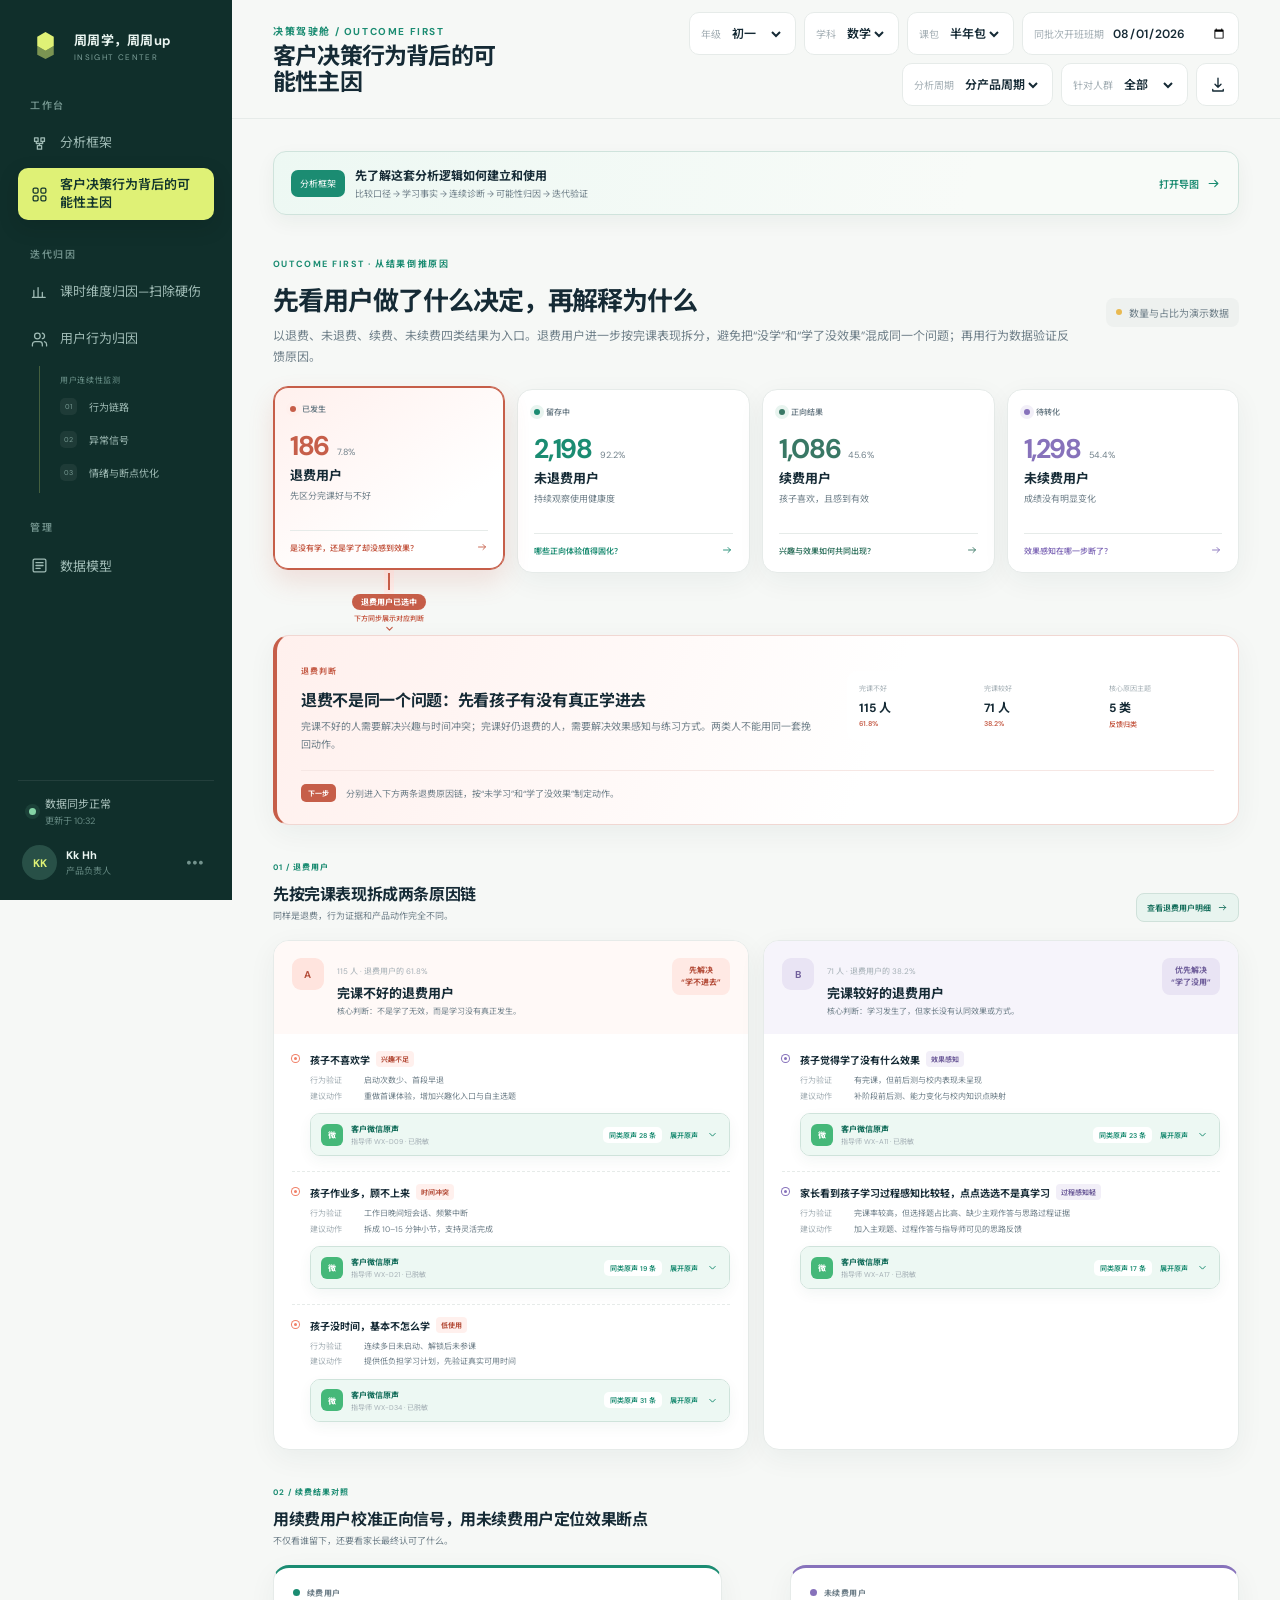
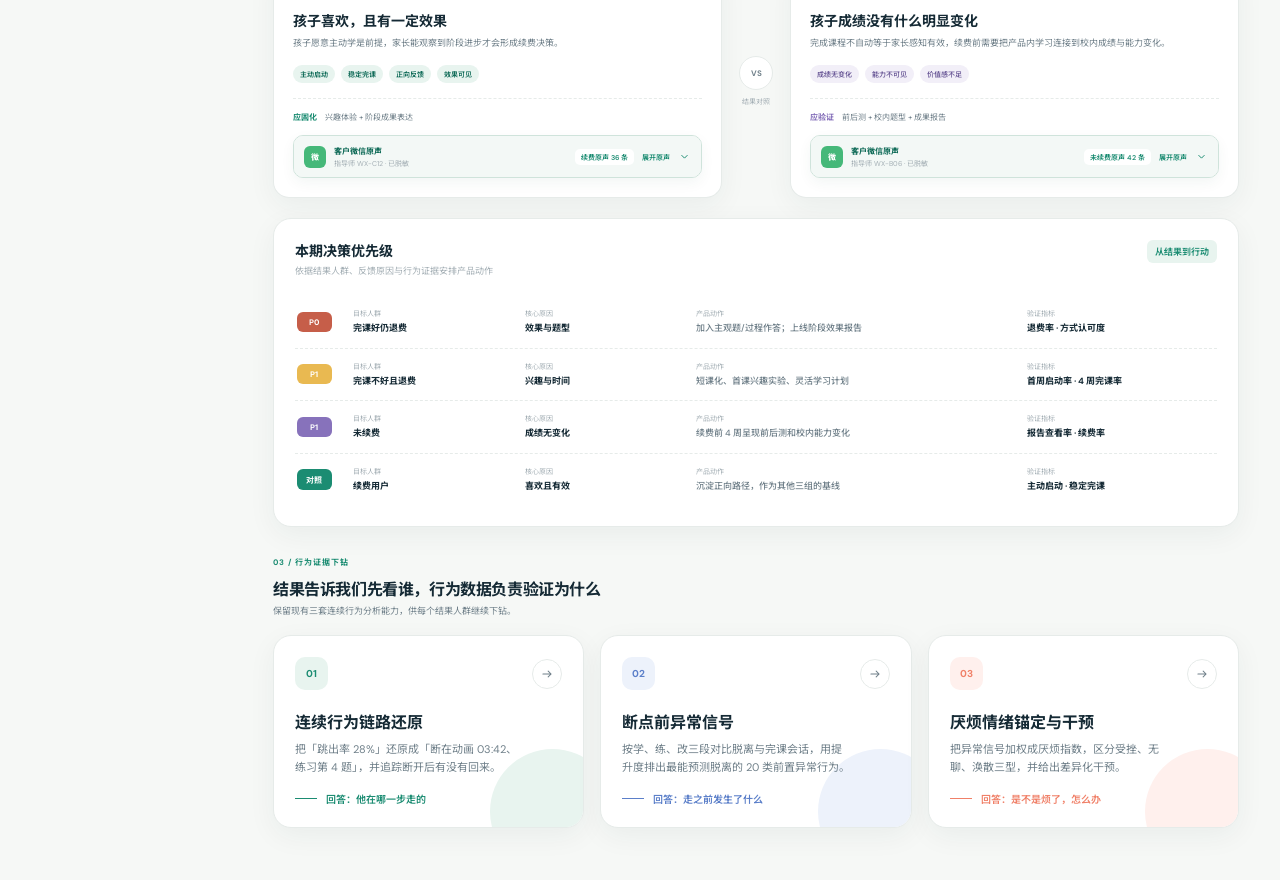
==== index.html @ a778cd6b "feat: 置顶用户行为归因四步框架" ====
<!doctype html>
<html lang="zh-CN">
  <head>
    <meta charset="UTF-8" />
    <meta name="viewport" content="width=device-width, initial-scale=1.0" />
    <meta name="description" content="周周学，周周up用户行为归因中心——从客户决策结果倒推学习行为和产品原因。" />
    <title>周周学，周周up · 客户决策行为背后的可能性主因</title>
    <link rel="preconnect" href="https://fonts.googleapis.com" />
    <link rel="preconnect" href="https://fonts.gstatic.com" crossorigin />
    <!-- 字体异步加载：默认 media="print" 不阻塞首屏，onload 后再切回 all。
         取不到 Google Fonts 的网络环境（如国内）会立刻回落到系统字体，
         而不是先白屏等它超时——这个文件要发给别人离线打开，不能阻塞渲染。 -->
    <link href="https://fonts.googleapis.com/css2?family=DM+Sans:wght@400;500;600;700&family=Noto+Sans+SC:wght@400;500;600;700&display=swap" rel="stylesheet" media="print" onload="this.media='all'" />
    <noscript><link href="https://fonts.googleapis.com/css2?family=DM+Sans:wght@400;500;600;700&family=Noto+Sans+SC:wght@400;500;600;700&display=swap" rel="stylesheet" /></noscript>
    <style>
:root {
  --ink: #152a35;
  --muted: #70808a;
  --faint: #a4afb5;
  --line: #e6ebe9;
  --panel: #ffffff;
  --canvas: #f6f8f6;
  --mint: #1b8c72;
  --mint-deep: #116c59;
  --mint-pale: #e8f4ef;
  --lime: #dff176;
  --coral: #f08068;
  --coral-pale: #fff0ed;
  --blue: #5b7fc9;
  --blue-pale: #edf2fb;
  --violet: #8772bb;
  --yellow: #e9b951;
  --shadow: 0 8px 28px rgba(27, 55, 47, .055);
  --radius: 18px;
}

* { box-sizing: border-box; }
html { scroll-behavior: smooth; }
body {
  margin: 0;
  background: var(--canvas);
  color: var(--ink);
  font-family: "DM Sans", "Noto Sans SC", sans-serif;
  -webkit-font-smoothing: antialiased;
}
button, select { font: inherit; }
button { color: inherit; }
svg { display: block; fill: none; stroke: currentColor; stroke-width: 1.8; stroke-linecap: round; stroke-linejoin: round; }

.app-shell { min-height: 100vh; display: grid; grid-template-columns: 232px minmax(0, 1fr); }
.sidebar {
  position: fixed; inset: 0 auto 0 0; z-index: 20; width: 232px;
  display: flex; flex-direction: column; padding: 28px 18px 20px;
  background: #102f2b; color: #eaf5f1;
}
.brand { display: flex; align-items: center; gap: 11px; padding: 0 10px 34px; text-decoration: none; color: inherit; }
.brand-mark { width: 35px; height: 35px; display: grid; place-items: center; color: var(--lime); }
.brand-mark svg { width: 33px; stroke: none; fill: currentColor; }
.brand b { display: block; white-space: nowrap; font-size: 13px; letter-spacing: .02em; }
.brand small { display: block; margin-top: 3px; color: #7ea09a; font-size: 8px; letter-spacing: .17em; }
.primary-nav { flex: 1; }
.nav-label { margin: 0 12px 9px; color: #70918b; font-size: 10px; font-weight: 600; letter-spacing: .16em; }
.nav-label-spaced { margin-top: 26px; }
.nav-item {
  width: 100%; min-height: 44px; display: flex; align-items: center; gap: 12px;
  margin: 3px 0; padding: 8px 13px; border: 0; border-radius: 10px;
  color: #9fbbb5; background: transparent; cursor: pointer; text-align: left; font-size: 13px;
  transition: .2s ease;
}
.nav-item:hover { color: #fff; background: rgba(255,255,255,.055); }
.nav-item.active { color: #12352d; background: var(--lime); font-weight: 600; box-shadow: 0 7px 20px rgba(4,20,17,.18); }
.nav-item.parent-active { color: var(--lime); background: rgba(223,241,118,.08); font-weight: 600; }
.nav-item svg { flex: 0 0 auto; width: 17px; height: 17px; }
.nav-item > span { line-height: 1.4; }
.nav-index { display: grid; place-items: center; width: 20px; height: 20px; border: 1px solid currentColor; border-radius: 6px; font-size: 9px; font-weight: 700; }
.nav-subgroup { position: relative; margin: 5px 0 0 21px; padding: 8px 0 4px 12px; border-left: 1px solid rgba(223,241,118,.25); }.nav-subgroup > span { display: block; margin: 0 0 5px 8px; color: #6f968e; font-size: 8px; letter-spacing: .08em; }.nav-item.nav-subitem { min-height: 32px; margin: 1px 0; padding: 0 8px; border-radius: 7px; font-size: 10px; }.nav-subitem i { width: 17px; height: 17px; display: grid; place-items: center; border-radius: 5px; color: #789b94; background: rgba(255,255,255,.06); font-size: 7px; font-style: normal; }.nav-subitem.active i { color: var(--mint-deep); background: rgba(255,255,255,.48); }
.sidebar-foot { padding: 14px 4px 0; border-top: 1px solid rgba(255,255,255,.08); }
.sync-status { display: flex; align-items: center; gap: 9px; margin: 0 7px 18px; font-size: 11px; color: #abc2bd; }
.sync-status i { width: 7px; height: 7px; border-radius: 50%; background: #84d4a6; box-shadow: 0 0 0 4px rgba(132,212,166,.1); }
.sync-status small { display: block; color: #668a83; margin-top: 2px; }
.user-chip { display: grid; grid-template-columns: 35px 1fr auto; align-items: center; gap: 9px; }
.user-chip > span { width: 35px; height: 35px; display: grid; place-items: center; border-radius: 50%; background: #285047; font-size: 11px; font-weight: 700; color: var(--lime); }
.user-chip b, .user-chip small { display: block; }
.user-chip b { font-size: 11px; }.user-chip small { margin-top: 2px; color: #668a83; font-size: 9px; }
.user-chip button { border: 0; background: none; color: #73938d; cursor: pointer; }

.main { grid-column: 2; min-width: 0; }
.topbar {
  height: 103px; display: flex; align-items: center; justify-content: space-between; gap: 20px;
  padding: 0 clamp(24px, 3.2vw, 48px); border-bottom: 1px solid var(--line); background: rgba(246,248,246,.93);
  position: sticky; top: 0; z-index: 10; backdrop-filter: blur(12px);
}
.eyebrow { margin: 0 0 5px; color: var(--mint); font-size: 10px; font-weight: 700; letter-spacing: .16em; text-transform: uppercase; }
h1 { margin: 0; font-size: 23px; letter-spacing: -.035em; line-height: 1.15; }
.top-actions { display: flex; align-items: center; justify-content: flex-end; flex-wrap: wrap; gap: 8px; }
.select-wrap { height: 43px; display: flex; align-items: center; gap: 7px; padding: 0 11px; border: 1px solid var(--line); border-radius: 10px; background: white; }
.select-wrap span { color: var(--faint); font-size: 10px; }
.select-wrap select, .select-wrap input { max-width: 170px; border: 0; outline: 0; color: var(--ink); background: transparent; font-family: inherit; font-size: 12px; font-weight: 600; cursor: pointer; }
.select-wrap.compact-filter select { max-width: 74px; }
.select-wrap.package-filter select { max-width: 82px; }
.select-wrap.cycle-filter select { max-width: 112px; }
.select-wrap.segment-filter select { max-width: 78px; }
.select-wrap input[type="date"] { width: 116px; }
.icon-button, .mobile-menu { width: 43px; height: 43px; display: grid; place-items: center; border: 1px solid var(--line); border-radius: 10px; background: white; cursor: pointer; transition: .2s; }
.icon-button:hover { color: white; border-color: var(--mint); background: var(--mint); }
.icon-button svg, .mobile-menu svg { width: 18px; height: 18px; }
.mobile-menu { display: none; }
.content { padding: 32px clamp(24px, 3.2vw, 48px) 52px; max-width: 1600px; margin: auto; }

.intro-row { display: flex; align-items: end; justify-content: space-between; gap: 30px; margin-bottom: 24px; }
.intro-row h2 { margin: 0 0 8px; font-size: 19px; letter-spacing: -.025em; }
.intro-row p { max-width: 650px; margin: 0; color: var(--muted); font-size: 12px; line-height: 1.7; }
.data-note { flex: none; display: inline-flex; align-items: center; gap: 7px; padding: 7px 10px; border-radius: 8px; background: #eef1ef; color: var(--muted); font-size: 10px; }
.data-note i { width: 6px; height: 6px; border-radius: 50%; background: var(--yellow); }

.scheme-grid { display: grid; grid-template-columns: repeat(3, 1fr); gap: 16px; margin-bottom: 24px; }
.scheme-card {
  position: relative; overflow: hidden; min-height: 184px; display: flex; flex-direction: column;
  padding: 21px; border: 1px solid var(--line); border-radius: var(--radius); background: var(--panel); box-shadow: var(--shadow);
  cursor: pointer; transition: transform .2s ease, box-shadow .2s ease, border-color .2s;
}
.scheme-card::after { content: ""; position: absolute; right: -32px; bottom: -47px; width: 125px; height: 125px; border-radius: 50%; background: var(--scheme-pale); }
.scheme-card:hover { transform: translateY(-3px); border-color: var(--scheme-color); box-shadow: 0 14px 34px rgba(27,55,47,.09); }
.scheme-top { display: flex; align-items: center; justify-content: space-between; }
.scheme-number { width: 33px; height: 33px; display: grid; place-items: center; border-radius: 10px; color: var(--scheme-color); background: var(--scheme-pale); font-size: 10px; font-weight: 700; }
.scheme-arrow { width: 30px; height: 30px; display: grid; place-items: center; border: 1px solid var(--line); border-radius: 50%; color: var(--muted); }
.scheme-arrow svg { width: 14px; }
.scheme-card h3 { margin: 19px 0 7px; font-size: 16px; }
.scheme-card p { position: relative; z-index: 1; max-width: 86%; margin: 0; color: var(--muted); font-size: 11px; line-height: 1.65; }
.scheme-card footer { position: relative; z-index: 1; display: flex; align-items: center; gap: 9px; margin-top: auto; padding-top: 15px; color: var(--scheme-color); font-size: 10px; font-weight: 600; }
.scheme-card footer i { width: 22px; height: 1px; background: currentColor; }

.kpi-grid { display: grid; grid-template-columns: repeat(4, 1fr); gap: 14px; margin-bottom: 18px; }
.kpi-card { padding: 18px 19px; border: 1px solid var(--line); border-radius: 15px; background: white; box-shadow: var(--shadow); }
.kpi-head { display: flex; align-items: center; justify-content: space-between; margin-bottom: 13px; }
.kpi-head span { color: var(--muted); font-size: 11px; }
.kpi-head i { width: 28px; height: 28px; display: grid; place-items: center; border-radius: 8px; background: var(--mint-pale); color: var(--mint); font-style: normal; font-size: 12px; }
.kpi-value { display: flex; align-items: baseline; gap: 9px; }
.kpi-value strong { font-size: 25px; letter-spacing: -.04em; }
.trend { font-size: 9px; font-weight: 600; color: var(--mint); }
.trend.down { color: var(--coral); }
.kpi-card small { display: block; margin-top: 5px; color: var(--faint); font-size: 9px; }

.dashboard-grid { display: grid; grid-template-columns: minmax(0, 1.55fr) minmax(300px, .75fr); gap: 18px; }
.panel { overflow: hidden; padding: 21px; border: 1px solid var(--line); border-radius: var(--radius); background: white; box-shadow: var(--shadow); }
.panel-wide { grid-column: 1 / -1; }
.panel-header { display: flex; align-items: start; justify-content: space-between; gap: 15px; margin-bottom: 19px; }
.panel-header h3 { margin: 0 0 4px; font-size: 14px; }
.panel-header p { margin: 0; color: var(--faint); font-size: 9px; }
.panel-tag { flex: none; padding: 5px 8px; border-radius: 6px; background: var(--mint-pale); color: var(--mint); font-size: 9px; font-weight: 600; }
.panel-actions { display: flex; gap: 5px; }
.mini-tab { padding: 5px 8px; border: 0; border-radius: 6px; background: transparent; color: var(--muted); font-size: 9px; cursor: pointer; }
.mini-tab.active { color: var(--mint-deep); background: var(--mint-pale); font-weight: 600; }

.funnel { display: flex; align-items: stretch; min-height: 151px; }
.funnel-step { flex: 1; position: relative; padding: 20px 15px 13px; text-align: center; }
.funnel-step:not(:last-child)::after { content: ""; position: absolute; top: 33px; right: -5px; z-index: 2; width: 10px; height: 10px; border-top: 1px solid #cbd6d2; border-right: 1px solid #cbd6d2; transform: rotate(45deg); }
.funnel-icon { width: 38px; height: 38px; margin: 0 auto 11px; display: grid; place-items: center; border-radius: 12px; background: var(--stage-pale); color: var(--stage-color); }
.funnel-icon svg { width: 18px; height: 18px; }
.funnel-step b { display: block; font-size: 18px; }.funnel-step span { display: block; margin-top: 3px; color: var(--muted); font-size: 10px; }
.funnel-step small { display: inline-block; margin-top: 9px; padding: 3px 7px; border-radius: 20px; background: #f3f5f4; color: var(--faint); font-size: 8px; }

.insight-box { margin-top: 12px; display: flex; align-items: center; gap: 10px; padding: 11px 13px; border-radius: 10px; background: #f8faf8; color: var(--muted); font-size: 10px; line-height: 1.5; }
.insight-box .bulb { flex: none; width: 25px; height: 25px; display: grid; place-items: center; border-radius: 7px; background: #fff3ce; color: #b48825; }
.insight-box svg { width: 13px; }
.insight-box b { color: var(--ink); }

.rank-list { display: grid; gap: 14px; }
.rank-row { display: grid; grid-template-columns: minmax(80px, 1fr) 1.5fr 38px; align-items: center; gap: 11px; font-size: 10px; }
.rank-label { overflow: hidden; text-overflow: ellipsis; white-space: nowrap; }
.bar-track { height: 6px; border-radius: 6px; background: #edf1ef; overflow: hidden; }
.bar-fill { height: 100%; border-radius: inherit; background: var(--bar-color, var(--mint)); transform-origin: left; animation: grow .8s ease both; }
.rank-value { text-align: right; color: var(--muted); font-size: 9px; }
@keyframes grow { from { transform: scaleX(0); } }

.section-head { display: flex; align-items: end; justify-content: space-between; margin: 0 0 22px; }
.section-head h2 { margin: 0 0 5px; font-size: 19px; }.section-head p { margin: 0; color: var(--muted); font-size: 11px; }
.back-button { display: inline-flex; align-items: center; gap: 6px; margin-bottom: 12px; padding: 0; border: 0; background: none; color: var(--mint); font-size: 10px; cursor: pointer; }
.back-button svg { width: 12px; }
.goal-pill { padding: 8px 11px; border-radius: 8px; background: var(--mint-pale); color: var(--mint-deep); font-size: 10px; font-weight: 600; }

.flow-track { display: grid; grid-template-columns: repeat(5, 1fr); gap: 0; margin: 11px 0 23px; padding: 4px 0; }
.flow-node { position: relative; text-align: center; }
.flow-node:not(:last-child)::after { content: ""; position: absolute; top: 20px; left: 65%; width: 70%; height: 1px; background: #dce4e0; }
.flow-node i { position: relative; z-index: 2; width: 40px; height: 40px; margin: auto; display: grid; place-items: center; border-radius: 50%; color: white; background: var(--node-color); box-shadow: 0 0 0 6px var(--node-pale); font-style: normal; font-size: 11px; font-weight: 700; }
.flow-node b { display: block; margin-top: 12px; font-size: 10px; }.flow-node small { color: var(--faint); font-size: 8px; }

.line-chart { height: 190px; display: grid; grid-template-columns: 27px 1fr; grid-template-rows: 1fr 21px; }
.y-axis { display: flex; flex-direction: column; justify-content: space-between; color: var(--faint); font-size: 8px; padding-bottom: 3px; }
.plot { position: relative; border-bottom: 1px solid var(--line); background: repeating-linear-gradient(to bottom, transparent 0, transparent calc(25% - 1px), #edf1ef 25%); }
.plot svg { width: 100%; height: 100%; overflow: visible; }
.plot .area { stroke: none; fill: url(#areaGradient); }
.plot .chart-line { fill: none; stroke: var(--mint); stroke-width: 2.3; vector-effect: non-scaling-stroke; }
.plot .dot { fill: white; stroke: var(--mint); stroke-width: 2; }
.x-axis { grid-column: 2; display: flex; justify-content: space-between; padding-top: 7px; color: var(--faint); font-size: 8px; }

.stage-grid { display: grid; grid-template-columns: repeat(3, 1fr); gap: 13px; }
.stage-card { padding: 16px; border: 1px solid var(--line); border-radius: 13px; background: #fbfcfb; }
.stage-title { display: flex; align-items: center; gap: 8px; margin-bottom: 13px; }
.stage-title i { width: 27px; height: 27px; display: grid; place-items: center; border-radius: 8px; background: var(--stage-pale); color: var(--stage-color); font-style: normal; font-size: 10px; font-weight: 700; }
.stage-title b { font-size: 11px; }.stage-title small { display: block; color: var(--faint); font-size: 8px; margin-top: 1px; }
.stage-metric { display: flex; justify-content: space-between; padding: 8px 0; border-top: 1px dashed var(--line); font-size: 9px; color: var(--muted); }
.stage-metric strong { color: var(--ink); font-size: 10px; }

.heatmap-wrap { overflow-x: auto; }
.heatmap { min-width: 580px; display: grid; grid-template-columns: 66px repeat(7, 1fr); gap: 5px; }
.heatmap > span { display: grid; place-items: center; min-height: 26px; border-radius: 5px; color: var(--muted); font-size: 8px; }
.heat-cell { background: rgba(27,140,114,var(--intensity)); color: var(--intensity-text, white) !important; cursor: default; transition: transform .15s; }
.heat-cell:hover { transform: scale(1.08); }
.heat-legend { display: flex; align-items: center; justify-content: flex-end; gap: 5px; margin-top: 10px; color: var(--faint); font-size: 8px; }
.heat-legend i { width: 12px; height: 7px; border-radius: 2px; background: rgba(27,140,114,var(--i)); }

.issue-list { display: grid; gap: 10px; }
.issue { display: grid; grid-template-columns: 34px 1fr auto; align-items: center; gap: 11px; padding: 11px; border-radius: 11px; background: #f9faf9; }
.issue-icon { width: 34px; height: 34px; display: grid; place-items: center; border-radius: 9px; background: var(--issue-pale); color: var(--issue-color); }
.issue-icon svg { width: 16px; }.issue b { display: block; font-size: 10px; }.issue small { color: var(--faint); font-size: 8px; }
.severity { padding: 4px 7px; border-radius: 5px; font-size: 8px; font-weight: 600; }.severity.high { color: #b6503d; background: var(--coral-pale); }.severity.mid { color: #997317; background: #fff5d6; }

.donut-wrap { display: flex; align-items: center; justify-content: center; gap: 26px; padding: 11px 0; }
.donut { position: relative; width: 126px; height: 126px; border-radius: 50%; background: conic-gradient(var(--mint) 0 54%, var(--lime) 54% 78%, var(--blue) 78% 91%, #e7ebe9 91%); }
.donut::after { content: ""; position: absolute; inset: 17px; border-radius: 50%; background: white; }
.donut-center { position: absolute; inset: 0; z-index: 2; display: grid; place-content: center; text-align: center; }.donut-center strong { font-size: 22px; }.donut-center span { color: var(--faint); font-size: 8px; }
.legend-list { display: grid; gap: 11px; }.legend-row { display: grid; grid-template-columns: 8px 1fr auto; align-items: center; gap: 8px; font-size: 9px; }.legend-row i { width: 8px; height: 8px; border-radius: 3px; }.legend-row span { color: var(--muted); }.legend-row b { font-size: 9px; }

.alert-list { display: grid; gap: 8px; }
.alert-row { display: grid; grid-template-columns: 36px 1fr auto; gap: 10px; align-items: center; padding: 10px 12px; border: 1px solid var(--line); border-radius: 11px; }
.student-avatar { width: 34px; height: 34px; display: grid; place-items: center; border-radius: 10px; background: var(--avatar-bg); color: var(--avatar-color); font-size: 10px; font-weight: 700; }
.alert-row b { display: block; font-size: 10px; }.alert-row small { display: block; margin-top: 2px; color: var(--faint); font-size: 8px; }
.risk-score { text-align: right; }.risk-score strong { display: block; color: var(--coral); font-size: 11px; }.risk-score span { color: var(--faint); font-size: 8px; }

.event-table { width: 100%; border-collapse: collapse; font-size: 10px; }
.event-table th { padding: 10px 12px; color: var(--faint); background: #f7f9f8; text-align: left; font-size: 8px; letter-spacing: .06em; }
.event-table td { padding: 12px; border-bottom: 1px solid var(--line); vertical-align: middle; color: var(--muted); }
.event-table td:first-child { color: var(--ink); font-family: ui-monospace, SFMono-Regular, Menlo, monospace; font-weight: 600; }
.event-table tr:last-child td { border-bottom: 0; }
.status-dot { display: inline-flex; align-items: center; gap: 5px; color: var(--mint); }.status-dot::before { content: ""; width: 5px; height: 5px; border-radius: 50%; background: currentColor; }
.table-wrap { overflow-x: auto; }

.model-flow { display: flex; align-items: center; justify-content: center; gap: 8px; overflow-x: auto; margin-bottom: 17px; padding: 13px 16px; border: 1px solid #dce9e4; border-radius: 12px; background: linear-gradient(90deg,#f0f7f4,#f7faf8); white-space: nowrap; }
.model-flow span { padding: 7px 10px; border-radius: 7px; color: var(--mint-deep); background: white; box-shadow: 0 2px 8px rgba(27,55,47,.06); font-size: 9px; font-weight: 600; }
.model-flow i { color: #8ba39d; font-size: 8px; font-style: normal; }
.model-grid { display: grid; grid-template-columns: repeat(6, 1fr); gap: 13px; }
.model-card { display: flex; flex-direction: column; min-height: 236px; padding: 17px; border: 1px solid var(--line); border-radius: 15px; background: white; box-shadow: var(--shadow); }
.model-card header { display: flex; align-items: flex-start; gap: 10px; }
.model-card header > span { flex: none; width: 29px; height: 29px; display: grid; place-items: center; border-radius: 8px; color: var(--mint); background: var(--mint-pale); font-size: 9px; font-weight: 700; }
.model-card h3 { margin: 0 0 3px; font-size: 12px; }
.model-card code { color: var(--mint); font-size: 8px; }
.model-card > p { margin: 13px 0 10px; color: var(--muted); font-size: 9px; }
.field-list { display: grid; grid-template-columns: repeat(2, minmax(0,1fr)); gap: 6px; }
.field-list span { overflow: hidden; padding: 6px 7px; border-radius: 6px; color: #65766f; background: #f5f8f6; font-family: ui-monospace, SFMono-Regular, Menlo, monospace; font-size: 7.5px; text-overflow: ellipsis; white-space: nowrap; }
.model-card footer { display: flex; align-items: center; gap: 6px; margin-top: auto; padding-top: 11px; color: var(--faint); font-size: 8px; }
.model-card footer i { width: 15px; height: 2px; border-radius: 2px; background: var(--mint); }

/* 课时归因与用户连续追踪 */
.analysis-toolbar { display: flex; align-items: center; gap: 16px; margin-bottom: 16px; padding: 13px 15px; border: 1px solid #dfe8e4; border-radius: 13px; background: linear-gradient(100deg,#edf6f2,#fbfcfb); }
.analysis-toolbar > div { margin-right: auto; }.analysis-toolbar span { display: block; color: var(--faint); font-size: 8px; }.analysis-toolbar b { display: block; margin-top: 3px; font-size: 11px; }
.analysis-toolbar label { display: flex; align-items: center; gap: 8px; color: var(--muted); font-size: 9px; }.analysis-toolbar select { padding: 7px 9px; border: 1px solid var(--line); border-radius: 7px; background: white; color: var(--ink); font-size: 9px; outline: 0; }
.analysis-toolbar .data-note { display: inline-flex; }.analysis-toolbar .cohort-range { padding-left: 14px; border-left: 1px solid #dce5e1; color: var(--muted); }
.month-plan { display: flex; align-items: center; justify-content: center; gap: 9px; margin: -3px 0 16px; padding: 10px 12px; border: 1px solid var(--line); border-radius: 11px; background: white; }
.month-plan span { min-width: 90px; padding: 6px 9px; border-radius: 7px; color: var(--muted); background: #f5f8f6; font-size: 8px; text-align: center; }.month-plan span b { display: block; margin-bottom: 2px; color: var(--ink); font-size: 8px; }.month-plan span.extra { color: var(--mint-deep); background: var(--mint-pale); }.month-plan i { width: 13px; height: 1px; background: #cbd7d2; }
.attribution-table { min-width: 980px; }.attribution-table tbody tr { cursor: pointer; transition: background .15s; }.attribution-table tbody tr:hover { background: #f2f8f5; }.attribution-table tbody tr:focus { outline: 2px solid var(--mint); outline-offset: -2px; }
.attribution-table td:first-child { font-family: inherit; white-space: nowrap; }.attribution-table td:not(:first-child) { white-space: nowrap; }
.metric-bad { color: var(--coral) !important; font-weight: 700; }
.cause-pill { display: inline-flex; padding: 4px 7px; border-radius: 6px; font-size: 8px; font-weight: 600; white-space: nowrap; }.cause-pill.good { color: var(--mint-deep); background: var(--mint-pale); }.cause-pill.watch { color: #8d6d1e; background: #fff5d6; }.cause-pill.risk { color: #b6503d; background: var(--coral-pale); }
.legend-inline,.status-legend { display: flex; align-items: center; gap: 10px; color: var(--faint); font-size: 8px; }.legend-inline span,.status-legend span { display: inline-flex; align-items: center; gap: 5px; }.legend-inline i,.status-legend i { width: 7px; height: 7px; border-radius: 2px; }.legend-good,.status-legend .done { background: var(--mint); }.legend-watch,.status-legend .learning { background: var(--yellow); }.legend-risk,.status-legend .exit { background: var(--coral); }.status-legend .missed { background: #dce3e0; }

.segment-tabs { display: grid; grid-template-columns: repeat(6,1fr); gap: 9px; margin-bottom: 10px; }.segment-tabs button { display: flex; align-items: center; justify-content: space-between; gap: 6px; padding: 12px 13px; border: 1px solid var(--line); border-radius: 11px; background: white; color: var(--muted); cursor: pointer; transition: .18s; }.segment-tabs button:hover { border-color: #bdd9d0; }.segment-tabs button.active { border-color: var(--mint); color: var(--mint-deep); background: var(--mint-pale); box-shadow: inset 0 0 0 1px var(--mint); }.segment-tabs span { font-size: 9px; }.segment-tabs b { flex: none; font-size: 11px; }.segment-definition { display: flex; gap: 8px; margin-bottom: 16px; padding: 7px 10px; border-radius: 7px; color: var(--muted); background: #f7f9f8; font-size: 8px; }.segment-definition b { flex: none; color: #9a7011; }.lifecycle.risk { color: #9a7011; background: #fff5d6; }
.tracking-wrap { overflow-x: auto; }.tracking-table { width: 100%; min-width: 900px; border-collapse: separate; border-spacing: 0 7px; }.tracking-table th { padding: 0 7px 7px; color: var(--faint); text-align: center; font-size: 8px; }.tracking-table th:first-child,.tracking-table th:nth-child(2) { text-align: left; }.tracking-table td { padding: 7px; background: #f8faf9; text-align: center; }.tracking-table td:first-child { min-width: 92px; border-radius: 9px 0 0 9px; text-align: left; }.tracking-table td:first-child b,.tracking-table td:first-child small { display: block; }.tracking-table td:first-child b { font-size: 9px; }.tracking-table td:first-child small { margin-top: 2px; color: var(--faint); font-size: 7px; }.tracking-table td:nth-child(2) { min-width: 130px; text-align: left; }.tracking-table td:last-child { border-radius: 0 9px 9px 0; }
.month-tracking-table { min-width: 1080px; }.month-tracking-table thead .week-band th { padding: 7px; border-radius: 5px; color: var(--mint-deep); background: var(--mint-pale); font-weight: 700; }.month-tracking-table thead tr:last-child th { padding-top: 7px; }.month-tracking-table td:first-child { min-width: 125px; }
.student-name-button { display: block; width: 100%; padding: 3px 4px; border: 0; border-radius: 6px; background: transparent; color: inherit; cursor: pointer; text-align: left; }.student-name-button:hover { background: var(--mint-pale); }.student-name-button b,.student-name-button small,.student-name-button em { display: block; }.student-name-button em { margin-top: 4px; color: var(--mint); font-size: 6.5px; font-style: normal; opacity: .72; transition: opacity .15s; }.student-name-button:hover em,.student-name-button:focus em { opacity: 1; }
.lifecycle { display: inline-block; margin: 2px 3px 2px 0; padding: 3px 5px; border-radius: 4px; font-size: 7px; }.lifecycle.active,.lifecycle.renew { color: var(--mint-deep); background: var(--mint-pale); }.lifecycle.churn { color: #b6503d; background: var(--coral-pale); }.lifecycle.no-renew { color: #7d6ca3; background: #f2eff8; }
.lesson-state { width: 56px; height: 35px; display: grid; place-content: center; gap: 2px; border: 0; border-radius: 7px; cursor: pointer; transition: transform .15s,box-shadow .15s; }.lesson-state:hover { transform: translateY(-2px); box-shadow: 0 5px 10px rgba(26,54,48,.12); }.lesson-state i { width: 5px; height: 5px; margin: auto; border-radius: 50%; background: currentColor; }.lesson-state span { font-size: 7px; }.lesson-state.done { color: var(--mint-deep); background: var(--mint-pale); }.lesson-state.learning { color: #96721e; background: #fff5d6; }.lesson-state.exit { color: #b6503d; background: var(--coral-pale); }.lesson-state.missed { color: #99a6a1; background: #eef2f0; }
.compare-grid { display: grid; grid-template-columns: repeat(2,1fr); gap: 13px; margin-top: 14px; }.compare-grid article { padding: 16px 18px; border: 1px solid var(--line); border-radius: 13px; background: white; }.compare-grid span { color: var(--mint); font-size: 8px; font-weight: 700; }.compare-grid b { display: block; margin: 7px 0 5px; font-size: 11px; }.compare-grid p { margin: 0; color: var(--muted); font-size: 9px; line-height: 1.6; }
.table-to-insight-link { height: 62px; display: flex; flex-direction: column; align-items: center; color: var(--mint); }.table-to-insight-link > i { width: 2px; height: 18px; background: var(--mint); box-shadow: 0 0 0 4px var(--mint-pale); }.table-to-insight-link > span { margin-top: 5px; padding: 4px 10px; border-radius: 20px; color: white; background: var(--mint); font-size: 8px; font-weight: 700; }.table-to-insight-link svg { width: 14px; height: 14px; margin-top: 1px; stroke-width: 2.2; }
.behavior-intelligence-panel { overflow: hidden; border: 1px solid #c9dfd7; border-radius: 16px; background: linear-gradient(135deg,#f0f8f5,#fff 48%); box-shadow: var(--shadow); }.behavior-intelligence-panel > header { display: flex; align-items: center; justify-content: space-between; gap: 16px; padding: 18px 20px; border-bottom: 1px solid #dce9e4; }.behavior-intelligence-panel > header span { color: var(--mint); font-size: 8px; font-weight: 700; letter-spacing: .12em; }.behavior-intelligence-panel > header h3 { margin: 5px 0 3px; font-size: 15px; }.behavior-intelligence-panel > header p { margin: 0; color: var(--muted); font-size: 8px; }.behavior-intelligence-panel > header em { flex: none; padding: 6px 9px; border-radius: 7px; color: var(--mint-deep); background: var(--mint-pale); font-size: 8px; font-style: normal; }
.behavior-intelligence-grid { display: grid; grid-template-columns: minmax(0,1.05fr) minmax(0,.95fr); gap: 14px; padding: 14px; }.emotion-cluster-block,.dropout-warning-block { min-width: 0; padding: 16px; border: 1px solid var(--line); border-radius: 13px; background: white; }.intelligence-title { display: flex; align-items: center; justify-content: space-between; gap: 12px; margin-bottom: 12px; }.intelligence-title span,.intelligence-title b { display: block; }.intelligence-title span { color: var(--mint); font-size: 8px; font-weight: 700; }.intelligence-title b { margin-top: 4px; font-size: 11px; }.intelligence-title > small { color: var(--faint); font-size: 7px; }
.emotion-cluster-grid { display: grid; grid-template-columns: repeat(2,minmax(0,1fr)); gap: 8px; }.emotion-cluster-card { display: grid; grid-template-columns: 7px minmax(0,1fr) auto; align-items: center; gap: 8px; min-height: 64px; padding: 10px; border: 1px solid color-mix(in srgb,var(--cluster-color) 20%,white); border-radius: 10px; background: linear-gradient(135deg,var(--cluster-pale),white 82%); }.emotion-cluster-card > i { width: 7px; height: 7px; border-radius: 50%; background: var(--cluster-color); box-shadow: 0 0 0 4px var(--cluster-pale); }.emotion-cluster-card span { min-width: 0; }.emotion-cluster-card span b,.emotion-cluster-card span small,.emotion-cluster-card > strong small { display: block; }.emotion-cluster-card span b { color: var(--ink); font-size: 9px; }.emotion-cluster-card span b em { margin-left: 5px; color: var(--cluster-color); font-size: 7px; font-style: normal; }.emotion-cluster-card span small { margin-top: 4px; overflow: hidden; color: var(--faint); font-size: 6.5px; text-overflow: ellipsis; white-space: nowrap; }.emotion-cluster-card > strong { color: var(--cluster-color); font-size: 16px; text-align: right; }.emotion-cluster-card > strong small { margin-top: 2px; font-size: 6px; font-weight: 500; }
.emotion-cluster-block > footer,.dropout-warning-block > footer { display: grid; grid-template-columns: auto 1fr; gap: 7px; margin-top: 12px; padding-top: 10px; border-top: 1px dashed var(--line); font-size: 7px; line-height: 1.55; }.emotion-cluster-block > footer b,.dropout-warning-block > footer b { color: var(--mint); }.emotion-cluster-block > footer span,.dropout-warning-block > footer span { color: var(--muted); }
.warning-summary { display: grid; grid-template-columns: 55px 55px 1fr; gap: 7px; margin-bottom: 8px; }.warning-summary > span { padding: 7px; border-radius: 8px; color: #b6503d; background: var(--coral-pale); font-size: 7px; text-align: center; }.warning-summary > span:nth-child(2) { color: #8d6d1e; background: #fff5d6; }.warning-summary b { display: block; margin-bottom: 2px; font-size: 13px; }.warning-summary p { align-self: center; margin: 0; color: var(--faint); font-size: 7px; line-height: 1.45; }.warning-user-list { display: grid; gap: 6px; }.warning-user { display: grid; grid-template-columns: 28px minmax(0,1fr) 38px auto; align-items: center; gap: 8px; width: 100%; padding: 8px 9px; border: 1px solid var(--line); border-left: 3px solid #d9a834; border-radius: 9px; color: var(--ink); background: #fffdf8; cursor: pointer; text-align: left; transition: .18s; }.warning-user.is-high { border-left-color: var(--coral); background: #fff9f7; }.warning-user:hover { border-color: var(--mint); transform: translateX(2px); }.warning-avatar { width: 28px; height: 28px; display: grid; place-items: center; border-radius: 8px; color: #b6503d; background: var(--coral-pale); font-size: 9px; font-weight: 700; }.warning-user > span:nth-child(2) { min-width: 0; }.warning-user > span b,.warning-user > span em { display: block; }.warning-user > span b { font-size: 8px; }.warning-user > span b small { margin-left: 5px; color: var(--violet); font-size: 6px; }.warning-user > span em { margin-top: 3px; overflow: hidden; color: var(--faint); font-size: 6.5px; font-style: normal; text-overflow: ellipsis; white-space: nowrap; }.warning-user > strong { color: #b6503d; font-size: 13px; text-align: center; }.warning-user > strong small { display: block; font-size: 6px; }.warning-user > i { color: var(--mint); font-size: 6.5px; font-style: normal; white-space: nowrap; }.warning-empty { padding: 24px; border-radius: 9px; color: var(--faint); background: #f7f9f8; font-size: 8px; text-align: center; }

.churn-breakpoint-panel { border-top: 3px solid var(--coral); }.churn-breakpoint-summary { display: grid; grid-template-columns: repeat(4,minmax(0,1fr)); gap: 8px; margin-bottom: 14px; }.churn-breakpoint-summary > span { padding: 11px 12px; border: 1px solid #f2d8d2; border-radius: 10px; background: linear-gradient(135deg,#fff6f3,#fff); }.churn-breakpoint-summary small,.churn-breakpoint-summary b,.churn-breakpoint-summary em { display: block; }.churn-breakpoint-summary small { color: var(--faint); font-size: 7px; }.churn-breakpoint-summary b { margin: 5px 0 3px; color: var(--ink); font-size: 11px; }.churn-breakpoint-summary em { color: #b6503d; font-size: 7px; font-style: normal; font-weight: 600; }.churn-breakpoint-table { min-width: 1250px; }.churn-breakpoint-table th:nth-child(1) { width: 58px; }.churn-breakpoint-table th:nth-child(2) { width: 130px; }.churn-breakpoint-table th:nth-child(3) { width: 150px; }.churn-breakpoint-table th:nth-child(4) { width: 90px; }.breakpoint-rank { width: 28px; height: 28px; display: grid; place-items: center; border-radius: 8px; color: #b6503d; background: var(--coral-pale); font-size: 8px; font-weight: 700; }.breakpoint-rate { display: grid; grid-template-columns: 1fr auto; align-items: center; gap: 5px 8px; min-width: 120px; }.breakpoint-rate > i { position: relative; height: 5px; overflow: hidden; border-radius: 5px; background: #edf1ef; }.breakpoint-rate > i::after { content:""; position: absolute; inset: 0 auto 0 0; width: var(--rate); border-radius: inherit; background: var(--coral); }.breakpoint-rate > b { color: #b6503d; font-size: 9px; }.breakpoint-rate > small { grid-column: 1/-1; color: var(--faint); font-size: 7px; }.breakpoint-signals { display: flex; flex-wrap: wrap; gap: 4px; }.breakpoint-signals span { padding: 3px 5px; border-radius: 5px; color: #9b513f; background: #fff0ed; font-size: 7px; white-space: nowrap; }.breakpoint-path { display: flex; align-items: center; gap: 4px; white-space: nowrap; }.breakpoint-path span { padding: 3px 5px; border-radius: 5px; color: #6e5e98; background: #f2eff8; font-size: 7px; }.breakpoint-path i { color: #9daaa5; font-size: 7px; font-style: normal; }

.user-detail-heading { display: grid; grid-template-columns: auto 40px 1fr auto; align-items: center; gap: 10px; margin-bottom: 13px; }.user-detail-heading > button { display: inline-flex; align-items: center; gap: 5px; padding: 7px 9px; border: 1px solid #cee2da; border-radius: 7px; color: var(--mint-deep); background: var(--mint-pale); cursor: pointer; font-size: 8px; }.user-detail-heading > button svg { width: 10px; }.selected-user-avatar { width: 39px; height: 39px; display: grid; place-items: center; border-radius: 11px; color: var(--mint-deep); background: var(--mint-pale); font-size: 12px; font-weight: 700; }.user-detail-heading > div:nth-child(3) > span { color: var(--faint); font-size: 7px; }.user-detail-heading h3 { margin: 3px 0; font-size: 13px; }.user-detail-heading h3 small { color: var(--faint); font-size: 7px; font-weight: 500; }.user-detail-heading p { margin: 0; color: var(--muted); font-size: 8px; }
.user-detail-summary { display: flex; gap: 7px; }.user-detail-summary span { min-width: 57px; padding: 8px; border-radius: 8px; color: var(--muted); background: #f5f8f6; font-size: 7px; text-align: center; }.user-detail-summary b { display: block; margin-bottom: 2px; color: var(--ink); font-size: 11px; }
.detail-rule { display: flex; align-items: center; gap: 7px; margin: 0 0 12px; padding: 8px 10px; border-radius: 8px; color: var(--muted); background: #f7f9f8; font-size: 8px; }.detail-rule i { width: 6px; height: 6px; border-radius: 50%; background: var(--yellow); }
.user-monitoring-flow { margin-top: 16px; padding: 18px; border: 1px solid #cfe3db; border-radius: 15px; background: linear-gradient(115deg,#edf7f3,#fff 62%); box-shadow: var(--shadow); }.monitor-flow-head { display: flex; align-items: end; justify-content: space-between; gap: 16px; margin-bottom: 14px; }.monitor-flow-head span { color: var(--mint); font-size: 8px; font-weight: 700; letter-spacing: .12em; }.monitor-flow-head h3 { margin: 5px 0 3px; font-size: 14px; }.monitor-flow-head p { margin: 0; color: var(--muted); font-size: 8px; }.monitor-flow-head > button { flex: none; padding: 8px 10px; border: 1px solid var(--mint); border-radius: 8px; color: white; background: var(--mint); cursor: pointer; font-size: 8px; font-weight: 600; }
.monitor-flow-grid { display: grid; grid-template-columns: repeat(4,1fr); gap: 9px; }.monitor-flow-card { position: relative; display: grid; grid-template-columns: 27px 1fr; gap: 9px; min-width: 0; padding: 12px; border: 1px solid var(--line); border-radius: 11px; background: white; cursor: pointer; text-align: left; transition: .18s; }.monitor-flow-card:hover { border-color: var(--mint); transform: translateY(-2px); }.monitor-flow-card > i { width: 27px; height: 27px; display: grid; place-items: center; border-radius: 8px; color: var(--mint-deep); background: var(--mint-pale); font-size: 8px; font-style: normal; font-weight: 700; }.monitor-flow-card span { min-width: 0; }.monitor-flow-card b,.monitor-flow-card strong,.monitor-flow-card small { display: block; }.monitor-flow-card b { font-size: 9px; }.monitor-flow-card strong { margin: 5px 0 3px; overflow: hidden; color: var(--ink); font-size: 9px; text-overflow: ellipsis; white-space: nowrap; }.monitor-flow-card small { color: var(--faint); font-size: 7px; line-height: 1.45; }.monitor-flow-card > em { position: absolute; right: -8px; top: 50%; z-index: 2; width: 15px; height: 15px; display: grid; place-items: center; border-radius: 50%; color: var(--mint); background: #f3f8f6; font-size: 9px; font-style: normal; transform: translateY(-50%); }
.user-monitoring-flow.is-primary-flow { position: relative; margin: 0 0 18px; padding-bottom: 28px; border: 2px solid #b9dcd0; background: linear-gradient(115deg,#e8f5f0,#fff 66%); box-shadow: 0 10px 28px rgba(24,91,72,.09); }.is-primary-flow .monitor-flow-head > div > span { display: inline-flex; align-items: center; padding: 4px 7px; border-radius: 20px; color: var(--mint-deep); background: white; box-shadow: inset 0 0 0 1px #c9e2d9; }.primary-flow-guide { position: absolute; left: 50%; bottom: -14px; display: flex; align-items: center; gap: 7px; padding: 6px 11px; border: 1px solid #bddbd0; border-radius: 20px; color: var(--mint-deep); background: white; box-shadow: 0 5px 14px rgba(24,91,72,.09); transform: translateX(-50%); white-space: nowrap; }.primary-flow-guide span { padding: 2px 5px; border-radius: 5px; color: white; background: var(--mint); font-size: 6.5px; font-weight: 700; }.primary-flow-guide i { width: 1px; height: 10px; background: #cfe3db; }.primary-flow-guide b { font-size: 7px; }
.signal-distribution-panel { margin-top: 14px; border-top: 3px solid var(--mint); }.signal-panel-kicker { display: block; margin-bottom: 4px; color: var(--mint); font-size: 7px; font-weight: 700; letter-spacing: .12em; }.signal-stage-summary { margin: 2px 0 15px; padding: 12px; border: 1px solid var(--line); border-radius: 11px; background: #fafcfb; }.signal-stage-stack { display: flex; height: 12px; overflow: hidden; border-radius: 8px; background: #edf1ef; }.signal-stage-stack i { height: 100%; background: var(--stage-color); }.signal-stage-stack i + i { box-shadow: inset 2px 0 0 white; }.signal-stage-legend { display: grid; grid-template-columns: repeat(4,1fr); gap: 8px; margin-top: 10px; }.signal-stage-legend > span { display: grid; grid-template-columns: 7px 1fr auto; align-items: center; gap: 6px; }.signal-stage-legend > span > i { width: 7px; height: 7px; border-radius: 2px; background: var(--stage-color); }.signal-stage-legend b { font-size: 8px; }.signal-stage-legend em { color: var(--ink); font-size: 9px; font-style: normal; font-weight: 700; }.signal-stage-legend small { grid-column: 2/-1; color: var(--faint); font-size: 6.5px; }
.signal-distribution-grid { display: grid; grid-template-columns: repeat(2,minmax(0,1fr)); gap: 10px; }.signal-stage-card { overflow: hidden; border: 1px solid color-mix(in srgb,var(--stage-color) 20%,white); border-radius: 11px; background: white; }.signal-stage-card > header { display: flex; align-items: center; gap: 8px; padding: 10px 11px; background: var(--stage-pale); }.signal-stage-card > header > i { width: 7px; height: 7px; border-radius: 50%; background: var(--stage-color); box-shadow: 0 0 0 4px color-mix(in srgb,var(--stage-color) 12%,white); }.signal-stage-card > header b,.signal-stage-card > header small { display: block; }.signal-stage-card > header b { font-size: 9px; }.signal-stage-card > header small { margin-top: 2px; color: var(--faint); font-size: 6.5px; }.signal-stage-card > header em { margin-left: auto; padding: 3px 6px; border-radius: 5px; color: var(--stage-color); background: white; font-size: 6.5px; font-style: normal; font-weight: 700; }.signal-stage-card > div { padding: 5px 10px 9px; }.signal-distribution-row { display: grid; grid-template-columns: minmax(108px,1.25fr) minmax(70px,1fr) 35px 30px; align-items: center; gap: 7px; min-height: 29px; border-bottom: 1px dashed #e6ece9; }.signal-distribution-row:last-child { border-bottom: 0; }.signal-distribution-row > span { overflow: hidden; color: var(--ink); font-size: 7px; text-overflow: ellipsis; white-space: nowrap; }.signal-distribution-row > div { height: 5px; overflow: hidden; border-radius: 5px; background: #edf1ef; }.signal-distribution-row > div i { display: block; height: 100%; border-radius: inherit; background: var(--stage-color); }.signal-distribution-row > b { color: var(--stage-color); font-size: 7px; text-align: right; }.signal-distribution-row > em { padding: 3px 4px; border-radius: 4px; color: var(--muted); background: #f1f4f2; font-size: 6.5px; font-style: normal; font-weight: 700; text-align: center; }.signal-distribution-row > em.is-strong { color: #b6503d; background: var(--coral-pale); }.signal-distribution-footer { display: grid; grid-template-columns: auto auto 1fr; align-items: center; gap: 8px; margin-top: 12px; padding: 10px 12px; border-radius: 9px; background: #f5f8f6; }.signal-distribution-footer > span { padding-right: 9px; border-right: 1px solid #dce5e1; color: var(--muted); font-size: 7px; white-space: nowrap; }.signal-distribution-footer > span b { display: block; margin-bottom: 3px; color: var(--mint); font-size: 6.5px; }.signal-distribution-footer p { margin: 0; color: var(--faint); font-size: 6.5px; line-height: 1.5; }

.lesson-detail-table { width: 100%; min-width: 1160px; border-collapse: collapse; font-size: 8px; }.lesson-detail-table th { padding: 9px 6px; color: var(--faint); background: #f5f8f6; text-align: left; white-space: nowrap; }.lesson-detail-table td { height: 55px; padding: 8px 6px; border-bottom: 1px solid var(--line); color: var(--muted); vertical-align: middle; }.lesson-detail-table tr:last-child td { border-bottom: 0; }.lesson-detail-table td:first-child { min-width: 132px; }.lesson-detail-table td:first-child span,.lesson-detail-table td:first-child b { display: block; }.lesson-detail-table td:first-child span { margin-bottom: 3px; color: var(--mint); font-size: 7px; }.lesson-detail-table td:first-child b { color: var(--ink); font-size: 8px; }.lesson-detail-table .study-time { min-width: 108px; font-family: ui-monospace,SFMono-Regular,Menlo,monospace; }.lesson-detail-table .jump-node { color: var(--coral); font-weight: 600; }.lesson-detail-table .blank-cell { background: repeating-linear-gradient(-45deg,#fbfcfb,#fbfcfb 4px,#f7f9f8 4px,#f7f9f8 8px); }.lesson-detail-table .unattended-row td { color: var(--faint); }
.lesson-row-title { display: flex; align-items: center; gap: 7px; }.lesson-row-title > button,.session-toggle-placeholder { flex: none; width: 25px; height: 25px; display: grid; place-items: center; border-radius: 7px; }.lesson-row-title > button { border: 1px solid #bdd8ce; color: var(--mint); background: white; cursor: pointer; font-size: 13px; font-weight: 700; }.lesson-row-title > button:hover { color: white; background: var(--mint); }.session-toggle-placeholder { background: transparent; }.lesson-row-title > div { min-width: 0; }.lesson-row-title em { display: block; margin-top: 3px; color: var(--mint); font-size: 6px; font-style: normal; }.lesson-detail-table tr.is-session-open > td { border-bottom-color: #c5ddd4; background: #f6fbf9; }
.detail-status { display: inline-flex; padding: 4px 6px; border-radius: 5px; font-size: 7px; font-weight: 700; white-space: nowrap; }.detail-status.done { color: var(--mint-deep); background: var(--mint-pale); }.detail-status.unfinished { color: #b6503d; background: var(--coral-pale); }.detail-status.blank { color: #98a5a0; background: #eef2f0; }
.question-detail { position: relative; min-width: 78px; padding: 6px; border: 1px solid #e7ece9; border-radius: 7px; background: white; }.question-detail.has-anomaly { padding-bottom: 22px; }.question-detail b,.question-detail small { display: block; white-space: nowrap; }.question-detail b { color: var(--ink); font-size: 7px; }.question-detail small { margin-top: 3px; font-size: 6.5px; }.question-detail small.correct { color: var(--mint); }.question-detail small.wrong { color: var(--coral); }.question-detail em { position: absolute; left: 5px; bottom: 5px; padding: 2px 4px; border-radius: 4px; font-size: 6px; font-style: normal; font-weight: 700; }.question-detail em.instant { color: #7662a4; background: #f2eff8; }.question-detail em.repeat { color: #9a7319; background: #fff5d6; }.question-detail em.slow { color: #b6503d; background: var(--coral-pale); }
.lesson-detail-table .session-replay-row > td { height: auto; padding: 0 6px 16px; border-bottom: 1px solid #c5ddd4; background: #f6fbf9; }.inline-session-replay { padding: 15px; border: 1px solid #c7ded5; border-radius: 12px; background: white; box-shadow: 0 7px 20px rgba(23,63,53,.06); }.inline-session-replay > header { display: flex; align-items: center; justify-content: space-between; gap: 18px; }.inline-session-replay header span { color: var(--mint); font-size: 7px; font-weight: 700; letter-spacing: .1em; }.inline-session-replay h4 { margin: 4px 0; color: var(--ink); font-size: 12px; }.inline-session-replay header p { margin: 0; color: var(--faint); font-size: 7px; }.session-replay-stats { display: flex; gap: 6px; }.session-replay-stats span { min-width: 75px; padding: 7px 8px; border-radius: 7px; color: var(--muted); background: #f5f8f6; font-size: 6px; text-align: center; }.session-replay-stats b { display: block; margin-bottom: 2px; color: var(--ink); font-size: 8px; }.session-replay-stats span.risk { color: #b6503d; background: var(--coral-pale); }.session-replay-stats span.risk b { color: #b6503d; }
/* 自动列而非固定 10 列：事件数由该次会话的真实行为决定，写死列数会折行。 */
.session-event-track { display: grid; grid-auto-flow: column; grid-auto-columns: minmax(85px,1fr); gap: 5px; overflow-x: auto; margin: 15px 0; padding: 7px 2px 4px; }.session-event { position: relative; min-width: 85px; padding: 9px 7px; border: 1px solid var(--line); border-top: 2px solid #cbd8d3; border-radius: 8px; background: #fbfcfb; }.session-event::after { content: "›"; position: absolute; right: -6px; top: 50%; z-index: 2; color: #a9b9b3; transform: translateY(-50%); }.session-event:last-child::after { display: none; }.session-event time,.session-event b,.session-event small { display: block; }.session-event time { color: var(--faint); font-family: ui-monospace,SFMono-Regular,Menlo,monospace; font-size: 6px; }.session-event > i { width: 5px; height: 5px; display: block; margin: 5px 0; border-radius: 50%; background: #b7c7c1; }.session-event b { color: var(--ink); font-size: 7px; }.session-event small { margin-top: 3px; color: var(--faint); font-size: 6px; line-height: 1.4; }.session-event.is-warn { border-top-color: var(--yellow); background: #fffdf6; }.session-event.is-warn > i { background: var(--yellow); }.session-event.is-danger,.session-event.is-break { border-top-color: var(--coral); background: var(--coral-pale); }.session-event.is-danger > i,.session-event.is-break > i { background: var(--coral); }.session-event.is-done { border-top-color: var(--mint); background: var(--mint-pale); }.session-event.is-done > i { background: var(--mint); }
.inline-session-replay > footer { display: grid; grid-template-columns: 1fr auto 1fr auto 1.2fr; align-items: center; gap: 9px; padding: 10px 12px; border-radius: 9px; background: #f5f8f6; }.inline-session-replay footer div span,.inline-session-replay footer div b { display: block; }.inline-session-replay footer div span { color: var(--faint); font-size: 6px; }.inline-session-replay footer div b { margin-top: 3px; color: var(--ink); font-size: 7px; line-height: 1.45; }.inline-session-replay footer > i { color: var(--mint); font-size: 10px; font-style: normal; }.inline-session-replay footer .optimize { padding-left: 9px; border-left: 2px solid var(--mint); }.inline-session-replay footer .optimize b { color: var(--mint-deep); }

.drawer-layer { position: fixed; inset: 0; z-index: 100; visibility: hidden; pointer-events: none; }.drawer-layer.open { visibility: visible; pointer-events: auto; }.drawer-backdrop { position: absolute; inset: 0; width: 100%; border: 0; background: rgba(10,31,27,.28); opacity: 0; transition: opacity .25s; }.drawer-layer.open .drawer-backdrop { opacity: 1; }.detail-drawer { position: absolute; top: 0; right: 0; width: min(480px,92vw); height: 100%; overflow-y: auto; padding: 34px 30px; background: white; box-shadow: -20px 0 50px rgba(19,46,40,.16); transform: translateX(100%); transition: transform .28s ease; }.drawer-layer.open .detail-drawer { transform: none; }.drawer-close { position: absolute; top: 17px; right: 18px; width: 30px; height: 30px; border: 1px solid var(--line); border-radius: 8px; background: white; color: var(--muted); cursor: pointer; font-size: 18px; }
.drawer-kicker { margin-bottom: 7px; color: var(--mint); font-size: 8px; font-weight: 700; letter-spacing: .12em; }.detail-drawer h2 { margin: 0; font-size: 18px; }.drawer-sub { margin: 6px 0 20px; color: var(--muted); font-size: 9px; }.drawer-metrics { display: grid; grid-template-columns: repeat(4,1fr); gap: 8px; margin: 20px 0; }.drawer-metrics.six { grid-template-columns: repeat(3,1fr); }.drawer-metrics > div { padding: 11px; border-radius: 9px; background: #f5f8f6; }.drawer-metrics span,.drawer-metrics b { display: block; }.drawer-metrics span { color: var(--faint); font-size: 7px; }.drawer-metrics b { margin-top: 5px; font-size: 11px; }.drawer-metrics .danger { color: var(--coral); }.drawer-title { margin: 24px 0 11px; font-size: 11px; }
.question-bars { display: grid; gap: 9px; }.question-bars > div { display: grid; grid-template-columns: 48px 1fr 28px; align-items: center; gap: 8px; }.question-bars span,.question-bars b { font-size: 8px; }.question-bars b { text-align: right; }.question-bars i { height: 7px; overflow: hidden; border-radius: 6px; background: #edf1ef; }.question-bars em { display: block; height: 100%; border-radius: inherit; background: var(--mint); }.question-bars em.slow { background: var(--coral); }.root-cause { padding: 13px; border-radius: 10px; background: #f8faf9; }.root-cause span { color: var(--coral); font-size: 8px; font-weight: 700; }.root-cause p,.action-box p { margin: 6px 0 0; color: var(--muted); font-size: 9px; line-height: 1.65; }.action-box { margin-top: 14px; padding: 14px; border-left: 3px solid var(--mint); border-radius: 0 10px 10px 0; background: var(--mint-pale); }.action-box b { color: var(--mint-deep); font-size: 9px; }.student-drawer-head { display: flex; align-items: center; gap: 11px; }.student-drawer-head > span { width: 42px; height: 42px; display: grid; place-items: center; border-radius: 12px; color: var(--mint); background: var(--mint-pale); font-size: 13px; font-weight: 700; }.student-drawer-head p { margin: 4px 0 0; color: var(--faint); font-size: 8px; }.lesson-focus { display: grid; grid-template-columns: 1fr auto; gap: 4px; align-items: center; margin-top: 18px; padding: 13px; border: 1px solid var(--line); border-radius: 10px; }.lesson-focus small { grid-column: 1/-1; color: var(--faint); font-size: 7px; }.lesson-focus b { font-size: 10px; }.empty-state { padding: 30px; border-radius: 10px; background: #f6f8f7; color: var(--faint); text-align: center; font-size: 9px; }

/* 家长微信原声 × 学习行为归因 */
.voice-section-head { align-items: end; }.voice-section-head > em { color: var(--faint); font-size: 8px; font-style: normal; }.parent-voice-panel { margin-bottom: 24px; }
.voice-section-head.is-inline { margin-top: 17px; }.voice-section-head.is-inline h3 { font-size: 14px; }.parent-voice-panel.is-inline { padding-top: 16px; }
.voice-process { display: flex; align-items: center; justify-content: center; gap: 12px; margin-bottom: 14px; padding: 9px; border-radius: 9px; color: var(--mint-deep); background: var(--mint-pale); font-size: 8px; font-weight: 600; }.voice-process i { color: #8fb8aa; font-style: normal; }
.parent-voice-grid { display: grid; grid-template-columns: repeat(3, 1fr); gap: 12px; }.parent-voice-card { --voice:#8772bb; --voice-pale:#f2eff8; overflow: hidden; border: 1px solid var(--line); border-top: 3px solid var(--voice); border-radius: 12px; background: #fff; }.parent-voice-card.is-refund { --voice:#c65e49; --voice-pale:#fff0ed; }.parent-voice-card.is-not-renewed { --voice:#8772bb; --voice-pale:#f2eff8; }.parent-voice-card.is-renewed { --voice:#1b8c72; --voice-pale:#e8f4ef; }
.parent-voice-grid.voice-count-2 { grid-template-columns: repeat(2,1fr); }.parent-voice-grid.voice-count-1 { grid-template-columns: 1fr; }.voice-count-1 .parent-voice-card { display: grid; grid-template-columns: 1.05fr .9fr 1fr; }.voice-count-1 .parent-voice-card > header { grid-column: 1 / -1; }.voice-count-1 .parent-voice-card blockquote { grid-column: 1; grid-row: 2; min-height: 0; }.voice-count-1 .voice-source { grid-column: 1; grid-row: 3; }.voice-count-1 .voice-topics { grid-column: 2; grid-row: 2; border-left: 1px dashed var(--line); }.voice-count-1 .voice-behavior { grid-column: 2; grid-row: 3; border-left: 1px dashed var(--line); }.voice-count-1 .parent-voice-card > footer { grid-column: 3; grid-row: 2 / 4; border-top: 0; border-left: 1px solid var(--line); }
.parent-voice-card > header { display: flex; align-items: flex-start; justify-content: space-between; gap: 8px; padding: 11px 12px; background: var(--voice-pale); }.parent-voice-card > header span,.parent-voice-card > header b { display: block; }.parent-voice-card > header span { color: var(--voice); font-size: 10px; font-weight: 700; }.parent-voice-card > header b { margin-top: 3px; color: var(--muted); font-size: 7px; }.parent-voice-card > header em { flex: none; padding: 3px 6px; border-radius: 5px; color: var(--voice); background: white; font-size: 7px; font-style: normal; font-weight: 600; }
.parent-voice-card blockquote { position: relative; min-height: 86px; margin: 0; padding: 14px 14px 10px; color: var(--ink); font-size: 10px; font-weight: 500; line-height: 1.75; }.parent-voice-card blockquote::before { content: "“"; margin-right: 3px; color: var(--voice); font-size: 20px; line-height: 0; vertical-align: -5px; }
.voice-source { display: flex; align-items: center; gap: 6px; padding: 0 14px 11px; color: var(--faint); font-size: 7px; }.voice-source i { width: 18px; height: 18px; display: grid; place-items: center; border-radius: 5px; color: white; background: #45b879; font-size: 7px; font-style: normal; font-weight: 700; }
.voice-topics,.voice-behavior { padding: 10px 12px; border-top: 1px dashed var(--line); }.voice-topics small,.voice-behavior small,.parent-voice-card > footer > small { display: block; margin-bottom: 7px; color: var(--faint); font-size: 7px; }.voice-topics span { display: inline-block; margin: 0 4px 4px 0; padding: 3px 6px; border-radius: 5px; color: var(--voice); background: var(--voice-pale); font-size: 7px; font-weight: 600; }
.voice-behavior > div { display: grid; grid-template-columns: repeat(2, 1fr); gap: 5px; }.voice-behavior span { padding: 6px; border-radius: 6px; color: var(--muted); background: #f6f8f7; font-size: 7px; }
.parent-voice-card > footer { padding: 11px 12px 12px; border-top: 1px solid var(--line); background: #fbfcfb; }.parent-voice-card > footer > b { display: block; min-height: 38px; color: var(--ink); font-size: 8px; line-height: 1.6; }.parent-voice-card > footer p { margin: 8px 0 0; padding-top: 8px; border-top: 1px dashed var(--line); color: var(--muted); font-size: 7px; line-height: 1.55; }.parent-voice-card > footer p em { margin-right: 5px; color: var(--voice); font-style: normal; font-weight: 700; }

/* 用户补充画像 */
.user-profile-strip { display: grid; grid-template-columns: repeat(5,1fr); gap: 7px; margin: 0 15px 12px; padding: 10px 12px; border: 1px solid var(--line); border-radius: 9px; background: #f8faf9; }.user-profile-strip span { min-width: 0; padding-right: 7px; border-right: 1px solid var(--line); }.user-profile-strip span:last-child { border-right: 0; }.user-profile-strip small,.user-profile-strip b { display: block; }.user-profile-strip small { color: var(--faint); font-size: 7px; }.user-profile-strip b { overflow: hidden; margin-top: 4px; color: var(--ink); font-size: 8px; text-overflow: ellipsis; white-space: nowrap; }.user-profile-strip.compact { grid-template-columns: repeat(2,1fr); margin: 14px 0 0; }.user-profile-strip.compact span { border-right: 0; }

/* 分析框架导图 */
.framework-entry { width: 100%; display: flex; align-items: center; justify-content: space-between; gap: 20px; margin: 0 0 22px; padding: 14px 17px; border: 1px solid #cfe3dc; border-radius: 13px; color: var(--ink); background: linear-gradient(105deg,#edf8f3,#f8fbf8 72%); text-align: left; cursor: pointer; box-shadow: 0 7px 20px rgba(27,55,47,.05); }
.framework-entry > span { display: grid; grid-template-columns: auto auto; align-items: center; gap: 3px 10px; }.framework-entry i { grid-row: 1 / 3; padding: 7px 9px; border-radius: 7px; color: white; background: var(--mint); font-size: 9px; font-style: normal; }.framework-entry b { font-size: 12px; }.framework-entry small { color: var(--muted); font-size: 9px; }.framework-entry > em { flex: none; display: flex; align-items: center; gap: 7px; color: var(--mint); font-size: 10px; font-style: normal; font-weight: 600; }.framework-entry svg { width: 15px; }
.framework-principles { display: grid; grid-template-columns: repeat(4,1fr); gap: 12px; margin-bottom: 18px; }.framework-principles article { padding: 16px 17px; border: 1px solid var(--line); border-radius: 13px; background: white; box-shadow: var(--shadow); }.framework-principles span { display: block; color: var(--mint); font-size: 8px; font-weight: 700; letter-spacing: .12em; }.framework-principles b { display: block; margin-top: 7px; font-size: 13px; }.framework-principles p { margin: 6px 0 0; color: var(--muted); font-size: 9px; line-height: 1.65; }
.framework-canvas { padding: 24px; background: linear-gradient(150deg,#fff 0%,#f6faf8 100%); }.framework-canvas-head { display: flex; justify-content: space-between; align-items: flex-end; gap: 18px; margin-bottom: 20px; }.framework-canvas-head span { color: var(--mint); font-size: 8px; font-weight: 700; letter-spacing: .16em; }.framework-canvas-head h3 { margin: 5px 0; font-size: 17px; }.framework-canvas-head p { margin: 0; color: var(--muted); font-size: 10px; }.framework-canvas-head > em { padding: 7px 10px; border-radius: 7px; color: var(--mint-deep); background: var(--mint-pale); font-size: 9px; font-style: normal; }
.framework-map { display: grid; grid-template-columns: repeat(5,minmax(205px,1fr)); gap: 14px; overflow-x: auto; padding: 3px 3px 11px; }.framework-layer { --layer:#1b8c72; --layer-pale:#e8f4ef; position: relative; min-height: 286px; padding: 16px; border: 1px solid color-mix(in srgb,var(--layer) 28%,white); border-radius: 13px; background: white; }.framework-layer.is-data { --layer:#5b7fc9; --layer-pale:#edf2fb; }.framework-layer.is-diagnose { --layer:#8772bb; --layer-pale:#f2eff8; }.framework-layer.is-attribute { --layer:#c65e49; --layer-pale:#fff0ed; }.framework-layer.is-action { --layer:#b48825; --layer-pale:#fff7de; }.framework-layer > header { display: flex; align-items: flex-start; gap: 10px; padding-bottom: 13px; border-bottom: 1px solid var(--line); }.framework-layer > header i { flex: none; width: 31px; height: 31px; display: grid; place-items: center; border-radius: 9px; color: var(--layer); background: var(--layer-pale); font-size: 9px; font-style: normal; font-weight: 700; }.framework-layer > header b,.framework-layer > header small { display: block; }.framework-layer > header b { font-size: 12px; }.framework-layer > header small { margin-top: 4px; color: var(--muted); font-size: 8px; line-height: 1.45; }.framework-layer > div { display: grid; gap: 7px; margin-top: 13px; }.framework-layer > div span { position: relative; padding: 8px 9px 8px 19px; border-radius: 7px; color: #3c554f; background: var(--layer-pale); font-size: 9px; line-height: 1.45; }.framework-layer > div span::before { content:""; position: absolute; left: 9px; top: 12px; width: 4px; height: 4px; border-radius: 50%; background: var(--layer); }.framework-arrow { position: absolute; right: -23px; top: 48%; z-index: 2; width: 30px; height: 30px; display: grid; place-items: center; border: 1px solid var(--line); border-radius: 50%; color: var(--mint); background: white; box-shadow: 0 4px 10px rgba(27,55,47,.08); font-size: 14px; font-style: normal; }
.framework-loop { display: grid; grid-template-columns: auto 1fr auto 1fr auto; align-items: center; gap: 10px; margin-top: 8px; padding: 11px 14px; border: 1px dashed #b8d5cc; border-radius: 10px; color: var(--mint-deep); background: rgba(232,244,239,.62); font-size: 9px; }.framework-loop span { padding: 5px 8px; border-radius: 6px; color: white; background: var(--mint); font-weight: 600; }.framework-loop i { height: 1px; background: repeating-linear-gradient(90deg,#8db8ab 0 4px,transparent 4px 8px); }.framework-loop b { font-weight: 500; text-align: center; }
.framework-use-head { margin: 25px 0 13px; }.framework-use-head span { color: var(--mint); font-size: 8px; font-weight: 700; letter-spacing: .12em; }.framework-use-head h3 { margin: 6px 0 0; font-size: 15px; }.framework-use-grid { display: grid; grid-template-columns: repeat(3,1fr); gap: 13px; }.framework-use-grid button { padding: 18px; border: 1px solid var(--line); border-radius: 13px; color: var(--ink); background: white; text-align: left; cursor: pointer; box-shadow: var(--shadow); transition: .2s; }.framework-use-grid button:hover { transform: translateY(-2px); border-color: #9bc7ba; }.framework-use-grid i,.framework-use-grid b,.framework-use-grid p,.framework-use-grid span { display: block; }.framework-use-grid i { color: var(--mint); font-size: 8px; font-style: normal; font-weight: 700; }.framework-use-grid b { margin-top: 7px; font-size: 13px; }.framework-use-grid p { min-height: 45px; margin: 7px 0 12px; color: var(--muted); font-size: 9px; line-height: 1.6; }.framework-use-grid span { padding-top: 10px; border-top: 1px solid var(--line); color: var(--mint); font-size: 9px; font-weight: 600; }.framework-boundary { display: flex; align-items: flex-start; gap: 11px; margin-top: 14px; padding: 13px 15px; border-radius: 10px; color: #725f31; background: #fff8e6; font-size: 9px; line-height: 1.6; }.framework-boundary b { flex: none; }

.toast { position: fixed; right: 28px; bottom: 28px; z-index: 50; display: flex; align-items: center; gap: 10px; padding: 12px 17px; border-radius: 11px; color: white; background: #173b34; box-shadow: 0 12px 30px rgba(17,47,43,.25); transform: translateY(80px); opacity: 0; pointer-events: none; transition: .3s ease; }
.toast.show { transform: none; opacity: 1; }.toast span { width: 20px; height: 20px; display: grid; place-items: center; border-radius: 50%; color: #14352f; background: var(--lime); font-size: 11px; }.toast p { margin: 0; font-size: 11px; }
.scrim { display: none; }
/* fill-mode 用 backwards 而不是 both：both 会让动画结束后仍保留 transform 的
   计算值 matrix(1,0,0,1,0,0)，虽是单位矩阵但不等于 none，会使 .fade-in 成为
   position: fixed 的包含块，导致内部的下钻抽屉贴着 section 定位而跑出视口。
   本动画无 delay，backwards 与 both 视觉上完全一致。 */
.fade-in { animation: fadeIn .35s ease backwards; }
@keyframes fadeIn { from { opacity: 0; transform: translateY(4px); } }

@media (max-width: 1050px) {
  .app-shell { grid-template-columns: 200px minmax(0, 1fr); }.sidebar { width: 200px; }.scheme-grid { grid-template-columns: 1fr; }.scheme-card { min-height: 145px; }.kpi-grid { grid-template-columns: repeat(2, 1fr); }.dashboard-grid { grid-template-columns: 1fr; }.panel-wide { grid-column: auto; }.parent-voice-grid { grid-template-columns: 1fr; }.voice-count-1 .parent-voice-card { display: block; }.voice-count-1 .voice-topics,.voice-count-1 .voice-behavior,.voice-count-1 .parent-voice-card > footer { border-left: 0; }.parent-voice-card blockquote,.parent-voice-card > footer > b { min-height: 0; }.framework-principles,.churn-breakpoint-summary { grid-template-columns: repeat(2,1fr); }.behavior-intelligence-grid { grid-template-columns: 1fr; }
}
@media (max-width: 1400px) and (min-width: 761px) {
  .topbar { height: auto; min-height: 103px; padding-top: 12px; padding-bottom: 12px; }
  .top-actions { max-width: 720px; }
}
@media (max-width: 760px) {
  .app-shell { display: block; }.main { grid-column: auto; }.sidebar { width: 232px; transform: translateX(-100%); transition: transform .25s ease; }.sidebar.open { transform: none; }.scrim { position: fixed; inset: 0; z-index: 15; background: rgba(9,29,25,.35); backdrop-filter: blur(2px); }.scrim.show { display: block; }
  .topbar { height: auto; min-height: 90px; padding: 16px 18px; align-items: flex-start; }.topbar > div:first-child { display: grid; grid-template-columns: 36px 1fr; column-gap: 10px; }.mobile-menu { display: grid; width: 36px; height: 36px; grid-row: 1 / 3; }.eyebrow { grid-column: 2; }.topbar h1 { grid-column: 2; font-size: 18px; }.top-actions { align-self: center; }.select-wrap span, .top-actions .select-wrap { display: none; }.select-wrap { padding: 0 7px; height: 36px; }.select-wrap select { max-width: 100px; font-size: 10px; }.icon-button { width: 36px; height: 36px; }
  .content { padding: 24px 17px 40px; }.intro-row { align-items: flex-start; flex-direction: column; gap: 12px; }.scheme-grid, .kpi-grid, .stage-grid { grid-template-columns: 1fr; }.funnel { overflow-x: auto; }.funnel-step { min-width: 120px; }.flow-track { overflow-x: auto; grid-template-columns: repeat(5, 105px); }.event-table { min-width: 640px; }.donut-wrap { flex-direction: column; }.section-head { gap: 14px; align-items: flex-start; }.goal-pill { display: none; }.model-flow { justify-content: flex-start; }.model-grid { display: block; }.model-card { margin-bottom: 11px; }.field-list { grid-template-columns: 1fr; }.analysis-toolbar { align-items: flex-start; flex-direction: column; }.analysis-toolbar label { width: 100%; }.analysis-toolbar .cohort-range { padding-left: 0; border: 0; }.month-plan { justify-content: flex-start; overflow-x: auto; }.segment-tabs { grid-template-columns: repeat(2,1fr); }.compare-grid { grid-template-columns: 1fr; }.status-legend { display: none; }.drawer-metrics,.drawer-metrics.six { grid-template-columns: repeat(2,1fr); }.user-detail-heading { grid-template-columns: auto 40px 1fr; }.user-detail-summary { grid-column: 1/-1; }.student-name-button em { opacity: 1; }.monitor-flow-head,.behavior-intelligence-panel > header,.intelligence-title { align-items: flex-start; flex-direction: column; }.monitor-flow-grid,.emotion-cluster-grid,.churn-breakpoint-summary,.signal-distribution-grid { grid-template-columns: 1fr; }.monitor-flow-card > em { display: none; }.warning-summary { grid-template-columns: 52px 52px 1fr; }.warning-user { grid-template-columns: 28px minmax(0,1fr) 36px; }.warning-user > i { display: none; }.inline-session-replay > header { align-items: flex-start; flex-direction: column; }.session-replay-stats { flex-wrap: wrap; }.inline-session-replay > footer { grid-template-columns: 1fr; }.inline-session-replay footer > i { transform: rotate(90deg); }.voice-process { justify-content: flex-start; overflow-x: auto; }.voice-process span { flex: none; }.user-profile-strip { grid-template-columns: repeat(2,1fr); }.user-profile-strip span { border-right: 0; }.framework-entry small { display: none; }.framework-principles,.framework-use-grid { grid-template-columns: 1fr; }.framework-canvas { padding: 16px; }.framework-canvas-head { align-items: flex-start; flex-direction: column; }.framework-loop { grid-template-columns: auto 1fr auto; }.framework-loop i:nth-of-type(2),.framework-loop span:last-child { display: none; }.signal-stage-legend { grid-template-columns: repeat(2,1fr); }.signal-distribution-footer { grid-template-columns: 1fr; }.signal-distribution-footer > span { padding: 0; border: 0; }
}
@media (prefers-reduced-motion: reduce) { *, *::before, *::after { animation-duration: .01ms !important; transition-duration: .01ms !important; } }

/* ============================================================
   连续行为监测组件样式
   与 styles.css 共用同一套设计变量，独立成文件便于并行维护。
   build-standalone.mjs 会把本文件与 styles.css 一起内联进 index.html。
   ============================================================ */

.panel-full { grid-column: 1 / -1; }

/* ---------- 结果决策首页 ---------- */
.decision-page { display: grid; gap: 18px; }
.decision-intro { align-items: center; margin-bottom: 0; padding: 2px 0 4px; }
.decision-intro h2 { max-width: 720px; font-size: 26px; letter-spacing: -.04em; }
.decision-intro p:not(.decision-kicker) { max-width: 820px; }
.decision-kicker { margin-bottom: 8px !important; color: var(--mint) !important; font-size: 9px !important; font-weight: 700; letter-spacing: .17em; }

.outcome-analysis-flow { display: grid; gap: 0; }
.outcome-grid { display: grid; grid-template-columns: repeat(4, minmax(0, 1fr)); gap: 12px; }
.outcome-card { min-width: 0; padding: 16px; border: 1px solid var(--line); border-radius: 15px; color: var(--ink); background: white; box-shadow: var(--shadow); cursor: pointer; text-align: left; transition: .2s ease; }
.outcome-card:hover { border-color: var(--outcome-color); transform: translateY(-2px); }
.outcome-card.active { border-color: var(--outcome-color); background: linear-gradient(145deg, var(--outcome-pale), white 72%); box-shadow: inset 0 0 0 1px var(--outcome-color), 0 12px 26px color-mix(in srgb,var(--outcome-color) 16%,transparent); transform: translateY(-3px); }
.outcome-top { display: flex; align-items: center; gap: 6px; color: var(--muted); font-size: 8px; font-weight: 600; }
.outcome-top i { width: 6px; height: 6px; border-radius: 50%; background: var(--outcome-color); box-shadow: 0 0 0 4px var(--outcome-pale); }
.outcome-main { display: flex; align-items: baseline; gap: 8px; margin-top: 14px; }
.outcome-main strong { color: var(--outcome-color); font-size: 27px; letter-spacing: -.05em; }
.outcome-main em { color: var(--muted); font-size: 9px; font-style: normal; }
.outcome-card > b { display: block; margin: 2px 0 6px; font-size: 13px; }
.outcome-card > small { display: block; min-height: 28px; color: var(--muted); font-size: 9px; line-height: 1.55; }
.outcome-question { display: flex; align-items: center; justify-content: space-between; gap: 5px; margin-top: 12px; padding-top: 10px; border-top: 1px solid var(--line); color: var(--outcome-color); font-size: 8px; font-weight: 600; }
.outcome-question svg { flex: none; width: 12px; height: 12px; }
.outcome-connector-grid { display: grid; grid-template-columns: repeat(4,minmax(0,1fr)); gap: 12px; height: 62px; }
.outcome-connector-grid > span { grid-column: var(--active-col); display: flex; flex-direction: column; align-items: center; color: var(--focus-color); }
.outcome-connector-grid i { width: 2px; height: 17px; background: var(--focus-color); box-shadow: 0 0 0 4px var(--focus-pale); }
.outcome-connector-grid b { margin-top: 4px; padding: 4px 9px; border-radius: 20px; color: white; background: var(--focus-color); font-size: 8px; line-height: 1; }
.outcome-connector-grid small { margin-top: 3px; color: var(--focus-color); font-size: 7px; font-weight: 600; }
.outcome-connector-grid svg { width: 13px; height: 13px; margin-top: -1px; stroke-width: 2.2; }

.outcome-focus { display: grid; grid-template-columns: minmax(0, 1.2fr) minmax(360px, .85fr); gap: 17px 28px; padding: 22px 24px; border: 1px solid color-mix(in srgb, var(--focus-color) 25%, #fff); border-left: 4px solid var(--focus-color); border-radius: 16px; background: linear-gradient(110deg, var(--focus-pale), white 62%); box-shadow: var(--shadow); }
.focus-copy > span { color: var(--focus-color); font-size: 8px; font-weight: 700; letter-spacing: .14em; }
.focus-copy h3 { margin: 8px 0 7px; font-size: 16px; letter-spacing: -.02em; }
.focus-copy p { margin: 0; color: var(--muted); font-size: 10px; line-height: 1.75; }
.focus-stats { display: grid; grid-template-columns: repeat(3, 1fr); gap: 8px; align-self: center; }
.focus-stats div { padding: 11px; border: 1px solid rgba(255,255,255,.8); border-radius: 10px; background: rgba(255,255,255,.72); }
.focus-stats small, .focus-stats b, .focus-stats em { display: block; }
.focus-stats small { color: var(--faint); font-size: 7px; }
.focus-stats b { margin-top: 5px; font-size: 12px; }
.focus-stats em { margin-top: 3px; color: var(--focus-color); font-size: 7px; font-style: normal; font-weight: 600; }
.focus-action { grid-column: 1 / -1; display: flex; align-items: center; gap: 10px; padding-top: 13px; border-top: 1px solid color-mix(in srgb, var(--focus-color) 15%, #fff); }
.focus-action span { flex: none; padding: 4px 7px; border-radius: 5px; color: white; background: var(--focus-color); font-size: 7px; font-weight: 700; }
.focus-action p { margin: 0; color: var(--muted); font-size: 9px; }

.decision-section-head { display: flex; align-items: end; justify-content: space-between; gap: 18px; margin-top: 11px; }
.decision-section-head span { color: var(--mint); font-size: 8px; font-weight: 700; letter-spacing: .12em; }
.decision-section-head h3 { margin: 6px 0 4px; font-size: 16px; letter-spacing: -.025em; }
.decision-section-head p { margin: 0; color: var(--muted); font-size: 9px; }
.decision-section-head button { display: inline-flex; align-items: center; gap: 6px; padding: 8px 10px; border: 1px solid #cfe1da; border-radius: 8px; color: var(--mint-deep); background: var(--mint-pale); cursor: pointer; font-size: 8px; font-weight: 600; }
.decision-section-head button svg { width: 11px; }

.refund-split { display: grid; grid-template-columns: repeat(2, minmax(0, 1fr)); gap: 14px; }
.refund-branch { overflow: hidden; border: 1px solid var(--line); border-radius: 16px; background: white; box-shadow: var(--shadow); }
.refund-branch > header { display: grid; grid-template-columns: 34px 1fr auto; gap: 11px; align-items: start; padding: 17px 18px; background: #fff9f7; }
.refund-branch.high-completion > header { background: #f6f4fb; }
.branch-index { width: 32px; height: 32px; display: grid; place-items: center; border-radius: 9px; color: #b6503d; background: #ffe4de; font-size: 10px; font-weight: 700; }
.high-completion .branch-index { color: #71609c; background: #e9e4f4; }
.refund-branch header small { color: var(--faint); font-size: 8px; }
.refund-branch header h3 { margin: 4px 0 3px; font-size: 13px; }
.refund-branch header p { margin: 0; color: var(--muted); font-size: 8px; line-height: 1.55; }
.refund-branch header > strong { padding: 7px 9px; border-radius: 8px; color: #b6503d; background: #ffe9e4; font-size: 8px; line-height: 1.45; text-align: center; }
.high-completion header > strong { color: #71609c; background: #e9e4f4; }
.reason-list { display: grid; padding: 5px 18px 12px; }
.decision-reason { display: grid; grid-template-columns: 10px 1fr; gap: 8px; padding: 12px 0; }
.decision-reason + .decision-reason { border-top: 1px dashed var(--line); }
.reason-dot { width: 7px; height: 7px; margin-top: 4px; border: 2px solid white; border-radius: 50%; background: var(--coral); box-shadow: 0 0 0 1px var(--coral); }
.high-completion .reason-dot { background: var(--violet); box-shadow: 0 0 0 1px var(--violet); }
.decision-reason h4 { display: flex; flex-wrap: wrap; align-items: center; gap: 6px; margin: 0 0 7px; font-size: 10px; }
.decision-reason h4 em { padding: 3px 5px; border-radius: 4px; color: #b6503d; background: var(--coral-pale); font-size: 7px; font-style: normal; }
.high-completion .decision-reason h4 em { color: #71609c; background: #f2eff8; }
.decision-reason p { display: grid; grid-template-columns: 48px 1fr; gap: 6px; margin: 3px 0 0; color: var(--muted); font-size: 8px; line-height: 1.55; }
.decision-reason p span { color: var(--faint); }
.decision-reason.has-voice { padding-bottom: 15px; }
.reason-voice-evidence { overflow: hidden; margin-top: 11px; border: 1px solid #cfe3db; border-radius: 10px; background: #fbfdfc; box-shadow: 0 5px 14px rgba(24,84,68,.05); }
.reason-voice-toggle { width: 100%; display: flex; align-items: center; gap: 8px; padding: 9px 10px; border: 0; color: var(--ink); background: #edf8f3; text-align: left; cursor: pointer; }.reason-voice-toggle > i { flex: none; width: 22px; height: 22px; display: grid; place-items: center; border-radius: 6px; color: white; background: #45b879; font-size: 8px; font-style: normal; font-weight: 700; }.reason-voice-toggle b,.reason-voice-toggle small { display: block; }.reason-voice-toggle b { color: var(--mint-deep); font-size: 8px; }.reason-voice-toggle small { margin-top: 2px; color: var(--faint); font-size: 7px; }.reason-voice-toggle > em { margin-left: auto; padding: 3px 6px; border-radius: 5px; color: var(--mint); background: white; font-size: 7px; font-style: normal; font-weight: 600; }.reason-voice-toggle > span { color: var(--mint); font-size: 7px; font-weight: 600; }.reason-voice-toggle svg { width: 13px; color: var(--mint); transition: transform .2s; }.reason-voice-evidence.open .reason-voice-toggle svg { transform: rotate(180deg); }.reason-voice-content { display: none; }.reason-voice-evidence.open .reason-voice-content { display: block; }
.reason-voice-evidence blockquote { position: relative; margin: 0; padding: 11px 12px 9px 24px; color: var(--ink); font-size: 8px; font-weight: 500; line-height: 1.7; }.reason-voice-evidence blockquote::before { content: "“"; position: absolute; left: 10px; top: 13px; color: #45b879; font-size: 18px; line-height: 1; }
.reason-voice-tags,.reason-voice-behavior { padding: 8px 10px; border-top: 1px dashed var(--line); }.reason-voice-tags small,.reason-voice-behavior small,.reason-voice-content > footer small { display: block; margin-bottom: 6px; color: var(--faint); font-size: 7px; }.reason-voice-tags span,.reason-voice-behavior span { display: inline-block; margin: 0 4px 4px 0; padding: 3px 6px; border-radius: 5px; font-size: 7px; }.reason-voice-tags span { color: #b6503d; background: #fff0ed; }.reason-voice-behavior span { color: var(--mint-deep); background: #edf8f3; }
.reason-voice-content > footer { padding: 9px 10px 10px; border-top: 1px solid var(--line); background: #f8faf9; }.reason-voice-content > footer b { display: block; color: var(--ink); font-size: 8px; font-weight: 500; line-height: 1.6; }.renewal-card .reason-voice-evidence { margin-top: 13px; }.renewal-card .reason-voice-toggle { background: #f3f8f6; }.renewal-card .reason-voice-content > footer { display: block; margin-top: 0; }

.renewal-compare { display: grid; grid-template-columns: minmax(0, 1fr) 52px minmax(0, 1fr); align-items: stretch; gap: 8px; }
.renewal-card { padding: 19px; border: 1px solid var(--line); border-radius: 16px; background: white; box-shadow: var(--shadow); }
.renewed-card { border-top: 3px solid var(--mint); }
.not-renewed-card { border-top: 3px solid var(--violet); }
.renewal-label { display: flex; align-items: center; gap: 7px; color: var(--muted); font-size: 8px; font-weight: 700; letter-spacing: .06em; }
.renewal-label i { width: 7px; height: 7px; border-radius: 50%; background: var(--mint); }
.not-renewed-card .renewal-label i { background: var(--violet); }
.renewal-card h3 { margin: 12px 0 6px; font-size: 14px; }
.renewal-card p { margin: 0; color: var(--muted); font-size: 9px; line-height: 1.7; }
.evidence-chips { display: flex; flex-wrap: wrap; gap: 6px; margin-top: 14px; }
.evidence-chips span { padding: 4px 7px; border-radius: 20px; color: var(--mint-deep); background: var(--mint-pale); font-size: 7px; font-weight: 600; }
.not-renewed-card .evidence-chips span { color: #71609c; background: #f2eff8; }
.renewal-card footer { display: flex; align-items: center; gap: 8px; margin-top: 15px; padding-top: 12px; border-top: 1px dashed var(--line); font-size: 8px; }
.renewal-card footer b { color: var(--mint); }
.not-renewed-card footer b { color: var(--violet); }
.renewal-card footer span { color: var(--muted); }
.versus-mark { display: grid; place-content: center; text-align: center; }
.versus-mark span { width: 34px; height: 34px; display: grid; place-items: center; margin: auto; border: 1px solid var(--line); border-radius: 50%; color: var(--muted); background: white; font-size: 8px; font-weight: 700; }
.versus-mark small { margin-top: 6px; color: var(--faint); font-size: 7px; }

.priority-panel { margin-top: 2px; }
.priority-list { display: grid; }
.priority-row { display: grid; grid-template-columns: 44px .85fr .85fr 1.7fr 1fr; gap: 12px; align-items: center; padding: 12px 2px; }
.priority-row + .priority-row { border-top: 1px dashed var(--line); }
.priority-level { justify-self: start; min-width: 35px; padding: 5px 7px; border-radius: 6px; color: white; background: var(--priority-color); font-size: 8px; font-weight: 700; text-align: center; }
.priority-row small, .priority-row b { display: block; }
.priority-row small { margin-bottom: 4px; color: var(--faint); font-size: 7px; }
.priority-row b { font-size: 9px; line-height: 1.5; }
.priority-action b { color: var(--muted); font-weight: 500; }
.behavior-entry { margin-top: 4px; }
.compact-schemes { margin-bottom: 0; }
.compact-schemes .scheme-card { min-height: 166px; }

/* ---------- 2. 告警态面板标签 ---------- */
.panel-tag.alert-tag { background: var(--coral-pale); color: #c65e49; }

/* ---------- 3. 能力对比表（.event-table 的修饰） ---------- */
.compare-table td:first-child { width: 17%; font-family: inherit; font-weight: 600; }
.compare-table th:nth-child(2), .compare-table td:nth-child(2) { width: 33%; }
.compare-table td:nth-child(2) { color: var(--faint); }
.compare-table th:nth-child(3) { border-left: 2px solid var(--mint-pale); color: var(--mint-deep); background: #f2f9f6; }
.compare-table td:nth-child(3) { border-left: 2px solid var(--mint-pale); background: #f8fcfa; color: var(--ink); }

/* ---------- 4. 断点分布 ---------- */
.break-groups { display: grid; gap: 16px; }
.break-group > header { display: flex; align-items: baseline; justify-content: space-between; gap: 10px; margin-bottom: 8px; }
.break-group > header b { font-size: 11px; }
.break-group > header span { color: var(--bg-color); font-size: 11px; font-weight: 700; letter-spacing: -.02em; }
.break-track { display: flex; height: 10px; border-radius: 6px; background: #eef1ef; overflow: hidden; }
.break-track i { flex: 0 0 auto; height: 100%; cursor: default; background: var(--line); background: color-mix(in srgb, var(--bg-color) 22%, #fff); transition: background .2s ease; }
.break-track i + i { box-shadow: inset 1px 0 0 #fff; }
.break-track i.hot { background: var(--bg-color); }
.break-ticks { display: flex; flex-wrap: wrap; justify-content: space-between; gap: 3px 8px; margin-top: 7px; color: var(--faint); font-size: 8px; }
.break-ticks span { white-space: nowrap; }
.break-ticks span.hot { color: var(--bg-color); font-weight: 700; }
.break-group > small { display: block; margin-top: 7px; color: var(--faint); font-size: 9px; }

/* ---------- 5. 会话时间轴 ---------- */
.timeline { display: grid; gap: 2px; }
.tl-row { display: grid; grid-template-columns: 40px 10px minmax(0, 1fr) auto; align-items: center; column-gap: 10px; padding: 7px 9px; border-left: 2px solid transparent; border-radius: 8px; }
.tl-time { color: var(--faint); font-family: ui-monospace, SFMono-Regular, Menlo, monospace; font-size: 9px; }
.tl-dot { position: relative; align-self: stretch; width: 10px; }
.tl-dot::before { content: ""; position: absolute; left: 50%; top: -8px; bottom: -8px; width: 1px; margin-left: -.5px; background: var(--line); }
.tl-dot::after { content: ""; position: absolute; left: 50%; top: 50%; width: 9px; height: 9px; border-radius: 50%; background: #cbd6d2; transform: translate(-50%, -50%); }
.tl-row:first-child .tl-dot::before { top: 50%; }
.tl-row:last-child .tl-dot::before { bottom: 50%; }
.tl-body b { display: block; font-size: 10px; line-height: 1.4; }
.tl-body small { display: block; margin-top: 2px; color: var(--faint); font-size: 8px; }
.tl-flag { justify-self: end; padding: 3px 7px; border-radius: 5px; font-size: 8px; font-weight: 600; white-space: nowrap; }
.tl-row.is-warn { background: #fffdf5; }
.tl-row.is-warn .tl-dot::after { background: var(--yellow); }
.tl-row.is-danger { background: var(--coral-pale); }
.tl-row.is-danger .tl-dot::after { background: var(--coral); }
.tl-row.is-break { border-left-color: #c65e49; background: var(--coral-pale); }
.tl-row.is-break .tl-dot::after { width: 13px; height: 13px; background: #c65e49; box-shadow: 0 0 0 4px rgba(198, 94, 73, .16); }
.tl-row.is-break .tl-body b { color: #a34a37; font-weight: 700; }
.tl-flag.warn { color: #997317; background: #fff5d6; }
.tl-flag.danger { color: #b6503d; background: #ffe3dc; }
.tl-flag.break { color: white; background: #c65e49; }

/* ---------- 6. 信号提升度 ---------- */
.lift-list { display: grid; }
.lift-row { display: grid; grid-template-columns: 1.1fr 1.6fr 46px 44px; align-items: center; gap: 11px; padding: 10px 0; }
.lift-row + .lift-row { border-top: 1px dashed var(--line); }
.lift-name b { display: block; font-size: 10px; }
.lift-name small { display: block; margin-top: 3px; color: var(--faint); font-size: 8px; line-height: 1.5; }
.lift-name em { display: inline-block; margin-right: 5px; padding: 1px 4px; border-radius: 4px; color: var(--mint); background: var(--mint-pale); font-style: normal; font-size: 7px; font-weight: 700; }
.lift-bars { display: grid; gap: 3px; }
.lift-bar { display: grid; grid-template-columns: minmax(0, 1fr) 30px; align-items: center; column-gap: 7px; }
.lift-bar::before { content: ""; grid-area: 1 / 1; height: 6px; border-radius: 4px; background: #eef1ef; }
.lift-bar i { grid-area: 1 / 1; min-width: 3px; height: 6px; border-radius: 4px; background: var(--emo); transform-origin: left; animation: grow .8s ease both; }
.lift-bar span { grid-area: 1 / 2; color: var(--muted); font-size: 8px; text-align: right; }
.lift-bar.base i { background: #d8dedb; }
.lift-bar.base span { color: var(--faint); }
.lift-badge { display: grid; place-items: center; height: 27px; border: 1px solid var(--line); border-radius: 7px; background: #fbfcfb; background: linear-gradient(to top, color-mix(in srgb, var(--emo) 20%, #fff) var(--fill, 0%), #fbfcfb var(--fill, 0%)); font-size: 10px; font-weight: 700; letter-spacing: -.02em; }
.emo-tag { display: inline-flex; align-items: center; justify-content: center; padding: 4px 6px; border-radius: 20px; color: var(--emo); background: #f3f5f4; background: color-mix(in srgb, var(--emo) 12%, #fff); font-size: 8px; font-weight: 600; white-space: nowrap; }

/* ---------- 7. 回放条 ---------- */
.replay-strip { display: flex; gap: 11px; overflow-x: auto; padding: 2px 2px 8px; }
.rp-step { position: relative; flex: 0 0 auto; min-width: 62px; max-width: 92px; padding: 8px 7px; border: 1px solid var(--line); border-radius: 9px; background: #fbfcfb; text-align: center; }
.rp-step + .rp-step::before { content: "›"; position: absolute; left: -7px; top: 50%; color: #c3cdc8; font-size: 10px; transform: translateY(-50%); }
.rp-step b { display: block; color: var(--faint); font-size: 9px; font-weight: 700; }
.rp-step span { display: block; margin: 4px 0 3px; overflow: hidden; font-size: 9px; text-overflow: ellipsis; white-space: nowrap; }
.rp-step small { display: block; color: var(--faint); font-family: ui-monospace, SFMono-Regular, Menlo, monospace; font-size: 8px; }
.rp-step.is-warn { border-color: #f0e2b7; background: #fffdf5; }
.rp-step.is-warn b { color: #997317; }
.rp-step.is-danger { border-color: #f7cfc4; background: var(--coral-pale); }
.rp-step.is-danger b { color: #b6503d; }
.rp-step.is-break { border-color: #c65e49; background: #c65e49; }
.rp-step.is-break b, .rp-step.is-break span { color: white; }
.rp-step.is-break small { color: rgba(255, 255, 255, .72); }
.rp-note { display: flex; align-items: center; gap: 8px; margin-top: 4px; padding: 9px 12px; border-radius: 9px; background: #f8faf8; color: var(--muted); font-size: 9px; line-height: 1.6; }
.rp-note b { color: var(--ink); }

/* ---------- 8. 信号组合链 ---------- */
.chain-list { display: grid; grid-template-columns: repeat(2, minmax(0, 1fr)); gap: 12px; }
.chain-item { padding: 13px 15px; border: 1px solid var(--line); border-left: 3px solid var(--emo); border-radius: 13px; background: #fbfcfb; }
.chain-flow { display: flex; flex-wrap: wrap; align-items: center; gap: 5px 6px; }
.chain-flow span { padding: 4px 7px; border-radius: 6px; color: var(--ink); background: #eff2f0; font-size: 9px; }
.chain-flow i { color: var(--faint); font-size: 8px; font-style: normal; }
.chain-flow b { color: #c65e49; font-size: 9px; font-weight: 700; }
.chain-meta { display: flex; align-items: center; gap: 20px; margin-top: 12px; }
.chain-meta div strong { display: block; font-size: 13px; letter-spacing: -.03em; }
.chain-meta div small { display: block; margin-top: 2px; color: var(--faint); font-size: 8px; }
.chain-meta .chain-prob { color: var(--coral); }
.chain-meta .emo-tag { margin-left: auto; }
.chain-note { margin: 9px 0 0; color: var(--faint); font-size: 9px; font-style: italic; line-height: 1.6; }

/* ---------- 9. 公式块 ---------- */
.formula-box { padding: 16px; border: 1px solid #dce9e4; border-radius: 12px; background: linear-gradient(180deg, #f1f8f5, #fbfcfb); }
.formula-line { display: grid; grid-template-columns: 52px minmax(0, 1fr); align-items: center; gap: 10px; margin-bottom: 8px; }
.f-label { display: grid; place-items: center; padding: 5px 0; border-radius: 6px; color: var(--mint-deep); background: var(--mint-pale); font-size: 8px; font-weight: 600; }
.formula-line code { overflow-x: auto; padding: 8px 11px; border-radius: 7px; color: var(--ink); background: white; box-shadow: 0 2px 8px rgba(27, 55, 47, .04); font-family: ui-monospace, SFMono-Regular, Menlo, monospace; font-size: 11px; white-space: nowrap; }
.formula-box sub, .formula-box sup { position: relative; font-size: 7px; line-height: 0; vertical-align: baseline; }
.formula-box sup { top: -.45em; }
.formula-box sub { bottom: -.2em; }
.formula-note { margin: 12px 0 0; color: var(--muted); font-size: 9px; line-height: 1.7; }

/* ---------- 10. 指数刻度条 ---------- */
.grade-scale { display: flex; gap: 3px; margin-top: 14px; }
.gs-seg { min-width: 0; }
.gs-seg::before { content: ""; display: block; height: 6px; margin-bottom: 7px; border-radius: 3px; background: var(--c); }
.gs-seg b { display: block; font-size: 9px; }
.gs-seg span { display: block; margin-top: 2px; color: var(--faint); font-size: 8px; }

/* ---------- 11. 情绪对比（复用 .stage-card 观感） ---------- */
.emo-grid { display: grid; grid-template-columns: repeat(3, 1fr); gap: 13px; }
.emo-card { padding: 16px; border: 1px solid var(--line); border-radius: 13px; background: #fbfcfb; }
.stage-metric.is-caveat { align-items: flex-start; gap: 9px; margin-top: 6px; padding: 8px 9px; border-top: 0; border-left: 2px solid var(--yellow); border-radius: 0 7px 7px 0; background: #fffdf5; color: var(--faint); font-size: 8px; font-style: italic; line-height: 1.55; }
.stage-metric.is-caveat span { flex: none; }
.stage-metric.is-caveat strong { color: var(--faint); font-size: 8px; font-weight: 600; font-style: italic; text-align: right; }

/* ---------- 12. 三重验证卡 ---------- */
.valid-grid { display: grid; grid-template-columns: repeat(3, 1fr); gap: 13px; }
.valid-card { position: relative; overflow: hidden; padding: 17px; border: 1px solid var(--line); border-radius: 14px; background: #fbfcfb; }
.valid-card::after { content: ""; position: absolute; right: -30px; top: -34px; width: 98px; height: 98px; border-radius: 50%; background: #f1f4f2; background: color-mix(in srgb, var(--vc) 10%, #fff); }
.valid-card > * { position: relative; z-index: 1; }
.valid-card span { display: block; color: var(--faint); font-size: 9px; }
.valid-card strong { display: block; margin: 8px 0 9px; color: var(--vc); font-size: 24px; letter-spacing: -.04em; }
.valid-card p { margin: 0; color: var(--muted); font-size: 9px; line-height: 1.7; }

/* ---------- 13. 落地节奏 ---------- */
.phase-grid { display: grid; grid-template-columns: repeat(3, 1fr); gap: 13px; }
.phase-card { padding: 16px; border: 1px solid var(--line); border-radius: 13px; background: #fbfcfb; }
.phase-card span { display: inline-block; padding: 4px 7px; border-radius: 6px; color: var(--mint-deep); background: var(--mint-pale); font-size: 8px; font-weight: 600; }
.phase-card b { display: block; margin: 11px 0 6px; font-size: 12px; }
.phase-card p { margin: 0; color: var(--muted); font-size: 9px; line-height: 1.75; }

/* ---------- 14. 连续性堆叠条 ---------- */
.split-block + .split-block { margin-top: 18px; }
.split-title { margin: 14px 0 9px; font-size: 10px; font-weight: 700; }
.stack-bar { display: flex; height: 12px; margin: 0 0 12px; border-radius: 7px; background: #eef1ef; overflow: hidden; }
.stack-bar i { flex: 0 0 auto; height: 100%; cursor: default; }
.stack-bar i + i { box-shadow: inset 1px 0 0 #fff; }

/* ---------- 15. 数据模型页 ---------- */
.model-grid { grid-template-columns: repeat(3, 1fr); }
.model-card.is-new { padding-left: 15px; border-left: 3px solid var(--mint); }
.model-card.is-new header > span { color: white; background: var(--mint); }
.model-flow span.is-new { color: white; background: var(--mint); box-shadow: 0 2px 8px rgba(27, 140, 114, .22); }
.status-dot.is-new { color: #997317; }
.status-dot.is-new::before { background: var(--yellow); }

/* ================= 断点 ================= */
@media (max-width: 1050px) {
  .lift-row { grid-template-columns: minmax(0, 1.1fr) minmax(0, 1.35fr) 44px 42px; gap: 9px; }
  .chain-meta { gap: 14px; }
  .valid-card strong { font-size: 21px; }
  .formula-line { grid-template-columns: 48px minmax(0, 1fr); }
}
@media (max-width: 760px) {
  .panel-full { grid-column: auto; }
  .tl-row { grid-template-columns: 34px 10px minmax(0, 1fr); column-gap: 8px; }
  .tl-row .tl-dot { grid-row: 1 / span 2; }
  .tl-row .tl-flag { grid-column: 3; justify-self: start; margin-top: 4px; }
  .lift-row { grid-template-columns: minmax(0, 1fr) 44px 46px; column-gap: 8px; row-gap: 9px; padding: 12px 0; }
  .lift-row .lift-name { grid-area: 1 / 1; }
  .lift-row .emo-tag { grid-area: 1 / 2; }
  .lift-row .lift-badge { grid-area: 1 / 3; }
  .lift-row .lift-bars { grid-area: 2 / 1 / 3 / 4; }
  .chain-list, .emo-grid, .valid-grid, .phase-grid { grid-template-columns: 1fr; }
  .chain-meta { gap: 16px; }
  .formula-line { grid-template-columns: minmax(0, 1fr); row-gap: 6px; }
  .f-label { justify-self: start; padding: 4px 10px; }
  .valid-card strong { font-size: 22px; }
  .grade-scale { gap: 2px; }
  .compare-table th:nth-child(2), .compare-table td:nth-child(2) { width: auto; }
}

/* 断点密度条：动画播放位置 × 该时段断点次数 */
.density-chart { margin: 4px 0 2px; }
.dc-plot { height: 132px; display: flex; align-items: flex-end; gap: 3px; padding-bottom: 2px; border-bottom: 1px solid var(--line); }
.dc-plot i { flex: 1; min-width: 0; height: var(--h); border-radius: 3px 3px 0 0; background: #cfe0d9; animation: grow-y .7s ease both; transition: background .2s; }
.dc-plot i:hover { background: var(--mint); }
.dc-plot i.hot { background: var(--coral); }
.dc-plot i.hot:hover { background: #dd6a52; }
.dc-axis { display: flex; justify-content: space-between; padding-top: 7px; color: var(--faint); font-size: 8px; }
@keyframes grow-y { from { height: 0; } }

@media (max-width: 1050px) {
  .outcome-grid { grid-template-columns: repeat(2, minmax(0, 1fr)); }
  .outcome-connector-grid { grid-template-columns: 1fr; }
  .outcome-connector-grid > span { grid-column: 1; }
  .outcome-focus { grid-template-columns: 1fr; }
  .focus-action { grid-column: auto; }
  .refund-split { grid-template-columns: 1fr; }
  .priority-row { grid-template-columns: 42px .8fr .8fr 1.4fr; }
  .priority-row > div:last-child { grid-column: 2 / -1; }
}

@media (max-width: 760px) {
  .decision-page { width: 100%; min-width: 0; gap: 15px; overflow: hidden; }
  .decision-page > * { width: 100%; min-width: 0; max-width: 100%; }
  .decision-intro h2 { font-size: 21px; }
  .outcome-grid { grid-template-columns: 1fr 1fr; gap: 9px; }
  .outcome-card { width: 100%; min-width: 0; overflow: hidden; padding: 13px; }
  .outcome-main strong { font-size: 22px; }
  .outcome-question { display: none; }
  .outcome-card > small { min-height: 42px; }
  .outcome-focus { padding: 18px; }
  .focus-stats { grid-template-columns: 1fr; }
  .decision-section-head { align-items: flex-start; flex-direction: column; }
  .refund-branch > header { grid-template-columns: 32px 1fr; }
  .refund-branch header > strong { grid-column: 2; justify-self: start; }
  .renewal-compare { grid-template-columns: 1fr; }
  .versus-mark { min-height: 38px; }
  .versus-mark span { width: 30px; height: 30px; }
  .versus-mark small { display: none; }
  .priority-row { grid-template-columns: 40px 1fr; align-items: start; }
  .priority-row > div, .priority-row > div:last-child { grid-column: 2; }
}

/* 表格内的强调元素 */
.event-table tr.row-alert td { background: #fff8f6; }
.event-table tr.row-alert td:first-child { box-shadow: inset 2px 0 0 var(--coral); }
.delta { display: inline-block; padding: 3px 6px; border-radius: 5px; font-size: 8px; font-weight: 600; }
.delta.good { color: #14705c; background: var(--mint-pale); }
.delta.flat { color: var(--faint); background: #f0f2f1; }
.score-pill { display: inline-grid; place-items: center; min-width: 26px; padding: 3px 6px; border-radius: 6px; color: white; background: var(--sc); font-size: 9px; font-weight: 700; }
.band-dot { display: inline-block; width: 7px; height: 7px; margin-right: 6px; border-radius: 50%; background: var(--sc); vertical-align: middle; }

/* ---------- 课时 → 题目三级指标下钻 ---------- */
.metric-definition { display: flex; align-items: center; gap: 9px; margin: -3px 0 15px; padding: 10px 12px; border: 1px solid #dfeae6; border-radius: 10px; color: var(--muted); background: #f7faf8; font-size: 8px; }
.metric-definition span { display: inline-flex; align-items: center; gap: 5px; }
.metric-definition b { color: var(--mint-deep); }
.metric-definition i { color: #9cafaa; font-style: normal; }
.metric-definition em { margin-left: auto; color: var(--faint); font-style: normal; }
.lesson-analysis-map { display: grid; grid-template-columns: 1fr auto 1fr auto 1fr; align-items: stretch; gap: 10px; margin: 0 0 18px; }.lesson-analysis-map > section { display: flex; align-items: center; gap: 11px; padding: 14px 15px; border: 1px solid var(--line); border-radius: 12px; background: white; box-shadow: var(--shadow); }.lesson-analysis-map > section:nth-of-type(1) { border-top: 3px solid #1b8c72; }.lesson-analysis-map > section:nth-of-type(2) { border-top: 3px solid #5b7fc9; }.lesson-analysis-map > section:nth-of-type(3) { border-top: 3px solid #8772bb; }.lesson-analysis-map > section > i { flex: none; width: 28px; height: 28px; display: grid; place-items: center; border-radius: 8px; color: var(--mint); background: var(--mint-pale); font-size: 8px; font-style: normal; font-weight: 700; }.lesson-analysis-map span,.lesson-analysis-map b,.lesson-analysis-map small { display: block; }.lesson-analysis-map span { color: var(--mint); font-size: 8px; font-weight: 700; }.lesson-analysis-map b { margin-top: 4px; color: var(--ink); font-size: 9px; }.lesson-analysis-map small { margin-top: 3px; color: var(--faint); font-size: 7px; }.lesson-analysis-map > em { align-self: center; color: #94aaa4; font-size: 13px; font-style: normal; }
.lesson-definition { flex-wrap: wrap; }.lesson-definition em { min-width: 220px; text-align: right; }
.attribution-wrap { margin: 0 -1px; }
.attribution-table { min-width: 1120px; }
.attribution-table > tbody > .lesson-summary-row { cursor: pointer; }
.attribution-table > tbody > .lesson-summary-row.is-expanded td { border-bottom-color: #d6e7e1; background: #f1f8f5; }
.attribution-table > tbody > .lesson-summary-row.is-expanded td:first-child { box-shadow: inset 3px 0 0 var(--mint); }
.lesson-summary-row td:first-child b { font-family: inherit; font-size: 10px; }
.lesson-expand-icon { display: inline-grid; place-items: center; width: 20px; height: 20px; margin-right: 8px; border: 1px solid #cfdcd7; border-radius: 6px; color: var(--mint); background: white; font-family: inherit; font-size: 11px; font-weight: 700; vertical-align: middle; }
.question-breakdown-row, .question-breakdown-row:hover { cursor: default !important; background: white !important; }
.question-breakdown-row > td { padding: 0 !important; border-bottom: 1px solid #cfdfd9 !important; white-space: normal !important; }
.question-breakdown { padding: 16px 20px 20px 48px; background: linear-gradient(180deg, #f6faf8, #fff 56%); }
.question-breakdown-head { display: flex; align-items: end; justify-content: space-between; gap: 16px; margin-bottom: 12px; }
.question-breakdown-head span, .question-breakdown-head b, .question-breakdown-head small { display: block; }
.question-breakdown-head span { color: var(--mint); font-size: 7px; font-weight: 700; letter-spacing: .12em; }
.question-breakdown-head b { margin-top: 4px; font-size: 11px; }
.question-breakdown-head small { margin-top: 3px; color: var(--faint); font-size: 8px; }
.question-breakdown-head button { flex: none; padding: 7px 9px; border: 1px solid #cfe2db; border-radius: 7px; color: var(--mint-deep); background: var(--mint-pale); cursor: pointer; font-size: 8px; font-weight: 600; }
.question-metric-table { min-width: 1040px; border: 1px solid var(--line); border-radius: 10px; border-collapse: separate; border-spacing: 0; overflow: hidden; background: white; }
.question-metric-table th { padding: 8px 10px; background: #f1f6f3; }
.question-metric-table th span { display: inline-grid; place-items: center; width: 14px; height: 14px; margin-left: 3px; border-radius: 50%; color: var(--muted); background: #e3eae7; cursor: help; font-size: 7px; }
.question-metric-table td { padding: 10px !important; border-bottom: 1px solid var(--line) !important; color: var(--muted) !important; font-family: inherit !important; font-size: 9px; white-space: nowrap !important; }
.question-metric-table tr:last-child td { border-bottom: 0 !important; }
.question-metric-table tbody tr { cursor: default !important; }
.question-metric-table tbody tr:hover td { background: #fafcfb; }
.question-metric-table .question-risk-row td { background: #fff9f7; }
.question-metric-table td:first-child b { color: var(--ink); font-size: 9px; }
.question-type { padding: 3px 6px; border-radius: 5px; color: var(--muted); background: #eef2f0; font-size: 7px; }
.difficulty { display: inline-block; margin-left: 4px; padding: 3px 5px; border-radius: 5px; color: #7d6a33; background: #fff5d8; font-size: 7px; }.difficulty.hard { color: #b24f3d; background: #fff0ed; }
.answer-anomaly { display: flex; gap: 4px; }.answer-anomaly span { padding: 3px 5px; border-radius: 5px; color: var(--faint); background: #f1f4f2; font-size: 7px; }.answer-anomaly span.on { color: #8b6d1e; background: #fff5d8; }.answer-anomaly span.slow { color: #b24f3d; background: #fff0ed; }
.question-value { font-weight: 700; color: var(--ink); }
.question-value.is-risk, .metric-inline b.is-risk { color: var(--coral); }
.metric-inline { display: grid; grid-template-columns: 52px 36px; align-items: center; gap: 7px; }
.metric-inline i { position: relative; width: 52px; height: 5px; overflow: hidden; border-radius: 4px; background: #e9efec; }
.metric-inline i::after { content: ""; display: block; width: var(--value); height: 100%; border-radius: inherit; background: var(--mint); }
.metric-inline.jump i::after { background: var(--coral); }
.metric-inline b { color: var(--ink); font-size: 8px; }
.drawer-question-summary { margin: -7px 0 19px; padding: 12px 14px; border-left: 3px solid var(--coral); border-radius: 0 9px 9px 0; background: var(--coral-pale); }
.drawer-question-summary span, .drawer-question-summary b { display: block; }
.drawer-question-summary span { color: #b6503d; font-size: 7px; font-weight: 700; }
.drawer-question-summary b { margin-top: 5px; font-size: 10px; }
.drawer-question-summary p { margin: 4px 0 0; color: var(--muted); font-size: 8px; }
.question-metric-table.compact { min-width: 940px; }

.lesson-stage-analysis { overflow: hidden; margin-top: 13px; border: 1px solid var(--line); border-top: 3px solid var(--stage); border-radius: 11px; background: white; --stage:#5b7fc9; }.lesson-stage-analysis.is-video { --stage:#1b8c72; }.lesson-stage-analysis.is-correction { --stage:#8772bb; }.lesson-stage-analysis > header { display: flex; align-items: center; gap: 9px; padding: 11px 13px; border-bottom: 1px solid var(--line); background: color-mix(in srgb,var(--stage) 6%,white); }.lesson-stage-analysis > header > i { flex: none; width: 27px; height: 27px; display: grid; place-items: center; border-radius: 8px; color: white; background: var(--stage); font-size: 8px; font-style: normal; font-weight: 700; }.lesson-stage-analysis > header span,.lesson-stage-analysis > header b { display: block; }.lesson-stage-analysis > header span { color: var(--stage); font-size: 8px; font-weight: 700; }.lesson-stage-analysis > header b { margin-top: 3px; color: var(--ink); font-size: 9px; }.lesson-stage-analysis > header > em { margin-left: auto; padding: 4px 7px; border-radius: 6px; color: var(--muted); background: white; font-size: 7px; font-style: normal; font-weight: 600; }.lesson-stage-analysis > header > em.risk { color: #b24f3d; background: #fff0ed; }.lesson-stage-analysis > header > em.good { color: #167a62; background: #e8f4ef; }.lesson-stage-analysis > p { margin: 0; padding: 9px 13px; border-top: 1px dashed var(--line); color: var(--muted); background: #fbfcfb; font-size: 7px; line-height: 1.6; }
.video-analysis-metrics { display: grid; grid-template-columns: repeat(5,1fr); gap: 7px; padding: 11px 12px; }.video-analysis-metrics > span { padding: 8px 9px; border-radius: 7px; background: #f4f8f6; }.video-analysis-metrics small,.video-analysis-metrics b { display: block; }.video-analysis-metrics small { color: var(--faint); font-size: 7px; }.video-analysis-metrics b { margin-top: 4px; color: var(--ink); font-size: 10px; }
.learning-evidence-bridge { display: grid; grid-template-columns: 1fr auto 1fr auto 1.15fr; align-items: center; gap: 8px; margin: 0 12px 11px; padding: 10px; border: 1px dashed #b9d6cd; border-radius: 8px; background: #f4faf7; }.learning-evidence-bridge span small,.learning-evidence-bridge span b { display: block; }.learning-evidence-bridge small { color: var(--faint); font-size: 7px; }.learning-evidence-bridge b { margin-top: 3px; color: var(--ink); font-size: 8px; }.learning-evidence-bridge i { color: #8ba9a0; font-style: normal; }.learning-evidence-bridge strong { padding: 7px 8px; border-radius: 6px; color: #b24f3d; background: #fff0ed; font-size: 8px; line-height: 1.45; }
.lesson-stage-analysis > .table-wrap { margin: 10px 12px; }.correction-summary { display: grid; grid-template-columns: 1fr auto 1fr auto 1fr auto 1fr; align-items: center; gap: 8px; padding: 11px 12px 0; }.correction-summary > span { padding: 8px 9px; border-radius: 7px; background: #f6f3fa; }.correction-summary small,.correction-summary b { display: block; }.correction-summary small { color: var(--faint); font-size: 7px; }.correction-summary b { margin-top: 4px; color: #6f5b9e; font-size: 10px; }.correction-summary > i { color: #a99bbc; font-style: normal; }.correction-analysis-table { min-width: 900px; }.correction-analysis-table td,.correction-analysis-table th { white-space: nowrap; }.correction-analysis-table .metric-bad { color: var(--coral); }
.lesson-stage-analysis.compact .video-analysis-metrics { grid-template-columns: repeat(2,1fr); }.lesson-stage-analysis.compact .video-analysis-metrics span:last-child { grid-column: 1 / -1; }.lesson-stage-analysis.compact .learning-evidence-bridge { grid-template-columns: 1fr; }.lesson-stage-analysis.compact .learning-evidence-bridge > i { display: none; }.lesson-stage-analysis.compact .correction-summary { grid-template-columns: repeat(2,1fr); }.lesson-stage-analysis.compact .correction-summary > i { display: none; }

@media (max-width: 760px) {
  .metric-definition { align-items: flex-start; flex-wrap: wrap; }
  .metric-definition em { width: 100%; margin-left: 0; line-height: 1.5; }
  .question-breakdown { padding: 14px; }
  .question-breakdown-head { align-items: flex-start; flex-direction: column; }
  .lesson-analysis-map { grid-template-columns: 1fr; }.lesson-analysis-map > em { display: none; }.video-analysis-metrics { grid-template-columns: repeat(2,1fr); }.video-analysis-metrics span:last-child { grid-column: 1 / -1; }.learning-evidence-bridge { grid-template-columns: 1fr; }.learning-evidence-bridge > i { display: none; }.correction-summary { grid-template-columns: repeat(2,1fr); }.correction-summary > i { display: none; }
}

/* ---------- 原题浮层：点击题目浮出题干、选项与该生作答 ---------- */
.question-pop { position: fixed; z-index: 120; width: min(420px, 92vw); max-height: 76vh; overflow-y: auto; padding: 15px 17px 16px; border: 1px solid var(--line); border-radius: 14px; background: white; box-shadow: 0 18px 44px rgba(19,46,40,.18); opacity: 0; transform: translateY(-5px); transition: opacity .16s ease, transform .16s ease; }
.question-pop.show { opacity: 1; transform: none; }
.question-pop header { display: flex; align-items: flex-start; justify-content: space-between; gap: 10px; margin-bottom: 11px; }
.question-pop header span { display: block; color: var(--faint); font-size: 8px; }
.question-pop header b { display: inline-block; margin-top: 5px; padding: 3px 7px; border-radius: 5px; color: var(--mint-deep); background: var(--mint-pale); font-size: 8px; }
.question-pop header button { flex: none; width: 22px; height: 22px; display: grid; place-items: center; border: 1px solid var(--line); border-radius: 6px; background: white; color: var(--muted); cursor: pointer; font-size: 13px; line-height: 1; }
.qp-stem { margin: 0 0 11px; color: var(--ink); font-size: 11px; line-height: 1.75; }
.qp-options { display: grid; gap: 5px; margin: 0 0 11px; padding: 0; list-style: none; }
.qp-options li { display: grid; grid-template-columns: 18px 1fr auto; align-items: center; gap: 8px; padding: 7px 9px; border: 1px solid var(--line); border-radius: 8px; font-size: 10px; }
.qp-options li b { display: grid; place-items: center; width: 18px; height: 18px; border-radius: 5px; background: #f0f3f1; color: var(--muted); font-size: 8px; }
.qp-options li em { font-size: 7px; font-style: normal; font-weight: 600; }
.qp-options li.is-answer { border-color: #bfe0d3; background: #f4fbf8; }
.qp-options li.is-answer b { color: white; background: var(--mint); }
.qp-options li.is-answer em { color: var(--mint-deep); }
.qp-options li.is-chosen { border-color: #f6cfc4; background: var(--coral-pale); }
.qp-options li.is-chosen b { color: white; background: var(--coral); }
.qp-options li em.wrong { color: #b6503d; }
.qp-answer { display: flex; align-items: center; gap: 9px; margin-bottom: 11px; padding: 9px 11px; border: 1px solid #bfe0d3; border-radius: 8px; background: #f4fbf8; }
.qp-answer span { color: var(--faint); font-size: 8px; }
.qp-answer b { color: var(--mint-deep); font-size: 11px; }
.qp-mine { display: flex; flex-wrap: wrap; align-items: center; gap: 8px; margin-bottom: 10px; padding: 8px 10px; border-radius: 8px; background: #f8faf8; font-size: 9px; }
.qp-mine span { color: var(--faint); font-size: 8px; }
.qp-mine b.ok { color: var(--mint-deep); }
.qp-mine b.no { color: #b6503d; }
.qp-mine i { color: var(--muted); font-style: normal; }
.qp-mine em { padding: 2px 6px; border-radius: 4px; background: #fff5d6; color: #997317; font-size: 7px; font-style: normal; font-weight: 600; }
.qp-stats { display: flex; flex-wrap: wrap; gap: 6px; margin-bottom: 10px; }
.qp-stats span { padding: 5px 8px; border-radius: 6px; background: #f5f8f6; color: var(--muted); font-size: 8px; }
.qp-stats b { color: var(--ink); }
.qp-analysis { margin: 0; padding-top: 10px; border-top: 1px dashed var(--line); color: var(--muted); font-size: 9px; line-height: 1.75; }
.qp-analysis span { display: inline-block; margin-right: 6px; padding: 2px 6px; border-radius: 4px; background: var(--mint-pale); color: var(--mint-deep); font-size: 7px; font-weight: 600; }

/* 可点击的题目入口 */
.session-event.is-question { border: 1px solid transparent; cursor: pointer; font: inherit; text-align: left; }
.session-event.is-question:hover { border-color: var(--mint); background: #f4fbf8; }
.question-detail { width: 100%; border: 1px solid transparent; background: none; cursor: pointer; font: inherit; text-align: left; }
.question-detail:hover { border-color: var(--mint); background: #f4fbf8; }
.question-open { padding: 3px 6px; border: 1px solid var(--line); border-radius: 5px; background: white; color: var(--ink); cursor: pointer; font: inherit; font-weight: 600; }
.question-open:hover { border-color: var(--mint); color: var(--mint-deep); background: var(--mint-pale); }

/* ---------- 动画播放行为轨道：拖拽区间与暂停点标在视频时间轴上 ---------- */
.anim-track { margin: 13px 0 4px; padding: 12px 14px 11px; border: 1px solid var(--line); border-radius: 11px; background: #fbfcfb; }
.at-head { display: flex; flex-wrap: wrap; align-items: baseline; gap: 9px; margin-bottom: 11px; }
.at-head span { color: var(--faint); font-size: 8px; letter-spacing: .06em; }
.at-head b { color: var(--ink); font-size: 9px; font-weight: 600; }
.at-bar { position: relative; height: 12px; margin-bottom: 22px; border-radius: 6px; background: #e9edeb; }
.at-watched { position: absolute; left: 0; top: 0; height: 100%; border-radius: 6px; background: linear-gradient(90deg, #bfe0d3, #9ccfbc); }
.at-seg { position: absolute; top: 0; height: 100%; min-width: 3px; border-radius: 3px; }
.at-seg.is-skip { background: repeating-linear-gradient(45deg, #f4a48f 0 4px, #f6b8a6 4px 8px); }
.at-seg.is-replay { background: repeating-linear-gradient(45deg, #9fb6e0 0 4px, #b6c8e9 4px 8px); }
.at-seg em { position: absolute; left: 50%; top: 15px; white-space: nowrap; font-size: 7px; font-style: normal; transform: translateX(-50%); }
.at-seg.is-skip em { color: #b6503d; }
.at-seg.is-replay em { color: #4d68a3; }
.at-pin { position: absolute; top: -3px; }
.at-pin i { display: block; width: 3px; height: 18px; margin-left: -1.5px; border-radius: 2px; background: var(--yellow); box-shadow: 0 0 0 2px rgba(233,185,81,.22); }
.at-pin em { position: absolute; left: 50%; top: 20px; color: #997317; white-space: nowrap; font-size: 7px; font-style: normal; transform: translateX(-50%); }
.at-axis { display: flex; justify-content: space-between; margin-top: -14px; color: var(--faint); font-family: ui-monospace, SFMono-Regular, Menlo, monospace; font-size: 7px; }
.at-detail { display: grid; gap: 5px; margin: 11px 0 0; padding: 10px 0 0; border-top: 1px dashed var(--line); list-style: none; }
.at-detail li { display: grid; grid-template-columns: 104px 1fr auto auto; align-items: center; gap: 9px; font-size: 8px; }
.at-detail li b { padding: 3px 6px; border-radius: 4px; font-size: 7px; text-align: center; }
.at-detail li span { color: var(--muted); font-family: ui-monospace, SFMono-Regular, Menlo, monospace; }
.at-detail li i { color: var(--ink); font-style: normal; font-weight: 600; }
.at-detail li small { color: var(--faint); font-family: ui-monospace, SFMono-Regular, Menlo, monospace; }
.at-detail li.is-pause b { color: #997317; background: #fff5d6; }
.at-detail li.is-skip b { color: #b6503d; background: var(--coral-pale); }
.at-detail li.is-replay b { color: #4d68a3; background: var(--blue-pale); }
.at-detail li.is-clean { grid-template-columns: 104px 1fr; }
.at-detail li.is-clean b { color: var(--mint-deep); background: var(--mint-pale); }
@media (max-width: 760px) {
  .at-detail li { grid-template-columns: 1fr; gap: 2px; }
  .at-seg em, .at-pin em { display: none; }
}

/* ---------- 学—练—改行为判定补充 ---------- */
.stage-judgement-panel, .signal-coverage-panel { margin: 18px 0; }
.stage-judgement-grid { display: grid; grid-template-columns: 1fr 1.08fr 1fr; gap: 12px; }
.stage-judgement-grid > section { min-width: 0; overflow: hidden; border: 1px solid var(--line); border-top: 3px solid var(--stage); border-radius: 12px; background: #fbfcfb; }
.stage-judgement-grid > section > header { display: flex; align-items: center; gap: 9px; padding: 12px; border-bottom: 1px solid var(--line); background: color-mix(in srgb, var(--stage) 7%, white); }
.stage-judgement-grid > section > header > i { width: 28px; height: 28px; display: grid; place-items: center; flex: none; border-radius: 8px; color: white; background: var(--stage); font-size: 10px; font-style: normal; font-weight: 700; }
.stage-judgement-grid header b, .stage-judgement-grid header small { display: block; }
.stage-judgement-grid header b { color: var(--ink); font-size: 10px; }
.stage-judgement-grid header small { margin-top: 3px; color: var(--faint); font-size: 7px; }
.stage-rule-list { padding: 4px 11px; }
.stage-rule-list > div { display: grid; grid-template-columns: 58px minmax(88px,.8fr) 1.2fr; gap: 7px; align-items: center; padding: 8px 0; border-bottom: 1px dashed var(--line); }
.stage-rule-list > div:last-child { border-bottom: 0; }
.stage-rule-list b { color: var(--stage); font-size: 8px; }
.stage-rule-list strong { color: var(--ink); font-size: 8px; }
.stage-rule-list span { color: var(--muted); font-size: 7px; line-height: 1.4; }
.stage-rule-list em { grid-column: 2 / -1; margin-top: -4px; color: var(--faint); font-size: 7px; font-style: normal; }
.correction-judge-table { padding: 8px 11px 4px; }
.correction-judge-table > div { display: grid; grid-template-columns: 1fr .75fr 1fr .6fr .8fr; gap: 5px; align-items: center; padding: 7px 2px; border-bottom: 1px dashed var(--line); color: var(--muted); font-size: 7px; }
.correction-judge-table .cj-head { color: var(--faint); font-size: 6px; }
.correction-judge-table b { color: var(--ink); font-size: 8px; }
.correction-judge-table em { padding: 3px 4px; border-radius: 4px; font-style: normal; font-weight: 600; text-align: center; }
.correction-judge-table em.mastered { color: var(--mint-deep); background: var(--mint-pale); }
.correction-judge-table em.unmastered { color: #b6503d; background: var(--coral-pale); }
.correction-judge-table em.pending { color: #997317; background: #fff5d6; }
.stage-judgement-grid > section > footer { display: flex; gap: 12px; padding: 6px 12px 11px; color: var(--faint); font-size: 7px; }
.stage-judgement-grid > section > footer b { color: var(--ink); }
.stage-judgement-note { margin-top: 11px; padding: 9px 11px; border-left: 3px solid #8772bb; border-radius: 6px; color: var(--muted); background: #f7f4fb; font-size: 8px; line-height: 1.65; }
.stage-judgement-note b { color: #6f5b9e; }
.signal-coverage-grid { display: grid; grid-template-columns: repeat(4,1fr); gap: 10px; }
.signal-coverage-grid > div { padding: 12px; border: 1px solid var(--line); border-top: 3px solid var(--signal); border-radius: 10px; background: #fbfcfb; }
.signal-coverage-grid > div > span { display: block; margin-bottom: 7px; color: var(--signal); font-size: 8px; font-weight: 700; }
.signal-coverage-grid > div > b { display: block; min-height: 42px; color: var(--ink); font-size: 8px; line-height: 1.65; }
.signal-coverage-grid footer { display: flex; align-items: center; justify-content: space-between; gap: 8px; margin-top: 8px; padding-top: 8px; border-top: 1px dashed var(--line); }
.signal-coverage-grid strong { color: var(--signal); font-size: 10px; }
.signal-coverage-grid small { color: var(--faint); font-size: 7px; text-align: right; }
@media (max-width: 1100px) {
  .stage-judgement-grid { grid-template-columns: 1fr; }
  .signal-coverage-grid { grid-template-columns: repeat(2,1fr); }
}
@media (max-width: 760px) {
  .signal-coverage-grid { grid-template-columns: 1fr; }
  .stage-rule-list > div { grid-template-columns: 54px 1fr; }
  .stage-rule-list span { grid-column: 2; }
  .stage-rule-list em { grid-column: 2; }
}

    </style>

  </head>
  <body>
    <div class="app-shell">
      <aside class="sidebar" aria-label="主导航">
        <a class="brand" href="#" aria-label="周周学，周周up首页">
          <span class="brand-mark" aria-hidden="true">
            <svg viewBox="0 0 32 32"><path d="M8 7.5 16 3l8 4.5v9L16 21l-8-4.5v-9Z"/><path d="m8 16.5 8 4.5 8-4.5V25l-8 4-8-4v-8.5Z" opacity=".52"/></svg>
          </span>
          <span><b>周周学，周周up</b><small>INSIGHT CENTER</small></span>
        </a>

        <nav class="primary-nav">
          <p class="nav-label">工作台</p>
          <button class="nav-item" data-view="framework">
            <svg viewBox="0 0 24 24"><path d="M5 4h5v5H5zM14 4h5v5h-5zM9 15h6v5H9zM7.5 9v3h9V9M12 12v3"/></svg>
            <span>分析框架</span>
          </button>
          <button class="nav-item active" data-view="overview">
            <svg viewBox="0 0 24 24"><rect x="3" y="3" width="7" height="7" rx="2"/><rect x="14" y="3" width="7" height="7" rx="2"/><rect x="3" y="14" width="7" height="7" rx="2"/><rect x="14" y="14" width="7" height="7" rx="2"/></svg>
            <span>客户决策行为背后的可能性主因</span>
          </button>
          <p class="nav-label nav-label-spaced">迭代归因</p>
          <button class="nav-item" data-view="lesson">
            <svg viewBox="0 0 24 24"><path d="M4 19V9m6 10V5m6 14v-7m4 7H2"/></svg>
            <span>课时维度归因—扫除硬伤</span>
          </button>
          <button class="nav-item" data-view="users">
            <svg viewBox="0 0 24 24"><path d="M16 21v-2a4 4 0 0 0-4-4H6a4 4 0 0 0-4 4v2M9 11a4 4 0 1 0 0-8 4 4 0 0 0 0 8ZM22 21v-2a4 4 0 0 0-3-3.9M16 3.1a4 4 0 0 1 0 7.8"/></svg>
            <span>用户行为归因</span>
          </button>
          <div class="nav-subgroup">
            <span>用户连续性监测</span>
            <button class="nav-item nav-subitem" data-view="chain">
              <i>01</i>行为链路
            </button>
            <button class="nav-item nav-subitem" data-view="signal">
              <i>02</i>异常信号
            </button>
            <button class="nav-item nav-subitem" data-view="emotion">
              <i>03</i>情绪与断点优化
            </button>
          </div>
          <p class="nav-label nav-label-spaced">管理</p>
          <button class="nav-item" data-view="model">
            <svg viewBox="0 0 24 24"><path d="M5 3h14a2 2 0 0 1 2 2v14a2 2 0 0 1-2 2H5a2 2 0 0 1-2-2V5a2 2 0 0 1 2-2Z"/><path d="M7 8h10M7 12h10M7 16h6"/></svg>
            数据模型
          </button>
        </nav>

        <div class="sidebar-foot">
          <div class="sync-status"><i></i><span>数据同步正常<small>更新于 10:32</small></span></div>
          <div class="user-chip"><span>KK</span><div><b>Kk Hh</b><small>产品负责人</small></div><button aria-label="更多">•••</button></div>
        </div>
      </aside>

      <main class="main">
        <header class="topbar">
          <div>
            <button class="mobile-menu" id="menuButton" aria-label="打开菜单">
              <svg viewBox="0 0 24 24"><path d="M4 7h16M4 12h16M4 17h16"/></svg>
            </button>
            <p class="eyebrow" id="pageEyebrow">数据驾驶舱</p>
            <h1 id="pageTitle">客户决策行为背后的可能性主因</h1>
          </div>
          <div class="top-actions">
            <label class="select-wrap compact-filter"><span>年级</span><select id="gradeSelect"><option value="g6">六年级</option><option value="g7" selected>初一</option><option value="g8">初二</option><option value="g9">初三</option></select></label>
            <label class="select-wrap compact-filter"><span>学科</span><select id="subjectSelect"><option value="chinese">语文</option><option value="math" selected>数学</option><option value="english">英语</option></select></label>
            <label class="select-wrap compact-filter package-filter"><span>课包</span><select id="packageTypeSelect"><option value="half" selected>半年包</option><option value="annual">全年包</option></select></label>
            <label class="select-wrap date-filter"><span>同批次开班班期</span><input id="courseStartDate" type="date" value="2026-08-01" aria-label="同批次开班班期，开班时间" /></label>
            <label class="select-wrap cycle-filter"><span>分析周期</span><select id="analysisCycleSelect"><option value="month">分月</option><option value="product" selected>分产品周期</option></select></label>
            <label class="select-wrap segment-filter"><span>针对人群</span><select id="segmentSelect"><option value="all">全部</option><option value="refunded">退费</option><option value="notRefunded">未退费</option><option value="renewed">续费</option><option value="notRenewed">未续费</option></select></label>
            <button class="icon-button" id="exportButton" title="导出本页数据" aria-label="导出本页数据">
              <svg viewBox="0 0 24 24"><path d="M12 3v12m0 0 4-4m-4 4-4-4M5 18v2h14v-2"/></svg>
            </button>
          </div>
        </header>

        <div class="content" id="content" aria-live="polite"></div>
      </main>
    </div>

    <div class="toast" id="toast" role="status"><span>✓</span><p>报表已导出</p></div>
    <div class="scrim" id="scrim"></div>
    <script>
const state = { view: "overview", period: "m1", analysisCycle: "product", segment: "all", grade: "g7", subject: "math", packageType: "half", courseStartDate: "2026-08-01", userGroup: "all", selectedUser: null, selectedLessonSession: null, outcome: "refund", expandedLesson: 4 };

const icons = {
  open: '<svg viewBox="0 0 24 24"><path d="M5 4h14v16H5zM8 8h8M8 12h6"/></svg>',
  learn: '<svg viewBox="0 0 24 24"><path d="m4 6 8-3 8 3-8 3-8-3Z"/><path d="M7 8v6c0 1 2.2 3 5 3s5-2 5-3V8M20 7v7"/></svg>',
  practice: '<svg viewBox="0 0 24 24"><path d="M5 4h14v16H5zM8 9l2 2 4-4M8 15h8"/></svg>',
  revise: '<svg viewBox="0 0 24 24"><path d="M20 11a8 8 0 1 1-2.3-5.7L20 8"/><path d="M20 3v5h-5M9 12l2 2 4-5"/></svg>',
  bulb: '<svg viewBox="0 0 24 24"><path d="M9 18h6M10 22h4M8.5 15.5a7 7 0 1 1 7 0c-.8.6-1.5 1.4-1.5 2.5h-4c0-1.1-.7-1.9-1.5-2.5Z"/></svg>',
  play: '<svg viewBox="0 0 24 24"><path d="m9 7 8 5-8 5V7Z"/><circle cx="12" cy="12" r="9"/></svg>',
  clock: '<svg viewBox="0 0 24 24"><circle cx="12" cy="12" r="9"/><path d="M12 7v5l3 2"/></svg>',
  alert: '<svg viewBox="0 0 24 24"><path d="M12 3 2.5 20h19L12 3Z"/><path d="M12 9v5M12 17.5v.1"/></svg>',
  arrow: '<svg viewBox="0 0 24 24"><path d="M5 12h14m-5-5 5 5-5 5"/></svg>',
  chain: '<svg viewBox="0 0 24 24"><path d="M10 13a5 5 0 0 0 7 0l3-3a5 5 0 0 0-7-7l-1.5 1.5"/><path d="M14 11a5 5 0 0 0-7 0l-3 3a5 5 0 0 0 7 7l1.5-1.5"/></svg>',
  pulse: '<svg viewBox="0 0 24 24"><path d="M2 12h4l3-8 5 16 3-8h5"/></svg>',
  mood: '<svg viewBox="0 0 24 24"><circle cx="12" cy="12" r="9"/><path d="M8.5 15.5c1-.9 2.2-1.4 3.5-1.4s2.5.5 3.5 1.4M9 9.5v.1M15 9.5v.1"/></svg>',
  idle: '<svg viewBox="0 0 24 24"><circle cx="12" cy="12" r="9"/><path d="M9.5 9.5v5M14.5 9.5v5"/></svg>'
};

const lifecyclePeriods = [
  ["m1", "M1", "进入后第1个月", 1],
  ["m2", "M2", "进入后第2个月", .92],
  ["m3", "M3", "进入后第3个月", .84],
  ["m4", "M4", "进入后第4个月", .76],
  ["m5", "M5", "进入后第5个月", .69],
  ["m6", "M6", "进入后第6个月", .62],
  ["m7", "M7", "进入后第7个月", .57],
  ["m8", "M8", "进入后第8个月", .53],
  ["m9", "M9", "进入后第9个月", .49],
  ["m10", "M10", "进入后第10个月", .46],
  ["m11", "M11", "进入后第11个月", .43],
  ["m12", "M12", "进入后第12个月", .40]
];
const periodFactors = Object.fromEntries(lifecyclePeriods.map(p => [p[0], p[3]]));
const lifecyclePeriod = () => lifecyclePeriods.find(p => p[0] === state.period) || lifecyclePeriods[0];
const isHalfYearPackage = () => state.packageType === "half";
const availableLifecyclePeriods = () => lifecyclePeriods.slice(0, isHalfYearPackage() ? 6 : 12);
const lifecyclePeriodOptions = () => availableLifecyclePeriods().map(p => `<option value="${p[0]}" ${state.period === p[0] ? "selected" : ""}>${p[1]} · ${p[2]}</option>`).join("");
const packageLabels = {
  annual: "全年包",
  half: "半年包"
};
const packageFilterLabel = () => packageLabels[state.packageType] || packageLabels.half;
const gradeLabels = { g6: "六年级", g7: "初一", g8: "初二", g9: "初三" };
const subjectLabels = { chinese: "语文", math: "数学", english: "英语" };
const gradeFilterLabel = () => gradeLabels[state.grade] || gradeLabels.g7;
const subjectFilterLabel = () => subjectLabels[state.subject] || subjectLabels.math;
const courseFilterLabel = () => `${gradeFilterLabel()} · ${subjectFilterLabel()}`;
const courseStartLabel = () => {
  const [year, month, day] = state.courseStartDate.split("-").map(Number);
  return `${year} 年 ${month} 月 ${day} 日`;
};
const calendarMonthLabel = () => {
  const [year, month] = state.courseStartDate.split("-").map(Number);
  const date = new Date(year, month - 1 + Number(state.period.slice(1)) - 1, 1);
  return `${date.getFullYear()} 年 ${date.getMonth() + 1} 月`;
};
const analysisCycleLabel = () => state.analysisCycle === "month" ? "分月" : "分产品周期";
const analysisPeriodLabel = () => state.analysisCycle === "month" ? `${analysisCycleLabel()} · ${calendarMonthLabel()}` : `${analysisCycleLabel()} · ${lifecyclePeriod()[1]}`;
const segmentLabels = { all: "全部", refunded: "退费", notRefunded: "未退费", renewed: "续费", notRenewed: "未续费" };
const segmentFilterLabel = () => segmentLabels[state.segment] || segmentLabels.all;
const segmentFactors = { all: 1, refunded: .078, notRefunded: .922, renewed: .456, notRenewed: .544 };
const formatNumber = (value) => Math.round(value).toLocaleString("zh-CN");
// 因子取不到时回落到 1 而不是 undefined：否则一个越界的 state.period/segment
// 会让整个看板的每个数字都变成 NaN，而不是只错一处。
const scaled = (value) => formatNumber(value * (periodFactors[state.period] ?? 1) * (segmentFactors[state.segment] ?? 1));
const pctShift = () => ({ refunded: -13.8, notRefunded: 1.2, renewed: 7.4, notRenewed: -4.6 }[state.segment] || 0);
// invert = true 用于「越低越好」的指标（断点率、异常命中率等），风险人群应当更高而不是更低。
const pct = (value, invert = false) => {
  const shifted = value + (invert ? -pctShift() : pctShift());
  return `${Math.min(100, Math.max(0, shifted)).toFixed(1)}%`;
};

const schemes = [
  { id: "chain", no: "01", title: "连续行为链路还原", color: "#1b8c72", pale: "#e8f4ef", desc: "把「跳出率 28%」还原成「断在动画 03:42、练习第 4 题」，并追踪断开后有没有回来。", footer: "回答：他在哪一步走的" },
  { id: "signal", no: "02", title: "断点前异常信号", color: "#5b7fc9", pale: "#edf2fb", desc: "按学、练、改三段对比脱离与完课会话，用提升度排出最能预测脱离的 20 类前置异常行为。", footer: "回答：走之前发生了什么" },
  { id: "emotion", no: "03", title: "厌烦情绪锚定与干预", color: "#f08068", pale: "#fff0ed", desc: "把异常信号加权成厌烦指数，区分受挫、无聊、涣散三型，并给出差异化干预。", footer: "回答：是不是烦了，怎么办" }
];

// 结果决策口径：先按家长最终动作分群，再回看学习过程与反馈原因。
// 数量与比例均为演示数据；原因标签来自用户反馈的主题归类。
const outcomeGroups = [
  { id: "refund", label: "退费用户", count: 186, rate: "7.8%", badge: "已发生", color: "#c65e49", pale: "#fff0ed", key: "先区分完课好与不好", question: "是没有学，还是学了却没感到效果？" },
  { id: "notRefund", label: "未退费用户", count: 2198, rate: "92.2%", badge: "留存中", color: "#1b8c72", pale: "#e8f4ef", key: "持续观察使用健康度", question: "哪些正向体验值得固化？" },
  { id: "renewed", label: "续费用户", count: 1086, rate: "45.6%", badge: "正向结果", color: "#397865", pale: "#e8f4ef", key: "孩子喜欢，且感到有效", question: "兴趣与效果如何共同出现？" },
  { id: "notRenewed", label: "未续费用户", count: 1298, rate: "54.4%", badge: "待转化", color: "#8772bb", pale: "#f2eff8", key: "成绩没有明显变化", question: "效果感知在哪一步断了？" }
];

const outcomeDetails = {
  refund: {
    eyebrow: "退费判断",
    title: "退费不是同一个问题：先看孩子有没有真正学进去",
    summary: "完课不好的人需要解决兴趣与时间冲突；完课好仍退费的人，需要解决效果感知与练习方式。两类人不能用同一套挽回动作。",
    stats: [["完课不好", "115 人", "61.8%"], ["完课较好", "71 人", "38.2%"], ["核心原因主题", "5 类", "反馈归类"]],
    action: "分别进入下方两条退费原因链，按“未学习”和“学了没效果”制定动作。"
  },
  notRefund: {
    eyebrow: "留存判断",
    title: "未退费不等于健康，需要继续识别沉默风险",
    summary: "把稳定学习者作为正向对照，同时关注低启动、低完课但尚未提出退费的用户，避免把“暂未行动”误判成满意。",
    stats: [["保持周活", "1,750 人", "79.6%"], ["连续完课", "1,426 人", "64.9%"], ["沉默风险", "208 人", "需跟进"]],
    action: "用续费用户的兴趣与效果信号做对照，提前触达沉默风险用户。"
  },
  renewed: {
    eyebrow: "续费判断",
    title: "续费用户的共同点：孩子愿意学，家长也看见了一定效果",
    summary: "续费不是单靠高完课，而是“孩子喜欢”与“家长感到有效”同时成立。应把兴趣体验和阶段性成果表达固化到产品中。",
    stats: [["稳定完课", "82.4%", "行为证据"], ["主动启动", "3.6 次/周", "兴趣信号"], ["正向反馈", "孩子喜欢", "有效果"]],
    action: "沉淀续费用户的正向路径，并用于校准退费与未续费人群的差异。"
  },
  notRenewed: {
    eyebrow: "未续费判断",
    title: "未续费的核心障碍：家长没有看到成绩的明显变化",
    summary: "即使孩子完成了一部分课程，如果产品只呈现答题过程、没有连接到校内成绩与能力变化，家长仍可能判断“没有效果”。",
    stats: [["核心反馈", "成绩无变化", "效果感知"], ["建议验证", "校内成绩", "前后测"], ["关键时点", "续费前 4 周", "主动呈现"]],
    action: "补齐阶段前后测、能力变化报告与校内题型映射，验证是否提升续费。"
  }
};

// 20 类断点前异常信号，与 anomaly_signal_dict 种子数据一一对应。
// brk = 断点会话中出现率；base = 完课会话基线；lift = brk / base。
const signals = [
  { name: "连续答错 ≥3 题", stage: "练", rule: "同会话内连续 answer 判错 3 次", brk: 61.3, base: 12.4, lift: 4.9, emo: "受挫" },
  { name: "秒答（疑似乱选）", stage: "练", rule: "连续 3 题作答耗时低于该题 P5", brk: 39.6, base: 8.3, lift: 4.8, emo: "无聊" },
  { name: "同题反复提交 ≥3 次", stage: "练", rule: "同一 question_id 提交答案 3 次以上", brk: 43.1, base: 9.8, lift: 4.4, emo: "受挫" },
  { name: "单题停留 >3× 中位", stage: "练", rule: "作答耗时超过该题历史中位耗时 3 倍", brk: 57.8, base: 15.1, lift: 3.8, emo: "受挫" },
  { name: "答案反复修改 ≥3 次", stage: "练", rule: "提交前 answer_change 达到 3 次", brk: 28.5, base: 7.6, lift: 3.8, emo: "受挫" },
  { name: "动画连续快进 ≥3 次", stage: "学", rule: "连续 seek_forward 达到 3 次", brk: 48.7, base: 13.2, lift: 3.7, emo: "无聊" },
  { name: "跳过讲解直奔练", stage: "学", rule: "动画进度 <20% 即切到练习", brk: 22.3, base: 6.1, lift: 3.7, emo: "无聊" },
  { name: "环节来回横跳 ≥4 次", stage: "全", rule: "单会话内学练改往返切换 4 次", brk: 36.4, base: 11.7, lift: 3.1, emo: "涣散" },
  { name: "静默无操作 ≥90 秒", stage: "全", rule: "相邻事件间隔 ≥90 秒且未退出", brk: 54.2, base: 18.6, lift: 2.9, emo: "涣散" },
  { name: "单次时长 >45 分钟", stage: "全", rule: "会话时长超过 45 分钟后的行为衰减", brk: 24.7, base: 10.2, lift: 2.4, emo: "疲劳" },
  { name: "同片段重复回看 ≥2 次", stage: "学", rule: "同一动画区间 replay 达到 2 次", brk: 33.8, base: 14.9, lift: 2.3, emo: "受挫" },
  { name: "频繁切后台 ≥2 次", stage: "全", rule: "单会话 app_background 达到 2 次", brk: 31.2, base: 16.4, lift: 1.9, emo: "涣散" },
  { name: "视频频繁暂停 ≥3 次", stage: "学", rule: "同一动画 pause 达到 3 次", brk: 35.4, base: 15.2, lift: 2.3, emo: "受挫" },
  { name: "视频频繁拖拽 ≥4 次", stage: "学", rule: "seek_forward + replay 合计达到 4 次", brk: 44.8, base: 18.7, lift: 2.4, emo: "受挫" },
  { name: "视频未看完即跳出", stage: "学", rule: "动画进度 <80% 且 exit 发生在学环节", brk: 31.2, base: 8.7, lift: 3.6, emo: "受挫" },
  { name: "临近倒计时提交", stage: "练", rule: "countdown_remaining_seconds ≤5", brk: 33.6, base: 12.0, lift: 2.8, emo: "受挫" },
  { name: "答题中途跳出", stage: "练", rule: "进入题目但未 answer 即 exit", brk: 46.9, base: 11.6, lift: 4.0, emo: "受挫" },
  { name: "错题订正耗时过长", stage: "改", rule: "correction 耗时 >该题订正中位数 3 倍", brk: 42.6, base: 12.5, lift: 3.4, emo: "受挫" },
  { name: "订正后仍答错", stage: "改", rule: "同一错题最终 correction.is_correct = 0", brk: 49.8, base: 10.7, lift: 4.7, emo: "受挫" },
  { name: "订正中途跳出", stage: "改", rule: "进入错题但未完成订正即 exit", brk: 37.9, base: 9.8, lift: 3.9, emo: "受挫" }
];

const emoColor = { 受挫: "#f08068", 无聊: "#5b7fc9", 涣散: "#8772bb", 疲劳: "#e9b951" };

function kpiCard(label, value, trend, note, icon = "↗", down = false) {
  return `<article class="kpi-card"><div class="kpi-head"><span>${label}</span><i>${icon}</i></div><div class="kpi-value"><strong>${value}</strong><span class="trend ${down ? "down" : ""}">${trend}</span></div><small>${note}</small></article>`;
}

function insight(html) {
  return `<div class="insight-box"><span class="bulb">${icons.bulb}</span><span>${html}</span></div>`;
}

function detailHeader(title, desc, goal) {
  return `<button class="back-button" data-open="overview"><svg viewBox="0 0 24 24"><path d="m15 18-6-6 6-6"/></svg>返回总览</button><div class="section-head"><div><h2>${title}</h2><p>${desc}</p></div><span class="goal-pill">${goal}</span></div>`;
}

function rankList(rows, color) {
  const max = Math.max(...rows.map(r => r.v));
  return `<div class="rank-list">${rows.map(r => `<div class="rank-row"><span class="rank-label">${r.n}</span><div class="bar-track"><div class="bar-fill" style="width:${r.v / max * 100}%;--bar-color:${color}"></div></div><span class="rank-value">${r.s || r.v + "%"}</span></div>`).join("")}</div>`;
}

/* ===================== 总览 ===================== */

function frameworkTemplate() {
  const layers = [
    { no: "01", tone: "scope", title: "先确定分析范围和人群", question: "分析哪些范围，重点关注哪些人群？", items: [`年级：${gradeFilterLabel()}`, `学科：${subjectFilterLabel()}`, `课包：${packageFilterLabel()}`, `同批次开班班期：${courseStartLabel()}`, `分析周期：${analysisPeriodLabel()}`, `针对人群：${segmentFilterLabel()}`] },
    { no: "02", tone: "data", title: "还原学习事实", question: "孩子实际上做了什么？", items: ["学生与课包画像", "课时结果与周度汇总", "会话回放与事件序列", "动画 / 题目内容版本", "家长微信原声"] },
    { no: "03", tone: "diagnose", title: "连续诊断与下钻", question: "异常发生在哪里、之前发生了什么？", items: ["用户 → 课时 → 会话 → 事件", "学：暂停 / 拖拽 / 快进 / 跳出", "练：秒答 / 超时 / 反复 / 正确率", "改：错题1/2/3掌握", "异常信号 → 情绪识别"] },
    { no: "04", tone: "attribute", title: "形成可能性归因", question: "哪类原因最值得优先验证？", items: ["课时维度：扫除内容硬伤", "用户维度：连续断点归因", "客户决策：退费 / 续费主因", "行为证据 × 家长原声", "相关性结论，不冒充因果"] },
    { no: "05", tone: "action", title: "迭代并验证", question: "改什么，怎样证明改对了？", items: ["内容 / 题目 / 节奏改版", "提醒 / 续学 / 指导策略", "效果证明与家长沟通", "绑定成功指标与护栏指标", "A/B或版本前后对照"] }
  ];
  return `<section class="fade-in framework-page">${detailHeader("分析框架导图", "用同一套证据链把学习事实、异常信号、用户与课时归因、客户决策结果串成可验证的产品迭代闭环。", "读图：从左向右，再回到验证")}
    <div class="framework-principles"><article><span>原则 01</span><b>先结果，后过程</b><p>从退费、续费或体验异常出发，避免为了看指标而看指标。</p></article><article><span>原则 02</span><b>同批连续追踪</b><p>固定年级、学科、课包与开班时间，再按月或产品周期比较。</p></article><article><span>原则 03</span><b>逐层下钻</b><p>用户 → 课时 → 会话 → 事件 / 题目，直到能对应产品触点。</p></article><article><span>原则 04</span><b>归因必须验证</b><p>行为与原声形成“可能性主因”，最终用实验确认因果。</p></article></div>
    <article class="panel framework-canvas"><header class="framework-canvas-head"><div><span>ANALYSIS LOGIC</span><h3>从“发生了什么”到“应该改什么”</h3><p>每一层都有明确输入、分析动作和输出；没有证据的猜测不会进入迭代清单。</p></div><em>当前筛选：${courseFilterLabel()} · ${packageFilterLabel()} · ${analysisPeriodLabel()} · ${segmentFilterLabel()}</em></header>
      <div class="framework-map">${layers.map((layer, index) => `<section class="framework-layer is-${layer.tone}"><header><i>${layer.no}</i><div><b>${layer.title}</b><small>${layer.question}</small></div></header><div>${layer.items.map(item => `<span>${item}</span>`).join("")}</div>${index < layers.length - 1 ? '<em class="framework-arrow">→</em>' : ""}</section>`).join("")}</div>
      <div class="framework-loop"><span>验证结果回流</span><i></i><b>更新阈值、归因规则与内容版本，进入下一轮监测</b><i></i><span>持续迭代</span></div>
    </article>
    <div class="framework-use-head"><span>三种使用入口</span><h3>不同团队从自己的问题进入，但最终共享同一条证据链</h3></div>
    <div class="framework-use-grid"><button data-open="overview"><i>业务 / 经营</i><b>客户为什么退费或续费？</b><p>从结果人群进入，匹配家长原声与孩子行为，找到可能性主因。</p><span>进入客户决策归因 →</span></button><button data-open="lesson"><i>内容 / 教研</i><b>哪节课、哪个内容存在硬伤？</b><p>从异常课时下钻到动画秒点和具体题目，形成改版优先级。</p><span>进入课时维度归因 →</span></button><button data-open="users"><i>产品 / 服务</i><b>哪个用户在什么位置断了？</b><p>按同批生命周期连续追踪，并回放单次会话识别情绪与断点。</p><span>进入用户行为归因 →</span></button></div>
    <div class="framework-boundary"><b>解释边界</b><span>看板给出的是由行为证据与原声共同支持的“可能性主因”；只有经过对照实验或版本验证后，才能升级为因果结论。</span></div>
  </section>`;
}

function overviewTemplate() {
  const focus = outcomeDetails[state.outcome];
  const focusGroup = outcomeGroups.find(o => o.id === state.outcome);
  const focusIndex = outcomeGroups.findIndex(o => o.id === state.outcome);
  return `<section class="fade-in decision-page">
    <button class="framework-entry" data-open="framework"><span><i>分析框架</i><b>先了解这套分析逻辑如何建立和使用</b><small>比较口径 → 学习事实 → 连续诊断 → 可能性归因 → 迭代验证</small></span><em>打开导图 ${icons.arrow}</em></button>
    <div class="intro-row decision-intro"><div><p class="decision-kicker">OUTCOME FIRST · 从结果倒推原因</p><h2>先看用户做了什么决定，再解释为什么</h2><p>以退费、未退费、续费、未续费四类结果为入口。退费用户进一步按完课表现拆分，避免把“没学”和“学了没效果”混成同一个问题；再用行为数据验证反馈原因。</p></div><span class="data-note"><i></i> 数量与占比为演示数据</span></div>

    <div class="outcome-analysis-flow" style="--focus-color:${focusGroup.color};--focus-pale:${focusGroup.pale}">
      <div class="outcome-grid" role="tablist" aria-label="用户结果分群">
        ${outcomeGroups.map(o => `<button class="outcome-card ${state.outcome === o.id ? "active" : ""}" data-outcome="${o.id}" role="tab" aria-selected="${state.outcome === o.id}" style="--outcome-color:${o.color};--outcome-pale:${o.pale}"><span class="outcome-top"><i></i>${o.badge}</span><span class="outcome-main"><strong>${formatNumber(o.count)}</strong><em>${o.rate}</em></span><b>${o.label}</b><small>${o.key}</small><span class="outcome-question">${o.question}${icons.arrow}</span></button>`).join("")}
      </div>
      <div class="outcome-connector-grid" aria-hidden="true"><span style="--active-col:${focusIndex + 1}"><i></i><b>${focusGroup.label}已选中</b><small>下方同步展示对应判断</small><svg viewBox="0 0 24 24"><path d="m7 10 5 5 5-5"/></svg></span></div>
      <article class="outcome-focus">
        <div class="focus-copy"><span>${focus.eyebrow}</span><h3>${focus.title}</h3><p>${focus.summary}</p></div>
        <div class="focus-stats">${focus.stats.map(s => `<div><small>${s[0]}</small><b>${s[1]}</b><em>${s[2]}</em></div>`).join("")}</div>
        <div class="focus-action"><span>下一步</span><p>${focus.action}</p></div>
      </article>
    </div>

    <div class="decision-section-head"><div><span>01 / 退费用户</span><h3>先按完课表现拆成两条原因链</h3><p>同样是退费，行为证据和产品动作完全不同。</p></div><button data-open="users">查看退费用户明细 ${icons.arrow}</button></div>
    <div class="refund-split">
      <article class="refund-branch low-completion">
        <header><span class="branch-index">A</span><div><small>115 人 · 退费用户的 61.8%</small><h3>完课不好的退费用户</h3><p>核心判断：不是学了无效，而是学习没有真正发生。</p></div><strong>先解决<br>“学不进去”</strong></header>
        <div class="reason-list">
          ${decisionReason("孩子不喜欢学", "兴趣不足", "启动次数少、首段早退", "重做首课体验，增加兴趣化入口与自主选题", attributionVoiceSamples.dislike)}
          ${decisionReason("孩子作业多，顾不上来", "时间冲突", "工作日晚间短会话、频繁中断", "拆成 10–15 分钟小节，支持灵活完成", attributionVoiceSamples.homeworkBusy)}
          ${decisionReason("孩子没时间，基本不怎么学", "低使用", "连续多日未启动、解锁后未参课", "提供低负担学习计划，先验证真实可用时间", attributionVoiceSamples.lowUsage)}
        </div>
      </article>
      <article class="refund-branch high-completion">
        <header><span class="branch-index">B</span><div><small>71 人 · 退费用户的 38.2%</small><h3>完课较好的退费用户</h3><p>核心判断：学习发生了，但家长没有认同效果或方式。</p></div><strong>优先解决<br>“学了没用”</strong></header>
        <div class="reason-list">
          ${decisionReason("孩子觉得学了没有什么效果", "效果感知", "有完课，但前后测与校内表现未呈现", "补阶段前后测、能力变化与校内知识点映射", attributionVoiceSamples.noEffect)}
          ${decisionReason("家长看到孩子学习过程感知比较轻，点点选选不是真学习", "过程感知轻", "完课率较高，但选择题占比高、缺少主观作答与思路过程证据", "加入主观题、过程作答与指导师可见的思路反馈", attributionVoiceSamples.lightLearning)}
        </div>
      </article>
    </div>
    <div class="decision-section-head"><div><span>02 / 续费结果对照</span><h3>用续费用户校准正向信号，用未续费用户定位效果断点</h3><p>不仅看谁留下，还要看家长最终认可了什么。</p></div></div>
    <div class="renewal-compare">
      <article class="renewal-card renewed-card"><div class="renewal-label"><i></i>续费用户</div><h3>孩子喜欢，且有一定效果</h3><p>孩子愿意主动学是前提，家长能观察到阶段进步才会形成续费决策。</p><div class="evidence-chips"><span>主动启动</span><span>稳定完课</span><span>正向反馈</span><span>效果可见</span></div><footer><b>应固化</b><span>兴趣体验 + 阶段成果表达</span></footer>${collapsibleVoiceEvidence(attributionVoiceSamples.renewed)}</article>
      <div class="versus-mark"><span>VS</span><small>结果对照</small></div>
      <article class="renewal-card not-renewed-card"><div class="renewal-label"><i></i>未续费用户</div><h3>孩子成绩没有什么明显变化</h3><p>完成课程不自动等于家长感知有效，续费前需要把产品内学习连接到校内成绩与能力变化。</p><div class="evidence-chips"><span>成绩无变化</span><span>能力不可见</span><span>价值感不足</span></div><footer><b>应验证</b><span>前后测 + 校内题型 + 成果报告</span></footer>${collapsibleVoiceEvidence(attributionVoiceSamples.notRenewed)}</article>
    </div>

    <article class="panel panel-full priority-panel">
      <div class="panel-header"><div><h3>本期决策优先级</h3><p>依据结果人群、反馈原因与行为证据安排产品动作</p></div><span class="panel-tag">从结果到行动</span></div>
      <div class="priority-list">
        ${decisionPriority("P0", "完课好仍退费", "效果与题型", "加入主观题/过程作答；上线阶段效果报告", "退费率 · 方式认可度", "#c65e49")}
        ${decisionPriority("P1", "完课不好且退费", "兴趣与时间", "短课化、首课兴趣实验、灵活学习计划", "首周启动率 · 4 周完课率", "#e9b951")}
        ${decisionPriority("P1", "未续费", "成绩无变化", "续费前 4 周呈现前后测和校内能力变化", "报告查看率 · 续费率", "#8772bb")}
        ${decisionPriority("对照", "续费用户", "喜欢且有效", "沉淀正向路径，作为其他三组的基线", "主动启动 · 稳定完课", "#1b8c72")}
      </div>
    </article>

    <div class="decision-section-head behavior-entry"><div><span>03 / 行为证据下钻</span><h3>结果告诉我们先看谁，行为数据负责验证为什么</h3><p>保留现有三套连续行为分析能力，供每个结果人群继续下钻。</p></div></div>
    <div class="scheme-grid compact-schemes">${schemes.map(s => `<article class="scheme-card" data-open="${s.id}" style="--scheme-color:${s.color};--scheme-pale:${s.pale}"><div class="scheme-top"><span class="scheme-number">${s.no}</span><span class="scheme-arrow">${icons.arrow}</span></div><h3>${s.title}</h3><p>${s.desc}</p><footer><i></i>${s.footer}</footer></article>`).join("")}</div>
  </section>`;
}

function decisionReason(title, tag, evidence, action, voice = null) {
  const voiceEvidence = voice ? collapsibleVoiceEvidence(voice) : "";
  return `<div class="decision-reason ${voice ? "has-voice" : ""}"><span class="reason-dot"></span><div><h4>${title}<em>${tag}</em></h4><p><span>行为验证</span>${evidence}</p><p><span>建议动作</span>${action}</p>${voiceEvidence}</div></div>`;
}

function collapsibleVoiceEvidence(voice) {
  return `<div class="reason-voice-evidence is-${voice.tone || "neutral"}"><button type="button" class="reason-voice-toggle" data-toggle-voice aria-expanded="false"><i>微</i><div><b>客户微信原声</b><small>${voice.advisor} · 已脱敏</small></div><em>${voice.sample}</em><span class="voice-toggle-label">展开原声</span><svg viewBox="0 0 24 24"><path d="m7 10 5 5 5-5"/></svg></button><div class="reason-voice-content"><blockquote>${voice.quote}</blockquote><div class="reason-voice-tags"><small>分类抽取</small>${voice.tags.map(t => `<span>${t}</span>`).join("")}</div><div class="reason-voice-behavior"><small>匹配到孩子真实学习行为</small>${voice.behavior.map(b => `<span>${b}</span>`).join("")}</div><footer><small>匹配结论</small><b>${voice.conclusion}</b></footer></div></div>`;
}

function decisionPriority(level, group, reason, action, metric, color) {
  return `<div class="priority-row" style="--priority-color:${color}"><span class="priority-level">${level}</span><div><small>目标人群</small><b>${group}</b></div><div><small>核心原因</small><b>${reason}</b></div><div class="priority-action"><small>产品动作</small><b>${action}</b></div><div><small>验证指标</small><b>${metric}</b></div></div>`;
}

const attributionVoiceSamples = {
  dislike: { tone: "refund", quote: "孩子现在一看到要上这个课就说不想学，觉得动画有点慢，后面的题也没什么意思，基本都是我们催了才打开。", advisor: "指导师 WX-D09", sample: "同类原声 28 条", tags: ["孩子抵触", "内容没兴趣", "被动启动"], behavior: ["主动启动 0.6 次/周", "首 3 分钟早退 42%", "视频快进 3.8 次/课"], conclusion: "原声与低主动启动、首段早退和高快进行为一致，兴趣不足主要发生在首课节奏与内容入口。" },
  homeworkBusy: { tone: "refund", quote: "学校每天作业写完都九点多了，周中实在顾不上，打开一会儿又要去做别的，只能周末偶尔补。", advisor: "指导师 WX-D21", sample: "同类原声 19 条", tags: ["校内作业挤压", "晚间时间不足", "学习被中断"], behavior: ["20:30 后启动 82%", "会话中断 2.7 次/课", "单次学习 11 分钟"], conclusion: "原声与晚启动、短会话和频繁中断一致，属于真实时间冲突，应优先拆短课时并支持断点续学。" },
  lowUsage: { tone: "refund", quote: "这个课买回来基本没怎么用，提醒了孩子也不愿打开，我们家最近确实排不出固定学习时间。", advisor: "指导师 WX-D34", sample: "同类原声 31 条", tags: ["长期未使用", "提醒无响应", "时间不可用"], behavior: ["连续 7 日未启动", "解锁未参率 68%", "提醒打开率 9%"], conclusion: "原声与连续未启动和解锁未参一致，先验证家庭可用时间，不宜直接归因内容效果。" },
  noEffect: { tone: "refund", quote: "课倒是都跟着学了，但这次考试还是原来的分数，我们看不出来学完到底提升在哪里。", advisor: "指导师 WX-A11", sample: "同类原声 23 条", tags: ["成绩无变化", "效果不可见", "成果证明不足"], behavior: ["完课率 84%", "前后测仅 +1.6pp", "成果报告未查看"], conclusion: "学习过程完整但能力变化弱且未被呈现，效果感知不足与退费反馈相符。" },
  lightLearning: { tone: "refund", quote: "看孩子课程也都学完了，但整个过程感觉比较轻，就是点点选选，我觉得这不算真正在学习。", advisor: "指导师 WX-A17", sample: "同类原声 17 条", tags: ["过程感知轻", "点选方式不可信", "效果证据不足"], behavior: ["完课率 82.4%", "选择题占比 91%", "过程作答 0 次", "订正掌握 56%"], conclusion: "孩子完成了流程，但家长看不到深度思考证据；原声与高点选占比、低过程留痕一致。" },
  renewed: { tone: "renewed", quote: "现在不用催他也会自己打开学，错题还会回去改，最近考试碰到这类题也能做出来了。", advisor: "指导师 WX-C12", sample: "续费原声 36 条", tags: ["主动学习", "错题掌握", "效果可见"], behavior: ["主动启动 3.6 次/周", "完课率 82.4%", "订正掌握 78%", "同类题 +12.6pp"], conclusion: "原声与行为形成正向闭环：愿意学、真正改会、家长能观察到迁移效果。" },
  notRenewed: { tone: "not-renewed", quote: "孩子一直有在学，指导师也提醒得挺勤，但这学期成绩没看出什么明显变化，所以先不续了。", advisor: "指导师 WX-B06", sample: "未续费原声 42 条", tags: ["成绩无变化", "效果感知不足", "指导服务认可"], behavior: ["参课率 81.6%", "完课率 73.5%", "正确率仅 +1.8pp", "阶段报告未查看"], conclusion: "学习发生但效果没有被看见，问题集中在能力变化证明而非使用意愿。" }
};

const breakStages = [
  { name: "练 · 知识训练", total: 45.7, color: "#5b7fc9", buckets: [["第 1–2 题", 8.2], ["第 3–4 题", 21.4], ["第 5–6 题", 12.1], ["第 7 题以后", 4.0]], hot: 1, note: "热区：第 3–4 题，占全部断点的 21.4%" },
  { name: "学 · 动画讲解", total: 31.2, color: "#1b8c72", buckets: [["0–25%", 9.4], ["25–50%", 6.1], ["50–75%", 11.8], ["75–100%", 3.9]], hot: 2, note: "热区：动画 50–75%，多为知识点反例段落" },
  { name: "改 · 错题订正", total: 23.1, color: "#8772bb", buckets: [["进入即走", 13.6], ["订正过程中", 7.2], ["延展题", 2.3], ["其他", 0]], hot: 0, note: "热区：进入订正页 30 秒内离开，占 13.6%" }
];

function breakDistribution() {
  return `<div class="break-groups">${breakStages.map(s => {
    const sum = s.buckets.reduce((a, b) => a + b[1], 0);
    return `<div class="break-group" style="--bg-color:${s.color}">
      <header><b>${s.name}</b><span>${s.total}%</span></header>
      <div class="break-track">${s.buckets.map((b, i) => b[1] ? `<i class="${i === s.hot ? "hot" : ""}" style="width:${b[1] / sum * 100}%" title="${b[0]} · ${b[1]}%"></i>` : "").join("")}</div>
      <div class="break-ticks">${s.buckets.filter(b => b[1]).map((b, i) => `<span class="${i === s.hot ? "hot" : ""}">${b[0]} ${b[1]}%</span>`).join("")}</div>
      <small>${s.note}</small>
    </div>`;
  }).join("")}</div>`;
}

const emotions = [
  { name: "正向型", key: "engaged", share: 61.2, color: "#1b8c72" },
  { name: "受挫型（太难）", key: "frustrated", share: 18.4, color: "#f08068" },
  { name: "无聊型（太简单）", key: "bored", share: 12.7, color: "#5b7fc9" },
  { name: "涣散型（分心）", key: "distracted", share: 7.7, color: "#8772bb" }
];

function emotionDonut() {
  let acc = 0;
  const stops = emotions.map(e => { const from = acc; acc += e.share; return `${e.color} ${from}% ${acc}%`; }).join(",");
  return `<div class="donut-wrap"><div class="donut" style="background:conic-gradient(${stops})"><div class="donut-center"><strong>38.8%</strong><span>存在厌烦倾向</span></div></div><div class="legend-list">${emotions.map(e => `<div class="legend-row"><i style="background:${e.color}"></i><span>${e.name}</span><b>${e.share}%</b></div>`).join("")}</div></div>${insight("<b>可干预的部分：</b>受挫型与无聊型合计 <b>31.1%</b>，均由内容难度错配引起，是最直接的迭代对象；涣散型 7.7% 多与外部环境相关，只做体验减负、不做内容归因。")}`;
}

// “学—练—改”三段行为判定。常规指标负责描述过程，异常阈值负责触发诊断；
// 两者分开呈现，避免把一次正常暂停或一次答错直接误判为负面情绪。
function stageBehaviorJudgement() {
  const learnRows = [
    ["暂停", "1 次 · 03:42", "次数、位置、停留时长", "≥3 次判频繁暂停"],
    ["拖拽", "5 次 · 向前 3 / 向后 2", "起止秒数、方向、跨度", "合计 ≥4 次判频繁拖拽"],
    ["快进", "连续 3 次 · 跳过 03:35", "seek_forward 次数与跳过时长", "连续 ≥3 次判异常快进"],
    ["视频跳出", "否 · 61% 时转入练", "exit + 视频播放进度", "仅 exit 发生在学环节才计视频跳出"]
  ];
  const practiceRows = [
    ["答题时长", "题均 71s", "单题耗时 / 历史中位数", "≤15s 秒答；>3× 中位为过长"],
    ["临近倒计时", "第 4 题 · 剩 4s 提交", "倒计时总时长 / 剩余秒数", "剩余 ≤5s 单独标记"],
    ["正确率", "2/4 · 50%", "首答与最终答分别计算", "连续错 ≥3 题触发受挫信号"],
    ["反复提交率", "1/4 · 25%", "提交 ≥3 次题数 / 已答题数", "同题提交 ≥3 次判反复"],
    ["答题跳出", "第 4 题", "进入题目未提交即 exit", "保留题号与停留时长"]
  ];
  const corrections = [
    ["错题 1", "62s", "✓ 正确", "否", "已掌握", "mastered"],
    ["错题 2", "118s", "× 仍错", "否", "未掌握", "unmastered"],
    ["错题 3", "74s", "— 未提交", "是", "待判断", "pending"]
  ];
  const miniTable = (rows) => `<div class="stage-rule-list">${rows.map(r => `<div><b>${r[0]}</b><strong>${r[1]}</strong><span>${r[2]}</span><em>${r[3]}</em></div>`).join("")}</div>`;
  return `<article class="panel panel-full stage-judgement-panel"><div class="panel-header"><div><h3>学—练—改行为判定补充</h3><p>既看完整过程指标，也保留触发异常的阈值与具体位置</p></div><span class="panel-tag">三段闭环</span></div>
    <div class="stage-judgement-grid">
      <section style="--stage:#1b8c72"><header><i>学</i><div><b>视频播放行为</b><small>暂停 · 拖拽 · 跳出 · 快进</small></div></header>${miniTable(learnRows)}</section>
      <section style="--stage:#5b7fc9"><header><i>练</i><div><b>训练答题行为</b><small>耗时 · 倒计时 · 正确率 · 提交 · 跳出</small></div></header>${miniTable(practiceRows)}</section>
      <section style="--stage:#8772bb"><header><i>改</i><div><b>错题掌握判定</b><small>独立订正会话 · 逐题核验是否真正掌握</small></div></header><div class="correction-judge-table"><div class="cj-head"><span>错题</span><span>时长</span><span>结果</span><span>跳出</span><span>掌握</span></div>${corrections.map(r => `<div><b>${r[0]}</b><span>${r[1]}</span><span>${r[2]}</span><span>${r[3]}</span><em class="${r[5]}">${r[4]}</em></div>`).join("")}</div><footer><span>订正正确率 <b>50%</b></span><span>错题掌握率 <b>33.3%</b></span></footer></section>
    </div>
    <div class="stage-judgement-note"><b>掌握判定：</b>原答错误 + 完成订正 + 最终答对 = 已掌握；订正后仍错 = 未掌握；进入错题后跳出或未提交 = 待判断，不计入正确率但计入订正跳出率。</div>
  </article>`;
}

function stageSignalCoverage() {
  const groups = [
    ["学 · 视频", "暂停 / 拖拽 / 快进 / 回看 / 视频跳出", "6 类", "定位到动画秒数", "#1b8c72"],
    ["练 · 答题", "秒答 / 临近倒计时 / 超时 / 连续答错 / 反复提交 / 答题跳出", "7 类", "另同步计算逐题正确率", "#5b7fc9"],
    ["改 · 错题", "订正耗时 / 订正正确率 / 仍答错 / 订正跳出 / 掌握状态", "3 类", "错题 1、2、3 逐题判断", "#8772bb"],
    ["跨环节", "静默 / 切后台 / 来回横跳 / 超长会话", "4 类", "判断分心与疲劳", "#e9b951"]
  ];
  return `<article class="panel panel-full signal-coverage-panel"><div class="panel-header"><div><h3>异常信号覆盖范围</h3><p>20 类信号已覆盖学、练、改三段；指标异常需连续或达到阈值才触发</p></div><span class="panel-tag">20 类信号</span></div><div class="signal-coverage-grid">${groups.map(g => `<div style="--signal:${g[4]}"><span>${g[0]}</span><b>${g[1]}</b><footer><strong>${g[2]}</strong><small>${g[3]}</small></footer></div>`).join("")}</div></article>`;
}

/* ===================== 连续行为链路还原 ===================== */

function chainTemplate() {
  return `<section class="fade-in">${detailHeader("连续行为链路还原", "以「会话」而非「课时」为观测单位，把每一次打开到离开还原成带时间戳的事件序列，精确定位断点位置。", "核心目标：让每一次脱离可定位")}
    <div class="kpi-grid">${kpiCard(`${lifecyclePeriod()[1]} 会话数`, scaled(5180), "+8.4%", "当前生命周期月内会话", "次")}${kpiCard("断点会话率", pct(28.4, true), "-2.1%", `${scaled(1472)} 次未完成即离开`, "!", true)}${kpiCard("断点后 24h 回归", pct(51.2), "+4.6%", "72 小时内回归 61.8%", "↻")}${kpiCard("回归后从头重来", pct(34.2, true), "+1.8%", "断点续学定位缺失", "↺", true)}</div>
    ${stageBehaviorJudgement()}
    <div class="dashboard-grid">
      <article class="panel panel-wide"><div class="panel-header"><div><h3>单次会话回放 · SES-8842</h3><p>初二 L*（已脱敏）· 8 月 6 日 20:14–20:41 · 27 分钟 · 断点脱离</p></div><span class="panel-tag alert-tag">厌烦指数 78 · 受挫型</span></div>${sessionTimeline()}</article>
      <article class="panel"><div class="panel-header"><div><h3>断点位置分布</h3><p>${lifecyclePeriod()[1]} · ${scaled(1472)} 次断点会话</p></div></div>${breakDistribution()}</article>
      <article class="panel"><div class="panel-header"><div><h3>断开之后去哪了</h3><p>断点会话的后续追踪</p></div><span class="panel-tag">连续性</span></div>${continuityMarkup()}</article>
      <article class="panel panel-wide"><div class="panel-header"><div><h3>断点热区 TOP 5</h3><p>精确到动画时间段与题号，可直接派给内容团队</p></div><div class="panel-actions"><button class="mini-tab active">${lifecyclePeriod()[1]}</button><button class="mini-tab">M1–${lifecyclePeriod()[1]} 累计</button></div></div>${rankList([
        { n: "L05 · 相交线与平行线 — 动画 03:00–04:30", v: 214, s: scaled(214) + " 次" },
        { n: "L05 · 相交线与平行线 — 练习第 4 题", v: 188, s: scaled(188) + " 次" },
        { n: "L07 · 平面直角坐标系 — 练习第 3 题", v: 156, s: scaled(156) + " 次" },
        { n: "L03 · 一元一次方程 — 动画 02:05–02:40", v: 132, s: scaled(132) + " 次" },
        { n: "L06 · 实数 — 订正页进入 30 秒内", v: 118, s: scaled(118) + " 次" }
      ], "#1b8c72")}${insight("<b>同一节课出现两个热区：</b>L05「相交线与平行线」在动画 03:00–04:30（同位角/内错角辨析段）和练习第 4 题各断一次，说明不是题目单独偏难，而是<b>讲解没讲透 → 练习接不住</b>，应优先改动画而非换题。")}</article>
    </div></section>`;
}

// 一次真实会话的事件序列。flag 非空即为命中的异常信号。
const sessionSteps = [
  ["00:00", "打开产品", "session_start · 来源：桌面图标", "", ""],
  ["00:12", "进入课节「L05 · 相交线与平行线」", "unlock · 生命周期月内第 1 节", "", ""],
  ["00:20", "动画开始播放", "play · 时长 09:40", "", ""],
  ["03:42", "暂停", "pause · 停在「同位角与内错角怎么区分」", "", ""],
  ["03:50", "回看 02:50 → 03:42", "replay · 第 1 次", "", ""],
  ["04:35", "再次回看同一片段", "replay · 第 2 次", "同片段重复回看 ×2", "warn"],
  ["05:30", "连续快进 3 次", "seek_forward ×3 · 跳过 04:35 → 08:10", "动画连续快进 ≥3 次", "warn"],
  ["06:10", "切到练习", "stage_switch · 动画完成度 61%", "", ""],
  ["07:05", "第 1 题 · 答对", "answer · 用时 41 秒", "", ""],
  ["08:30", "第 2 题 · 答对", "answer · 用时 52 秒", "", ""],
  ["11:02", "第 3 题 · 答错", "answer · 用时 138 秒（该题中位 43 秒）", "单题停留 3.2× 中位", "warn"],
  ["13:40", "第 3 题 · 再次提交 · 仍错", "answer · 第 3 次尝试", "同题反复提交 ≥3 次", "warn"],
  ["16:20", "第 4 题 · 答错", "answer · 本会话连续第 3 次答错 · 倒计时剩 4 秒", "连续答错 ≥3 题 / 临近倒计时提交", "danger"],
  ["17:50", "第 4 题 · 反复改答案", "answer_change ×4 · 未提交", "答案反复修改 ≥3 次", "warn"],
  ["19:20", "无任何操作", "idle · 持续 142 秒", "静默无操作 ≥90 秒", "danger"],
  ["22:10", "切到后台", "app_background · 5 分 12 秒未回", "频繁切后台", "warn"],
  ["26:42", "退出 · 停在练习第 4 题", "exit · 未完成，此后 3 天未再打开", "断点", "break"]
];

function sessionTimeline() {
  return `<div class="timeline">${sessionSteps.map(s => `<div class="tl-row ${s[4] ? "is-" + s[4] : ""}"><span class="tl-time">${s[0]}</span><span class="tl-dot"></span><div class="tl-body"><b>${s[1]}</b><small>${s[2]}</small></div>${s[3] ? `<span class="tl-flag ${s[4]}">${s[4] === "break" ? "●" : "⚠"} ${s[3]}</span>` : ""}</div>`).join("")}</div>
  ${insight("<b>这条链路说明的事：</b>课时维度只会记录「这节课未完成、正确率 50%」；连续链路能看出他<b>在讲解难点处反复回看 2 次仍没懂 → 索性快进 → 练习第 3 题起接连受挫 → 发呆 142 秒 → 离开</b>。真正该改的是动画 03:42 处的讲法，而不是第 4 题。")}`;
}

function continuityMarkup() {
  const rows = [["24 小时内回归", 51.2, "#1b8c72"], ["24–72 小时回归", 10.6, "#5b7fc9"], ["72 小时后仍未回归", 38.2, "#f08068"]];
  const modes = [["续学原位", 41.3, "#1b8c72"], ["从头重来", 34.2, "#e9b951"], ["改学别的课节", 24.5, "#8772bb"]];
  return `<div class="split-block"><p class="split-title">断点后是否回来</p><div class="stack-bar">${rows.map(r => `<i style="width:${r[1]}%;background:${r[2]}" title="${r[0]} ${r[1]}%"></i>`).join("")}</div><div class="legend-list">${rows.map(r => `<div class="legend-row"><i style="background:${r[2]}"></i><span>${r[0]}</span><b>${r[1]}%</b></div>`).join("")}</div></div>
  <div class="split-block"><p class="split-title">回来之后从哪继续</p><div class="stack-bar">${modes.map(r => `<i style="width:${r[1]}%;background:${r[2]}" title="${r[0]} ${r[1]}%"></i>`).join("")}</div><div class="legend-list">${modes.map(r => `<div class="legend-row"><i style="background:${r[2]}"></i><span>${r[0]}</span><b>${r[1]}%</b></div>`).join("")}</div></div>
  ${insight("<b>二次流失源：</b>回来的人里 34.2% 被迫从头重来，重复观看已看过的动画。补齐「断点续学」定位，预计可挽回约 ${scaled(205)} 次/周的重复消耗。".replace("${scaled(205)}", scaled(205)))}`;
}

/* ===================== 方案二 · 断点前异常信号 ===================== */

function signalTemplate() {
  return `<section class="fade-in">${detailHeader("方案二 · 断点前异常信号", "以完课会话为基线，按学、练、改统计脱离前窗口内各类异常行为的出现率与提升度，找出最能预测脱离的前置动作。", "核心目标：在孩子走之前预测到")}
    <div class="kpi-grid">${kpiCard("信号库规模", "20 项", "+8 项", "覆盖学、练、改完整闭环", "⚡")}${kpiCard("断点前命中率", pct(87.6), "+3.5%", "脱离前 5 分钟命中 ≥1 个信号", "✓")}${kpiCard("最强信号提升度", "4.9×", "—", "连续答错 ≥3 题", "↑")}${kpiCard("平均提前量", "6.4 分钟", "+0.8", "首个信号到真实退出的间隔", "时")}</div>
    ${stageSignalCoverage()}
    <div class="dashboard-grid">
      <article class="panel panel-full"><div class="panel-header"><div><h3>断点前异常信号提升度排行</h3><p>深色 = 脱离会话出现率　浅色 = 完课会话基线　提升度 = 两者之比</p></div><div class="panel-actions"><button class="mini-tab active">按提升度</button><button class="mini-tab">按覆盖率</button></div></div>${liftTable()}</article>
      <article class="panel"><div class="panel-header"><div><h3>脱离前最后 10 步</h3><p>会话 SES-8842 · 逆序回放</p></div><span class="panel-tag alert-tag">6 步命中</span></div>${replayStrip()}</article>
      <article class="panel"><div class="panel-header"><div><h3>断点时段分布</h3><p>颜色越深代表断点会话越集中</p></div><span class="panel-tag">高峰 21–22 点</span></div>${heatmap()}${insight("21 点后断点率比 19–20 点高 <b>9.7 个百分点</b>，且以「静默 / 切后台」为主——更像<b>疲劳</b>而非内容问题，建议做时长提醒而不是改内容。")}</article>
      <article class="panel panel-full"><div class="panel-header"><div><h3>高危信号组合链</h3><p>按顺序出现的信号组合，比单一信号预测力更强</p></div><span class="panel-tag">4 条已验证</span></div>${comboChains()}</article>
    </div></section>`;
}

function liftTable() {
  const maxLift = Math.max(...signals.map(s => s.lift));
  // 在渲染时排序，而不是依赖 signals 的书写顺序——新信号追加到末尾时，
  // 面板标着「按提升度」却不再有序。
  const ranked = [...signals].sort((a, b) => b.lift - a.lift || b.brk - a.brk);
  return `<div class="lift-list">${ranked.map(s => `
    <div class="lift-row" style="--emo:${emoColor[s.emo]}">
      <div class="lift-name"><b>${s.name}</b><small><em>${s.stage}</em>${s.rule}</small></div>
      <div class="lift-bars">
        <div class="lift-bar"><i style="width:${s.brk}%"></i><span>${s.brk}%</span></div>
        <div class="lift-bar base"><i style="width:${s.base}%"></i><span>${s.base}%</span></div>
      </div>
      <span class="lift-badge" style="--fill:${s.lift / maxLift * 100}%">${s.lift}×</span>
      <span class="emo-tag">${s.emo}</span>
    </div>`).join("")}</div>
    ${insight("<b>怎么读这张表：</b>提升度 4.9× 意味着「连续答错 ≥3 题」在脱离会话中出现的概率是完课会话的 4.9 倍，是最值得做实时干预的触发点。<b>注意：</b>提升度只说明相关，不等于因果——上线干预时务必留对照组验证。")}`;
}

function replayStrip() {
  const steps = sessionSteps.slice(-10);
  return `<div class="replay-strip">${steps.map((s, i) => {
    const idx = i - steps.length + 1;
    return `<div class="rp-step ${s[4] ? "is-" + s[4] : ""}"><b>${idx === 0 ? "退出" : idx}</b><span>${s[1].split(" · ")[0]}</span><small>${s[0]}</small></div>`;
  }).join("")}</div>
  <div class="rp-note"><span>倒数第 7 步起连续命中信号，此时距真实退出还有 <b>15 分 40 秒</b>，完全来得及干预。</span></div>`;
}

function heatmap() {
  const rows = ["06–09", "09–12", "12–15", "15–18", "18–21", "21–24"], days = ["周一", "周二", "周三", "周四", "周五", "周六", "周日"];
  const vals = [[.08, .06, .08, .07, .08, .12, .14], [.08, .07, .06, .08, .08, .26, .31], [.12, .11, .12, .1, .13, .35, .38], [.2, .18, .19, .22, .24, .57, .52], [.55, .58, .56, .62, .64, .68, .6], [.78, .82, .8, .86, .88, .74, .7]];
  return `<div class="heatmap-wrap"><div class="heatmap"><span></span>${days.map(d => `<span>${d}</span>`).join("")}${rows.map((r, i) => `<span>${r}</span>${vals[i].map((v, j) => `<span class="heat-cell" style="--intensity:${v};--intensity-text:${v < .3 ? '#70808a' : 'white'}" title="${days[j]} ${r}"></span>`).join("")}`).join("")}</div></div><div class="heat-legend"><span>低</span>${[.1, .25, .45, .65, .85].map(i => `<i style="--i:${i}"></i>`).join("")}<span>高</span></div>`;
}

const chains = [
  { flow: ["单题超时", "同题反复提交", "答案反复修改"], hit: 254, prob: 81.2, emo: "受挫", note: "同一题上耗尽耐心" },
  { flow: ["连续答错 ≥3", "静默 ≥90 秒"], hit: 428, prob: 78.4, emo: "受挫", note: "受挫后放空再离开" },
  { flow: ["动画快进 ≥3", "跳过讲解", "秒答 ≥3"], hit: 316, prob: 74.1, emo: "无聊", note: "内容太浅，走完流程就走" },
  { flow: ["切后台 ×2", "环节来回横跳"], hit: 197, prob: 63.5, emo: "涣散", note: "被外部打断，注意力散了" }
];

function comboChains() {
  return `<div class="chain-list">${chains.map(c => `
    <div class="chain-item" style="--emo:${emoColor[c.emo]}">
      <div class="chain-flow">${c.flow.map(f => `<span>${f}</span>`).join('<i>→</i>')}<i>→</i><b>退出</b></div>
      <div class="chain-meta">
        <div><strong>${scaled(c.hit)}</strong><small>命中会话</small></div>
        <div><strong class="chain-prob">${c.prob}%</strong><small>15 分钟内不再回来</small></div>
        <span class="emo-tag">${c.emo}</span>
      </div>
      <p class="chain-note">${c.note}</p>
    </div>`).join("")}</div>
  ${insight("<b>组合优于单点：</b>单看「静默 ≥90 秒」提升度只有 2.9×，但接在「连续答错」之后，脱离概率升到 78.4%。实时干预建议按组合链触发，可把误报率从 31% 降到 <b>14.2%</b>。")}`;
}

/* ===================== 方案三 · 厌烦情绪锚定与干预 ===================== */

function emotionTemplate() {
  return `<section class="fade-in">${detailHeader("方案三 · 厌烦情绪锚定与干预", "把断点前信号按情绪归属加权成 0–100 的厌烦指数，区分受挫、无聊、涣散三型，并配套差异化干预与效果验证。", "核心目标：把情绪推测变成可验证的动作")}
    <div class="kpi-grid">${kpiCard("平均厌烦指数", "34.6", "-2.4", "0–100，越低越投入", "指")}${kpiCard("受挫型占比", pct(18.4, true), "-1.2%", "内容偏难，可直接迭代", "难", true)}${kpiCard("无聊型占比", pct(12.7, true), "+0.6%", "内容偏浅或节奏拖沓", "浅", true)}${kpiCard("高危学生", scaled(186), "-12 人", `指数 ≥ 60，需在 ${lifecyclePeriod()[1]} 干预`, "!", true)}</div>
    <div class="dashboard-grid">
      <article class="panel panel-wide"><div class="panel-header"><div><h3>厌烦指数怎么算</h3><p>信号权重来自 anomaly_signal_dict，可随验证结果调参</p></div><span class="panel-tag">口径定义</span></div>${formulaBlock()}</article>
      <article class="panel"><div class="panel-header"><div><h3>情绪分型分布</h3><p>${lifecyclePeriod()[1]} · ${scaled(2384)} 名学习学生</p></div></div>${emotionDonut()}</article>
      <article class="panel"><div class="panel-header"><div><h3>${lifecyclePeriod()[1]} 需干预</h3><p>指数最高的学生 · 已脱敏</p></div><span class="panel-tag alert-tag">查看全部</span></div>${alertList()}</article>
      <article class="panel panel-full"><div class="panel-header"><div><h3>三种厌烦的行为特征不一样，干预也必须不一样</h3><p>把「孩子是不是烦了」拆成可区分、可动作的三类</p></div></div>${emotionCompare()}</article>
      <article class="panel panel-full"><div class="panel-header"><div><h3>干预动作矩阵</h3><p>每条干预都绑定触发条件与验证指标</p></div><span class="panel-tag">可直接排期</span></div>${interventionTable()}</article>
      <article class="panel panel-full"><div class="panel-header"><div><h3>这个指数可信吗 · 三重验证</h3><p>不做验证的情绪推测等于占卜</p></div><span class="panel-tag">已验证</span></div>${validationBlock()}</article>
    </div></section>`;
}

function formulaBlock() {
  return `<div class="formula-box">
    <div class="formula-line"><span class="f-label">会话级</span><code>厌烦指数 = 100 × ( 0.45·F<sub>受挫</sub> + 0.35·B<sub>无聊</sub> + 0.20·D<sub>涣散</sub> )</code></div>
    <div class="formula-line"><span class="f-label">分项</span><code>F / B / D = Σ( w<sub>i</sub> × 命中<sub>i</sub> × e<sup>−Δt<sub>i</sub>/300</sup> ) ÷ Σ( w<sub>i</sub> )</code></div>
    <div class="formula-line"><span class="f-label">周级</span><code>周指数 = 会话均值 × ( 1 + 0.15 × 周内断点次数 ) × ( 1 − 0.10 × 24h 回归率 )</code></div>
    <p class="formula-note">Δt = 信号距断点秒数，以 300 秒为半衰期做时间衰减——越贴近脱离的异常越能代表离开时的情绪，5 分钟以前的波动几乎不计入。w<sub>i</sub> 为信号权重（0.5–1.0），按情绪归属分组求和。</p>
  </div>
  <div class="grade-scale">
    ${[["0–39", "投入", "#1b8c72", 40], ["40–59", "观察", "#e9b951", 20], ["60–79", "预警", "#f08068", 20], ["80–100", "高危", "#c65e49", 20]].map(g => `<div class="gs-seg" style="width:${g[3]}%;--c:${g[2]}"><b>${g[1]}</b><span>${g[0]}</span></div>`).join("")}
  </div>`;
}

const emotionDetail = [
  ["受挫型（太难）", "#f08068", "#fff0ed", [["主导信号", "连续答错 / 单题超时 / 反复提交"], ["断点位置", "练习第 3–5 题"], ["首答正确率", "58.3% · 明显偏低"], ["单课耗时", "38.4 分钟 · 偏长"], ["次周流失倍数", "3.4×"], ["误判风险", "可能只是这一题偏难，需看是否跨课复现"]]],
  ["无聊型（太简单）", "#5b7fc9", "#edf2fb", [["主导信号", "快进 / 秒答 / 跳过讲解"], ["断点位置", "动画 0–30% 或直接跳过"], ["首答正确率", "84.6% · 明显偏高"], ["单课耗时", "11.2 分钟 · 偏短"], ["次周流失倍数", "2.1×"], ["误判风险", "可能真的已掌握，需结合正确率排除"]]],
  ["涣散型（分心）", "#8772bb", "#f2eff8", [["主导信号", "静默 / 切后台 / 来回横跳"], ["断点位置", "无规律，任意位置"], ["首答正确率", "71.2% · 接近均值"], ["单课耗时", "31.6 分钟 · 含大量空转"], ["次周流失倍数", "1.6×"], ["误判风险", "多为外部打扰，不应归因到内容"]]]
];

function emotionCompare() {
  return `<div class="emo-grid">${emotionDetail.map(e => `<div class="emo-card" style="--stage-color:${e[1]};--stage-pale:${e[2]}">
    <div class="stage-title"><i>${e[0].slice(0, 1)}</i><div><b>${e[0]}</b><small>行为特征</small></div></div>
    ${e[3].map((m, i) => `<div class="stage-metric ${i === 5 ? "is-caveat" : ""}"><span>${m[0]}</span><strong>${m[1]}</strong></div>`).join("")}
  </div>`).join("")}</div>`;
}

function interventionTable() {
  const rows = [
    ["受挫型", "连续答错 ≥3 且 单题超时", "第 3 次答错自动降梯度 + 分步提示", "拆解该知识点讲解、补 2 道台阶题", "学生端鼓励文案，<b>不推送给家长</b>", "次周该课断点率"],
    ["无聊型", "快进 ≥3 且 秒答 ≥3", "提供「我会了」跳测入口，直给挑战题", "上线动画提速版 / 进阶题包", "解锁挑战徽章", "延展题完成率"],
    ["涣散型", "静默 ≥90 秒 或 切后台 ≥2", "25 分钟分段 + 断点续学定位", "切分短版片段（≤5 分钟）", "温和提醒；家长周报只给建议不给行为明细", "断后 24h 回归率"],
    ["疲劳型", "单次时长 >45 分钟", "强制休息提示，本次学习记为已完成", "—", "不触达", "单次时长 P90"]
  ];
  return `<div class="table-wrap"><table class="event-table"><thead><tr><th>情绪型</th><th>触发条件</th><th>产品干预</th><th>内容干预</th><th>触达策略</th><th>验证指标</th></tr></thead><tbody>${rows.map(r => `<tr><td>${r[0]}</td><td>${r[1]}</td><td>${r[2]}</td><td>${r[3]}</td><td>${r[4]}</td><td>${r[5]}</td></tr>`).join("")}</tbody></table></div>
  ${insight("<b>触达红线：</b>厌烦指数是给产品和内容团队的迭代依据，不是给家长的监控工具。家长端只输出「建议本周陪学一次」这类动作建议，不展示孩子的快进、发呆、答错等行为明细——否则监测本身会变成新的厌烦来源。")}`;
}

function alertList() {
  return `<div class="alert-list">${[["林*", "受挫型 · 连续 3 节卡在练习", "88", "#fff0ed", "#c65e49"], ["赵*宇", "无聊型 · 快进率 76%，正确率 91%", "74", "#edf2fb", "#5b7fc9"], ["陈*", "受挫型 · 订正页进入即走 ×4", "71", "#fff0ed", "#c65e49"], ["王*宁", "涣散型 · 单会话静默累计 8 分钟", "66", "#f2eff8", "#8772bb"]].map(x => `<div class="alert-row"><span class="student-avatar" style="--avatar-bg:${x[3]};--avatar-color:${x[4]}">${x[0].slice(0, 1)}</span><div><b>${x[0]}</b><small>${x[1]}</small></div><div class="risk-score"><strong>${x[2]}</strong><span>厌烦指数</span></div></div>`).join("")}</div>`;
}

function validationBlock() {
  const cards = [
    ["预测性验证", "3.2×", "厌烦指数 ≥60 组的次周「不再启动」概率，是 <40 组的 3.2 倍（n=2,384）", "#1b8c72"],
    ["主观回访验证", "r = 0.63", "抽样 412 名学生自评「最近学得烦不烦」，与指数中度正相关", "#5b7fc9"],
    ["干预实验验证", "−11.4pp", "受挫型学生 A/B 下发降梯度题包，实验组次周断点率下降 11.4 个百分点", "#f08068"]
  ];
  return `<div class="valid-grid">${cards.map(c => `<div class="valid-card" style="--vc:${c[3]}"><span>${c[0]}</span><strong>${c[1]}</strong><p>${c[2]}</p></div>`).join("")}</div>
  ${insight("<b>诚实的边界：</b>r = 0.63 说明指数能解释约四成的主观厌烦波动，剩下的来自作业量、考试周、家庭情绪等产品外因素。因此该指数只用于<b>排序和定位</b>（哪些内容、哪些学生最该先看），不用于给单个孩子下情绪结论。")}`;
}

/* ============ 课时归因 / 用户追踪的连续行为补充面板 ============
   课时表与用户矩阵回答的仍是「课时维度」的问题；下面几个面板把同一节课、
   同一个人的断点还原到「动画第几秒、第几题、第几次会话」，供两个视图直接引用。 */

// 动画时长 10:00，按 30 秒分桶统计断点次数。热区 = 03:00–04:30。
const densityBuckets = [19, 12, 9, 14, 22, 17, 58, 82, 74, 28, 19, 14, 11, 17, 12, 9, 8, 6, 5, 3];
const densityHot = [6, 7, 8];

const questionRows = [
  ["第 1 题", "88.4%", "38 秒", 21, "—", "保持"],
  ["第 2 题", "81.2%", "45 秒", 34, "—", "保持"],
  ["第 3 题", "52.6%", "96 秒", 142, "单题超时 / 同题反复提交", "难度跳变，补 1–2 道台阶题"],
  ["第 4 题", "41.3%", "128 秒", 188, "连续答错 / 答案反复修改", "拆成两问，或前置分步提示"],
  ["第 5 题", "63.8%", "71 秒", 76, "秒答", "受前两题挫败传导，非题目本身问题"],
  ["第 6 题", "69.1%", "58 秒", 41, "—", "保持"]
];

// 断点密度：把某节课「学」环节的跳出还原到动画的某一段。
function breakDensityPanel() {
  const maxDensity = Math.max(...densityBuckets);
  const label = (s) => `${String(Math.floor(s / 60)).padStart(2, "0")}:${String(s % 60).padStart(2, "0")}`;
  return `<article class="panel panel-full" style="margin-top:18px"><div class="panel-header"><div><h3>动画断点密度 · 精确到 30 秒</h3><p>以 L05「相交线与平行线」为例：横轴是动画播放位置，柱高是该时段离开的会话数</p></div><span class="panel-tag alert-tag">热区 03:00–04:30</span></div>
    <div class="density-chart"><div class="dc-plot">${densityBuckets.map((v, i) => `<i class="${densityHot.includes(i) ? "hot" : ""}" style="--h:${v / maxDensity * 100}%" title="${label(i * 30)}–${label(i * 30 + 30)} · ${v} 次断点"></i>`).join("")}</div><div class="dc-axis">${["00:00", "02:30", "05:00", "07:30", "10:00"].map(t => `<span>${t}</span>`).join("")}</div></div>
    ${insight("<b>这一条是课时表给不出的：</b>课时表只能说 L05 跳出率 18.7%；密度条能指到 03:00–04:30 这一段共 <b>214 次</b>断点、占该课学环节断点的 48.7%。这段正是「同位角与内错角辨析」的讲解，且有 <b>33.8%</b> 的学生在此重复回看 ≥2 次仍然离开——不是没在听，是<b>讲了但没讲懂</b>。工单可以直接写成「重录 03:00–04:30」。")}
  </article>`;
}

// 逐题诊断：把「练」环节的跳出还原到具体题号，并挂上断点前的主导信号。
function questionDiagnosisPanel() {
  return `<article class="panel panel-full" style="margin-top:18px"><div class="panel-header"><div><h3>逐题诊断 · L05</h3><p>正确率、耗时、断点次数与断点前主导信号对齐看</p></div><span class="panel-tag">6 道训练题</span></div>
    <div class="table-wrap"><table class="event-table"><thead><tr><th>题号</th><th>首答正确率</th><th>中位耗时</th><th>断点次数</th><th>断点前主导信号</th><th>建议动作</th></tr></thead><tbody>${questionRows.map(r => `<tr class="${r[3] > 100 ? "row-alert" : ""}"><td>${r[0]}</td><td>${r[1]}</td><td>${r[2]}</td><td>${scaled(r[3])}</td><td>${r[4]}</td><td>${r[5]}</td></tr>`).join("")}</tbody></table></div>
    ${insight("<b>梯度断层：</b>第 2 题到第 3 题，首答正确率从 81.2% 掉到 52.6%（<b>−28.6 个百分点</b>），中位耗时翻倍——典型的难度跳变。第 5 题正确率回升却出现秒答，是<b>前两题受挫后的放弃性作答</b>，属于传导而非题目本身的问题；改掉第 3、4 题，它会自动好转。")}
  </article>`;
}

// 改版效果验证：证明「按断点位置改内容」这件事本身有效。
function versionComparePanel() {
  return `<article class="panel panel-full" style="margin-top:18px"><div class="panel-header"><div><h3>上次改版效果验证</h3><p>L05 内容版本 v1.2 → v1.3 · 第 15 周上线</p></div><span class="panel-tag">已验证有效</span></div>
    ${versionCompare()}</article>`;
}

function versionCompare() {
  const rows = [["断点会话率", "34.2%", "28.4%", "-5.8pp", true], ["03:00–04:30 断点占比", "66.2%", "48.7%", "-17.5pp", true], ["第 4 题首答正确率", "41.3%", "52.7%", "+11.4pp", true], ["第 3 题首答正确率", "52.6%", "52.6%", "持平", false]];
  return `<div class="table-wrap"><table class="event-table"><thead><tr><th>指标</th><th>v1.2</th><th>v1.3</th><th>变化</th></tr></thead><tbody>${rows.map(r => `<tr><td>${r[0]}</td><td>${r[1]}</td><td>${r[2]}</td><td><span class="delta ${r[4] ? "good" : "flat"}">${r[3]}</span></td></tr>`).join("")}</tbody></table></div>
  ${insight("v1.3 给反例段加了分步演示，断点率下降 5.8pp，<b>方法有效</b>。第 3 题这次没动，指标纹丝不动——反过来印证了改动与效果的对应关系。下一步按同样方式改第 3 题梯度。")}`;
}

const churnBreakpointPatterns = [
  { rank: "01", point: "连续 2 节未参", users: 127, rate: 68.3, stage: "L05–L07", signals: ["前一节参未完", "解锁 48h 未启动"], path: ["参未完", "未参", "持续未参"], action: "首次未参 24h 内触达，并支持断点续学" },
  { rank: "02", point: "练 · 第 3–4 题", users: 102, rate: 54.8, stage: "L03 / L05", signals: ["单题过长", "连续答错", "反复提交"], path: ["练中跳出", "下节延迟", "转为未参"], action: "补台阶题、拆分长题并降低首问难度" },
  { rank: "03", point: "学 · 动画 03:00–04:30", users: 78, rate: 41.9, stage: "L03 / L05", signals: ["反复回看", "拖拽跳过", "对应题低正确"], path: ["视频中断", "练习受挫", "连续脱离"], action: "重录高密度片段，并用对应题验证看懂" },
  { rank: "04", point: "改 · 订正后仍错", users: 70, rate: 37.6, stage: "L04–L06", signals: ["解析停留短", "二次正确率低", "改错跳出"], path: ["错题未掌握", "厌烦升高", "后续未参"], action: "解析分步化，订正后增加一道同类验证题" }
];

const renewalBands = [
  ["0–39 · 投入", 1459, "12.4%", "71.3%", "4.2%", "#1b8c72"],
  ["40–59 · 观察", 739, "31.6%", "52.8%", "11.7%", "#e9b951"],
  ["60–79 · 预警", 118, "58.2%", "28.4%", "26.5%", "#f08068"],
  ["80–100 · 高危", 68, "76.9%", "14.6%", "43.1%", "#c65e49"]
];

// 已流失用户的共性断点：从单个案例升级为群体聚合，支持确定迭代优先级。
function sessionDegradationPanel() {
  return `<article class="panel panel-full churn-breakpoint-panel" style="margin-top:18px"><div class="panel-header"><div><h3>已流失用户的共性断点分析</h3><p>聚合 186 名已流失用户，从首次异常到连续未参，识别反复出现的学习断点与演化路径</p></div><span class="panel-tag alert-tag">已流失用户 · n=186</span></div>
    <div class="churn-breakpoint-summary"><span><small>最普遍断点</small><b>连续 2 节未参</b><em>覆盖 68.3%</em></span><span><small>首个内容断点</small><b>练 · 第 3–4 题</b><em>L03 / L05 集中</em></span><span><small>从首断到流失</small><b>中位 12 天</b><em>通常经历 3 次异常</em></span><span><small>共同情绪信号</small><b>受挫 + 涣散</b><em>先卡住，再脱离</em></span></div>
    <div class="table-wrap"><table class="event-table churn-breakpoint-table"><thead><tr><th>优先级</th><th>共性断点</th><th>已流失用户覆盖</th><th>首次集中课时</th><th>断点前共性信号</th><th>典型演化路径</th><th>建议优化动作</th></tr></thead><tbody>${churnBreakpointPatterns.map(item => `<tr class="${item.rank === "01" || item.rank === "02" ? "row-alert" : ""}"><td><span class="breakpoint-rank">${item.rank}</span></td><td><b>${item.point}</b></td><td><div class="breakpoint-rate"><i style="--rate:${item.rate}%"></i><b>${item.rate}%</b><small>${item.users} 人</small></div></td><td>${item.stage}</td><td><div class="breakpoint-signals">${item.signals.map(signal => `<span>${signal}</span>`).join("")}</div></td><td><div class="breakpoint-path">${item.path.map(step => `<span>${step}</span>`).join("<i>→</i>")}</div></td><td>${item.action}</td></tr>`).join("")}</tbody></table></div>
    ${insight("<b>共性结论：</b>已流失通常不是一次退出造成，而是先在具体内容处卡住，再出现参未完和连续未参。优先处理覆盖率最高的两条路径——<b>连续 2 节未参</b>和<b>练习第 3–4 题受挫</b>，并以首断后 24 小时回归率、后续两节参课率验证改动。")}
  </article>`;
}

// 厌烦指数 × 续费：把过程情绪接到半年包的商业结果上。
function boredomRenewalPanel() {
  return `<article class="panel panel-full" style="margin-top:18px"><div class="panel-header"><div><h3>厌烦指数 × 半年包续费</h3><p>把过程情绪和最终商业结果对上，是给这套监测排期的依据</p></div><span class="panel-tag">${scaled(2384)} 人</span></div>
    <div class="table-wrap"><table class="event-table"><thead><tr><th>厌烦指数区间</th><th>学生数</th><th>周均断点率</th><th>半年包续费率</th><th>到期前停用率</th></tr></thead><tbody>${renewalBands.map(b => `<tr><td><span class="band-dot" style="--sc:${b[5]}"></span>${b[0]}</td><td>${scaled(b[1])}</td><td>${b[2]}</td><td><b>${b[3]}</b></td><td>${b[4]}</td></tr>`).join("")}</tbody></table></div>
    ${insight(`<b>投入组续费率是高危组的 4.9 倍（71.3% vs 14.6%）。</b>按当前分布，把「预警 + 高危」共 ${scaled(186)} 人拉回观察区间，预计可多留住约 ${scaled(60)} 个半年包。<b>提醒：</b>这是相关性不是因果，续费还受价格、升学季等因素影响，实际增量需以干预实验的对照组为准。`)}
  </article>`;
}

/* ===================== 数据模型 ===================== */

const lessonRows = [
  {name:"L01 · 有理数与数轴",time:"解锁后 0.8 天",duration:"24.6 min",jump:6.8,attend:92.4,finish:86.1,accuracy:84.2,answer:"54s",cause:"表现良好",tone:"good"},
  {name:"L02 · 整式的加减",time:"解锁后 1.1 天",duration:"27.3 min",jump:8.2,attend:89.7,finish:81.6,accuracy:79.8,answer:"61s",cause:"练习偏长",tone:"watch"},
  {name:"L03 · 一元一次方程",time:"解锁后 1.4 天",duration:"31.8 min",jump:12.6,attend:86.2,finish:74.3,accuracy:72.1,answer:"78s",cause:"题目梯度",tone:"risk"},
  {name:"L04 · 几何图形初步",time:"解锁后 1.2 天",duration:"28.9 min",jump:9.4,attend:84.8,finish:77.9,accuracy:76.5,answer:"69s",cause:"动画跳看",tone:"watch"},
  {name:"L05 · 相交线与平行线",time:"解锁后 1.7 天",duration:"34.2 min",jump:18.7,attend:80.3,finish:66.8,accuracy:68.4,answer:"93s",cause:"优先迭代",tone:"risk"},
  {name:"L06 · 实数",time:"解锁后 1.5 天",duration:"29.5 min",jump:11.3,attend:78.9,finish:71.2,accuracy:74.7,answer:"72s",cause:"订正流失",tone:"watch"},
  {name:"L07 · 平面直角坐标系",time:"解锁后 1.9 天",duration:"35.7 min",jump:20.1,attend:75.1,finish:61.5,accuracy:65.9,answer:"101s",cause:"优先迭代",tone:"risk"},
  {name:"L08 · 二元一次方程组",time:"解锁后 1.6 天",duration:"32.1 min",jump:14.5,attend:73.6,finish:68.3,accuracy:70.2,answer:"88s",cause:"题目耗时",tone:"risk"},
  {name:"L09 · 月度综合挑战",time:"解锁后 1.3 天",duration:"36.4 min",jump:16.2,attend:71.8,finish:64.7,accuracy:67.6,answer:"96s",cause:"综合难度",tone:"risk"}
];

const questionTypeCycle = ["选择题", "填空题", "选择题", "解答题", "选择题", "解答题"];
const questionTimeOffsets = [-22, -9, 11, 34, 18, -3];
const questionAccuracyOffsets = [9.2, 4.6, -7.8, -15.4, 1.8, 6.1];
const questionJumpOffsets = [-2.1, -.8, 2.6, 6.9, 3.2, 1.1];

function lessonQuestionMetrics(lessonIndex) {
  const lesson = lessonRows[lessonIndex];
  const baseTime = Number.parseInt(lesson.answer, 10);
  return questionTypeCycle.map((type, questionIndex) => {
    const time = Math.max(18, baseTime + questionTimeOffsets[questionIndex] + (lessonIndex % 3) * 2);
    const accuracy = Math.min(96, Math.max(31, lesson.accuracy + questionAccuracyOffsets[questionIndex] - (lessonIndex % 2) * .7));
    const jump = Math.min(29, Math.max(1.2, lesson.jump * .55 + questionJumpOffsets[questionIndex] + (lessonIndex % 3) * .35));
    const students = Math.round(2384 * lesson.attend / 100 * (1 - questionIndex * .035));
    const rapidRate = Math.max(1.2, Math.min(21, 16.8 - time * .09 + (questionIndex % 2) * 2.1));
    const longStayRate = Math.max(1.4, Math.min(28, (time - 38) * .19 + questionIndex * .8));
    const difficulty = accuracy < 60 ? "偏难" : accuracy < 76 ? "中等" : "偏易";
    let diagnosis = "表现正常", tone = "good";
    if (accuracy < 58 || jump >= 15) { diagnosis = accuracy < 58 ? "难度过高" : "高跳出"; tone = "risk"; }
    else if (time >= 95 || jump >= 10) { diagnosis = time >= 95 ? "耗时偏长" : "跳出偏高"; tone = "watch"; }
    else if (rapidRate >= 12) { diagnosis = "秒答偏高"; tone = "watch"; }
    return { no: `第 ${questionIndex + 1} 题`, type, difficulty, students, time, accuracy: accuracy.toFixed(1), jump: jump.toFixed(1), rapidRate: rapidRate.toFixed(1), longStayRate: longStayRate.toFixed(1), diagnosis, tone };
  });
}

function questionMetricTable(lessonIndex, compact = false) {
  const rows = lessonQuestionMetrics(lessonIndex);
  return `<div class="table-wrap"><table class="event-table question-metric-table ${compact ? "compact" : ""}"><thead><tr><th>题目</th><th>题型 / 难度</th><th>答题人数</th><th>中位答题时长</th><th>首答正确率</th><th>答题跳出率 <span title="进入该题后未提交即离开本课时的人数 / 进入该题人数">?</span></th><th>作答异常</th><th>题目诊断</th></tr></thead><tbody>${rows.map((q, qi) => `<tr class="${q.tone === "risk" ? "question-risk-row" : ""}"><td><button class="question-open" data-question="${lessonIndex}-${qi}" title="点击查看原题">${q.no}</button></td><td><span class="question-type">${q.type}</span><small class="difficulty ${q.difficulty === "偏难" ? "hard" : ""}">${q.difficulty}</small></td><td>${formatNumber(q.students)}</td><td><span class="question-value ${q.time >= 95 ? "is-risk" : ""}">${q.time}s</span></td><td><span class="metric-inline"><i style="--value:${q.accuracy}%"></i><b class="${Number(q.accuracy) < 60 ? "is-risk" : ""}">${q.accuracy}%</b></span></td><td><span class="metric-inline jump"><i style="--value:${Math.min(100, Number(q.jump) * 4)}%"></i><b class="${Number(q.jump) >= 15 ? "is-risk" : ""}">${q.jump}%</b></span></td><td><div class="answer-anomaly"><span class="${Number(q.rapidRate) >= 12 ? "on" : ""}">秒答 ${q.rapidRate}%</span><span class="${Number(q.longStayRate) >= 12 ? "slow" : ""}">长停留 ${q.longStayRate}%</span></div></td><td><span class="cause-pill ${q.tone}">${q.diagnosis}</span></td></tr>`).join("")}</tbody></table></div>`;
}

function lessonVideoMetrics(lessonIndex) {
  const lesson = lessonRows[lessonIndex];
  const related = lessonQuestionMetrics(lessonIndex).slice(2, 4);
  const relatedAccuracy = related.reduce((sum, q) => sum + Number(q.accuracy), 0) / related.length;
  const jump = Math.min(24, lesson.jump * .63 + lessonIndex * .15);
  const drag = Math.min(42, 11.8 + lessonIndex * 2.7 + lesson.jump * .22);
  const fast = Math.min(34, 7.4 + lessonIndex * 1.8 + lesson.jump * .18);
  const replay = Math.min(46, 12.6 + lessonIndex * 3.1 + lesson.jump * .47);
  const unclear = relatedAccuracy < 65 && replay >= 24;
  return { jump: jump.toFixed(1), drag: drag.toFixed(1), fast: fast.toFixed(1), replay: replay.toFixed(1), relatedAccuracy: relatedAccuracy.toFixed(1), unclear };
}

function lessonVideoAnalysis(lessonIndex, compact = false) {
  const lesson = lessonRows[lessonIndex], m = lessonVideoMetrics(lessonIndex);
  return `<section class="lesson-stage-analysis is-video ${compact ? "compact" : ""}"><header><i>01</i><div><span>视频分析</span><b>跳出、拖拽、快进与反复观看，必须和对应题结果一起看</b></div><em class="${m.unclear ? "risk" : "good"}">${m.unclear ? "疑似没讲明白" : "讲解承接正常"}</em></header><div class="video-analysis-metrics"><span><small>视频跳出率</small><b>${m.jump}%</b></span><span><small>拖拽率</small><b>${m.drag}%</b></span><span><small>倍速快进率</small><b>${m.fast}%</b></span><span><small>反复观看率</small><b>${m.replay}%</b></span><span><small>对应题首答正确率</small><b>${m.relatedAccuracy}%</b></span></div><div class="learning-evidence-bridge"><span><small>视频行为热区</small><b>03:00–04:30 · 拖拽/回看集中</b></span><i>→</i><span><small>对应考查题</small><b>第 3–4 题 · 首答 ${m.relatedAccuracy}%</b></span><i>→</i><strong>${m.unclear ? "反复看仍做不对：优先重做讲解" : "观看行为与答题结果匹配正常"}</strong></div><p>判断口径：高回看本身不等于认真；只有“反复观看/频繁拖拽 + 对应题低正确率或长停留”同时出现，才判定讲解可能没有让孩子学明白。当前：${lesson.name}。</p></section>`;
}

function lessonCorrectionMetrics(lessonIndex) {
  const questions = [...lessonQuestionMetrics(lessonIndex)].sort((a, b) => Number(a.accuracy) - Number(b.accuracy)).slice(0, 3);
  return questions.map((q, index) => {
    const wrongStudents = Math.round(q.students * (1 - Number(q.accuracy) / 100));
    const explanationRate = Math.max(46, Math.min(92, 61 + lessonIndex * 2.7 + index * 5.2));
    const correctionEntryRate = Math.max(50, Math.min(94, 82 - lessonIndex * 1.5 - index * 3));
    const correctionHitRate = Math.max(38, Math.min(91, 74 - lessonIndex * 2.8 - index * 4.6));
    const secondAccuracy = Math.max(42, Math.min(94, correctionHitRate + 8.4 - index * 1.3));
    const correctionJump = Math.max(2, Math.min(24, lessonRows[lessonIndex].jump * .48 + index * 2.1));
    const mastered = explanationRate >= 60 && secondAccuracy >= 70;
    const conclusion = mastered ? "解析后已掌握" : explanationRate >= 60 ? "看了解析仍未掌握" : "解析查看不足";
    return { no: q.no, wrongStudents, explanationRate: explanationRate.toFixed(1), correctionEntryRate: correctionEntryRate.toFixed(1), correctionHitRate: correctionHitRate.toFixed(1), secondAccuracy: secondAccuracy.toFixed(1), correctionJump: correctionJump.toFixed(1), mastered, conclusion };
  });
}

function lessonCorrectionAnalysis(lessonIndex, compact = false) {
  const rows = lessonCorrectionMetrics(lessonIndex);
  const average = key => (rows.reduce((sum, row) => sum + Number(row[key]), 0) / rows.length).toFixed(1);
  const explanation = average("explanationRate"), hit = average("correctionHitRate"), second = average("secondAccuracy"), jump = average("correctionJump");
  return `<section class="lesson-stage-analysis is-correction ${compact ? "compact" : ""}"><header><i>03</i><div><span>错题改错分析</span><b>看解析、进入改错、改错命中与二次正确必须连成一条链</b></div><em class="${Number(second) >= 70 ? "good" : "risk"}">${Number(second) >= 70 ? "整体已掌握" : "掌握不足"}</em></header><div class="correction-summary"><span><small>解析查看率</small><b>${explanation}%</b></span><i>→</i><span><small>改错命中率</small><b>${hit}%</b></span><i>→</i><span><small>二次正确率</small><b>${second}%</b></span><i>→</i><span><small>改错跳出率</small><b>${jump}%</b></span></div><div class="table-wrap"><table class="event-table correction-analysis-table"><thead><tr><th>原错题</th><th>原错人数</th><th>练环节解析查看率</th><th>改错进入率</th><th>改错命中率</th><th>二次正确率</th><th>改错跳出率</th><th>掌握判断</th></tr></thead><tbody>${rows.map(r => `<tr><td>${r.no}</td><td>${formatNumber(r.wrongStudents)}</td><td>${r.explanationRate}%</td><td>${r.correctionEntryRate}%</td><td>${r.correctionHitRate}%</td><td><b class="${Number(r.secondAccuracy) < 70 ? "metric-bad" : ""}">${r.secondAccuracy}%</b></td><td>${r.correctionJump}%</td><td><span class="cause-pill ${r.mastered ? "good" : "risk"}">${r.conclusion}</span></td></tr>`).join("")}</tbody></table></div><p>掌握口径：原答错误后查看解析并完成改错，且二次同类题答对，才判为掌握；只看解析未改对，判为“看了解析仍未掌握”。</p></section>`;
}

function lessonAnalysisMap() {
  return `<div class="lesson-analysis-map"><section><i>01</i><div><span>视频分析</span><b>跳出 · 拖拽 · 快进 · 反复观看</b><small>再用对应考查题验证是否讲明白</small></div></section><em>→</em><section><i>02</i><div><span>题目分析</span><b>难度 · 正确率 · 跳出 · 答题时长</b><small>识别秒答、长停留与难度断层</small></div></section><em>→</em><section><i>03</i><div><span>错题改错</span><b>解析查看 · 改错命中 · 二次正确</b><small>最终判断是否真正掌握</small></div></section></div>`;
}

function lessonAttributionRows() {
  return lessonRows.map((r, i) => {
    const expanded = state.expandedLesson === i;
    return `<tr class="lesson-summary-row ${expanded ? "is-expanded" : ""}" data-toggle-lesson-questions="${i}" tabindex="0" aria-expanded="${expanded}"><td><span class="lesson-expand-icon">${expanded ? "−" : "+"}</span><b>${r.name}</b></td><td>${r.time}</td><td>${r.duration}</td><td class="${r.jump > 15 ? "metric-bad" : ""}">${r.jump}%</td><td>${r.attend}%</td><td>${r.finish}%</td><td>${r.accuracy}%</td><td>${r.answer}</td><td><span class="cause-pill ${r.tone}">${r.cause}</span></td></tr>${expanded ? `<tr class="question-breakdown-row"><td colspan="9"><div class="question-breakdown"><div class="question-breakdown-head"><div><span>课时三环节分析</span><b>${r.name} · 视频 → 题目 → 改错掌握</b><small>不只看过程动作，还要用后续答题与二次正确验证是否学明白</small></div><button data-lesson-detail="${i}">打开课时详情 →</button></div>${lessonVideoAnalysis(i)}<section class="lesson-stage-analysis is-question"><header><i>02</i><div><span>题目分析</span><b>逐题查看难度、正确率、跳出率、答题时长与作答异常</b></div><em>6 道训练题</em></header>${questionMetricTable(i)}<p>秒答率 = 用时 ≤15 秒的作答占比；长停留率 = 用时超过该题历史中位数 3 倍的作答占比。</p></section>${lessonCorrectionAnalysis(i)}</div></td></tr>` : ""}`;
  }).join("");
}

const trackingUsers = [
  {id:"STU-1024",name:"林*然",city:"北京",channel:"抖音直播",trials:2,device:"iPad",studyYear:"首学年",churn:false,renew:true,states:["done","done","done","done","done","done","done","done","done"]},
  {id:"STU-1087",name:"赵*宇",city:"上海",channel:"公众号",trials:1,device:"安卓平板",studyYear:"非首学年",churn:false,renew:true,states:["done","done","done","done","done","done","learning","missed","learning"]},
  {id:"STU-1132",name:"陈*欣",city:"杭州",channel:"社群转介绍",trials:3,device:"iPad",studyYear:"首学年",churn:false,renew:false,states:["done","done","done","exit","done","learning","missed","missed","missed"]},
  {id:"STU-1196",name:"王*宁",city:"成都",channel:"信息流广告",trials:1,device:"安卓手机",studyYear:"首学年",churn:true,renew:false,states:["done","done","exit","missed","missed","missed","missed","missed","missed"]},
  {id:"STU-1251",name:"周*文",city:"南京",channel:"线下活动",trials:2,device:"Windows",studyYear:"非首学年",churn:false,renew:false,states:["done","done","done","done","exit","done","learning","missed","missed"]},
  {id:"STU-1308",name:"刘*浩",city:"武汉",channel:"短视频",trials:1,device:"安卓平板",studyYear:"首学年",churn:true,renew:false,states:["done","exit","missed","missed","missed","missed","missed","missed","missed"]},
  {id:"STU-1364",name:"许*彤",city:"深圳",channel:"老客转介绍",trials:2,device:"iPad",studyYear:"非首学年",churn:false,renew:true,states:["done","done","done","done","done","done","done","learning","done"]},
  {id:"STU-1419",name:"郑*一",city:"西安",channel:"小红书",trials:3,device:"Mac",studyYear:"首学年",churn:false,renew:false,states:["done","done","learning","done","done","exit","missed","missed","missed"]}
];

const userGroups = [
  ["all","全部用户","2,384"],
  ["refunded","退费用户","186"],
  ["notRefunded","未退费用户","2,198"],
  ["renewed","续费用户","1,086"],
  ["notRenewed","未续费用户","1,298"]
];
const statusMeta = { done:["完课","done"], learning:["参课中","learning"], exit:["跳出","exit"], missed:["未参课","missed"] };

function userProfileMarkup(user, compact = false) {
  const fields = [["城市", user.city], ["购买渠道", user.channel], ["体验课次数", `${user.trials} 次`], ["上课设备", user.device], ["首/非首学年", user.studyYear]];
  return `<div class="user-profile-strip ${compact ? "compact" : ""}">${fields.map(f => `<span><small>${f[0]}</small><b>${f[1]}</b></span>`).join("")}</div>`;
}

function drawerShell() {
  return `<div class="drawer-layer" id="detailDrawer"><button class="drawer-backdrop" data-close-drawer aria-label="关闭详情"></button><aside class="detail-drawer" aria-label="下钻详情"><button class="drawer-close" data-close-drawer aria-label="关闭">×</button><div id="drawerContent"></div></aside></div>`;
}

function lessonTemplate() {
  return `<section class="fade-in">${detailHeader("课时维度归因—扫除硬伤", "按视频、题目、错题改错三段验证孩子是否看懂、做对并真正掌握，识别最值得优先迭代的内容。", "目标：从过程异常定位到掌握结果")}
    <div class="analysis-toolbar"><div><span>当前班期</span><b>${courseFilterLabel()} · ${packageFilterLabel()} · ${courseStartLabel()}开课 · A 班</b></div><label>对比口径<select><option>同班期全部用户</option><option>未流失用户</option><option>续费用户</option></select></label><span class="data-note"><i></i> 演示数据</span></div>
    <div class="kpi-grid">
      ${kpiCard("本月解锁课时","9 / 9","已全部解锁","四周 8 节 + 月度挑战 1 节","课")}
      ${kpiCard("平均参课率","82.6%","-2.1%","随课时推进略有下降","人",true)}
      ${kpiCard("平均参完率","73.5%","-3.4%","完课人数 / 参课人数","✓",true)}
      ${kpiCard("高优迭代课时","3 节","+1 节","满足至少 2 项异常规则","!",true)}
    </div>
    ${lessonAnalysisMap()}
    <article class="panel attribution-panel"><div class="panel-header"><div><h3>课时表现与归因</h3><p>点击课时展开视频、逐题与错题改错三段分析，判断孩子是否真正掌握</p></div><div class="legend-inline"><span><i class="legend-good"></i>健康</span><span><i class="legend-watch"></i>观察</span><span><i class="legend-risk"></i>迭代</span></div></div>
      <div class="metric-definition lesson-definition"><span><b>课时层</b>先定位异常课时</span><i>→</i><span><b>视频层</b>看讲解行为</span><i>→</i><span><b>题目层</b>验证是否看懂</span><i>→</i><span><b>改错层</b>验证是否掌握</span><em>只有行为与结果同时异常，才进入产品归因</em></div>
      <div class="table-wrap attribution-wrap"><table class="event-table attribution-table"><thead><tr><th>课时</th><th>完成时间</th><th>完成时长</th><th>课时跳出率</th><th>参课率</th><th>参完率</th><th>课时答题正确率</th><th>课时题均时长</th><th>归因结论</th></tr></thead><tbody>${lessonAttributionRows()}</tbody></table></div>
    </article>
    <div class="insight-box"><span class="bulb">${icons.bulb}</span><span><b>归因结论：</b>L05、L07 同时出现动画跳出高、题均耗时长和参完率低；优先拆短讲解、降低首组题目难度，再以同班期未流失用户作为对照组验证。</span></div>
    ${breakDensityPanel()}
    ${versionComparePanel()}
    ${drawerShell()}
  </section>`;
}

function isPotentialRisk(user) {
  return !user.churn && !user.renew
    && user.states.slice(-4).filter(s => s === "missed" || s === "exit" || s === "learning").length >= 2;
}

function userMatchesGroup(user) {
  return state.userGroup === "all"
    || (state.userGroup === "refunded" && user.churn)
    || (state.userGroup === "notRefunded" && !user.churn)
    || (state.userGroup === "renewed" && user.renew)
    || (state.userGroup === "notRenewed" && !user.renew);
}

function userLessonRecord(user, lessonIndex) {
  const status = user.states[lessonIndex];
  if (status === "missed") return { attended: false, status: "未参" };
  const seed = Number(user.id.slice(-2)) + lessonIndex * 7;
  const duration = status === "done" ? 23 + lessonIndex + seed % 5 : status === "exit" ? 27 : 14 + seed % 6;
  const day = String(Math.min(30, 2 + lessonIndex * 3)).padStart(2, "0");
  const hour = 19 + lessonIndex % 2;
  const minute = (seed * 3) % 48;
  const endTotal = hour * 60 + minute + duration;
  const time = `08/${day} ${String(hour).padStart(2,"0")}:${String(minute).padStart(2,"0")}–${String(Math.floor(endTotal/60)).padStart(2,"0")}:${String(endTotal%60).padStart(2,"0")}`;
  const done = status === "done";
  // 断点落在哪个环节，决定了这次会话走到哪一步——之前不管断在哪都渲染全部 6 题，
  // 与「断在练第 3 题」自相矛盾。
  const breakStage = done ? null : ["learn", "practice", "correct"][lessonIndex % 3];
  const questionLimits = [90, 120, 150, 60, 120, 180];   // 每题倒计时上限（秒）
  const baseTimes = [38, 56, 82, 11, 69, 104];
  const breakQuestion = breakStage === "practice" ? 2 + seed % 3 : null;   // 断在第几题（0 基）
  const questions = baseTimes.map((base, q) => {
    const seconds = Math.max(7, base + (seed + q * 5) % 17 - 8);
    const limit = questionLimits[q];
    const correct = (seed + q + lessonIndex) % 4 !== 0;
    const repeated = q === 2 && (seed + lessonIndex) % 3 === 0;
    const attempts = repeated ? 3 : (seed + q) % 5 === 0 ? 2 : 1;
    const buzzer = seconds >= limit - 12 && seconds < limit;              // 压哨提交
    const abandoned = breakQuestion !== null && q === breakQuestion;      // 进入未提交即离开
    const skipped = breakQuestion !== null && q > breakQuestion;          // 断点之后根本没做
    let anomaly = "";
    if (abandoned) anomaly = "未提交";
    else if (seconds <= 15) anomaly = "秒答";
    else if (repeated) anomaly = "反复×3";
    else if (buzzer) anomaly = "压哨";
    else if (seconds >= 100) anomaly = "过长";
    return { seconds, limit, correct: abandoned || skipped ? false : correct, attempts, buzzer, abandoned, skipped, anomaly };
  });
  const answered = questions.filter(q => !q.abandoned && !q.skipped);
  // 正确率从题目实际对错算，不再另起一套公式——否则表头 89% 和下面 2 道错题对不上。
  const accuracy = answered.length ? Math.round(answered.filter(q => q.correct).length / answered.length * 100) : 0;

  // 改错环节：练中做错的题逐题重做，用来判断「之前错的是否掌握了」。
  const reachedCorrection = done || breakStage === "correct";
  const wrongs = questions.map((q, i) => ({ ...q, no: i + 1 })).filter(q => !q.correct && !q.skipped && !q.abandoned);
  const breakCorrection = breakStage === "correct" ? seed % Math.max(1, wrongs.length) : null;
  const corrections = !reachedCorrection ? [] : wrongs.map((w, k) => {
    const abandoned = breakCorrection !== null && k === breakCorrection;
    const skipped = breakCorrection !== null && k > breakCorrection;
    const seconds = Math.max(12, Math.round(w.seconds * (1.1 + ((seed + k * 3) % 7) * .08)));
    const attempts = (seed + k) % 4 === 0 ? 2 : 1;
    return {
      no: w.no, seconds, attempts, abandoned, skipped,
      fixed: abandoned || skipped ? false : (seed + k * 5 + lessonIndex) % 5 !== 0   // 订正后是否答对
    };
  });
  const attemptedFix = corrections.filter(c => !c.abandoned && !c.skipped);
  const masteryRate = attemptedFix.length ? Math.round(attemptedFix.filter(c => c.fixed).length / attemptedFix.length * 100) : null;

  const jumpLabel = breakStage === "learn" ? "学·动画中途"
    : breakStage === "practice" ? `练·第 ${breakQuestion + 1} 题`
      : breakStage === "correct" ? `改·错题 ${breakCorrection + 1}` : "—";
  return {
    attended: true,
    status: done ? "完课" : "参未完",
    statusClass: done ? "done" : "unfinished",
    time,
    duration: `${duration} min`,
    jump: done ? "—" : jumpLabel,
    accuracy: `${accuracy}%`,
    questions, breakStage, breakQuestion, breakCorrection,
    reachedCorrection, corrections, masteryRate, wrongCount: wrongs.length
  };
}

// 原题题库：9 节课 × 6 题，题型与 questionTypeCycle（选/填/选/解/选/解）严格对齐。
// options + answer(下标) 为选择题；仅 answer(字符串) 为填空与解答题。
const questionBank = [
  [ // L01 有理数与数轴
    { stem: "−3 的相反数是（　）", options: ["3", "−3", "1/3", "−1/3"], answer: 0, analysis: "只有符号不同的两个数互为相反数，−3 的相反数是 3。" },
    { stem: "计算：|−7| = ______", answer: "7", analysis: "负数的绝对值等于它的相反数，|−7| = 7。" },
    { stem: "数轴上表示 −2 的点与表示 3 的点之间的距离是（　）", options: ["1", "5", "−5", "6"], answer: 1, analysis: "距离 = |3 −(−2)| = 5，距离恒为非负数。" },
    { stem: "计算：(−2) + 7 − (−3)", answer: "8", analysis: "减去一个数等于加上它的相反数：−2 + 7 + 3 = 8。" },
    { stem: "下列各数中最小的是（　）", options: ["−2", "0", "−1/2", "1"], answer: 0, analysis: "负数都小于 0，且 −2 < −1/2，故最小为 −2。" },
    { stem: "把 −3、0、2、−1/2 在数轴上表示出来，并按从小到大排列", answer: "−3 < −1/2 < 0 < 2", analysis: "数轴上右边的数总比左边的大，按位置从左到右读出即可。" }
  ],
  [ // L02 整式的加减
    { stem: "单项式 −3x²y 的系数与次数分别是（　）", options: ["−3，2", "3，3", "−3，3", "−3，1"], answer: 2, analysis: "系数为 −3；次数为各字母指数之和 2 + 1 = 3。" },
    { stem: "合并同类项：5a − 3a = ______", answer: "2a", analysis: "同类项相加减，只把系数相加减，字母部分不变。" },
    { stem: "化简 2(x − 1) + 3 的结果是（　）", options: ["2x + 1", "2x − 1", "2x + 2", "2x − 5"], answer: 0, analysis: "去括号得 2x − 2 + 3 = 2x + 1。" },
    { stem: "化简：3(2a − b) − 2(a − 2b)", answer: "4a + b", analysis: "6a − 3b − 2a + 4b = 4a + b。注意第二个括号前是负号，去括号要变号。" },
    { stem: "下列各式中，是单项式的是（　）", options: ["x + 1", "3ab", "(a+b)/2", "1/x"], answer: 1, analysis: "单项式是数与字母的积，3ab 符合；含加号或分母含字母的都不是。" },
    { stem: "先化简再求值：2(x² − 3x) − (x² − 5x)，其中 x = 2", answer: "x² − x，值为 2", analysis: "2x² − 6x − x² + 5x = x² − x；代入 x=2 得 4 − 2 = 2。" }
  ],
  [ // L03 一元一次方程
    { stem: "下列方程中，是一元一次方程的是（　）", options: ["x² = 1", "2x + 1 = 0", "xy = 1", "1/x = 2"], answer: 1, analysis: "一元一次方程只含一个未知数且未知数次数为 1。" },
    { stem: "方程 3x − 6 = 0 的解是 x = ______", answer: "2", analysis: "移项得 3x = 6，两边同除以 3 得 x = 2。" },
    { stem: "解方程 2(x − 1) = 4，得 x =（　）", options: ["2", "3", "4", "1"], answer: 1, analysis: "两边同除以 2 得 x − 1 = 2，故 x = 3。" },
    { stem: "解方程：(x − 1)/2 − (x + 2)/3 = 1", answer: "x = 13", analysis: "两边乘 6 去分母：3(x−1) − 2(x+2) = 6，即 x − 7 = 6，x = 13。" },
    { stem: "把 5x = 3x + 8 移项，正确的是（　）", options: ["5x − 3x = 8", "5x + 3x = 8", "5x = 8 − 3x", "5x − 8 = 3x"], answer: 0, analysis: "移项要变号：把 3x 从右边移到左边变为 −3x。" },
    { stem: "某数的 3 倍减去 5 等于 16，求这个数", answer: "7", analysis: "设该数为 x，则 3x − 5 = 16，解得 x = 7。" }
  ],
  [ // L04 几何图形初步
    { stem: "下列几何体中，属于柱体的是（　）", options: ["球", "圆锥", "三棱柱", "四棱锥"], answer: 2, analysis: "柱体上下两底面平行且全等，三棱柱符合。" },
    { stem: "经过两点有且只有 ______ 条直线", answer: "一", answer_note: "两点确定一条直线", analysis: "这是直线的基本事实，也是「两点确定一条直线」的表述。" },
    { stem: "一个角是 35°，它的余角是（　）", options: ["55°", "65°", "145°", "35°"], answer: 0, analysis: "两角互余，和为 90°：90° − 35° = 55°。" },
    { stem: "已知 ∠AOB = 90°，OC 平分 ∠AOB，求 ∠AOC 的度数", answer: "45°", analysis: "角平分线把角分成两个相等的角，∠AOC = 90° ÷ 2 = 45°。" },
    { stem: "线段 AB = 8 cm，M 是 AB 的中点，则 AM =（　）", options: ["2 cm", "4 cm", "8 cm", "16 cm"], answer: 1, analysis: "中点把线段平分，AM = 8 ÷ 2 = 4 cm。" },
    { stem: "线段 AB = 10 cm，点 C 在 AB 上且 AC = 4 cm，D 是 BC 的中点，求 AD", answer: "7 cm", analysis: "BC = 10 − 4 = 6，D 为中点故 CD = 3，AD = AC + CD = 4 + 3 = 7 cm。" }
  ],
  [ // L05 相交线与平行线
    { stem: "直线 a、b 被直线 c 所截，∠1 与 ∠2 位于截线两侧、两直线之间，它们是（　）", options: ["同位角", "内错角", "同旁内角", "对顶角"], answer: 1, analysis: "「两直线之间、截线两侧」正是内错角的位置特征。" },
    { stem: "对顶角 ______", answer: "相等", analysis: "对顶角相等，是由邻补角互补推出的基本性质。" },
    { stem: "若 a∥b，∠1 = 50°，则与 ∠1 同位的 ∠2 =（　）", options: ["40°", "50°", "130°", "90°"], answer: 1, analysis: "两直线平行，同位角相等，故 ∠2 = 50°。" },
    { stem: "已知 ∠1 = ∠2（∠1、∠2 是内错角），判断 a 与 b 的位置关系并说明理由", answer: "a∥b", analysis: "内错角相等，两直线平行。这是平行线的判定定理。" },
    { stem: "两直线平行，同旁内角（　）", options: ["相等", "互余", "互补", "不确定"], answer: 2, analysis: "两直线平行，同旁内角互补，即和为 180°。" },
    { stem: "如图 AB∥CD，点 E 在两平行线之间，∠B = 60°，∠D = 40°，求 ∠BED", answer: "100°", analysis: "过 E 作 EF∥AB，则 ∠BEF = ∠B = 60°，∠DEF = ∠D = 40°，∠BED = 60° + 40° = 100°。" }
  ],
  [ // L06 实数
    { stem: "√9 的值是（　）", options: ["±3", "3", "−3", "9"], answer: 1, analysis: "算术平方根只取非负值，√9 = 3；而 9 的平方根才是 ±3。" },
    { stem: "4 的平方根是 ______", answer: "±2", analysis: "平方等于 4 的数有两个：2 和 −2，注意与算术平方根区分。" },
    { stem: "下列各数中，是无理数的是（　）", options: ["0.5", "22/7", "√2", "−3"], answer: 2, analysis: "无理数是无限不循环小数，√2 符合；22/7 是分数，属于有理数。" },
    { stem: "计算：√16 + ∛27", answer: "7", analysis: "√16 = 4，∛27 = 3，和为 7。" },
    { stem: "比较大小：√5 ____ 2", options: [">", "<", "=", "无法比较"], answer: 0, analysis: "因为 5 > 4，所以 √5 > √4 = 2。" },
    { stem: "计算：|√2 − 1| + (√2)² − ∛(−8)", answer: "√2 + 3", analysis: "√2 > 1 故 |√2−1| = √2−1；(√2)² = 2；∛(−8) = −2，减去得 +2。合计 √2 + 3。" }
  ],
  [ // L07 平面直角坐标系
    { stem: "点 P(−2, 3) 位于第几象限（　）", options: ["第一象限", "第二象限", "第三象限", "第四象限"], answer: 1, analysis: "横坐标为负、纵坐标为正的点在第二象限。" },
    { stem: "点 A(3, 0) 在 ______ 轴上", answer: "x", analysis: "纵坐标为 0 的点都在 x 轴上。" },
    { stem: "点 (2, −5) 关于 x 轴对称的点是（　）", options: ["(−2, 5)", "(2, 5)", "(−2, −5)", "(5, −2)"], answer: 1, analysis: "关于 x 轴对称，横坐标不变、纵坐标取相反数。" },
    { stem: "已知 A(1, 2)、B(4, 2)，求线段 AB 的长", answer: "3", analysis: "纵坐标相同，AB 平行于 x 轴，长度 = |4 − 1| = 3。" },
    { stem: "若点 P(m, 2) 在第二象限，则 m（　）", options: ["> 0", "< 0", "= 0", "≥ 0"], answer: 1, analysis: "第二象限内点的横坐标为负，故 m < 0。" },
    { stem: "已知点 M(a − 1, 2a + 3) 在 y 轴上，求点 M 的坐标", answer: "M(0, 5)", analysis: "在 y 轴上则横坐标为 0：a − 1 = 0，a = 1，代入得纵坐标 5。" }
  ],
  [ // L08 二元一次方程组
    { stem: "下列各组方程中，是二元一次方程组的是（　）", options: ["x + y = 1，x² = 4", "x + y = 3，x − y = 1", "x = 1", "xy = 2，x + y = 3"], answer: 1, analysis: "需含两个未知数且每个未知数次数均为 1，B 符合。" },
    { stem: "解方程组 x + y = 5，x − y = 1，得 x = ______", answer: "3", analysis: "两式相加得 2x = 6，x = 3（此时 y = 2）。" },
    { stem: "由 x = y + 2 代入 2x + y = 7，可得（　）", options: ["3y + 4 = 7", "2y + 2 + y = 7", "2y + 4 + y = 7", "2y − 4 + y = 7"], answer: 2, analysis: "2(y + 2) + y = 2y + 4 + y，注意括号要整体代入。" },
    { stem: "解方程组：2x + 3y = 12，x − y = 1", answer: "x = 3，y = 2", analysis: "由第二式 x = y + 1，代入第一式得 5y + 2 = 12，y = 2，x = 3。" },
    { stem: "方程组 2x + 3y = 8 与 2x − y = 4 两式相减，得（　）", options: ["4y = 4", "4y = 12", "2y = 4", "4y = −4"], answer: 0, analysis: "x 的系数相同，相减消去 x：3y − (−y) = 4y，8 − 4 = 4。" },
    { stem: "甲、乙两数的和为 10，差为 4，求这两个数", answer: "7 和 3", analysis: "设两数为 x、y，x + y = 10，x − y = 4，解得 x = 7，y = 3。" }
  ],
  [ // L09 月度综合挑战
    { stem: "若 |a| = 3，则 a =（　）", options: ["3", "−3", "±3", "0"], answer: 2, analysis: "绝对值为 3 的数有两个，须同时考虑正负。" },
    { stem: "化简：3x − (2x − 1) = ______", answer: "x + 1", analysis: "去括号变号：3x − 2x + 1 = x + 1。" },
    { stem: "方程 2x − 1 = 5 的解是（　）", options: ["2", "3", "4", "−3"], answer: 1, analysis: "移项得 2x = 6，故 x = 3。" },
    { stem: "已知 AB∥CD，∠1 = 110°，∠1 与 ∠2 是同旁内角，求 ∠2", answer: "70°", analysis: "两直线平行，同旁内角互补：180° − 110° = 70°。" },
    { stem: "点 (−1, −4) 在第几象限（　）", options: ["第一象限", "第二象限", "第三象限", "第四象限"], answer: 2, analysis: "横纵坐标均为负的点在第三象限。" },
    { stem: "解方程组：x + 2y = 8，3x − 2y = 0", answer: "x = 2，y = 3", analysis: "两式相加消去 y：4x = 8，x = 2，代回得 y = 3。" }
  ]
];

const optionLabels = ["A", "B", "C", "D"];

// 该生选了哪个选项：答对即正确项；答错时按题号确定性地取一个干扰项，保证多次渲染结果一致。
function chosenOption(q, qIndex, mine) {
  if (!q.options || !mine) return null;
  return mine.correct ? q.answer : (q.answer + 1 + qIndex) % q.options.length;
}

function questionPopHtml(lessonIndex, qIndex, mine) {
  const q = questionBank[lessonIndex][qIndex];
  const type = questionTypeCycle[qIndex];
  const stat = lessonQuestionMetrics(lessonIndex)[qIndex];
  const chosen = chosenOption(q, qIndex, mine);
  const body = q.options
    ? `<ol class="qp-options">${q.options.map((o, i) => {
        const tags = [];
        if (i === q.answer) tags.push("is-answer");
        if (chosen === i && i !== q.answer) tags.push("is-chosen");
        return `<li class="${tags.join(" ")}"><b>${optionLabels[i]}</b><span>${o}</span>${i === q.answer ? '<em>正确答案</em>' : chosen === i ? '<em class="wrong">该生所选</em>' : ""}</li>`;
      }).join("")}</ol>`
    : `<div class="qp-answer"><span>参考答案</span><b>${q.answer}</b></div>`;
  const mineRow = mine
    ? `<div class="qp-mine"><span>该生作答</span><b class="${mine.correct ? "ok" : "no"}">${mine.correct ? "正确" : "错误"}</b><i>用时 ${mine.seconds}s</i>${mine.anomaly ? `<em>${mine.anomaly}</em>` : ""}</div>`
    : "";
  return `<header><div><span>${lessonRows[lessonIndex].name} · 第 ${qIndex + 1} 题</span><b>${type}</b></div><button data-close-pop aria-label="关闭">×</button></header>
    <p class="qp-stem">${q.stem}</p>
    ${body}
    ${mineRow}
    <div class="qp-stats"><span>班期正确率 <b>${stat.accuracy}%</b></span><span>中位耗时 <b>${stat.time}s</b></span><span>跳出率 <b>${stat.jump}%</b></span></div>
    <p class="qp-analysis"><span>解析</span>${q.analysis}</p>`;
}

function closeQuestionPop() {
  document.getElementById("questionPop")?.remove();
}

function openQuestionPop(anchor, lessonIndex, qIndex, mine) {
  closeQuestionPop();
  const pop = document.createElement("div");
  pop.id = "questionPop";
  pop.className = "question-pop";
  pop.innerHTML = questionPopHtml(lessonIndex, qIndex, mine);
  // 挂到 body：留在表格或 .fade-in 内部时，祖先的 transform 会让 fixed 定位失效。
  document.body.appendChild(pop);
  const r = anchor.getBoundingClientRect();
  const w = pop.offsetWidth, h = pop.offsetHeight;
  pop.style.left = `${Math.max(12, Math.min(r.left + r.width / 2 - w / 2, innerWidth - w - 12))}px`;
  pop.style.top = `${r.bottom + 10 + h > innerHeight - 12 ? Math.max(12, r.top - h - 10) : r.bottom + 10}px`;
  requestAnimationFrame(() => pop.classList.add("show"));
  pop.querySelector("[data-close-pop]").addEventListener("click", closeQuestionPop);
}

function questionDetailCell(question, index, lessonIndex) {
  return `<td><button class="question-detail ${question.anomaly ? "has-anomaly" : ""}" data-question="${lessonIndex}-${index}" title="点击查看原题"><b>Q${index + 1} · ${question.seconds}s</b><small class="${question.correct ? "correct" : "wrong"}">${question.correct ? "✓ 正确" : "× 错误"}</small>${question.anomaly ? `<em class="${question.anomaly.includes("秒答") ? "instant" : question.anomaly.includes("反复") ? "repeat" : "slow"}">${question.anomaly}</em>` : ""}</button></td>`;
}

// 单次会话的异常统计与情绪判定。会话回放和月度四步链共用这一个口径，
// 否则同一个学生在两处会给出互相矛盾的信号数与厌烦指数。
function sessionEmotion(record) {
  const isBreak = record.status === "参未完";
  const qs = record.questions.map((q, i) => ({ ...q, no: i + 1 }));
  const instant = qs.filter(q => q.anomaly === "秒答");
  const repeat = qs.filter(q => q.anomaly.includes("反复"));
  const slow = qs.filter(q => q.anomaly === "过长");
  const buzzer = qs.filter(q => q.anomaly === "压哨");            // 临近倒计时才提交
  const dropped = qs.filter(q => q.abandoned);                    // 进入某题未提交即离开
  const unfixed = (record.corrections || []).filter(c => !c.fixed && !c.skipped);  // 订正后仍未掌握
  let streak = 0, maxStreak = 0;
  qs.filter(q => !q.skipped).forEach(q => { streak = q.correct ? 0 : streak + 1; maxStreak = Math.max(maxStreak, streak); });
  const flagCount = instant.length + repeat.length + slow.length + buzzer.length + dropped.length + (isBreak ? 3 : 0);
  const score = Math.min(96, (isBreak ? 46 : 12) + repeat.length * 9 + slow.length * 7 + maxStreak * 6
    + instant.length * 4 + buzzer.length * 5 + dropped.length * 8 + unfixed.length * 6);
  const type = score < 40 ? "正向型"
    : isBreak && repeat.length + slow.length + maxStreak + unfixed.length === 0 ? "涣散型"
      : (repeat.length + slow.length + maxStreak + unfixed.length) >= instant.length ? "受挫型" : "无聊型";
  return { isBreak, qs, instant, repeat, slow, buzzer, dropped, unfixed, maxStreak, flagCount, score, type };
}

// 月度聚合：把该学生所有参课会话的判定汇总，四步链的每个数字都由此而来。
function userMonthlyProfile(user) {
  const records = lessonRows.map((_, i) => userLessonRecord(user, i)).filter(r => r.attended);
  const items = records.map(r => ({ record: r, em: sessionEmotion(r) }));
  const sum = (pick) => items.reduce((s, x) => s + pick(x.em), 0);
  const slow = sum(e => e.slow.length), repeat = sum(e => e.repeat.length), instant = sum(e => e.instant.length);
  const breaks = items.filter(x => x.em.isBreak).length;
  const index = items.length ? Math.round(sum(e => e.score) / items.length) : 0;
  const missed = user.states.filter(s => s === "missed").length;
  const type = index < 40 && missed <= 1 ? "正向型"
    : missed >= 3 ? "涣散型"
      : (repeat + slow) >= instant ? "受挫型" : "无聊型";
  const worst = [...items].sort((a, b) => b.em.score - a.em.score)[0];
  return { records, items, slow, repeat, instant, breaks, index, type, worst };
}

function userMonitoringFlow(user = null) {
  const attended = user ? user.states.filter(s => s !== "missed").length : null;
  const completed = user ? user.states.filter(s => s === "done").length : null;
  const p = user ? userMonthlyProfile(user) : null;
  let signalText = null, moodText = null, fixText = null;
  if (p) {
    const parts = [];
    if (p.slow) parts.push(`单题过长 ×${p.slow}`);
    if (p.repeat) parts.push(`反复提交 ×${p.repeat}`);
    if (p.instant) parts.push(`秒答 ×${p.instant}`);
    signalText = parts.length ? `${parts.join(" · ")}${p.breaks ? ` · 断点 ${p.breaks} 次` : ""}` : "本月无异常信号";
    moodText = `${p.type} · 厌烦指数 ${p.index}`;
    const w = p.worst;
    fixText = !w ? "暂无可定位的优化点"
      : w.em.isBreak ? `优先：${w.record.jump} 前置台阶题`
        : p.type === "无聊型" ? "优先：开放跳测 + 进阶题包"
          : p.repeat || p.slow ? `优先：拆解第 ${[...w.em.qs].sort((a, b) => b.seconds - a.seconds)[0].no} 题` : "保持当前梯度，观察月度课";
  }
  const steps = [
    ["01", "连续学习表现", user ? `${attended}/9 参课 · ${completed}/9 完课` : "月度 9 节状态 + 会话回放", "先还原每次打开到离开的真实过程", "chain"],
    ["02", "异常信号", signalText || "断点前 5 分钟 · 20 类信号", "判断离开前发生了什么", "signal"],
    ["03", "用户情绪识别", moodText || "受挫 / 无聊 / 涣散 / 正向", "把连续行为转成可验证的情绪判断", "emotion"],
    ["04", "断点优化点", fixText || "定位到动画秒段与具体题号", "将情绪原因落到可改的产品位置", "lesson"]
  ];
  return `<section class="user-monitoring-flow is-primary-flow"><div class="monitor-flow-head"><div><span>用户行为归因 · 主要四步</span><h3>连续表现 → 异常信号 → 情绪识别 → 断点优化</h3><p>${user ? `当前聚焦 ${user.name}，按四步从月度连续行为下钻到可执行优化点。` : "本页所有用户矩阵、异常分布、情绪聚类与断点分析，均按以下四步展开。"}</p></div>${user ? "" : '<button data-example-session>打开会话样例 · SES-8842</button>'}</div><div class="monitor-flow-grid">${steps.map((s,i)=>`<button data-open="${s[4]}" class="monitor-flow-card"><i>${s[0]}</i><span><b>${s[1]}</b><strong>${s[2]}</strong><small>${s[3]}</small></span>${i<steps.length-1?'<em>→</em>':""}</button>`).join("")}</div><div class="primary-flow-guide"><span>主分析框架</span><i></i><b>以下内容按 01 → 04 逐步展开</b></div></section>`;
}

function signalDistributionPanel() {
  const stageMeta = [
    { key: "学", label: "学 · 视频", color: "#1b8c72", pale: "#e8f4ef" },
    { key: "练", label: "练 · 答题", color: "#5b7fc9", pale: "#edf2fb" },
    { key: "改", label: "改 · 订正", color: "#f08068", pale: "#fff0ed" },
    { key: "全", label: "跨环节", color: "#8772bb", pale: "#f2eff8" }
  ].map(stage => ({ ...stage, rows: signals.filter(signal => signal.stage === stage.key).sort((a, b) => b.brk - a.brk) }));
  const allHits = stageMeta.reduce((sum, stage) => sum + stage.rows.reduce((value, row) => value + row.brk, 0), 0);
  const topSignal = [...signals].sort((a, b) => b.brk - a.brk)[0];
  const strongestSignal = [...signals].sort((a, b) => b.lift - a.lift)[0];
  return `<article class="panel signal-distribution-panel"><div class="panel-header"><div><span class="signal-panel-kicker">异常信号 · 全量分布</span><h3>20 类异常信号分布图</h3><p>统计断点前 5 分钟的信号命中；按学、练、改与跨环节分组，快速判断异常主要发生在哪里。</p></div><span class="panel-tag">20 类信号 · 同批断点会话</span></div>
    <div class="signal-stage-summary"><div class="signal-stage-stack">${stageMeta.map(stage => { const hit = stage.rows.reduce((value, row) => value + row.brk, 0); return `<i style="width:${hit / allHits * 100}%;--stage-color:${stage.color}" title="${stage.label} · ${(hit / allHits * 100).toFixed(1)}%"></i>`; }).join("")}</div><div class="signal-stage-legend">${stageMeta.map(stage => { const hit = stage.rows.reduce((value, row) => value + row.brk, 0); return `<span><i style="--stage-color:${stage.color}"></i><b>${stage.label}</b><em>${(hit / allHits * 100).toFixed(1)}%</em><small>${stage.rows.length} 类</small></span>`; }).join("")}</div></div>
    <div class="signal-distribution-grid">${stageMeta.map(stage => `<section class="signal-stage-card" style="--stage-color:${stage.color};--stage-pale:${stage.pale}"><header><i></i><div><b>${stage.label}</b><small>${stage.rows.length} 类异常信号</small></div><em>${stage.rows.filter(row => row.lift >= 3.5).length} 类强关联</em></header><div>${stage.rows.map(row => `<div class="signal-distribution-row" title="判定规则：${row.rule}"><span>${row.name}</span><div><i style="width:${row.brk}%"></i></div><b>${row.brk.toFixed(1)}%</b><em class="${row.lift >= 4 ? "is-strong" : ""}">${row.lift.toFixed(1)}×</em></div>`).join("")}</div></section>`).join("")}</div>
    <div class="signal-distribution-footer"><span><b>最高频</b>${topSignal.name} · ${topSignal.brk.toFixed(1)}%</span><span><b>最强关联</b>${strongestSignal.name} · ${strongestSignal.lift.toFixed(1)}×</span><p>命中率 = 断点会话中出现该信号的比例；提升度 = 断点会话命中率 ÷ 完课会话命中率。同一会话可命中多项，阶段占比按全部信号命中次数归一。</p></div>
  </article>`;
}

// 会话回放全部由 record.questions 的真实逐题数据推导，不写死事件。
// 否则完课的会话也会显示「连续答错、静默 142 秒」，与统计框和页脚结论互相矛盾。
// 动画（学环节）内的播放行为：是否拖拽、拖到哪、是否暂停、停在哪。
// 用「模拟播放」生成：视频位置线性推进，暂停额外消耗墙钟，拖拽瞬时改变位置。
// 因此每个标记同时有 atVideo（视频位置）和 atSession（会话时刻），两者不会互相矛盾。
function animationBehavior(user, lessonIndex, isBreak, totalSec, breakStage) {
  const seed = Number(user.id.slice(-2)) + lessonIndex * 7;
  // 先定暂停时长，再倒推动画时长，保证「学环节墙钟 = 12s + 播放 + 暂停」不超过上限。
  // 否则暂停会把学环节顶出预算，外层再夹一次就会出现「切到练习」排在暂停之前的时间倒挂。
  const cap = Math.round(totalSec * .58);
  const raw = [];
  const pauseCount = isBreak ? 1 + seed % 2 : seed % 3 === 0 ? 1 : 0;
  const holds = Array.from({ length: pauseCount }, (_, i) => 16 + (seed + i * 11) % 46);
  const totalHold = holds.reduce((a, b) => a + b, 0);
  const videoSec = Math.max(180, Math.min(Math.round(cap * .84), cap - 12 - totalHold));
  for (let i = 0; i < pauseCount; i++)
    raw.push({ kind: "pause", at: videoSec * (.3 + i * .3 + (seed % 6) * .012), hold: holds[i] });
  const seekCount = isBreak ? 1 + (seed % 3 === 0 ? 1 : 0) : seed % 4 === 0 ? 1 : 0;
  for (let i = 0; i < seekCount; i++) {
    const at = videoSec * (.42 + i * .26 + (seed % 5) * .014);
    const backward = isBreak ? i > 0 : true;   // 断点会话首次拖拽多为快进跳过；完课会话的拖拽多为回看
    const span = videoSec * (backward ? .05 + (seed % 4) * .012 : .12 + (seed % 5) * .022);
    raw.push({ kind: "seek", at, to: Math.max(0, Math.min(videoSec, at + (backward ? -span : span))), backward });
  }
  // 倍速快进：与「拖拽跳过」不同——不跳过内容，只是加速播放，指向的是「嫌慢」而非「嫌难」。
  const speedUp = (seed % 5 === 0 || isBreak) ? { kind: "speed", at: videoSec * (.55 + (seed % 4) * .03), rate: seed % 3 === 0 ? 2 : 1.5 } : null;
  if (speedUp) raw.push(speedUp);
  raw.sort((a, b) => a.at - b.at);

  let wall = 12, pos = 0, play = 0, maxPos = 0, rate = 1;   // 12s = 进入动画的时刻
  const marks = [];
  for (const m of raw) {
    if (m.at < pos) continue;                       // 已被拖过去的位置不再触发
    wall += (m.at - pos) / rate; play += m.at - pos; pos = m.at; maxPos = Math.max(maxPos, pos);
    marks.push({ ...m, atSession: Math.round(wall), atVideo: Math.round(pos), toVideo: m.to != null ? Math.round(m.to) : null });
    if (m.kind === "pause") wall += m.hold;
    else if (m.kind === "speed") rate = m.rate;                 // 之后的播放按倍速走
    else { pos = m.to; maxPos = Math.max(maxPos, pos); }
  }
  // 断在学环节的会话不会看到底；断在别处的说明动画已看完。
  const endPos = breakStage === "learn" ? Math.min(videoSec, pos + videoSec * .12) : videoSec;
  const tail = Math.max(0, endPos - pos);
  wall += tail / rate; play += tail;
  maxPos = Math.max(maxPos, endPos);
  return {
    videoSec, marks, learnEnd: Math.round(wall), playSeconds: Math.round(play),
    progress: Math.min(1, maxPos / videoSec),   // 完成度按到达过的最远位置算，回看不应拉低它
    exitedInVideo: breakStage === "learn",
    pauses: marks.filter(m => m.kind === "pause"),
    seeks: marks.filter(m => m.kind === "seek"),
    speeds: marks.filter(m => m.kind === "speed")
  };
}

function animationTrack(anim) {
  const fmt = (s) => `${String(Math.floor(s / 60)).padStart(2, "0")}:${String(Math.round(s % 60)).padStart(2, "0")}`;
  const pct = (s) => `${(s / anim.videoSec * 100).toFixed(1)}%`;
  const segs = anim.seeks.map(s => {
    const a = Math.min(s.atVideo, s.toVideo), b = Math.max(s.atVideo, s.toVideo);
    return `<span class="at-seg ${s.backward ? "is-replay" : "is-skip"}" style="left:${pct(a)};width:${pct(b - a)}" title="${s.backward ? "回看" : "快进跳过"} ${fmt(s.atVideo)} → ${fmt(s.toVideo)}（会话 ${fmt(s.atSession)}）"><em>${s.backward ? "回看" : "跳过"} ${fmt(b - a)}</em></span>`;
  }).join("");
  const pins = anim.pauses.map(p => `<span class="at-pin" style="left:${pct(p.atVideo)}" title="暂停在 ${fmt(p.atVideo)}，停留 ${p.hold} 秒（会话 ${fmt(p.atSession)}）"><i></i><em>暂停 ${fmt(p.atVideo)}</em></span>`).join("");
  const summary = [
    `时长 ${fmt(anim.videoSec)}`,
    `观看至 ${(anim.progress * 100).toFixed(0)}%`,
    anim.pauses.length ? `暂停 ${anim.pauses.length} 次` : "无暂停",
    anim.seeks.length ? `拖拽 ${anim.seeks.length} 次` : "无拖拽"
  ].join(" · ");
  const detail = anim.marks.length
    ? anim.marks.map(m => m.kind === "pause"
        ? `<li class="is-pause"><b>暂停</b><span>视频 ${fmt(m.atVideo)}</span><i>停留 ${m.hold}s</i><small>会话 ${fmt(m.atSession)}</small></li>`
        : `<li class="${m.backward ? "is-replay" : "is-skip"}"><b>${m.backward ? "向后拖拽 · 回看" : "向前拖拽 · 跳过"}</b><span>视频 ${fmt(m.atVideo)} → ${fmt(m.toVideo)}</span><i>${m.backward ? "重看" : "略过"} ${fmt(Math.abs(m.toVideo - m.atVideo))}</i><small>会话 ${fmt(m.atSession)}</small></li>`).join("")
    : `<li class="is-clean"><b>无拖拽、无暂停</b><span>完整顺序观看</span></li>`;
  return `<div class="anim-track">
    <div class="at-head"><span>动画播放行为</span><b>${summary}</b></div>
    <div class="at-bar"><i class="at-watched" style="width:${(anim.progress * 100).toFixed(1)}%"></i>${segs}${pins}</div>
    <div class="at-axis"><span>00:00</span><span>${fmt(anim.videoSec)}</span></div>
    <ul class="at-detail">${detail}</ul>
  </div>`;
}

function lessonSessionReplay(user, lessonIndex, record) {
  const isBreak = record.status === "参未完";
  const sessionId = isBreak ? "SES-8842" : `SES-${8200 + lessonIndex * 37 + Number(user.id.slice(-2))}`;
  const totalSec = parseInt(record.duration, 10) * 60;
  const mmss = (s) => `${String(Math.floor(s / 60)).padStart(2, "0")}:${String(Math.round(s % 60)).padStart(2, "0")}`;
  const { qs, instant, repeat, slow, buzzer, dropped, unfixed, maxStreak, score, type } = sessionEmotion(record);

  const anim = animationBehavior(user, lessonIndex, isBreak, totalSec, record.breakStage);
  const learnEnd = anim.learnEnd;   // animationBehavior 内部已保证不超预算，此处不能再夹
  const events = [["00:00", "打开课时", "session_start", ""],
    ["00:12", "进入动画", `play · 时长 ${mmss(anim.videoSec)}`, ""]];
  // 学环节事件用模拟播放算出的真实时刻，视频位置与会话时刻一一对应。
  anim.marks.forEach(m => events.push(
    m.kind === "pause" ? [mmss(m.atSession), `暂停 · 视频 ${mmss(m.atVideo)}`, `pause · 停留 ${m.hold} 秒`, "warn"]
    : m.kind === "speed" ? [mmss(m.atSession), `倍速快进 ${m.rate}×`, `playback_rate · 从视频 ${mmss(m.atVideo)} 起`, "warn"]
    : [mmss(m.atSession), `${m.backward ? "拖拽回看" : "拖拽跳过"} · 视频 ${mmss(m.atVideo)}`,
       `${m.backward ? "replay" : "seek_forward"} · ${mmss(m.atVideo)} → ${mmss(m.toVideo)}`, "warn"]));

  // 断在学环节：不进练习，直接结束。之前不管断在哪都渲染全部 6 题，与断点位置矛盾。
  if (record.breakStage === "learn") {
    events.push([mmss(totalSec), "退出课时", `exit · 视频 ${mmss(Math.round(anim.videoSec * anim.progress))}（完成 ${(anim.progress * 100).toFixed(0)}%）`, "break"]);
  } else {
    events.push([mmss(learnEnd), "切到练习", `stage_switch · 动画完成 ${(anim.progress * 100).toFixed(0)}%`, ""]);
    const played = qs.filter(q => !q.skipped);
    const tail = record.reachedCorrection ? Math.round(totalSec * .78) : totalSec;
    const slot = (tail - learnEnd) / (played.length + 1);
    played.forEach((q, i) => {
      const at = learnEnd + slot * (i + 1);
      if (q.abandoned) {
        events.push([mmss(at), `第 ${q.no} 题 · 未提交`, `exit · 停留 ${q.seconds}s 未提交（限时 ${q.limit}s）`, "danger", `${lessonIndex}-${q.no - 1}`]);
        return;
      }
      const tone = q.anomaly === "过长" || q.anomaly.includes("反复") || q.anomaly === "压哨" ? "danger" : q.anomaly === "秒答" ? "warn" : "";
      const extra = q.attempts > 1 ? ` · 提交 ${q.attempts} 次` : q.buzzer ? ` · 限时 ${q.limit}s 压哨` : "";
      events.push([mmss(at), q.anomaly ? `第 ${q.no} 题 · ${q.anomaly}` : `第 ${q.no} 题 · ${q.correct ? "答对" : "答错"}`,
        `用时 ${q.seconds}s · ${q.correct ? "正确" : "错误"}${extra}`, tone, `${lessonIndex}-${q.no - 1}`]);
    });
    if (record.breakStage === "practice") {
      events.push([mmss(totalSec), "退出课时", `exit · ${record.jump}`, "break"]);
    } else {
      // 改错环节：把练中错题逐题重做，判断是否掌握。
      events.push([mmss(tail), "切到订正", `stage_switch · ${record.wrongCount} 道错题待订正`, ""]);
      const cs = record.corrections.filter(c => !c.skipped);
      const cslot = (totalSec - tail) / (cs.length + 1);
      cs.forEach((c, i) => {
        const at = tail + cslot * (i + 1);
        if (c.abandoned) {
          events.push([mmss(at), `错题 ${i + 1}（原第 ${c.no} 题）· 未完成`, `exit · 停留 ${c.seconds}s 未提交`, "danger", `${lessonIndex}-${c.no - 1}`]);
          return;
        }
        events.push([mmss(at), `错题 ${i + 1}（原第 ${c.no} 题）· ${c.fixed ? "已掌握" : "仍错"}`,
          `correction · 用时 ${c.seconds}s${c.attempts > 1 ? ` · 提交 ${c.attempts} 次` : ""}`, c.fixed ? "" : "danger", `${lessonIndex}-${c.no - 1}`]);
      });
      events.push([mmss(totalSec), isBreak ? "退出课时" : "完成学练改",
        isBreak ? `exit · ${record.jump}` : `complete · 订正掌握 ${record.masteryRate === null ? "—" : record.masteryRate + "%"}`, isBreak ? "break" : "done"]);
    }
  }

  // 时间轴上真正被标记的事件数：动画行为 + 异常题 + 静默。统计框必须与之相等。
  // 直接数时间轴上真正标了色的事件，而不是另起一套公式平行推导——
  // 平行推导会在「断在学环节、练习题根本没渲染」时把它们也算进去。
  const timelineFlags = events.filter(e => e[3] === "warn" || e[3] === "danger").length;
  const chain = [];
  if (anim.seeks.some(x => !x.backward)) chain.push(`拖拽跳过 ×${anim.seeks.filter(x => !x.backward).length}`);
  if (anim.seeks.some(x => x.backward)) chain.push(`回看 ×${anim.seeks.filter(x => x.backward).length}`);
  if (anim.speeds.length) chain.push(`倍速快进 ×${anim.speeds.length}`);
  if (anim.pauses.length) chain.push(`暂停 ×${anim.pauses.length}`);
  if (anim.exitedInVideo) chain.push("视频中途跳出");
  if (slow.length) chain.push(`单题过长 ×${slow.length}`);
  if (buzzer.length) chain.push(`压哨提交 ×${buzzer.length}`);
  if (dropped.length) chain.push(`答题未提交跳出 ×${dropped.length}`);
  if (repeat.length) chain.push(`反复提交 ×${repeat.length}`);
  if (maxStreak >= 2) chain.push(`连续答错 ×${maxStreak}`);
  if (instant.length) chain.push(`秒答 ×${instant.length}`);
  if (unfixed.length) chain.push(`订正未掌握 ×${unfixed.length}`);
  if (isBreak && record.breakStage === "correct") chain.push("订正中途跳出");

  const worst = [...qs].sort((a, b) => b.seconds - a.seconds)[0];
  const mood = type === "受挫型" ? `多次尝试仍未通过，判为受挫型（指数 ${score}）`
    : type === "无聊型" ? `作答过快且正确率不低，判为无聊型（指数 ${score}）`
      : type === "涣散型" ? `过程发生中断但未形成难度受挫，判为涣散型（指数 ${score}）`
        : chain.length ? `仅偶发单点异常，整体仍为正向型（指数 ${score}）`
          : `全程无异常信号，判为正向型（指数 ${score}）`;
  const optimize = isBreak ? `${record.jump} 前置台阶题 + 该处讲解重录`
    : type === "无聊型" ? "开放「我会了」跳测，直给挑战题"
      : repeat.length || slow.length ? `第 ${worst.no} 题（${worst.seconds}s）拆解为两问` : "保持当前内容梯度";

  return `<tr class="session-replay-row"><td colspan="12"><div class="inline-session-replay"><header><div><span>单次会话回放</span><h4>${sessionId} · 行为还原</h4><p>${user.name} · ${lessonRows[lessonIndex].name} · ${record.time}</p></div><div class="session-replay-stats"><span><b>${record.duration}</b>会话时长</span><span class="${timelineFlags >= 4 ? "risk" : ""}"><b>${timelineFlags} 个</b>异常信号</span><span class="${record.reachedCorrection && record.masteryRate !== null && record.masteryRate < 60 ? "risk" : ""}"><b>${!record.reachedCorrection ? "未进入" : record.masteryRate === null ? "无有效订正" : `${record.masteryRate}%`}</b>订正掌握</span><span class="${score >= 60 ? "risk" : ""}"><b>${score} · ${type}</b>情绪识别</span></div></header>${animationTrack(anim)}<div class="session-event-track">${events.map(e => e[4]
      ? `<button class="session-event is-question ${e[3] ? "is-" + e[3] : ""}" data-question="${e[4]}" title="点击查看原题"><time>${e[0]}</time><i></i><b>${e[1]}</b><small>${e[2]}</small></button>`
      : `<div class="session-event ${e[3] ? "is-" + e[3] : ""}"><time>${e[0]}</time><i></i><b>${e[1]}</b><small>${e[2]}</small></div>`).join("")}</div><footer><div><span>异常信号</span><b>${chain.length ? chain.join(" → ") : "全程无异常信号"}</b></div><i>→</i><div><span>情绪判断</span><b>${mood}</b></div><i>→</i><div class="optimize"><span>产品优化点</span><b>${optimize}</b></div></footer></div></td></tr>`;
}

function userLessonDetailTable(user) {
  const records = lessonRows.map((_, index) => userLessonRecord(user, index));
  const attended = records.filter(r => r.attended).length;
  const completed = records.filter(r => r.status === "完课").length;
  const anomalies = records.reduce((sum, r) => sum + (r.questions || []).filter(q => q.anomaly).length, 0);
  return `<article class="panel user-detail-panel">
    <div class="user-detail-heading"><button data-back-users><svg viewBox="0 0 24 24"><path d="m15 18-6-6 6-6"/></svg>返回用户矩阵</button><div class="selected-user-avatar">${user.name.slice(0,1)}</div><div><span>当前学生</span><h3>${user.name} <small>${user.id}</small></h3><p>${user.churn ? "已退费" : "未退费"} · ${user.renew ? "已续费" : "未续费"} · ${lifecyclePeriod()[1]} ${lifecyclePeriod()[2]}</p></div><div class="user-detail-summary"><span><b>${attended}/9</b>参课</span><span><b>${completed}/9</b>完课</span><span><b>${anomalies}</b>异常题</span></div></div>
    ${userProfileMarkup(user)}
    <div class="detail-rule"><i></i><span>未参课仅保留状态，其余字段为空；参未完和完课均展示实际学习行为。</span></div>
    <div class="tracking-wrap"><table class="lesson-detail-table"><thead><tr><th>周次 / 课时</th><th>状态</th><th>学习时间</th><th>学习时长</th><th>跳出节点</th><th>正确率</th>${[1,2,3,4,5,6].map(i=>`<th>第 ${i} 题</th>`).join("")}</tr></thead><tbody>${records.map((r,i)=> {
      const week = i < 8 ? `第 ${Math.floor(i/2)+1} 周` : "月度加课";
      if (!r.attended) return `<tr class="unattended-row"><td><div class="lesson-row-title"><span class="session-toggle-placeholder"></span><div><span>${week}</span><b>${lessonRows[i].name}</b></div></div></td><td><span class="detail-status blank">未参</span></td>${Array(10).fill('<td class="blank-cell"></td>').join("")}</tr>`;
      const expanded = state.selectedLessonSession === i;
      return `<tr class="${expanded ? "is-session-open" : ""}"><td><div class="lesson-row-title"><button data-toggle-user-session="${i}" aria-label="${expanded ? "收起" : "展开"}课时会话回放">${expanded ? "−" : "+"}</button><div><span>${week}</span><b>${lessonRows[i].name}</b><em>单次会话回放</em></div></div></td><td><span class="detail-status ${r.statusClass}">${r.status}</span></td><td class="study-time">${r.time}</td><td>${r.duration}</td><td class="${r.jump!=="—" ? "jump-node" : ""}">${r.jump}</td><td><b>${r.accuracy}</b></td>${r.questions.map((q, qi) => questionDetailCell(q, qi, i)).join("")}</tr>${expanded ? lessonSessionReplay(user,i,r) : ""}`;
    }).join("")}</tbody></table></div>
  </article>`;
}

const userEmotionClusterMeta = {
  frustration: { label: "受挫型", feeling: "太难", color: "#c65e49", pale: "#fff0ed", evidence: "过长、反复提交、连续答错" },
  boredom: { label: "无聊型", feeling: "太简单", color: "#5b7fc9", pale: "#edf2fb", evidence: "秒答、快进、跳过讲解" },
  distraction: { label: "涣散型", feeling: "分心", color: "#8772bb", pale: "#f2eff8", evidence: "未参、会话中断、连续脱节" },
  positive: { label: "正向型", feeling: "投入顺畅", color: "#1b8c72", pale: "#e8f4ef", evidence: "主动参课、稳定完课、订正掌握" }
};

// 情绪聚类只使用上表已经呈现的课时状态与逐题行为，不引入问卷标签。
function userBehaviorCluster(user) {
  const profile = userMonthlyProfile(user);
  const missed = user.states.filter(s => s === "missed").length;
  const completed = user.states.filter(s => s === "done").length;
  const recentAdverse = user.states.slice(-4).filter(s => s !== "done").length;
  let type = "frustration";
  if (completed >= 7 && missed <= 1 && profile.index < 50) type = "positive";
  else if (missed >= 3) type = "distraction";
  else if (profile.instant >= 7) type = "boredom";
  return { type, profile, missed, completed, recentAdverse };
}

function dropoutWarning(user) {
  const cluster = userBehaviorCluster(user);
  const breaks = user.states.filter(s => s === "exit" || s === "learning").length;
  const tailMissed = [...user.states].reverse().findIndex(s => s !== "missed");
  const consecutiveMissed = tailMissed < 0 ? user.states.length : tailMissed;
  const score = Math.min(96, 18 + cluster.recentAdverse * 12 + cluster.missed * 4 + breaks * 7 + (user.renew ? -8 : 8));
  const level = score >= 70 ? "高危" : score >= 50 ? "观察" : "稳定";
  const signals = [];
  if (consecutiveMissed >= 2) signals.push(`连续 ${consecutiveMissed} 节未参`);
  if (cluster.recentAdverse >= 2) signals.push(`最近 4 节 ${cluster.recentAdverse} 节异常`);
  if (breaks) signals.push(`累计 ${breaks} 次参未完/跳出`);
  return { user, cluster, score, level, signals: signals.slice(0, 2) };
}

function userEmotionAndWarningPanel(users) {
  const clustered = users.map(user => ({ user, ...userBehaviorCluster(user) }));
  const warnings = users.filter(user => !user.churn).map(dropoutWarning).filter(item => item.score >= 50).sort((a, b) => b.score - a.score).slice(0, 4);
  const counts = Object.fromEntries(Object.keys(userEmotionClusterMeta).map(key => [key, clustered.filter(item => item.type === key).length]));
  const total = Math.max(1, users.length);
  return `<div class="table-to-insight-link"><i></i><span>由上表每位用户的 9 节连续学习行为自动计算</span><svg viewBox="0 0 24 24"><path d="m7 10 5 5 5-5"/></svg></div>
    <section class="behavior-intelligence-panel"><header><div><span>行为结果衍生分析</span><h3>用户使用情绪聚类 × 脱离用户预警</h3><p>把参课、完课、跳出和逐题异常聚合成人群感受，并在用户真正脱离前给出干预名单。</p></div><em>当前表内 ${users.length} 名脱敏样本</em></header>
      <div class="behavior-intelligence-grid">
        <article class="emotion-cluster-block"><div class="intelligence-title"><div><span>A / 用户使用情绪聚类</span><b>孩子使用时是什么感受？</b></div><small>行为聚类，不是心理诊断</small></div><div class="emotion-cluster-grid">${Object.entries(userEmotionClusterMeta).map(([key, meta]) => `<div class="emotion-cluster-card" style="--cluster-color:${meta.color};--cluster-pale:${meta.pale}"><i></i><span><b>${meta.label}<em>${meta.feeling}</em></b><small>${meta.evidence}</small></span><strong>${counts[key]}<small>人 · ${(counts[key] / total * 100).toFixed(0)}%</small></strong></div>`).join("")}</div><footer><b>聚类用途</b><span>受挫型优先降难度，无聊型提供跳测与挑战，涣散型优化续学提醒，正向型沉淀有效路径。</span></footer></article>
        <article class="dropout-warning-block"><div class="intelligence-title"><div><span>B / 脱离用户预警</span><b>谁正在从连续学习中脱离？</b></div><small>高危 ≥70 · 观察 50–69</small></div><div class="warning-summary"><span><b>${warnings.filter(w => w.level === "高危").length}</b>高危</span><span><b>${warnings.filter(w => w.level === "观察").length}</b>观察</span><p>按最近 4 节异常、累计未参及参未完联合评分</p></div><div class="warning-user-list">${warnings.length ? warnings.map(item => `<button data-select-user="${item.user.id}" class="warning-user is-${item.level === "高危" ? "high" : "watch"}"><span class="warning-avatar">${item.user.name.slice(0, 1)}</span><span><b>${item.user.name}<small>${userEmotionClusterMeta[item.cluster.type].label}</small></b><em>${item.signals.join(" · ") || "连续性开始下降"}</em></span><strong>${item.score}<small>${item.level}</small></strong><i>查看行为 →</i></button>`).join("") : '<div class="warning-empty">当前筛选人群暂无达到预警阈值的用户</div>'}</div><footer><b>建议动作</b><span>高危用户 24 小时内触达，先回放首次异常会话，再匹配难度、跳测或断点续学策略。</span></footer></article>
      </div>
    </section>`;
}

function usersTemplate() {
  const visibleUsers = trackingUsers.filter(userMatchesGroup);
  const selectedUser = trackingUsers.find(user => user.id === state.selectedUser);
  const matrix = `<article class="panel tracking-panel"><div class="panel-header"><div><h3>月度用户课时状态矩阵</h3><p>一个月 9 节：四周每周解锁 2 节，另加 1 节月度综合课；点击用户名查看完整课时明细</p></div><div class="status-legend"><span><i class="done"></i>完课</span><span><i class="learning"></i>参未完</span><span><i class="exit"></i>跳出</span><span><i class="missed"></i>未参</span></div></div>
      <div class="tracking-wrap"><table class="tracking-table month-tracking-table"><thead><tr class="week-band"><th rowspan="2">用户</th><th rowspan="2">结果状态</th><th colspan="2">第 1 周</th><th colspan="2">第 2 周</th><th colspan="2">第 3 周</th><th colspan="2">第 4 周</th><th>月度加课</th></tr><tr>${lessonRows.map((_,i)=>`<th>L${String(i+1).padStart(2,"0")}</th>`).join("")}</tr></thead><tbody>${visibleUsers.map(u=>`<tr><td><button class="student-name-button" data-select-user="${u.id}"><b>${u.name}</b><small>${u.id} · ${u.city} · ${u.channel}</small><em>查看课时明细 →</em></button></td><td><span class="lifecycle ${u.churn?'churn':'active'}">${u.churn?'已退费':'未退费'}</span><span class="lifecycle ${u.renew?'renew':'no-renew'}">${u.renew?'已续费':'未续费'}</span>${isPotentialRisk(u)?'<span class="lifecycle risk">潜在风险</span>':''}</td>${u.states.map((s,i)=>`<td><button class="lesson-state ${statusMeta[s][1]}" data-user-detail="${u.id}" data-lesson="${i}" title="${u.name} · ${lessonRows[i].name} · ${statusMeta[s][0]}"><i></i><span>${s==="learning"||s==="exit"?"参未完":s==="missed"?"未参":"完课"}</span></button></td>`).join("")}</tr>`).join("")}</tbody></table></div>
    </article>`;
  return `<section class="fade-in">${detailHeader("用户学习行为的连续性表现", `按用户进入产品后的月份追踪：${lifecyclePeriod()[1]} 为${lifecyclePeriod()[2]}。每个月连续观察四周 8 节常规课和 1 节月度加课。`, "点击用户/课时：展开会话回放")}
    ${userMonitoringFlow(selectedUser)}
    <div class="analysis-toolbar"><div><span>当前生命周期月份</span><b>${lifecyclePeriod()[1]} · ${lifecyclePeriod()[2]} · ${courseFilterLabel()} · ${packageFilterLabel()} · ${courseStartLabel()}开课</b></div><label>周期<select data-lifecycle-period>${lifecyclePeriodOptions()}</select></label><span class="cohort-range">同批进入 2,384 人 · ${lifecyclePeriod()[1]} 共 9 节</span></div>
    <div class="month-plan"><span><b>第 1 周</b>L01–L02</span><i></i><span><b>第 2 周</b>L03–L04</span><i></i><span><b>第 3 周</b>L05–L06</span><i></i><span><b>第 4 周</b>L07–L08</span><i></i><span class="extra"><b>月度加课</b>L09 综合挑战</span></div>
    <div class="segment-tabs">${userGroups.map(g=>`<button class="${state.userGroup===g[0]?'active':''}" data-user-group="${g[0]}"><span>${g[1]}</span><b>${g[2]}</b></button>`).join("")}</div>
    <div class="segment-definition"><b>潜在流失风险口径</b><span>未退费且未续费，并在最近 4 节中至少 2 节出现未参、参未完或跳出。</span></div>
    ${selectedUser ? userLessonDetailTable(selectedUser) : matrix}
    ${selectedUser ? "" : userEmotionAndWarningPanel(visibleUsers)}
    ${selectedUser ? "" : signalDistributionPanel()}
    ${selectedUser ? insight(`<b>${selectedUser.name} 的月度行为：</b>异常标签已按题目阈值标记——≤15 秒为秒答，同题提交 ≥3 次为反复，≥100 秒为过长；可直接定位需要回放的题目。`) : `<div class="compare-grid"><article><span>退费用户典型路径</span><b>连续 2 节未参课 → 退费风险升高</b><p>首次跳出多集中于 L03、L05，且跳出前一节正确率均值低于 65%。</p></article><article><span>续费用户典型路径</span><b>前 6 节完成 ≥ 5 节 → 续费率 71%</b><p>稳定完课用户的错题订正率比未续费用户高 19.4 个百分点。</p></article></div>`}
    ${selectedUser ? "" : sessionDegradationPanel()}
    ${selectedUser ? "" : boredomRenewalPanel()}
    ${drawerShell()}
  </section>`;
}

function openDrawer(content) {
  const layer = document.getElementById("detailDrawer");
  if (!layer) return;
  document.getElementById("drawerContent").innerHTML = content;
  layer.classList.add("open");
  document.body.style.overflow = "hidden";
  layer.querySelectorAll("[data-close-drawer]").forEach(x=>x.addEventListener("click", closeDrawer));
}

function closeDrawer() {
  document.getElementById("detailDrawer")?.classList.remove("open");
  document.body.style.overflow = "";
}

function openLessonDetail(index) {
  const r = lessonRows[index];
  const questions = lessonQuestionMetrics(index);
  const riskiest = [...questions].sort((a, b) => (Number(b.jump) + (100 - Number(b.accuracy)) / 5) - (Number(a.jump) + (100 - Number(a.accuracy)) / 5))[0];
  openDrawer(`<div class="drawer-kicker">课时维度归因—扫除硬伤详情</div><h2>${r.name}</h2><p class="drawer-sub">${courseFilterLabel()} · ${packageFilterLabel()} · ${courseStartLabel()}开课 · A 班 · 已解锁 2,384 人</p>
    <div class="drawer-metrics"><div><span>参课率</span><b>${r.attend}%</b></div><div><span>参完率</span><b>${r.finish}%</b></div><div><span>课时跳出率</span><b class="danger">${r.jump}%</b></div><div><span>课时正确率</span><b>${r.accuracy}%</b></div></div>
    <div class="drawer-question-summary"><span>需优先检查</span><b>${riskiest.no} · ${riskiest.type}</b><p>答题 ${riskiest.time}s · 正确率 ${riskiest.accuracy}% · 跳出率 ${riskiest.jump}%</p></div>
    ${lessonVideoAnalysis(index, true)}
    <section class="lesson-stage-analysis is-question compact"><header><i>02</i><div><span>题目分析</span><b>难度、首答正确率、跳出、耗时、秒答与长停留</b></div></header>${questionMetricTable(index, true)}</section>
    ${lessonCorrectionAnalysis(index, true)}
    <h3 class="drawer-title">产品归因</h3><div class="root-cause"><span class="${r.tone}">${r.cause}</span><p>${index===4||index===6?`${riskiest.no} 同时出现低正确率、高耗时和高跳出，说明讲解承接到练习的难度跃迁过大。`:'逐题指标处于班期正常区间，继续观察后续课时的衰减趋势。'}</p></div>
    <div class="action-box"><b>建议迭代</b><p>优先调整 ${riskiest.no}：增加脚手架步骤或降低首问难度；改版后逐题对比答题时长、正确率与跳出率。</p></div>`);
}

function openTrackingDetail(studentId, lessonIndex) {
  const u = trackingUsers.find(x=>x.id===studentId), s = u.states[lessonIndex], base = 49 + lessonIndex*5 + studentId.charCodeAt(4)%9;
  const duration = s==="done" ? 24 + lessonIndex : s==="learning" ? 13 : s==="exit" ? 8 : 0;
  const accuracy = s==="missed" ? "—" : `${Math.max(48,88-lessonIndex*3-(u.churn?14:0))}%`;
  const questions = [base,base+17,base+42,base+8,base+29];
  openDrawer(`<div class="drawer-kicker">用户 × 课时下钻</div><div class="student-drawer-head"><span>${u.name.slice(0,1)}</span><div><h2>${u.name}</h2><p>${u.id} · ${u.churn?'退费用户':'未退费用户'} · ${u.renew?'已续费':'未续费'}</p></div></div>${userProfileMarkup(u, true)}
    <div class="lesson-focus"><small>当前课时</small><b>${lessonRows[lessonIndex].name}</b><span class="cause-pill ${s==='done'?'good':s==='exit'?'risk':'watch'}">${statusMeta[s][0]}</span></div>
    <div class="drawer-metrics six"><div><span>完成时间</span><b>${s==='done'?'07-18 20:46':'—'}</b></div><div><span>完成时长</span><b>${duration?duration+' min':'—'}</b></div><div><span>跳出</span><b class="${s==='exit'?'danger':''}">${s==='exit'?'是':'否'}</b></div><div><span>参课</span><b>${s==='missed'?'否':'是'}</b></div><div><span>完课</span><b>${s==='done'?'是':'否'}</b></div><div><span>正确率</span><b>${accuracy}</b></div></div>
    <h3 class="drawer-title">每道题答题时长</h3>${s==='missed'?'<div class="empty-state">该用户本节课未参课，暂无答题记录</div>':`<div class="question-bars">${questions.map((v,i)=>`<div><span>第 ${i+1} 题</span><i><em class="${v>90?'slow':''}" style="width:${Math.min(v/1.2,100)}%"></em></i><b>${v}s</b></div>`).join("")}</div>`}
    <div class="action-box"><b>行为归因</b><p>${s==='exit'?'用户在动画 68% 处退出，退出前发生 2 次快进；建议核查该片段信息密度。':s==='missed'?'前序课时未形成连续完课，建议在解锁后 24 小时进行学习提醒。':u.churn?'本节学习路径完整，但该用户最终仍然退费——说明流失并非发生在这一节，需回看其首次出现连续断点的课时。':'学习路径完整，可作为未流失/续费用户的正向对照样本。'}</p></div>`);
}

const eventRows = [
  ["session_start / session_end", "会话开始与结束", "session_id、设备、入口来源", "会话数 / 单次时长", "新增"],
  ["open / unlock", "打开产品、课程解锁", "课程ID、课节ID、解锁周", "活跃 / 解锁率", ""],
  ["play / pause", "动画播放与暂停", "动画ID、版本、播放位置", "观看时长 / 内容卡点", ""],
  ["seek_forward", "动画向前拖动", "起止位置、连续次数", "拖拽跳过率 / 跳过区间", ""],
  ["playback_rate", "切换倍速播放", "倍速值、起始播放位置", "倍速快进率 / 嫌慢信号", "新增"],
  ["replay", "回看已播片段", "区间起止、重复次数", "重复回看信号", "新增"],
  ["stage_switch", "学 / 练 / 改环节切换", "来源环节、目标环节、当前进度", "跳过讲解 / 来回横跳信号", "新增"],
  ["answer", "提交题目答案", "题目ID、题序、尝试次数、正误、耗时、倒计时剩余", "秒答 / 临近倒计时 / 正确率 / 反复提交", ""],
  ["answer_change", "提交前修改答案", "题目ID、修改次数", "答案反复修改信号", "新增"],
  ["correction", "提交错题订正", "原错题事件ID、错题序号、耗时、正误、订正轮次", "错题1/2/3 · 订正正确率 / 跳出率 / 掌握率", ""],
  ["hint_view", "查看提示或答案解析", "题目ID、内容类型、停留时长、发生环节", "解析查看率 / 解析后改错命中率", "新增"],
  ["idle", "静默超时无操作", "静默时长、所在位置", "静默信号 / 空转时长", "新增"],
  ["app_background / app_foreground", "切后台与回前台", "离开时长、所在位置", "切后台信号 / 分心度", "新增"],
  ["exit", "退出当前课节", "所在环节、进度、题序、退出方式", "断点定位 / 断点会话率", ""],
  ["complete", "完成课节闭环", "学练改结果、延展题结果", "单课 / 双课完成率", ""]
];

function modelTemplate() {
  const models = [
    ["01", "用户基础表", "students", "年级学科、课包属性、开课日期、渠道与学习阶段画像", ["student_id · 学生ID", "grade / subject · 年级学科", "package_type / term · 全年/半年及班型", "city · 城市", "acquisition_channel · 购买渠道", "trial_lesson_count · 体验课次数", "device_type / model · 上课设备", "learning_year_type · 首/非首学年", "cohort_started_at · 开课日期"], "基础层", false],
    ["02", "学习会话表", "learning_sessions", "一次打开到离开为一行 · 断点定位主表", ["session_id · 会话ID", "is_break · 是否断点", "break_stage · 断点环节", "break_position_label · 断点位置", "resume_mode · 续接方式", "boredom_score · 厌烦指数"], "连续行为层", true],
    ["03", "学习事件明细表", "learning_events", "原始行为事实 · 按 event_sequence 还原序列", ["event_name · 19 类事件", "stage · 所属环节", "prev_event_gap_seconds · 距上一步", "question_index · 题序", "answer_attempt · 尝试次数", "properties_json · 扩展"], "连续行为层", true],
    ["04", "异常信号字典", "anomaly_signal_dict", "20 类信号的判定规则与权重 · 可配置", ["signal_code · 信号编码", "detect_rule · 判定规则", "threshold_json · 阈值", "emotion_type · 情绪归属", "weight · 权重", "reference_lift · 参考提升度"], "信号层", true],
    ["05", "会话异常明细表", "session_anomaly_signals", "一次会话命中一个信号一行", ["session_id · 会话ID", "signal_code · 信号编码", "seconds_before_break · 距断点秒数", "steps_before_break · 距断点步数", "position_label · 命中位置", "intensity · 强度"], "信号层", true],
    ["06", "学生情绪状态表", "student_emotion_states", "学生 × 自然周 · 厌烦指数与分型", ["boredom_index · 厌烦指数", "emotion_type · 情绪分型", "frustration / boredom / distraction", "top_signal_codes · 主导信号", "alert_level · 预警等级", "suggested_action · 建议动作"], "情绪层", true],
    ["07", "课程学习结果表", "course_learning_results", "每位学生 × 每节课", ["完成时间 / 完成时长", "参课 / 完课 / 跳出", "训练题数 / 首答正确", "错题数 / 订正正确", "lesson_sequence · 课序", "is_completed"], "结果层", false],
    ["08", "用户周度汇总表", "user_weekly_summaries", "每位学生 × 每自然周", ["解锁 / 学习 / 完成数", "session / break 计数", "resume_within_24h_count", "答题数 / 正确率", "health_score · 健康分", "risk_level · 风险等级"], "结果层", false],
    ["09", "内容质量表", "content_quality", "知识点 × 内容版本 × 日", ["动画ID / 版本", "题集ID / 版本", "break_session_rate · 断点率", "top_break_position · 断点热区", "难度 / 退出指标", "掌握指标"], "评估层", false],
    ["10", "用户结果决策表", "user_outcome_decisions", "一次退费/续费结果一行，冻结当时完课表现与反馈原因", ["outcome_type · 决策类型", "outcome_status · 结果状态", "completion_band · 完课分层", "completion_rate · 当时完课率", "primary_reason_code · 原因", "feedback_source · 反馈来源"], "结果决策层", true],
    ["11", "家长微信原声表", "parent_voice_feedback", "指导师收到的脱敏原声、分类主题及行为匹配结论", ["voice_text · 脱敏原声", "advisor_id · 指导师匿名ID", "primary_topic · 主主题", "topic_labels_json · 分类标签", "classification_confidence · 置信度", "behavior_evidence_json · 行为证据", "attribution_conclusion · 归因", "recommended_action · 动作"], "原声归因层", true]
  ];
  return `<section class="fade-in">${detailHeader("底层数据模型", "十一张表把用户结果、家长原声、用户画像、连续行为、情绪状态与内容质量串起来。", "11 张表 · 19 类事件 · 17 个视图")}
    <div class="model-flow"><span>家长原声</span><i>分类抽取</i><span>结果决策</span><i>定位人群</i><span>学生画像</span><i>1 : N</i><span class="is-new">学习会话</span><i>1 : N</i><span class="is-new">行为事件</span><i>规则判定</i><span class="is-new">异常信号</span><i>加权</i><span class="is-new">情绪状态</span><i>验证</i><span>课节结果</span></div>
    <div class="model-grid">${models.map(m => `<article class="model-card ${m[6] ? "is-new" : ""}"><header><span>${m[0]}</span><div><h3>${m[1]}</h3><code>${m[2]}</code></div></header><p>${m[3]}</p><div class="field-list">${m[4].map(f => `<span>${f}</span>`).join("")}</div><footer><i></i>${m[5]}${m[6] ? " · 本次新增" : ""}</footer></article>`).join("")}</div>
    <div class="panel panel-full" style="margin-top:18px"><div class="panel-header"><div><h3>埋点事件口径</h3><p>同一 session_id 内按 event_sequence 排序，即可完整还原一次连续使用行为</p></div><span class="panel-tag">19 类事件 · 8 类新增</span></div><div class="table-wrap"><table class="event-table"><thead><tr><th>事件名</th><th>触发时机</th><th>关键属性</th><th>支持指标</th><th>状态</th></tr></thead><tbody>${eventRows.map(r => `<tr><td>${r[0]}</td><td>${r[1]}</td><td>${r[2]}</td><td>${r[3]}</td><td>${r[4] ? '<span class="status-dot is-new">待埋点</span>' : '<span class="status-dot">已上报</span>'}</td></tr>`).join("")}</tbody></table></div></div>
    <div class="panel panel-full" style="margin-top:18px"><div class="panel-header"><div><h3>落地节奏建议</h3><p>不必等全部埋点齐了再开始</p></div><span class="panel-tag">3 期</span></div>
      <div class="phase-grid">
        <div class="phase-card"><span>第 1 期 · 2 周</span><b>把会话补上</b><p>先埋 session_start / session_end / exit / stage_switch 四个事件，建 learning_sessions 表。这一步做完就能回答「断在哪个环节、断后有没有回来」，价值最大、成本最低。</p></div>
        <div class="phase-card"><span>第 2 期 · 3 周</span><b>把异常信号跑起来</b><p>补 idle / replay / answer_change / app_background，上线信号字典与判定任务，产出提升度排行。此时可开始按断点热区排内容迭代。</p></div>
        <div class="phase-card"><span>第 3 期 · 4 周</span><b>做情绪分型与干预</b><p>上线厌烦指数与三型分类，配套 A/B 干预。务必先跑满 4 周积累基线，再开实验，否则无法判断改动是否有效。</p></div>
      </div>
    </div>
  </section>`;
}

/* ===================== 路由 ===================== */

const views = {
  framework: { title: "分析框架导图", eyebrow: "方法说明 / ANALYSIS LOGIC", render: frameworkTemplate },
  overview: { title: "客户决策行为背后的可能性主因", eyebrow: "决策驾驶舱 / OUTCOME FIRST", render: overviewTemplate },
  chain: { title: "连续行为链路还原", eyebrow: "断点定位 / SESSION PATH", render: chainTemplate },
  signal: { title: "断点前异常信号", eyebrow: "方案 02 / 异常归因", render: signalTemplate },
  emotion: { title: "厌烦情绪锚定与干预", eyebrow: "方案 03 / 情绪与动作", render: emotionTemplate },
  lesson: { title: "课时维度归因—扫除硬伤", eyebrow: "迭代归因 / 课时", render: lessonTemplate },
  users: { title: "用户行为归因", eyebrow: "迭代归因 / 用户", render: usersTemplate },
  model: { title: "底层数据模型", eyebrow: "数据管理", render: modelTemplate }
};

function render() {
  const view = views[state.view];
  document.getElementById("gradeSelect").value = state.grade;
  document.getElementById("subjectSelect").value = state.subject;
  document.getElementById("packageTypeSelect").value = state.packageType;
  document.getElementById("courseStartDate").value = state.courseStartDate;
  document.getElementById("analysisCycleSelect").value = state.analysisCycle;
  document.getElementById("segmentSelect").value = state.segment;
  document.getElementById("pageTitle").textContent = view.title;
  document.getElementById("pageEyebrow").textContent = view.eyebrow;
  // 上一视图移到 body 上的抽屉与原题浮层不会随 #content 重绘被清掉，先移除。
  document.querySelectorAll("body > .drawer-layer").forEach(el => el.remove());
  closeQuestionPop();
  document.body.style.overflow = "";
  document.getElementById("content").innerHTML = view.render();
  // 抽屉必须挂在 body 上：留在 .fade-in 内部时，动画期间的 transform 会让它
  // 成为 position: fixed 的包含块，抽屉会贴着 section 定位而不是视口。
  const drawer = document.getElementById("detailDrawer");
  if (drawer) document.body.appendChild(drawer);
  const monitoringViews = ["chain", "signal", "emotion"];
  document.querySelectorAll(".nav-item").forEach(el => {
    el.classList.toggle("active", el.dataset.view === state.view);
    el.classList.toggle("parent-active", el.dataset.view === "users" && monitoringViews.includes(state.view));
  });
  document.querySelectorAll("[data-open]").forEach(el => el.addEventListener("click", () => navigate(el.dataset.open)));
  document.querySelectorAll("[data-toggle-voice]").forEach(button => button.addEventListener("click", () => {
    const card = button.closest(".reason-voice-evidence");
    const expanded = card.classList.toggle("open");
    button.setAttribute("aria-expanded", String(expanded));
    button.querySelector(".voice-toggle-label").textContent = expanded ? "收回原声" : "展开原声";
  }));
  document.querySelectorAll(".mini-tab").forEach(el => el.addEventListener("click", () => { el.parentElement.querySelectorAll(".mini-tab").forEach(x => x.classList.remove("active")); el.classList.add("active"); }));
  document.querySelectorAll("[data-question]").forEach(el => el.addEventListener("click", event => {
    event.stopPropagation();
    const [lessonIndex, qIndex] = el.dataset.question.split("-").map(Number);
    // 只在该学生自己的明细面板里才带上作答记录。用 DOM 上下文判断而不是 state.selectedUser：
    // 后者切换视图后仍会残留，会把上一个学生的答题结果显示在与他无关的课时归因页上。
    const inUserPanel = !!el.closest(".user-detail-panel");
    const user = inUserPanel ? trackingUsers.find(u => u.id === state.selectedUser) : null;
    const record = user ? userLessonRecord(user, lessonIndex) : null;
    openQuestionPop(el, lessonIndex, qIndex, record && record.attended ? record.questions[qIndex] : null);
  }));
  document.querySelectorAll("[data-toggle-lesson-questions]").forEach(el => {
    const toggle = () => {
      const lessonIndex = Number(el.dataset.toggleLessonQuestions);
      state.expandedLesson = state.expandedLesson === lessonIndex ? null : lessonIndex;
      render();
    };
    el.addEventListener("click", toggle);
    el.addEventListener("keydown", e => { if (e.key === "Enter" || e.key === " ") { e.preventDefault(); toggle(); } });
  });
  document.querySelectorAll("[data-lesson-detail]").forEach(el => {
    const open = () => openLessonDetail(Number(el.dataset.lessonDetail));
    el.addEventListener("click", open);
    el.addEventListener("keydown", e => { if (e.key === "Enter") open(); });
  });
  document.querySelectorAll("[data-user-detail]").forEach(el => el.addEventListener("click", () => {
    const id = el.dataset.userDetail, lesson = Number(el.dataset.lesson);
    const user = trackingUsers.find(u => u.id === id);
    state.selectedUser = id;
    // 未参课的课时没有会话可回放，退回到该生第一节参过的课，避免下钻后一片空白。
    state.selectedLessonSession = user && user.states[lesson] !== "missed"
      ? lesson
      : user ? user.states.findIndex(s => s !== "missed") : lesson;
    render();
  }));
  document.querySelectorAll("[data-toggle-user-session]").forEach(el => el.addEventListener("click", () => { const i = Number(el.dataset.toggleUserSession); state.selectedLessonSession = state.selectedLessonSession === i ? null : i; render(); }));
  document.querySelectorAll("[data-select-user]").forEach(el => el.addEventListener("click", () => {
    state.selectedUser = el.dataset.selectUser;
    const user = trackingUsers.find(u => u.id === state.selectedUser);
    const firstBreak = user.states.findIndex(s => s === "exit" || s === "learning");
    state.selectedLessonSession = firstBreak >= 0 ? firstBreak : 0;
    render();
  }));
  document.querySelectorAll("[data-example-session]").forEach(el => el.addEventListener("click", () => { state.selectedUser = "STU-1132"; state.selectedLessonSession = 3; render(); }));
  document.querySelectorAll("[data-back-users]").forEach(el => el.addEventListener("click", () => { state.selectedUser = null; state.selectedLessonSession = null; render(); }));
  document.querySelectorAll("[data-user-group]").forEach(el => el.addEventListener("click", () => { state.userGroup = el.dataset.userGroup; state.segment = el.dataset.userGroup; state.selectedUser = null; state.selectedLessonSession = null; render(); }));
  document.querySelectorAll("[data-lifecycle-period]").forEach(el => el.addEventListener("change", () => { state.period = el.value; state.selectedUser = null; state.selectedLessonSession = null; render(); }));
  document.querySelectorAll("[data-outcome]").forEach(el => el.addEventListener("click", () => { state.outcome = el.dataset.outcome; render(); }));
  document.querySelectorAll("[data-close-drawer]").forEach(el => el.addEventListener("click", closeDrawer));
}

function navigate(view) {
  state.view = view;
  render();
  window.scrollTo({ top: 0, behavior: "smooth" });
  closeMenu();
}

document.querySelectorAll(".nav-item").forEach(el => el.addEventListener("click", () => navigate(el.dataset.view)));
document.getElementById("gradeSelect").addEventListener("change", e => { state.grade = e.target.value; state.selectedUser = null; state.selectedLessonSession = null; render(); });
document.getElementById("subjectSelect").addEventListener("change", e => { state.subject = e.target.value; state.selectedUser = null; state.selectedLessonSession = null; render(); });
document.getElementById("packageTypeSelect").addEventListener("change", e => {
  state.packageType = e.target.value;
  if (isHalfYearPackage() && Number(state.period.slice(1)) > 6) state.period = "m1";
  state.selectedUser = null;
  state.selectedLessonSession = null;
  render();
});
document.getElementById("courseStartDate").addEventListener("change", e => { state.courseStartDate = e.target.value || "2026-08-01"; state.selectedUser = null; state.selectedLessonSession = null; render(); });
document.getElementById("analysisCycleSelect").addEventListener("change", e => { state.analysisCycle = e.target.value; state.selectedUser = null; state.selectedLessonSession = null; render(); });
document.getElementById("segmentSelect").addEventListener("change", e => { state.segment = e.target.value; state.userGroup = e.target.value; state.selectedUser = null; state.selectedLessonSession = null; render(); });
document.getElementById("exportButton").addEventListener("click", () => {
  const headers = ["方案", "指标", "当前值", "年级", "学科", "课包", "同批次开班班期", "分析周期", "针对人群"];
  const rows = [[views[state.view].title, "页面数据快照", new Date().toLocaleString("zh-CN"), gradeFilterLabel(), subjectFilterLabel(), packageFilterLabel(), state.courseStartDate, analysisPeriodLabel(), segmentFilterLabel()]];
  const csv = "﻿" + [headers, ...rows].map(row => row.join(",")).join("\n");
  const url = URL.createObjectURL(new Blob([csv], { type: "text/csv;charset=utf-8" }));
  const a = document.createElement("a"); a.href = url; a.download = `周周学，周周up_${views[state.view].title}.csv`; a.click(); URL.revokeObjectURL(url);
  const toast = document.getElementById("toast"); toast.classList.add("show"); setTimeout(() => toast.classList.remove("show"), 2200);
});

// 原题浮层：点空白处、按 Esc、页面滚动都收起（浮层按锚点定位，滚动后位置会失真）。
document.addEventListener("click", e => { if (!e.target.closest("#questionPop")) closeQuestionPop(); });
document.addEventListener("keydown", e => { if (e.key === "Escape") closeQuestionPop(); });
window.addEventListener("scroll", closeQuestionPop, { passive: true });

const sidebar = document.querySelector(".sidebar"), scrim = document.getElementById("scrim");
function closeMenu() { sidebar.classList.remove("open"); scrim.classList.remove("show"); }
document.getElementById("menuButton").addEventListener("click", () => { sidebar.classList.add("open"); scrim.classList.add("show"); });
scrim.addEventListener("click", closeMenu);
render();

    </script>
  </body>
</html>
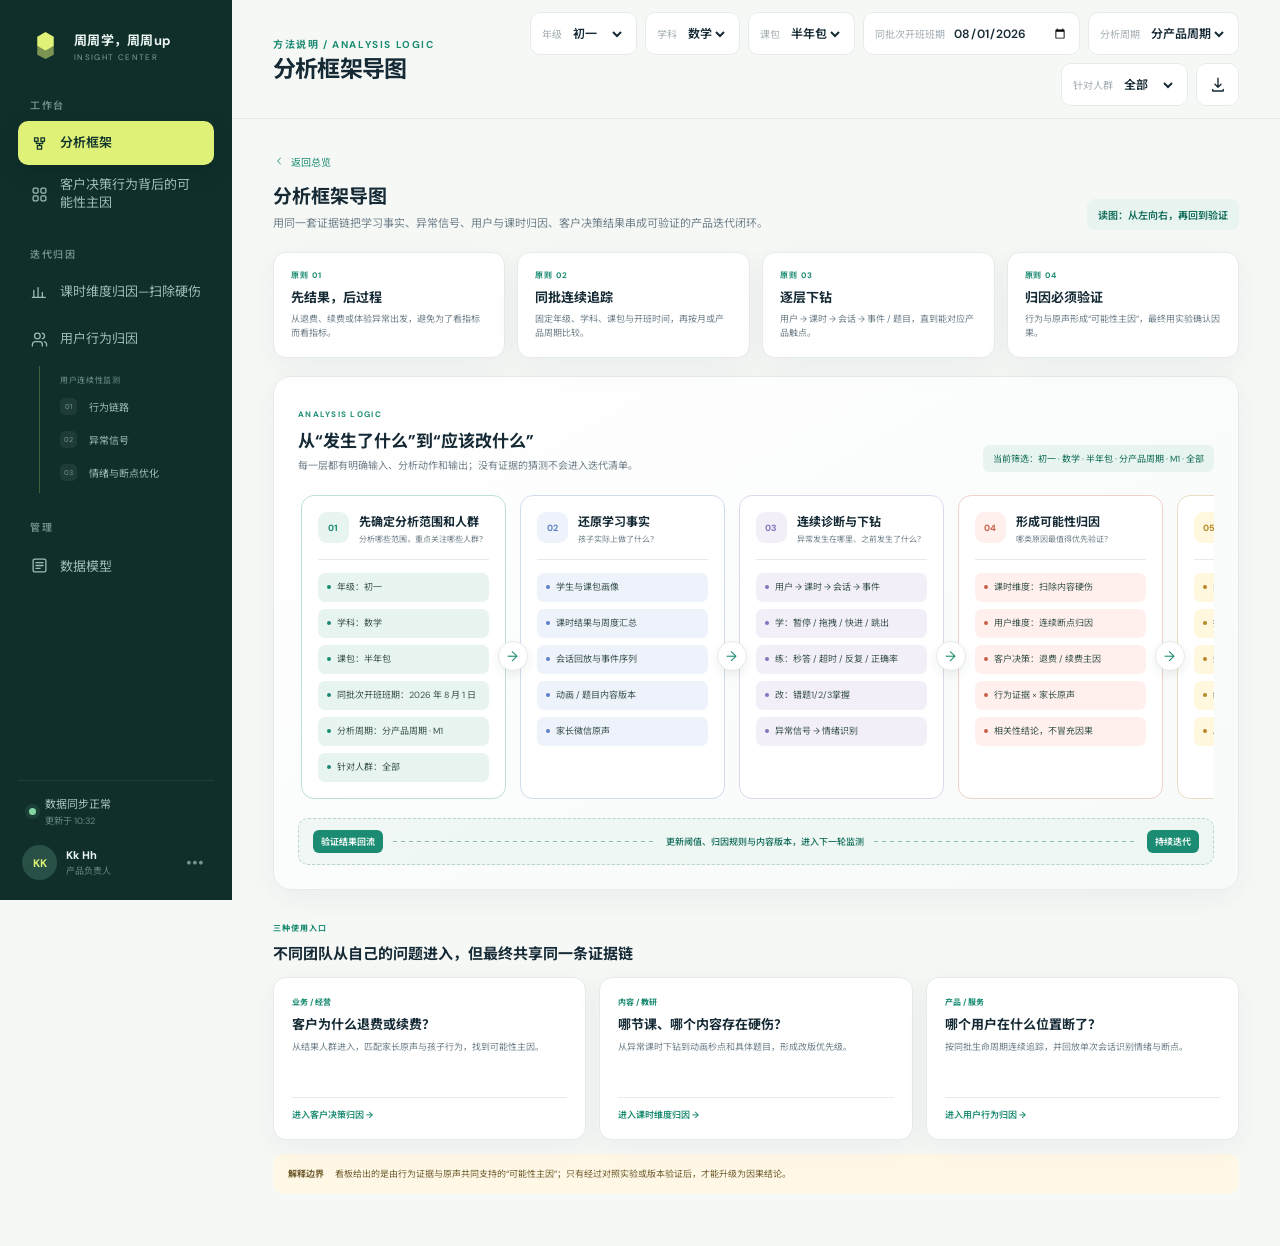
==== commit a0f9c612: "feat: 默认展示分析框架并校准分析口径" ====
--- a/index.html
+++ b/index.html
@@ -45,6 +45,7 @@
 }
 button, select { font: inherit; }
 button { color: inherit; }
+button:focus-visible, select:focus-visible, input:focus-visible, a:focus-visible { outline: 2px solid var(--mint); outline-offset: 2px; }
 svg { display: block; fill: none; stroke: currentColor; stroke-width: 1.8; stroke-linecap: round; stroke-linejoin: round; }
 
 .app-shell { min-height: 100vh; display: grid; grid-template-columns: 232px minmax(0, 1fr); }
@@ -117,7 +118,7 @@
 .scheme-card {
   position: relative; overflow: hidden; min-height: 184px; display: flex; flex-direction: column;
   padding: 21px; border: 1px solid var(--line); border-radius: var(--radius); background: var(--panel); box-shadow: var(--shadow);
-  cursor: pointer; transition: transform .2s ease, box-shadow .2s ease, border-color .2s;
+  cursor: pointer; text-align: left; transition: transform .2s ease, box-shadow .2s ease, border-color .2s;
 }
 .scheme-card::after { content: ""; position: absolute; right: -32px; bottom: -47px; width: 125px; height: 125px; border-radius: 50%; background: var(--scheme-pale); }
 .scheme-card:hover { transform: translateY(-3px); border-color: var(--scheme-color); box-shadow: 0 14px 34px rgba(27,55,47,.09); }
@@ -148,6 +149,7 @@
 .panel-header h3 { margin: 0 0 4px; font-size: 14px; }
 .panel-header p { margin: 0; color: var(--faint); font-size: 9px; }
 .panel-tag { flex: none; padding: 5px 8px; border-radius: 6px; background: var(--mint-pale); color: var(--mint); font-size: 9px; font-weight: 600; }
+.panel-tag-button { border: 0; cursor: pointer; transition: .18s; }.panel-tag-button:hover { color: white; background: var(--coral); transform: translateY(-1px); }.panel-tag-button:focus-visible { outline: 2px solid var(--coral); outline-offset: 2px; }
 .panel-actions { display: flex; gap: 5px; }
 .mini-tab { padding: 5px 8px; border: 0; border-radius: 6px; background: transparent; color: var(--muted); font-size: 9px; cursor: pointer; }
 .mini-tab.active { color: var(--mint-deep); background: var(--mint-pale); font-weight: 600; }
@@ -227,6 +229,7 @@
 .student-avatar { width: 34px; height: 34px; display: grid; place-items: center; border-radius: 10px; background: var(--avatar-bg); color: var(--avatar-color); font-size: 10px; font-weight: 700; }
 .alert-row b { display: block; font-size: 10px; }.alert-row small { display: block; margin-top: 2px; color: var(--faint); font-size: 8px; }
 .risk-score { text-align: right; }.risk-score strong { display: block; color: var(--coral); font-size: 11px; }.risk-score span { color: var(--faint); font-size: 8px; }
+.detail-drawer .alert-list { gap: 7px; }.detail-drawer .alert-row { background: #fbfcfb; }.intervention-drawer-note { display: flex; gap: 8px; margin: 4px 0 18px; padding: 11px 12px; border-left: 3px solid var(--mint); border-radius: 0 9px 9px 0; color: var(--muted); background: var(--mint-pale); font-size: 8px; line-height: 1.55; }.intervention-drawer-note b { flex: none; color: var(--mint-deep); }
 
 .event-table { width: 100%; border-collapse: collapse; font-size: 10px; }
 .event-table th { padding: 10px 12px; color: var(--faint); background: #f7f9f8; text-align: left; font-size: 8px; letter-spacing: .06em; }
@@ -254,7 +257,7 @@
 /* 课时归因与用户连续追踪 */
 .analysis-toolbar { display: flex; align-items: center; gap: 16px; margin-bottom: 16px; padding: 13px 15px; border: 1px solid #dfe8e4; border-radius: 13px; background: linear-gradient(100deg,#edf6f2,#fbfcfb); }
 .analysis-toolbar > div { margin-right: auto; }.analysis-toolbar span { display: block; color: var(--faint); font-size: 8px; }.analysis-toolbar b { display: block; margin-top: 3px; font-size: 11px; }
-.analysis-toolbar label { display: flex; align-items: center; gap: 8px; color: var(--muted); font-size: 9px; }.analysis-toolbar select { padding: 7px 9px; border: 1px solid var(--line); border-radius: 7px; background: white; color: var(--ink); font-size: 9px; outline: 0; }
+.analysis-toolbar label { display: flex; align-items: center; gap: 8px; color: var(--muted); font-size: 9px; }.analysis-toolbar select { padding: 7px 9px; border: 1px solid var(--line); border-radius: 7px; background: white; color: var(--ink); font-size: 9px; outline: 0; }.analysis-toolbar select:disabled { color: var(--faint); background: #f4f6f5; cursor: not-allowed; }
 .analysis-toolbar .data-note { display: inline-flex; }.analysis-toolbar .cohort-range { padding-left: 14px; border-left: 1px solid #dce5e1; color: var(--muted); }
 .month-plan { display: flex; align-items: center; justify-content: center; gap: 9px; margin: -3px 0 16px; padding: 10px 12px; border: 1px solid var(--line); border-radius: 11px; background: white; }
 .month-plan span { min-width: 90px; padding: 6px 9px; border-radius: 7px; color: var(--muted); background: #f5f8f6; font-size: 8px; text-align: center; }.month-plan span b { display: block; margin-bottom: 2px; color: var(--ink); font-size: 8px; }.month-plan span.extra { color: var(--mint-deep); background: var(--mint-pale); }.month-plan i { width: 13px; height: 1px; background: #cbd7d2; }
@@ -275,6 +278,7 @@
 .behavior-intelligence-panel { overflow: hidden; border: 1px solid #c9dfd7; border-radius: 16px; background: linear-gradient(135deg,#f0f8f5,#fff 48%); box-shadow: var(--shadow); }.behavior-intelligence-panel > header { display: flex; align-items: center; justify-content: space-between; gap: 16px; padding: 18px 20px; border-bottom: 1px solid #dce9e4; }.behavior-intelligence-panel > header span { color: var(--mint); font-size: 8px; font-weight: 700; letter-spacing: .12em; }.behavior-intelligence-panel > header h3 { margin: 5px 0 3px; font-size: 15px; }.behavior-intelligence-panel > header p { margin: 0; color: var(--muted); font-size: 8px; }.behavior-intelligence-panel > header em { flex: none; padding: 6px 9px; border-radius: 7px; color: var(--mint-deep); background: var(--mint-pale); font-size: 8px; font-style: normal; }
 .behavior-intelligence-grid { display: grid; grid-template-columns: minmax(0,1.05fr) minmax(0,.95fr); gap: 14px; padding: 14px; }.emotion-cluster-block,.dropout-warning-block { min-width: 0; padding: 16px; border: 1px solid var(--line); border-radius: 13px; background: white; }.intelligence-title { display: flex; align-items: center; justify-content: space-between; gap: 12px; margin-bottom: 12px; }.intelligence-title span,.intelligence-title b { display: block; }.intelligence-title span { color: var(--mint); font-size: 8px; font-weight: 700; }.intelligence-title b { margin-top: 4px; font-size: 11px; }.intelligence-title > small { color: var(--faint); font-size: 7px; }
 .emotion-cluster-grid { display: grid; grid-template-columns: repeat(2,minmax(0,1fr)); gap: 8px; }.emotion-cluster-card { display: grid; grid-template-columns: 7px minmax(0,1fr) auto; align-items: center; gap: 8px; min-height: 64px; padding: 10px; border: 1px solid color-mix(in srgb,var(--cluster-color) 20%,white); border-radius: 10px; background: linear-gradient(135deg,var(--cluster-pale),white 82%); }.emotion-cluster-card > i { width: 7px; height: 7px; border-radius: 50%; background: var(--cluster-color); box-shadow: 0 0 0 4px var(--cluster-pale); }.emotion-cluster-card span { min-width: 0; }.emotion-cluster-card span b,.emotion-cluster-card span small,.emotion-cluster-card > strong small { display: block; }.emotion-cluster-card span b { color: var(--ink); font-size: 9px; }.emotion-cluster-card span b em { margin-left: 5px; color: var(--cluster-color); font-size: 7px; font-style: normal; }.emotion-cluster-card span small { margin-top: 4px; overflow: hidden; color: var(--faint); font-size: 6.5px; text-overflow: ellipsis; white-space: nowrap; }.emotion-cluster-card > strong { color: var(--cluster-color); font-size: 16px; text-align: right; }.emotion-cluster-card > strong small { margin-top: 2px; font-size: 6px; font-weight: 500; }
+.emotion-assignment-summary { display: grid; grid-template-columns: 1.4fr auto 1fr auto 1fr; align-items: center; gap: 7px; margin-bottom: 8px; padding: 9px 10px; border: 1px solid #cee2da; border-radius: 9px; background: var(--mint-pale); }.emotion-assignment-summary span small,.emotion-assignment-summary span b { display: block; }.emotion-assignment-summary span small { color: var(--faint); font-size: 6.5px; }.emotion-assignment-summary span b { margin-top: 3px; font-size: 8px; }.emotion-assignment-summary > i { color: var(--mint); font-size: 9px; font-style: normal; }.emotion-assignment-summary > em { grid-column: 1/-1; padding-top: 6px; border-top: 1px dashed #bdd8ce; color: var(--mint-deep); font-size: 7px; font-style: normal; font-weight: 700; text-align: center; }.emotion-assignment-rule { display: grid; grid-template-columns: auto 1fr; gap: 7px; margin-bottom: 10px; padding: 8px 9px; border-radius: 8px; color: var(--muted); background: #f6f8f7; font-size: 7px; line-height: 1.55; }.emotion-assignment-rule b { color: var(--mint); }.emotion-cluster-card.is-pending { grid-column: 1/-1; }.emotion-cluster-card > p { grid-column: 1/-1; margin: 0; padding: 7px 8px; border-radius: 7px; color: var(--muted); background: rgba(255,255,255,.7); font-size: 6.5px; line-height: 1.5; }.emotion-cluster-card > p b { margin-right: 5px; color: var(--cluster-color); }.emotion-assigned-users { grid-column: 1/-1; display: grid; gap: 5px; padding-top: 7px; border-top: 1px dashed color-mix(in srgb,var(--cluster-color) 22%,white); }.emotion-assigned-users > small { color: var(--cluster-color); font-size: 6.5px; font-weight: 700; }.emotion-assigned-users > button { display: grid; grid-template-columns: auto minmax(0,1fr) auto; align-items: center; gap: 6px; width: 100%; padding: 6px 7px; border: 1px solid color-mix(in srgb,var(--cluster-color) 16%,white); border-radius: 7px; color: var(--ink); background: white; cursor: pointer; text-align: left; transition: .15s; }.emotion-assigned-users > button:hover { border-color: var(--cluster-color); transform: translateX(2px); }.emotion-assigned-users > button b { font-size: 7px; }.emotion-assigned-users > button span { overflow: hidden; color: var(--faint); font-size: 6px; text-overflow: ellipsis; white-space: nowrap; }.emotion-assigned-users > button em { color: var(--cluster-color); font-size: 6px; font-style: normal; font-weight: 700; white-space: nowrap; }.emotion-no-user { padding: 7px; border-radius: 6px; color: var(--faint); background: rgba(255,255,255,.65); font-size: 6.5px; text-align: center; }
 .emotion-cluster-block > footer,.dropout-warning-block > footer { display: grid; grid-template-columns: auto 1fr; gap: 7px; margin-top: 12px; padding-top: 10px; border-top: 1px dashed var(--line); font-size: 7px; line-height: 1.55; }.emotion-cluster-block > footer b,.dropout-warning-block > footer b { color: var(--mint); }.emotion-cluster-block > footer span,.dropout-warning-block > footer span { color: var(--muted); }
 .warning-summary { display: grid; grid-template-columns: 55px 55px 1fr; gap: 7px; margin-bottom: 8px; }.warning-summary > span { padding: 7px; border-radius: 8px; color: #b6503d; background: var(--coral-pale); font-size: 7px; text-align: center; }.warning-summary > span:nth-child(2) { color: #8d6d1e; background: #fff5d6; }.warning-summary b { display: block; margin-bottom: 2px; font-size: 13px; }.warning-summary p { align-self: center; margin: 0; color: var(--faint); font-size: 7px; line-height: 1.45; }.warning-user-list { display: grid; gap: 6px; }.warning-user { display: grid; grid-template-columns: 28px minmax(0,1fr) 38px auto; align-items: center; gap: 8px; width: 100%; padding: 8px 9px; border: 1px solid var(--line); border-left: 3px solid #d9a834; border-radius: 9px; color: var(--ink); background: #fffdf8; cursor: pointer; text-align: left; transition: .18s; }.warning-user.is-high { border-left-color: var(--coral); background: #fff9f7; }.warning-user:hover { border-color: var(--mint); transform: translateX(2px); }.warning-avatar { width: 28px; height: 28px; display: grid; place-items: center; border-radius: 8px; color: #b6503d; background: var(--coral-pale); font-size: 9px; font-weight: 700; }.warning-user > span:nth-child(2) { min-width: 0; }.warning-user > span b,.warning-user > span em { display: block; }.warning-user > span b { font-size: 8px; }.warning-user > span b small { margin-left: 5px; color: var(--violet); font-size: 6px; }.warning-user > span em { margin-top: 3px; overflow: hidden; color: var(--faint); font-size: 6.5px; font-style: normal; text-overflow: ellipsis; white-space: nowrap; }.warning-user > strong { color: #b6503d; font-size: 13px; text-align: center; }.warning-user > strong small { display: block; font-size: 6px; }.warning-user > i { color: var(--mint); font-size: 6.5px; font-style: normal; white-space: nowrap; }.warning-empty { padding: 24px; border-radius: 9px; color: var(--faint); background: #f7f9f8; font-size: 8px; text-align: center; }
 
@@ -284,10 +288,19 @@
 .user-detail-summary { display: flex; gap: 7px; }.user-detail-summary span { min-width: 57px; padding: 8px; border-radius: 8px; color: var(--muted); background: #f5f8f6; font-size: 7px; text-align: center; }.user-detail-summary b { display: block; margin-bottom: 2px; color: var(--ink); font-size: 11px; }
 .detail-rule { display: flex; align-items: center; gap: 7px; margin: 0 0 12px; padding: 8px 10px; border-radius: 8px; color: var(--muted); background: #f7f9f8; font-size: 8px; }.detail-rule i { width: 6px; height: 6px; border-radius: 50%; background: var(--yellow); }
 .user-monitoring-flow { margin-top: 16px; padding: 18px; border: 1px solid #cfe3db; border-radius: 15px; background: linear-gradient(115deg,#edf7f3,#fff 62%); box-shadow: var(--shadow); }.monitor-flow-head { display: flex; align-items: end; justify-content: space-between; gap: 16px; margin-bottom: 14px; }.monitor-flow-head span { color: var(--mint); font-size: 8px; font-weight: 700; letter-spacing: .12em; }.monitor-flow-head h3 { margin: 5px 0 3px; font-size: 14px; }.monitor-flow-head p { margin: 0; color: var(--muted); font-size: 8px; }.monitor-flow-head > button { flex: none; padding: 8px 10px; border: 1px solid var(--mint); border-radius: 8px; color: white; background: var(--mint); cursor: pointer; font-size: 8px; font-weight: 600; }
-.monitor-flow-grid { display: grid; grid-template-columns: repeat(4,1fr); gap: 9px; }.monitor-flow-card { position: relative; display: grid; grid-template-columns: 27px 1fr; gap: 9px; min-width: 0; padding: 12px; border: 1px solid var(--line); border-radius: 11px; background: white; cursor: pointer; text-align: left; transition: .18s; }.monitor-flow-card:hover { border-color: var(--mint); transform: translateY(-2px); }.monitor-flow-card > i { width: 27px; height: 27px; display: grid; place-items: center; border-radius: 8px; color: var(--mint-deep); background: var(--mint-pale); font-size: 8px; font-style: normal; font-weight: 700; }.monitor-flow-card span { min-width: 0; }.monitor-flow-card b,.monitor-flow-card strong,.monitor-flow-card small { display: block; }.monitor-flow-card b { font-size: 9px; }.monitor-flow-card strong { margin: 5px 0 3px; overflow: hidden; color: var(--ink); font-size: 9px; text-overflow: ellipsis; white-space: nowrap; }.monitor-flow-card small { color: var(--faint); font-size: 7px; line-height: 1.45; }.monitor-flow-card > em { position: absolute; right: -8px; top: 50%; z-index: 2; width: 15px; height: 15px; display: grid; place-items: center; border-radius: 50%; color: var(--mint); background: #f3f8f6; font-size: 9px; font-style: normal; transform: translateY(-50%); }
-.user-monitoring-flow.is-primary-flow { position: relative; margin: 0 0 18px; padding-bottom: 28px; border: 2px solid #b9dcd0; background: linear-gradient(115deg,#e8f5f0,#fff 66%); box-shadow: 0 10px 28px rgba(24,91,72,.09); }.is-primary-flow .monitor-flow-head > div > span { display: inline-flex; align-items: center; padding: 4px 7px; border-radius: 20px; color: var(--mint-deep); background: white; box-shadow: inset 0 0 0 1px #c9e2d9; }.primary-flow-guide { position: absolute; left: 50%; bottom: -14px; display: flex; align-items: center; gap: 7px; padding: 6px 11px; border: 1px solid #bddbd0; border-radius: 20px; color: var(--mint-deep); background: white; box-shadow: 0 5px 14px rgba(24,91,72,.09); transform: translateX(-50%); white-space: nowrap; }.primary-flow-guide span { padding: 2px 5px; border-radius: 5px; color: white; background: var(--mint); font-size: 6.5px; font-weight: 700; }.primary-flow-guide i { width: 1px; height: 10px; background: #cfe3db; }.primary-flow-guide b { font-size: 7px; }
+.monitor-flow-actions { flex: none; display: flex; gap: 7px; }.monitor-flow-actions button { padding: 8px 10px; border: 1px solid var(--mint); border-radius: 8px; color: white; background: var(--mint); cursor: pointer; font-size: 8px; font-weight: 600; }.monitor-flow-actions button.is-secondary { color: var(--mint-deep); background: white; }
+.flow-logic-line { display: grid; grid-template-columns: 1fr auto 1fr auto 1fr; align-items: center; gap: 10px; margin-bottom: 13px; padding: 9px 12px; border: 1px dashed #b7d7cc; border-radius: 10px; background: rgba(255,255,255,.64); }.flow-logic-line > span { display: flex; align-items: center; gap: 7px; }.flow-logic-line small { padding: 3px 5px; border-radius: 5px; color: white; background: var(--mint); font-size: 6.5px; }.flow-logic-line b { font-size: 8px; }.flow-logic-line > i { color: #89b5a7; font-size: 10px; font-style: normal; }
+.monitor-flow-grid { display: grid; grid-template-columns: repeat(4,1fr); gap: 9px; }.monitor-flow-card { position: relative; display: grid; grid-template-columns: 27px 1fr; gap: 9px; min-width: 0; padding: 12px; border: 1px solid var(--line); border-radius: 11px; background: white; cursor: pointer; text-align: left; transition: .18s; }.monitor-flow-card:hover,.monitor-flow-card.active { border-color: var(--mint); transform: translateY(-2px); box-shadow: 0 7px 17px rgba(24,91,72,.09); }.monitor-flow-card > i { width: 27px; height: 27px; display: grid; place-items: center; border-radius: 8px; color: var(--mint-deep); background: var(--mint-pale); font-size: 8px; font-style: normal; font-weight: 700; }.monitor-flow-card span { min-width: 0; }.monitor-flow-card b,.monitor-flow-card strong,.monitor-flow-card small,.monitor-flow-card u { display: block; }.monitor-flow-card b { font-size: 9px; }.monitor-flow-card strong { margin: 5px 0 3px; overflow: hidden; color: var(--ink); font-size: 9px; text-overflow: ellipsis; white-space: nowrap; }.monitor-flow-card small { color: var(--faint); font-size: 7px; line-height: 1.45; }.monitor-flow-card u { margin-top: 6px; color: var(--mint); font-size: 6.5px; font-weight: 700; text-decoration: none; }.monitor-flow-card > em { position: absolute; right: -8px; top: 50%; z-index: 2; width: 15px; height: 15px; display: grid; place-items: center; border-radius: 50%; color: var(--mint); background: #f3f8f6; font-size: 9px; font-style: normal; transform: translateY(-50%); }
+.user-monitoring-flow.is-primary-flow { position: relative; margin: 0 0 16px; border: 2px solid #b9dcd0; background: linear-gradient(115deg,#e8f5f0,#fff 66%); box-shadow: 0 10px 28px rgba(24,91,72,.09); }.is-primary-flow .monitor-flow-head > div > span { display: inline-flex; align-items: center; padding: 4px 7px; border-radius: 20px; color: var(--mint-deep); background: white; box-shadow: inset 0 0 0 1px #c9e2d9; }
+.flow-interaction-guide { display: grid; grid-template-columns: auto 1fr; align-items: center; gap: 14px; margin-top: 12px; padding: 10px 12px; border-radius: 10px; color: var(--mint-deep); background: #dff1e9; }.flow-interaction-guide > div:first-child { padding-right: 14px; border-right: 1px solid #b9d8cd; }.flow-interaction-guide > div:first-child span,.flow-interaction-guide > div:first-child b { display: block; }.flow-interaction-guide > div:first-child span { font-size: 7px; font-weight: 700; letter-spacing: .12em; }.flow-interaction-guide > div:first-child b { margin-top: 3px; font-size: 8px; }.flow-interaction-guide > div:last-child { display: grid; grid-template-columns: repeat(4,1fr); gap: 7px; }.flow-interaction-guide > div:last-child span { display: flex; align-items: center; gap: 5px; color: var(--muted); font-size: 7px; }.flow-interaction-guide > div:last-child i { flex: none; width: 16px; height: 16px; display: grid; place-items: center; border-radius: 5px; color: white; background: var(--mint); font-size: 6.5px; font-style: normal; font-weight: 700; }
+.analysis-process-nav { position: sticky; top: 111px; z-index: 8; display: grid; grid-template-columns: auto repeat(4,minmax(0,1fr)); align-items: center; gap: 5px; margin: 15px 0 24px; padding: 7px; border: 1px solid #cfdfda; border-radius: 12px; background: rgba(255,255,255,.94); box-shadow: 0 8px 22px rgba(22,62,51,.08); backdrop-filter: blur(12px); }.process-nav-label { display: grid; grid-template-columns: 7px auto; align-items: center; gap: 2px 7px; padding: 0 10px 0 5px; border-right: 1px solid var(--line); }.process-nav-label > i { grid-row: 1/3; width: 7px; height: 7px; border-radius: 50%; background: var(--mint); box-shadow: 0 0 0 4px var(--mint-pale); }.process-nav-label b { font-size: 8px; }.process-nav-label small { color: var(--faint); font-size: 6.5px; }.analysis-process-nav button { position: relative; display: flex; align-items: center; gap: 7px; padding: 8px 10px; border: 0; border-radius: 8px; color: var(--muted); background: transparent; cursor: pointer; font-size: 8px; text-align: left; transition: .18s; }.analysis-process-nav button > i { width: 21px; height: 21px; display: grid; place-items: center; border-radius: 6px; color: var(--mint); background: var(--mint-pale); font-size: 6.5px; font-style: normal; font-weight: 700; }.analysis-process-nav button > span { font-weight: 600; }.analysis-process-nav button > em { position: absolute; right: 1px; color: #a7bbb4; font-size: 8px; font-style: normal; }.analysis-process-nav button:hover,.analysis-process-nav button.active { color: var(--mint-deep); background: var(--mint-pale); }.analysis-process-nav button.active > i { color: white; background: var(--mint); }
+.analysis-step-section { position: relative; scroll-margin-top: 178px; }.analysis-step-section.is-active-step > .continuity-section-head h2,.analysis-step-section.is-active-step > .optimization-step-head h2 { color: var(--mint-deep); }.analysis-step-section.is-active-step > .signal-distribution-panel,.analysis-step-section.is-active-step > .behavior-intelligence-panel { box-shadow: 0 10px 30px rgba(24,91,72,.1); }
+.continuity-section-head { display: flex; align-items: end; justify-content: space-between; gap: 18px; margin: 34px 0 12px; padding: 0 2px; }.continuity-section-head > div > span { color: var(--mint); font-size: 8px; font-weight: 700; letter-spacing: .12em; }.continuity-section-head h2 { margin: 5px 0 4px; font-size: 17px; }.continuity-section-head p { margin: 0; color: var(--muted); font-size: 9px; }.continuity-section-head > em { flex: none; padding: 6px 9px; border-radius: 8px; color: var(--mint-deep); background: var(--mint-pale); font-size: 8px; font-style: normal; font-weight: 700; }
+.optimization-step-head { display: flex; align-items: end; justify-content: space-between; gap: 18px; margin: 30px 0 12px; padding: 16px 18px; border-left: 3px solid var(--coral); border-radius: 0 12px 12px 0; background: linear-gradient(90deg,#fff0ed,#fff 72%); }.optimization-step-head span { color: var(--coral); font-size: 8px; font-weight: 700; letter-spacing: .12em; }.optimization-step-head h2 { margin: 5px 0 4px; font-size: 17px; }.optimization-step-head p { margin: 0; color: var(--muted); font-size: 9px; }.optimization-step-head em { flex: none; padding: 6px 9px; border-radius: 7px; color: #a54f3e; background: white; font-size: 8px; font-style: normal; font-weight: 700; }
 .signal-distribution-panel { margin-top: 14px; border-top: 3px solid var(--mint); }.signal-panel-kicker { display: block; margin-bottom: 4px; color: var(--mint); font-size: 7px; font-weight: 700; letter-spacing: .12em; }.signal-stage-summary { margin: 2px 0 15px; padding: 12px; border: 1px solid var(--line); border-radius: 11px; background: #fafcfb; }.signal-stage-stack { display: flex; height: 12px; overflow: hidden; border-radius: 8px; background: #edf1ef; }.signal-stage-stack i { height: 100%; background: var(--stage-color); }.signal-stage-stack i + i { box-shadow: inset 2px 0 0 white; }.signal-stage-legend { display: grid; grid-template-columns: repeat(4,1fr); gap: 8px; margin-top: 10px; }.signal-stage-legend > span { display: grid; grid-template-columns: 7px 1fr auto; align-items: center; gap: 6px; }.signal-stage-legend > span > i { width: 7px; height: 7px; border-radius: 2px; background: var(--stage-color); }.signal-stage-legend b { font-size: 8px; }.signal-stage-legend em { color: var(--ink); font-size: 9px; font-style: normal; font-weight: 700; }.signal-stage-legend small { grid-column: 2/-1; color: var(--faint); font-size: 6.5px; }
-.signal-distribution-grid { display: grid; grid-template-columns: repeat(2,minmax(0,1fr)); gap: 10px; }.signal-stage-card { overflow: hidden; border: 1px solid color-mix(in srgb,var(--stage-color) 20%,white); border-radius: 11px; background: white; }.signal-stage-card > header { display: flex; align-items: center; gap: 8px; padding: 10px 11px; background: var(--stage-pale); }.signal-stage-card > header > i { width: 7px; height: 7px; border-radius: 50%; background: var(--stage-color); box-shadow: 0 0 0 4px color-mix(in srgb,var(--stage-color) 12%,white); }.signal-stage-card > header b,.signal-stage-card > header small { display: block; }.signal-stage-card > header b { font-size: 9px; }.signal-stage-card > header small { margin-top: 2px; color: var(--faint); font-size: 6.5px; }.signal-stage-card > header em { margin-left: auto; padding: 3px 6px; border-radius: 5px; color: var(--stage-color); background: white; font-size: 6.5px; font-style: normal; font-weight: 700; }.signal-stage-card > div { padding: 5px 10px 9px; }.signal-distribution-row { display: grid; grid-template-columns: minmax(108px,1.25fr) minmax(70px,1fr) 35px 30px; align-items: center; gap: 7px; min-height: 29px; border-bottom: 1px dashed #e6ece9; }.signal-distribution-row:last-child { border-bottom: 0; }.signal-distribution-row > span { overflow: hidden; color: var(--ink); font-size: 7px; text-overflow: ellipsis; white-space: nowrap; }.signal-distribution-row > div { height: 5px; overflow: hidden; border-radius: 5px; background: #edf1ef; }.signal-distribution-row > div i { display: block; height: 100%; border-radius: inherit; background: var(--stage-color); }.signal-distribution-row > b { color: var(--stage-color); font-size: 7px; text-align: right; }.signal-distribution-row > em { padding: 3px 4px; border-radius: 4px; color: var(--muted); background: #f1f4f2; font-size: 6.5px; font-style: normal; font-weight: 700; text-align: center; }.signal-distribution-row > em.is-strong { color: #b6503d; background: var(--coral-pale); }.signal-distribution-footer { display: grid; grid-template-columns: auto auto 1fr; align-items: center; gap: 8px; margin-top: 12px; padding: 10px 12px; border-radius: 9px; background: #f5f8f6; }.signal-distribution-footer > span { padding-right: 9px; border-right: 1px solid #dce5e1; color: var(--muted); font-size: 7px; white-space: nowrap; }.signal-distribution-footer > span b { display: block; margin-bottom: 3px; color: var(--mint); font-size: 6.5px; }.signal-distribution-footer p { margin: 0; color: var(--faint); font-size: 6.5px; line-height: 1.5; }
+.signal-source-map { display: grid; grid-template-columns: 1fr auto 1.2fr auto 1fr auto .8fr; align-items: center; gap: 9px; margin: 0 0 13px; padding: 12px; border: 1px solid #cfe2db; border-radius: 11px; background: linear-gradient(90deg,#edf7f3,#fafcfb); }.signal-source-map > span { min-width: 0; }.signal-source-map i,.signal-source-map b,.signal-source-map small { display: block; }.signal-source-map i { color: var(--mint); font-size: 6.5px; font-style: normal; font-weight: 700; letter-spacing: .08em; }.signal-source-map b { margin-top: 4px; font-size: 8px; }.signal-source-map small { overflow: hidden; margin-top: 2px; color: var(--faint); font-size: 6.5px; text-overflow: ellipsis; white-space: nowrap; }.signal-source-map > em { color: #8eb5a9; font-size: 9px; font-style: normal; }.signal-source-map .is-action { padding: 7px 9px; border-radius: 7px; background: white; box-shadow: inset 0 0 0 1px #cfe2db; }
+.signal-metric-guide { display: grid; grid-template-columns: 1.45fr 1fr 1fr; gap: 8px; margin: -4px 0 12px; }.signal-metric-guide span { padding: 7px 9px; border-radius: 7px; color: var(--muted); background: #f6f8f7; font-size: 6.5px; line-height: 1.45; }.signal-metric-guide b { margin-right: 5px; color: var(--ink); font-size: 7px; }
+.signal-distribution-grid { display: grid; grid-template-columns: repeat(2,minmax(0,1fr)); gap: 10px; }.signal-stage-card { overflow: hidden; border: 1px solid color-mix(in srgb,var(--stage-color) 20%,white); border-radius: 11px; background: white; }.signal-stage-card > header { display: flex; align-items: center; gap: 8px; padding: 10px 11px; background: var(--stage-pale); }.signal-stage-card > header > i { width: 7px; height: 7px; border-radius: 50%; background: var(--stage-color); box-shadow: 0 0 0 4px color-mix(in srgb,var(--stage-color) 12%,white); }.signal-stage-card > header b,.signal-stage-card > header small { display: block; }.signal-stage-card > header b { font-size: 9px; }.signal-stage-card > header small { margin-top: 2px; color: var(--faint); font-size: 6.5px; }.signal-stage-card > header em { margin-left: auto; padding: 3px 6px; border-radius: 5px; color: var(--stage-color); background: white; font-size: 6.5px; font-style: normal; font-weight: 700; }.signal-stage-card > div { padding: 5px 10px 9px; }.signal-distribution-columns,.signal-distribution-row { display: grid; grid-template-columns: minmax(150px,1.55fr) minmax(70px,1fr) 35px 34px; align-items: center; gap: 7px; }.signal-distribution-columns { min-height: 24px; padding: 0 5px; border-bottom: 1px solid var(--line); color: var(--faint); font-size: 6px; }.signal-distribution-columns span:nth-child(n+2) { text-align: right; }.signal-distribution-row { width: 100%; min-height: 43px; padding: 5px; border: 0; border-bottom: 1px dashed #e6ece9; color: inherit; background: transparent; cursor: pointer; font: inherit; text-align: left; transition: .15s; }.signal-distribution-row:hover { border-radius: 6px; background: var(--stage-pale); }.signal-distribution-row:last-child { border-bottom: 0; }.signal-distribution-row > span { min-width: 0; }.signal-distribution-row > span b,.signal-distribution-row > span small { display: block; overflow: hidden; text-overflow: ellipsis; white-space: nowrap; }.signal-distribution-row > span b { color: var(--ink); font-size: 7px; }.signal-distribution-row > span small { margin-top: 3px; color: var(--faint); font-size: 5.8px; }.signal-distribution-row > div { height: 5px; overflow: hidden; border-radius: 5px; background: #edf1ef; }.signal-distribution-row > div i { display: block; height: 100%; border-radius: inherit; background: var(--stage-color); }.signal-distribution-row > b { color: var(--stage-color); font-size: 7px; text-align: right; }.signal-distribution-row > em { padding: 3px 4px; border-radius: 4px; color: var(--muted); background: #f1f4f2; font-size: 6.5px; font-style: normal; font-weight: 700; text-align: center; }.signal-distribution-row > em.is-strong { color: #b6503d; background: var(--coral-pale); }.signal-distribution-footer { display: grid; grid-template-columns: auto auto 1fr; align-items: center; gap: 8px; margin-top: 12px; padding: 10px 12px; border-radius: 9px; background: #f5f8f6; }.signal-distribution-footer > span { padding-right: 9px; border-right: 1px solid #dce5e1; color: var(--muted); font-size: 7px; white-space: nowrap; }.signal-distribution-footer > span b { display: block; margin-bottom: 3px; color: var(--mint); font-size: 6.5px; }.signal-distribution-footer p { margin: 0; color: var(--faint); font-size: 6.5px; line-height: 1.5; }
 
 .lesson-detail-table { width: 100%; min-width: 1160px; border-collapse: collapse; font-size: 8px; }.lesson-detail-table th { padding: 9px 6px; color: var(--faint); background: #f5f8f6; text-align: left; white-space: nowrap; }.lesson-detail-table td { height: 55px; padding: 8px 6px; border-bottom: 1px solid var(--line); color: var(--muted); vertical-align: middle; }.lesson-detail-table tr:last-child td { border-bottom: 0; }.lesson-detail-table td:first-child { min-width: 132px; }.lesson-detail-table td:first-child span,.lesson-detail-table td:first-child b { display: block; }.lesson-detail-table td:first-child span { margin-bottom: 3px; color: var(--mint); font-size: 7px; }.lesson-detail-table td:first-child b { color: var(--ink); font-size: 8px; }.lesson-detail-table .study-time { min-width: 108px; font-family: ui-monospace,SFMono-Regular,Menlo,monospace; }.lesson-detail-table .jump-node { color: var(--coral); font-weight: 600; }.lesson-detail-table .blank-cell { background: repeating-linear-gradient(-45deg,#fbfcfb,#fbfcfb 4px,#f7f9f8 4px,#f7f9f8 8px); }.lesson-detail-table .unattended-row td { color: var(--faint); }
 .lesson-row-title { display: flex; align-items: center; gap: 7px; }.lesson-row-title > button,.session-toggle-placeholder { flex: none; width: 25px; height: 25px; display: grid; place-items: center; border-radius: 7px; }.lesson-row-title > button { border: 1px solid #bdd8ce; color: var(--mint); background: white; cursor: pointer; font-size: 13px; font-weight: 700; }.lesson-row-title > button:hover { color: white; background: var(--mint); }.session-toggle-placeholder { background: transparent; }.lesson-row-title > div { min-width: 0; }.lesson-row-title em { display: block; margin-top: 3px; color: var(--mint); font-size: 6px; font-style: normal; }.lesson-detail-table tr.is-session-open > td { border-bottom-color: #c5ddd4; background: #f6fbf9; }
@@ -301,6 +314,7 @@
 .drawer-layer { position: fixed; inset: 0; z-index: 100; visibility: hidden; pointer-events: none; }.drawer-layer.open { visibility: visible; pointer-events: auto; }.drawer-backdrop { position: absolute; inset: 0; width: 100%; border: 0; background: rgba(10,31,27,.28); opacity: 0; transition: opacity .25s; }.drawer-layer.open .drawer-backdrop { opacity: 1; }.detail-drawer { position: absolute; top: 0; right: 0; width: min(480px,92vw); height: 100%; overflow-y: auto; padding: 34px 30px; background: white; box-shadow: -20px 0 50px rgba(19,46,40,.16); transform: translateX(100%); transition: transform .28s ease; }.drawer-layer.open .detail-drawer { transform: none; }.drawer-close { position: absolute; top: 17px; right: 18px; width: 30px; height: 30px; border: 1px solid var(--line); border-radius: 8px; background: white; color: var(--muted); cursor: pointer; font-size: 18px; }
 .drawer-kicker { margin-bottom: 7px; color: var(--mint); font-size: 8px; font-weight: 700; letter-spacing: .12em; }.detail-drawer h2 { margin: 0; font-size: 18px; }.drawer-sub { margin: 6px 0 20px; color: var(--muted); font-size: 9px; }.drawer-metrics { display: grid; grid-template-columns: repeat(4,1fr); gap: 8px; margin: 20px 0; }.drawer-metrics.six { grid-template-columns: repeat(3,1fr); }.drawer-metrics > div { padding: 11px; border-radius: 9px; background: #f5f8f6; }.drawer-metrics span,.drawer-metrics b { display: block; }.drawer-metrics span { color: var(--faint); font-size: 7px; }.drawer-metrics b { margin-top: 5px; font-size: 11px; }.drawer-metrics .danger { color: var(--coral); }.drawer-title { margin: 24px 0 11px; font-size: 11px; }
 .question-bars { display: grid; gap: 9px; }.question-bars > div { display: grid; grid-template-columns: 48px 1fr 28px; align-items: center; gap: 8px; }.question-bars span,.question-bars b { font-size: 8px; }.question-bars b { text-align: right; }.question-bars i { height: 7px; overflow: hidden; border-radius: 6px; background: #edf1ef; }.question-bars em { display: block; height: 100%; border-radius: inherit; background: var(--mint); }.question-bars em.slow { background: var(--coral); }.root-cause { padding: 13px; border-radius: 10px; background: #f8faf9; }.root-cause span { color: var(--coral); font-size: 8px; font-weight: 700; }.root-cause p,.action-box p { margin: 6px 0 0; color: var(--muted); font-size: 9px; line-height: 1.65; }.action-box { margin-top: 14px; padding: 14px; border-left: 3px solid var(--mint); border-radius: 0 10px 10px 0; background: var(--mint-pale); }.action-box b { color: var(--mint-deep); font-size: 9px; }.student-drawer-head { display: flex; align-items: center; gap: 11px; }.student-drawer-head > span { width: 42px; height: 42px; display: grid; place-items: center; border-radius: 12px; color: var(--mint); background: var(--mint-pale); font-size: 13px; font-weight: 700; }.student-drawer-head p { margin: 4px 0 0; color: var(--faint); font-size: 8px; }.lesson-focus { display: grid; grid-template-columns: 1fr auto; gap: 4px; align-items: center; margin-top: 18px; padding: 13px; border: 1px solid var(--line); border-radius: 10px; }.lesson-focus small { grid-column: 1/-1; color: var(--faint); font-size: 7px; }.lesson-focus b { font-size: 10px; }.empty-state { padding: 30px; border-radius: 10px; background: #f6f8f7; color: var(--faint); text-align: center; font-size: 9px; }
+.signal-evidence-definition { display: grid; grid-template-columns: repeat(2,1fr); gap: 7px; margin: 16px 0 0; }.signal-evidence-definition > span { padding: 9px 10px; border: 1px solid var(--line); border-radius: 8px; background: #fafcfb; }.signal-evidence-definition small,.signal-evidence-definition b { display: block; }.signal-evidence-definition small { color: var(--faint); font-size: 6.5px; }.signal-evidence-definition b { margin-top: 4px; font-size: 8px; line-height: 1.45; }.signal-evidence-explain { padding: 12px; border-radius: 9px; background: #f5f8f6; }.signal-evidence-explain b { color: var(--mint); font-size: 8px; }.signal-evidence-explain p { margin: 5px 0 0; color: var(--muted); font-size: 8px; line-height: 1.6; }.signal-locator-grid { display: grid; gap: 11px; margin-top: 17px; }.signal-locator-grid > section { padding: 12px; border: 1px solid var(--line); border-radius: 10px; background: #fafcfb; }.signal-locator-grid header { margin-bottom: 8px; }.signal-locator-grid header span,.signal-locator-grid header b,.signal-locator-grid header small { display: block; }.signal-locator-grid header span { color: var(--mint); font-size: 7px; font-weight: 700; letter-spacing: .08em; }.signal-locator-grid header b { margin-top: 4px; font-size: 10px; }.signal-locator-grid header small { margin-top: 3px; color: var(--faint); font-size: 6.5px; }.signal-locator-grid section > button { width: 100%; display: grid; grid-template-columns: 34px 1fr auto; align-items: center; gap: 9px; margin-top: 6px; padding: 9px; border: 1px solid var(--line); border-radius: 8px; color: var(--ink); background: white; cursor: pointer; text-align: left; transition: .16s; }.signal-locator-grid section > button:hover { border-color: var(--mint); transform: translateX(2px); }.signal-locator-grid section > button > i { width: 34px; height: 34px; display: grid; place-items: center; border-radius: 8px; color: var(--mint-deep); background: var(--mint-pale); font-size: 8px; font-style: normal; font-weight: 700; }.signal-locator-grid section > button > span b,.signal-locator-grid section > button > span small { display: block; }.signal-locator-grid section > button > span b { font-size: 8px; }.signal-locator-grid section > button > span b small { display: inline; margin-left: 4px; color: var(--faint); font-size: 6px; font-weight: 500; }.signal-locator-grid section > button > span > small { margin-top: 3px; color: var(--muted); font-size: 6.5px; }.signal-locator-grid section > button > em { color: var(--mint); font-size: 7px; font-style: normal; font-weight: 700; }
 
 /* 家长微信原声 × 学习行为归因 */
 .voice-section-head { align-items: end; }.voice-section-head > em { color: var(--faint); font-size: 8px; font-style: normal; }.parent-voice-panel { margin-bottom: 24px; }
@@ -346,8 +360,14 @@
 }
 @media (max-width: 760px) {
   .app-shell { display: block; }.main { grid-column: auto; }.sidebar { width: 232px; transform: translateX(-100%); transition: transform .25s ease; }.sidebar.open { transform: none; }.scrim { position: fixed; inset: 0; z-index: 15; background: rgba(9,29,25,.35); backdrop-filter: blur(2px); }.scrim.show { display: block; }
-  .topbar { height: auto; min-height: 90px; padding: 16px 18px; align-items: flex-start; }.topbar > div:first-child { display: grid; grid-template-columns: 36px 1fr; column-gap: 10px; }.mobile-menu { display: grid; width: 36px; height: 36px; grid-row: 1 / 3; }.eyebrow { grid-column: 2; }.topbar h1 { grid-column: 2; font-size: 18px; }.top-actions { align-self: center; }.select-wrap span, .top-actions .select-wrap { display: none; }.select-wrap { padding: 0 7px; height: 36px; }.select-wrap select { max-width: 100px; font-size: 10px; }.icon-button { width: 36px; height: 36px; }
-  .content { padding: 24px 17px 40px; }.intro-row { align-items: flex-start; flex-direction: column; gap: 12px; }.scheme-grid, .kpi-grid, .stage-grid { grid-template-columns: 1fr; }.funnel { overflow-x: auto; }.funnel-step { min-width: 120px; }.flow-track { overflow-x: auto; grid-template-columns: repeat(5, 105px); }.event-table { min-width: 640px; }.donut-wrap { flex-direction: column; }.section-head { gap: 14px; align-items: flex-start; }.goal-pill { display: none; }.model-flow { justify-content: flex-start; }.model-grid { display: block; }.model-card { margin-bottom: 11px; }.field-list { grid-template-columns: 1fr; }.analysis-toolbar { align-items: flex-start; flex-direction: column; }.analysis-toolbar label { width: 100%; }.analysis-toolbar .cohort-range { padding-left: 0; border: 0; }.month-plan { justify-content: flex-start; overflow-x: auto; }.segment-tabs { grid-template-columns: repeat(2,1fr); }.compare-grid { grid-template-columns: 1fr; }.status-legend { display: none; }.drawer-metrics,.drawer-metrics.six { grid-template-columns: repeat(2,1fr); }.user-detail-heading { grid-template-columns: auto 40px 1fr; }.user-detail-summary { grid-column: 1/-1; }.student-name-button em { opacity: 1; }.monitor-flow-head,.behavior-intelligence-panel > header,.intelligence-title { align-items: flex-start; flex-direction: column; }.monitor-flow-grid,.emotion-cluster-grid,.churn-breakpoint-summary,.signal-distribution-grid { grid-template-columns: 1fr; }.monitor-flow-card > em { display: none; }.warning-summary { grid-template-columns: 52px 52px 1fr; }.warning-user { grid-template-columns: 28px minmax(0,1fr) 36px; }.warning-user > i { display: none; }.inline-session-replay > header { align-items: flex-start; flex-direction: column; }.session-replay-stats { flex-wrap: wrap; }.inline-session-replay > footer { grid-template-columns: 1fr; }.inline-session-replay footer > i { transform: rotate(90deg); }.voice-process { justify-content: flex-start; overflow-x: auto; }.voice-process span { flex: none; }.user-profile-strip { grid-template-columns: repeat(2,1fr); }.user-profile-strip span { border-right: 0; }.framework-entry small { display: none; }.framework-principles,.framework-use-grid { grid-template-columns: 1fr; }.framework-canvas { padding: 16px; }.framework-canvas-head { align-items: flex-start; flex-direction: column; }.framework-loop { grid-template-columns: auto 1fr auto; }.framework-loop i:nth-of-type(2),.framework-loop span:last-child { display: none; }.signal-stage-legend { grid-template-columns: repeat(2,1fr); }.signal-distribution-footer { grid-template-columns: 1fr; }.signal-distribution-footer > span { padding: 0; border: 0; }
+  .topbar { height: auto; min-height: 90px; padding: 16px 18px; align-items: flex-start; flex-wrap: wrap; }.topbar > div:first-child { display: grid; grid-template-columns: 36px 1fr; column-gap: 10px; }.mobile-menu { display: grid; width: 36px; height: 36px; grid-row: 1 / 3; }.eyebrow { grid-column: 2; }.topbar h1 { grid-column: 2; font-size: 18px; }.top-actions { width: 100%; align-self: center; justify-content: flex-start; flex-wrap: nowrap; overflow-x: auto; padding: 2px 1px 5px; }.select-wrap span { display: none; }.top-actions .select-wrap { display: flex; flex: 0 0 auto; }.select-wrap { padding: 0 7px; height: 36px; }.select-wrap select { max-width: 100px; font-size: 10px; }.icon-button { flex: 0 0 36px; width: 36px; height: 36px; }
+  .content { padding: 24px 17px 40px; }.intro-row { align-items: flex-start; flex-direction: column; gap: 12px; }.scheme-grid, .kpi-grid, .stage-grid { grid-template-columns: 1fr; }.funnel { overflow-x: auto; }.funnel-step { min-width: 120px; }.flow-track { overflow-x: auto; grid-template-columns: repeat(5, 105px); }.event-table { min-width: 640px; }.donut-wrap { flex-direction: column; }.section-head { gap: 14px; align-items: flex-start; }.goal-pill { display: none; }.model-flow { justify-content: flex-start; }.model-grid { display: block; }.model-card { margin-bottom: 11px; }.field-list { grid-template-columns: 1fr; }.analysis-toolbar { align-items: flex-start; flex-direction: column; }.analysis-toolbar label { width: 100%; }.analysis-toolbar .cohort-range { padding-left: 0; border: 0; }.month-plan { justify-content: flex-start; overflow-x: auto; }.segment-tabs { grid-template-columns: repeat(2,1fr); }.compare-grid { grid-template-columns: 1fr; }.status-legend { display: none; }.drawer-metrics,.drawer-metrics.six { grid-template-columns: repeat(2,1fr); }.user-detail-heading { grid-template-columns: auto 40px 1fr; }.user-detail-summary { grid-column: 1/-1; }.student-name-button em { opacity: 1; }.monitor-flow-head,.behavior-intelligence-panel > header,.intelligence-title,.continuity-section-head,.optimization-step-head { align-items: flex-start; flex-direction: column; }.monitor-flow-grid,.emotion-cluster-grid,.churn-breakpoint-summary,.signal-distribution-grid { grid-template-columns: 1fr; }.monitor-flow-card > em { display: none; }.warning-summary { grid-template-columns: 52px 52px 1fr; }.warning-user { grid-template-columns: 28px minmax(0,1fr) 36px; }.warning-user > i { display: none; }.inline-session-replay > header { align-items: flex-start; flex-direction: column; }.session-replay-stats { flex-wrap: wrap; }.inline-session-replay > footer { grid-template-columns: 1fr; }.inline-session-replay footer > i { transform: rotate(90deg); }.voice-process { justify-content: flex-start; overflow-x: auto; }.voice-process span { flex: none; }.user-profile-strip { grid-template-columns: repeat(2,1fr); }.user-profile-strip span { border-right: 0; }.framework-entry small { display: none; }.framework-principles,.framework-use-grid { grid-template-columns: 1fr; }.framework-canvas { padding: 16px; }.framework-canvas-head { align-items: flex-start; flex-direction: column; }.framework-loop { grid-template-columns: auto 1fr auto; }.framework-loop i:nth-of-type(2),.framework-loop span:last-child { display: none; }.signal-stage-legend { grid-template-columns: repeat(2,1fr); }.signal-distribution-footer { grid-template-columns: 1fr; }.signal-distribution-footer > span { padding: 0; border: 0; }.monitor-flow-actions { width: 100%; flex-wrap: wrap; }.flow-logic-line { grid-template-columns: 1fr; }.flow-logic-line > i { transform: rotate(90deg); }.flow-interaction-guide { grid-template-columns: 1fr; }.flow-interaction-guide > div:first-child { padding: 0 0 9px; border-right: 0; border-bottom: 1px solid #b9d8cd; }.flow-interaction-guide > div:last-child { grid-template-columns: repeat(2,1fr); }.analysis-process-nav { position: static; display: flex; overflow-x: auto; }.process-nav-label { display: none; }.analysis-process-nav button { flex: 0 0 124px; }.analysis-step-section { scroll-margin-top: 100px; }
+}
+@media (max-width: 760px) {
+  .signal-source-map { grid-template-columns: 1fr; }
+  .signal-source-map > em { justify-self: center; transform: rotate(90deg); }
+  .signal-metric-guide { grid-template-columns: 1fr; }
+  .signal-distribution-columns,.signal-distribution-row { grid-template-columns: minmax(125px,1.45fr) minmax(55px,1fr) 33px 32px; gap: 5px; }
 }
 @media (prefers-reduced-motion: reduce) { *, *::before, *::after { animation-duration: .01ms !important; transition-duration: .01ms !important; } }
 
@@ -764,6 +784,7 @@
 /* ---------- 原题浮层：点击题目浮出题干、选项与该生作答 ---------- */
 .question-pop { position: fixed; z-index: 120; width: min(420px, 92vw); max-height: 76vh; overflow-y: auto; padding: 15px 17px 16px; border: 1px solid var(--line); border-radius: 14px; background: white; box-shadow: 0 18px 44px rgba(19,46,40,.18); opacity: 0; transform: translateY(-5px); transition: opacity .16s ease, transform .16s ease; }
 .question-pop.show { opacity: 1; transform: none; }
+.question-not-reached, .question-detail small.pending { color: var(--faint); font-size: 7px; white-space: nowrap; }
 .question-pop header { display: flex; align-items: flex-start; justify-content: space-between; gap: 10px; margin-bottom: 11px; }
 .question-pop header span { display: block; color: var(--faint); font-size: 8px; }
 .question-pop header b { display: inline-block; margin-top: 5px; padding: 3px 7px; border-radius: 5px; color: var(--mint-deep); background: var(--mint-pale); font-size: 8px; }
@@ -886,7 +907,7 @@
   </head>
   <body>
     <div class="app-shell">
-      <aside class="sidebar" aria-label="主导航">
+      <aside class="sidebar" id="primarySidebar" aria-label="主导航">
         <a class="brand" href="#" aria-label="周周学，周周up首页">
           <span class="brand-mark" aria-hidden="true">
             <svg viewBox="0 0 32 32"><path d="M8 7.5 16 3l8 4.5v9L16 21l-8-4.5v-9Z"/><path d="m8 16.5 8 4.5 8-4.5V25l-8 4-8-4v-8.5Z" opacity=".52"/></svg>
@@ -941,33 +962,35 @@
       <main class="main">
         <header class="topbar">
           <div>
-            <button class="mobile-menu" id="menuButton" aria-label="打开菜单">
+            <button class="mobile-menu" id="menuButton" aria-label="打开菜单" aria-controls="primarySidebar" aria-expanded="false">
               <svg viewBox="0 0 24 24"><path d="M4 7h16M4 12h16M4 17h16"/></svg>
             </button>
             <p class="eyebrow" id="pageEyebrow">数据驾驶舱</p>
             <h1 id="pageTitle">客户决策行为背后的可能性主因</h1>
           </div>
           <div class="top-actions">
-            <label class="select-wrap compact-filter"><span>年级</span><select id="gradeSelect"><option value="g6">六年级</option><option value="g7" selected>初一</option><option value="g8">初二</option><option value="g9">初三</option></select></label>
-            <label class="select-wrap compact-filter"><span>学科</span><select id="subjectSelect"><option value="chinese">语文</option><option value="math" selected>数学</option><option value="english">英语</option></select></label>
-            <label class="select-wrap compact-filter package-filter"><span>课包</span><select id="packageTypeSelect"><option value="half" selected>半年包</option><option value="annual">全年包</option></select></label>
+            <label class="select-wrap compact-filter"><span>年级</span><select id="gradeSelect" aria-label="年级"><option value="g6">六年级</option><option value="g7" selected>初一</option><option value="g8">初二</option><option value="g9">初三</option></select></label>
+            <label class="select-wrap compact-filter"><span>学科</span><select id="subjectSelect" aria-label="学科"><option value="chinese">语文</option><option value="math" selected>数学</option><option value="english">英语</option></select></label>
+            <label class="select-wrap compact-filter package-filter"><span>课包</span><select id="packageTypeSelect" aria-label="课包"><option value="half" selected>半年包</option><option value="annual">全年包</option></select></label>
             <label class="select-wrap date-filter"><span>同批次开班班期</span><input id="courseStartDate" type="date" value="2026-08-01" aria-label="同批次开班班期，开班时间" /></label>
-            <label class="select-wrap cycle-filter"><span>分析周期</span><select id="analysisCycleSelect"><option value="month">分月</option><option value="product" selected>分产品周期</option></select></label>
-            <label class="select-wrap segment-filter"><span>针对人群</span><select id="segmentSelect"><option value="all">全部</option><option value="refunded">退费</option><option value="notRefunded">未退费</option><option value="renewed">续费</option><option value="notRenewed">未续费</option></select></label>
+            <label class="select-wrap cycle-filter"><span>分析周期</span><select id="analysisCycleSelect" aria-label="分析周期"><option value="month">分月</option><option value="product" selected>分产品周期</option></select></label>
+            <label class="select-wrap segment-filter"><span>针对人群</span><select id="segmentSelect" aria-label="针对人群"><option value="all">全部</option><option value="refunded">退费</option><option value="notRefunded">未退费</option><option value="renewed">续费</option><option value="notRenewed">未续费</option></select></label>
             <button class="icon-button" id="exportButton" title="导出本页数据" aria-label="导出本页数据">
               <svg viewBox="0 0 24 24"><path d="M12 3v12m0 0 4-4m-4 4-4-4M5 18v2h14v-2"/></svg>
             </button>
           </div>
         </header>
 
-        <div class="content" id="content" aria-live="polite"></div>
+        <div class="content" id="content"></div>
       </main>
     </div>
 
     <div class="toast" id="toast" role="status"><span>✓</span><p>报表已导出</p></div>
     <div class="scrim" id="scrim"></div>
     <script>
-const state = { view: "overview", period: "m1", analysisCycle: "product", segment: "all", grade: "g7", subject: "math", packageType: "half", courseStartDate: "2026-08-01", userGroup: "all", selectedUser: null, selectedLessonSession: null, outcome: "refund", expandedLesson: 4 };
+const state = { view: "framework", period: "m1", analysisCycle: "product", segment: "all", grade: "g7", subject: "math", packageType: "half", courseStartDate: "2026-08-01", userGroup: "all", selectedUser: null, selectedLessonSession: null, outcome: "refund", expandedLesson: 4, signalSort: "lift", chainRange: "current" };
+let analysisStepObserver = null;
+let drawerReturnFocus = null;
 
 const icons = {
   open: '<svg viewBox="0 0 24 24"><path d="M5 4h14v16H5zM8 8h8M8 12h6"/></svg>',
@@ -1026,18 +1049,27 @@
 const analysisCycleLabel = () => state.analysisCycle === "month" ? "分月" : "分产品周期";
 const analysisPeriodLabel = () => state.analysisCycle === "month" ? `${analysisCycleLabel()} · ${calendarMonthLabel()}` : `${analysisCycleLabel()} · ${lifecyclePeriod()[1]}`;
 const segmentLabels = { all: "全部", refunded: "退费", notRefunded: "未退费", renewed: "续费", notRenewed: "未续费" };
+const outcomeSegmentMap = { refund: "refunded", notRefund: "notRefunded", renewed: "renewed", notRenewed: "notRenewed" };
+const segmentOutcomeMap = { refunded: "refund", notRefunded: "notRefund", renewed: "renewed", notRenewed: "notRenewed" };
 const segmentFilterLabel = () => segmentLabels[state.segment] || segmentLabels.all;
 const segmentFactors = { all: 1, refunded: .078, notRefunded: .922, renewed: .456, notRenewed: .544 };
 const formatNumber = (value) => Math.round(value).toLocaleString("zh-CN");
 // 因子取不到时回落到 1 而不是 undefined：否则一个越界的 state.period/segment
 // 会让整个看板的每个数字都变成 NaN，而不是只错一处。
 const scaled = (value) => formatNumber(value * (periodFactors[state.period] ?? 1) * (segmentFactors[state.segment] ?? 1));
-const pctShift = () => ({ refunded: -13.8, notRefunded: 1.2, renewed: 7.4, notRenewed: -4.6 }[state.segment] || 0);
-// invert = true 用于「越低越好」的指标（断点率、异常命中率等），风险人群应当更高而不是更低。
-const pct = (value, invert = false) => {
-  const shifted = value + (invert ? -pctShift() : pctShift());
-  return `${Math.min(100, Math.max(0, shifted)).toFixed(1)}%`;
+const cumulativePeriodFactor = () => availableLifecyclePeriods()
+  .slice(0, Math.max(1, availableLifecyclePeriods().findIndex(period => period[0] === state.period) + 1))
+  .reduce((sum, period) => sum + period[3], 0);
+const chainScaled = (value) => formatNumber(value * (state.chainRange === "cumulative" ? cumulativePeriodFactor() : (periodFactors[state.period] ?? 1)) * (segmentFactors[state.segment] ?? 1));
+const lessonDateLabel = (lessonIndex) => {
+  const [year, month, day] = state.courseStartDate.split("-").map(Number);
+  const periodOffset = Math.max(0, Number(state.period.slice(1)) - 1);
+  const date = new Date(year, month - 1 + periodOffset, day + lessonIndex * 3);
+  return `${date.getFullYear()}/${String(date.getMonth() + 1).padStart(2, "0")}/${String(date.getDate()).padStart(2, "0")}`;
 };
+// 演示数据只有人群规模因子，没有分人群的真实率值。
+// 不用一个通用偏移量伪造不同指标的变化，否则 KPI 会与分布图、分母互相矛盾。
+const pct = (value) => `${Math.min(100, Math.max(0, value)).toFixed(1)}%`;
 
 const schemes = [
   { id: "chain", no: "01", title: "连续行为链路还原", color: "#1b8c72", pale: "#e8f4ef", desc: "把「跳出率 28%」还原成「断在动画 03:42、练习第 4 题」，并追踪断开后有没有回来。", footer: "回答：他在哪一步走的" },
@@ -1207,7 +1239,7 @@
     </article>
 
     <div class="decision-section-head behavior-entry"><div><span>03 / 行为证据下钻</span><h3>结果告诉我们先看谁，行为数据负责验证为什么</h3><p>保留现有三套连续行为分析能力，供每个结果人群继续下钻。</p></div></div>
-    <div class="scheme-grid compact-schemes">${schemes.map(s => `<article class="scheme-card" data-open="${s.id}" style="--scheme-color:${s.color};--scheme-pale:${s.pale}"><div class="scheme-top"><span class="scheme-number">${s.no}</span><span class="scheme-arrow">${icons.arrow}</span></div><h3>${s.title}</h3><p>${s.desc}</p><footer><i></i>${s.footer}</footer></article>`).join("")}</div>
+    <div class="scheme-grid compact-schemes">${schemes.map(s => `<button type="button" class="scheme-card" data-open="${s.id}" style="--scheme-color:${s.color};--scheme-pale:${s.pale}"><div class="scheme-top"><span class="scheme-number">${s.no}</span><span class="scheme-arrow">${icons.arrow}</span></div><h3>${s.title}</h3><p>${s.desc}</p><footer><i></i>${s.footer}</footer></button>`).join("")}</div>
   </section>`;
 }
 
@@ -1314,15 +1346,15 @@
     <div class="kpi-grid">${kpiCard(`${lifecyclePeriod()[1]} 会话数`, scaled(5180), "+8.4%", "当前生命周期月内会话", "次")}${kpiCard("断点会话率", pct(28.4, true), "-2.1%", `${scaled(1472)} 次未完成即离开`, "!", true)}${kpiCard("断点后 24h 回归", pct(51.2), "+4.6%", "72 小时内回归 61.8%", "↻")}${kpiCard("回归后从头重来", pct(34.2, true), "+1.8%", "断点续学定位缺失", "↺", true)}</div>
     ${stageBehaviorJudgement()}
     <div class="dashboard-grid">
-      <article class="panel panel-wide"><div class="panel-header"><div><h3>单次会话回放 · SES-8842</h3><p>初二 L*（已脱敏）· 8 月 6 日 20:14–20:41 · 27 分钟 · 断点脱离</p></div><span class="panel-tag alert-tag">厌烦指数 78 · 受挫型</span></div>${sessionTimeline()}</article>
+      <article class="panel panel-wide"><div class="panel-header"><div><h3>单次会话回放 · SES-8842</h3><p>固定脱敏案例 · 初二数学 L* · 2026/08/06 20:14–20:41 · 27 分钟 · 不随顶部筛选变化</p></div><span class="panel-tag alert-tag">厌烦指数 78 · 受挫型</span></div>${sessionTimeline()}</article>
       <article class="panel"><div class="panel-header"><div><h3>断点位置分布</h3><p>${lifecyclePeriod()[1]} · ${scaled(1472)} 次断点会话</p></div></div>${breakDistribution()}</article>
       <article class="panel"><div class="panel-header"><div><h3>断开之后去哪了</h3><p>断点会话的后续追踪</p></div><span class="panel-tag">连续性</span></div>${continuityMarkup()}</article>
-      <article class="panel panel-wide"><div class="panel-header"><div><h3>断点热区 TOP 5</h3><p>精确到动画时间段与题号，可直接派给内容团队</p></div><div class="panel-actions"><button class="mini-tab active">${lifecyclePeriod()[1]}</button><button class="mini-tab">M1–${lifecyclePeriod()[1]} 累计</button></div></div>${rankList([
-        { n: "L05 · 相交线与平行线 — 动画 03:00–04:30", v: 214, s: scaled(214) + " 次" },
-        { n: "L05 · 相交线与平行线 — 练习第 4 题", v: 188, s: scaled(188) + " 次" },
-        { n: "L07 · 平面直角坐标系 — 练习第 3 题", v: 156, s: scaled(156) + " 次" },
-        { n: "L03 · 一元一次方程 — 动画 02:05–02:40", v: 132, s: scaled(132) + " 次" },
-        { n: "L06 · 实数 — 订正页进入 30 秒内", v: 118, s: scaled(118) + " 次" }
+      <article class="panel panel-wide"><div class="panel-header"><div><h3>断点热区 TOP 5</h3><p>精确到动画时间段与题号，可直接派给内容团队</p></div><div class="panel-actions"><button class="mini-tab ${state.chainRange === "current" ? "active" : ""}" data-chain-range="current">${lifecyclePeriod()[1]}</button><button class="mini-tab ${state.chainRange === "cumulative" ? "active" : ""}" data-chain-range="cumulative">M1–${lifecyclePeriod()[1]} 累计</button></div></div>${rankList([
+        { n: "L05 · 相交线与平行线 — 动画 03:00–04:30", v: 214, s: chainScaled(214) + " 次" },
+        { n: "L05 · 相交线与平行线 — 练习第 4 题", v: 188, s: chainScaled(188) + " 次" },
+        { n: "L07 · 平面直角坐标系 — 练习第 3 题", v: 156, s: chainScaled(156) + " 次" },
+        { n: "L03 · 一元一次方程 — 动画 02:05–02:40", v: 132, s: chainScaled(132) + " 次" },
+        { n: "L06 · 实数 — 订正页进入 30 秒内", v: 118, s: chainScaled(118) + " 次" }
       ], "#1b8c72")}${insight("<b>同一节课出现两个热区：</b>L05「相交线与平行线」在动画 03:00–04:30（同位角/内错角辨析段）和练习第 4 题各断一次，说明不是题目单独偏难，而是<b>讲解没讲透 → 练习接不住</b>，应优先改动画而非换题。")}</article>
     </div></section>`;
 }
@@ -1364,12 +1396,12 @@
 /* ===================== 方案二 · 断点前异常信号 ===================== */
 
 function signalTemplate() {
-  return `<section class="fade-in">${detailHeader("方案二 · 断点前异常信号", "以完课会话为基线，按学、练、改统计脱离前窗口内各类异常行为的出现率与提升度，找出最能预测脱离的前置动作。", "核心目标：在孩子走之前预测到")}
-    <div class="kpi-grid">${kpiCard("信号库规模", "20 项", "+8 项", "覆盖学、练、改完整闭环", "⚡")}${kpiCard("断点前命中率", pct(87.6), "+3.5%", "脱离前 5 分钟命中 ≥1 个信号", "✓")}${kpiCard("最强信号提升度", "4.9×", "—", "连续答错 ≥3 题", "↑")}${kpiCard("平均提前量", "6.4 分钟", "+0.8", "首个信号到真实退出的间隔", "时")}</div>
+  return `<section class="fade-in">${detailHeader("断点前异常信号", "以完课会话为基线，按学、练、改统计脱离前窗口内各类异常行为的出现率与提升度，找出最能预测脱离的前置动作。", "核心目标：在孩子走之前预测到")}
+    <div class="kpi-grid">${kpiCard("信号库规模", "20 项", "+8 项", "覆盖学、练、改完整闭环", "⚡")}${kpiCard("断点前命中率", pct(87.6), "+3.5%", "脱离前 5 分钟命中 ≥1 个信号", "✓")}${kpiCard("最强信号提升度", "4.9×", "—", "连续答错 ≥3 题", "↑")}${kpiCard("窗口内平均提前量", "3.2 分钟", "+0.4", "仅统计退出前 5 分钟归因窗口", "时")}</div>
     ${stageSignalCoverage()}
     <div class="dashboard-grid">
-      <article class="panel panel-full"><div class="panel-header"><div><h3>断点前异常信号提升度排行</h3><p>深色 = 脱离会话出现率　浅色 = 完课会话基线　提升度 = 两者之比</p></div><div class="panel-actions"><button class="mini-tab active">按提升度</button><button class="mini-tab">按覆盖率</button></div></div>${liftTable()}</article>
-      <article class="panel"><div class="panel-header"><div><h3>脱离前最后 10 步</h3><p>会话 SES-8842 · 逆序回放</p></div><span class="panel-tag alert-tag">6 步命中</span></div>${replayStrip()}</article>
+      <article class="panel panel-full"><div class="panel-header"><div><h3>断点前异常信号排行</h3><p>深色 = 脱离会话出现率　浅色 = 完课会话基线　提升度 = 两者之比</p></div><div class="panel-actions"><button class="mini-tab ${state.signalSort === "lift" ? "active" : ""}" data-signal-sort="lift">按提升度</button><button class="mini-tab ${state.signalSort === "coverage" ? "active" : ""}" data-signal-sort="coverage">按覆盖率</button></div></div>${liftTable()}</article>
+      <article class="panel"><div class="panel-header"><div><h3>脱离前最后 10 步</h3><p>会话 SES-8842 · 逆序回放</p></div><span class="panel-tag alert-tag">原始序列 6 步命中</span></div>${replayStrip()}</article>
       <article class="panel"><div class="panel-header"><div><h3>断点时段分布</h3><p>颜色越深代表断点会话越集中</p></div><span class="panel-tag">高峰 21–22 点</span></div>${heatmap()}${insight("21 点后断点率比 19–20 点高 <b>9.7 个百分点</b>，且以「静默 / 切后台」为主——更像<b>疲劳</b>而非内容问题，建议做时长提醒而不是改内容。")}</article>
       <article class="panel panel-full"><div class="panel-header"><div><h3>高危信号组合链</h3><p>按顺序出现的信号组合，比单一信号预测力更强</p></div><span class="panel-tag">4 条已验证</span></div>${comboChains()}</article>
     </div></section>`;
@@ -1379,7 +1411,9 @@
   const maxLift = Math.max(...signals.map(s => s.lift));
   // 在渲染时排序，而不是依赖 signals 的书写顺序——新信号追加到末尾时，
   // 面板标着「按提升度」却不再有序。
-  const ranked = [...signals].sort((a, b) => b.lift - a.lift || b.brk - a.brk);
+  const ranked = [...signals].sort((a, b) => state.signalSort === "coverage"
+    ? b.brk - a.brk || b.lift - a.lift
+    : b.lift - a.lift || b.brk - a.brk);
   return `<div class="lift-list">${ranked.map(s => `
     <div class="lift-row" style="--emo:${emoColor[s.emo]}">
       <div class="lift-name"><b>${s.name}</b><small><em>${s.stage}</em>${s.rule}</small></div>
@@ -1399,7 +1433,7 @@
     const idx = i - steps.length + 1;
     return `<div class="rp-step ${s[4] ? "is-" + s[4] : ""}"><b>${idx === 0 ? "退出" : idx}</b><span>${s[1].split(" · ")[0]}</span><small>${s[0]}</small></div>`;
   }).join("")}</div>
-  <div class="rp-note"><span>倒数第 7 步起连续命中信号，此时距真实退出还有 <b>15 分 40 秒</b>，完全来得及干预。</span></div>`;
+  <div class="rp-note"><span>原始序列最早在退出前 <b>15 分 40 秒</b> 出现实时预警信号；为避免把早期波动当成离开原因，提升度与厌烦指数仍只使用最后 5 分钟窗口。</span></div>`;
 }
 
 function heatmap() {
@@ -1432,24 +1466,24 @@
 /* ===================== 方案三 · 厌烦情绪锚定与干预 ===================== */
 
 function emotionTemplate() {
-  return `<section class="fade-in">${detailHeader("方案三 · 厌烦情绪锚定与干预", "把断点前信号按情绪归属加权成 0–100 的厌烦指数，区分受挫、无聊、涣散三型，并配套差异化干预与效果验证。", "核心目标：把情绪推测变成可验证的动作")}
-    <div class="kpi-grid">${kpiCard("平均厌烦指数", "34.6", "-2.4", "0–100，越低越投入", "指")}${kpiCard("受挫型占比", pct(18.4, true), "-1.2%", "内容偏难，可直接迭代", "难", true)}${kpiCard("无聊型占比", pct(12.7, true), "+0.6%", "内容偏浅或节奏拖沓", "浅", true)}${kpiCard("高危学生", scaled(186), "-12 人", `指数 ≥ 60，需在 ${lifecyclePeriod()[1]} 干预`, "!", true)}</div>
+  return `<section class="fade-in">${detailHeader("厌烦情绪锚定与干预", "把断点前信号按情绪归属加权成 0–100 的厌烦指数，区分受挫、无聊、涣散三型，并配套差异化干预与效果验证。", "核心目标：把情绪推测变成可验证的动作")}
+    <div class="kpi-grid">${kpiCard("平均厌烦指数", "34.6", "-2.4", "0–100，越低越投入", "指")}${kpiCard("受挫型占比", pct(18.4, true), "-1.2%", "内容偏难，可直接迭代", "难", true)}${kpiCard("无聊型占比", pct(12.7, true), "+0.6%", "内容偏浅或节奏拖沓", "浅", true)}${kpiCard("需干预学生", scaled(186), "-12 人", `指数 ≥ 60（预警 + 高危），需在 ${lifecyclePeriod()[1]} 干预`, "!", true)}</div>
     <div class="dashboard-grid">
       <article class="panel panel-wide"><div class="panel-header"><div><h3>厌烦指数怎么算</h3><p>信号权重来自 anomaly_signal_dict，可随验证结果调参</p></div><span class="panel-tag">口径定义</span></div>${formulaBlock()}</article>
       <article class="panel"><div class="panel-header"><div><h3>情绪分型分布</h3><p>${lifecyclePeriod()[1]} · ${scaled(2384)} 名学习学生</p></div></div>${emotionDonut()}</article>
-      <article class="panel"><div class="panel-header"><div><h3>${lifecyclePeriod()[1]} 需干预</h3><p>指数最高的学生 · 已脱敏</p></div><span class="panel-tag alert-tag">查看全部</span></div>${alertList()}</article>
+      <article class="panel"><div class="panel-header"><div><h3>${lifecyclePeriod()[1]} 需干预</h3><p>指数最高的学生 · 已脱敏</p></div><button class="panel-tag alert-tag panel-tag-button" data-view-all-alerts>查看全部</button></div>${alertList()}</article>
       <article class="panel panel-full"><div class="panel-header"><div><h3>三种厌烦的行为特征不一样，干预也必须不一样</h3><p>把「孩子是不是烦了」拆成可区分、可动作的三类</p></div></div>${emotionCompare()}</article>
       <article class="panel panel-full"><div class="panel-header"><div><h3>干预动作矩阵</h3><p>每条干预都绑定触发条件与验证指标</p></div><span class="panel-tag">可直接排期</span></div>${interventionTable()}</article>
       <article class="panel panel-full"><div class="panel-header"><div><h3>这个指数可信吗 · 三重验证</h3><p>不做验证的情绪推测等于占卜</p></div><span class="panel-tag">已验证</span></div>${validationBlock()}</article>
-    </div></section>`;
+    </div>${drawerShell()}</section>`;
 }
 
 function formulaBlock() {
   return `<div class="formula-box">
     <div class="formula-line"><span class="f-label">会话级</span><code>厌烦指数 = 100 × ( 0.45·F<sub>受挫</sub> + 0.35·B<sub>无聊</sub> + 0.20·D<sub>涣散</sub> )</code></div>
-    <div class="formula-line"><span class="f-label">分项</span><code>F / B / D = Σ( w<sub>i</sub> × 命中<sub>i</sub> × e<sup>−Δt<sub>i</sub>/300</sup> ) ÷ Σ( w<sub>i</sub> )</code></div>
-    <div class="formula-line"><span class="f-label">周级</span><code>周指数 = 会话均值 × ( 1 + 0.15 × 周内断点次数 ) × ( 1 − 0.10 × 24h 回归率 )</code></div>
-    <p class="formula-note">Δt = 信号距断点秒数，以 300 秒为半衰期做时间衰减——越贴近脱离的异常越能代表离开时的情绪，5 分钟以前的波动几乎不计入。w<sub>i</sub> 为信号权重（0.5–1.0），按情绪归属分组求和。</p>
+    <div class="formula-line"><span class="f-label">分项</span><code>F / B / D = Σ( w<sub>i</sub> × 命中<sub>i</sub> × 2<sup>−Δt<sub>i</sub>/300</sup> ) ÷ Σ( w<sub>i</sub> )</code></div>
+    <div class="formula-line"><span class="f-label">周级</span><code>周指数 = min(100, 会话均值 × ( 1 + 0.15 × 周内断点次数 ) × ( 1 − 0.10 × 24h 回归率 ))</code></div>
+    <p class="formula-note">Δt = 信号距断点秒数，仅统计断点前 300 秒窗口；窗口内以 300 秒为半衰期衰减，越贴近脱离权重越高，5 分钟以外不计入。w<sub>i</sub> 为信号权重（0.5–1.0），按情绪归属分组求和；“单次时长 &gt;45 分钟”作为独立疲劳护栏，不参与 F/B/D 三型分数。</p>
   </div>
   <div class="grade-scale">
     ${[["0–39", "投入", "#1b8c72", 40], ["40–59", "观察", "#e9b951", 20], ["60–79", "预警", "#f08068", 20], ["80–100", "高危", "#c65e49", 20]].map(g => `<div class="gs-seg" style="width:${g[3]}%;--c:${g[2]}"><b>${g[1]}</b><span>${g[0]}</span></div>`).join("")}
@@ -1480,8 +1514,30 @@
   ${insight("<b>触达红线：</b>厌烦指数是给产品和内容团队的迭代依据，不是给家长的监控工具。家长端只输出「建议本周陪学一次」这类动作建议，不展示孩子的快进、发呆、答错等行为明细——否则监测本身会变成新的厌烦来源。")}`;
 }
 
-function alertList() {
-  return `<div class="alert-list">${[["林*", "受挫型 · 连续 3 节卡在练习", "88", "#fff0ed", "#c65e49"], ["赵*宇", "无聊型 · 快进率 76%，正确率 91%", "74", "#edf2fb", "#5b7fc9"], ["陈*", "受挫型 · 订正页进入即走 ×4", "71", "#fff0ed", "#c65e49"], ["王*宁", "涣散型 · 单会话静默累计 8 分钟", "66", "#f2eff8", "#8772bb"]].map(x => `<div class="alert-row"><span class="student-avatar" style="--avatar-bg:${x[3]};--avatar-color:${x[4]}">${x[0].slice(0, 1)}</span><div><b>${x[0]}</b><small>${x[1]}</small></div><div class="risk-score"><strong>${x[2]}</strong><span>厌烦指数</span></div></div>`).join("")}</div>`;
+const interventionStudents = [
+  ["林*", "受挫型 · 连续 3 节卡在练习", "88", "#fff0ed", "#c65e49"],
+  ["赵*宇", "无聊型 · 快进率 76%，正确率 91%", "74", "#edf2fb", "#5b7fc9"],
+  ["陈*", "受挫型 · 订正页进入即走 ×4", "71", "#fff0ed", "#c65e49"],
+  ["王*宁", "涣散型 · 单会话静默累计 8 分钟", "66", "#f2eff8", "#8772bb"],
+  ["周*文", "受挫型 · 第 4 题反复提交 ×5", "65", "#fff0ed", "#c65e49"],
+  ["刘*浩", "涣散型 · 连续 2 节解锁后未启动", "64", "#f2eff8", "#8772bb"],
+  ["许*彤", "无聊型 · 视频倍速后连续秒答", "63", "#edf2fb", "#5b7fc9"],
+  ["郑*一", "疲劳型 · 单次学习时长 52 分钟", "62", "#fff7de", "#b48825"],
+  ["孙*妍", "受挫型 · 解析查看后订正仍错", "61", "#fff0ed", "#c65e49"],
+  ["何*轩", "涣散型 · 切后台 4 次后退出", "61", "#f2eff8", "#8772bb"],
+  ["高*", "无聊型 · 动画拖拽跳过 5 次", "60", "#edf2fb", "#5b7fc9"],
+  ["吴*辰", "受挫型 · 连续答错后答题跳出", "60", "#fff0ed", "#c65e49"]
+];
+
+function alertList(limit = 4) {
+  return `<div class="alert-list">${interventionStudents.slice(0, limit).map(x => `<div class="alert-row"><span class="student-avatar" style="--avatar-bg:${x[3]};--avatar-color:${x[4]}">${x[0].slice(0, 1)}</span><div><b>${x[0]}</b><small>${x[1]}</small></div><div class="risk-score"><strong>${x[2]}</strong><span>厌烦指数</span></div></div>`).join("")}</div>`;
+}
+
+function openAllInterventionStudents() {
+  openDrawer(`<div class="drawer-kicker">用户情绪识别 · 干预名单</div><h2>${lifecyclePeriod()[1]} 需干预学生</h2><p class="drawer-sub">${courseFilterLabel()} · ${packageFilterLabel()} · ${courseStartLabel()}开课 · 按厌烦指数从高到低排列</p>
+    <div class="drawer-metrics"><div><span>需干预学生</span><b>${scaled(186)} 人</b></div><div><span>当前阈值</span><b>≥ 60</b></div><div><span>优先时效</span><b>24 小时</b></div><div><span>演示记录</span><b>${interventionStudents.length} 条</b></div></div>
+    <div class="intervention-drawer-note"><b>处理顺序</b><span>先回放首次异常会话，再按受挫、无聊、涣散或疲劳类型匹配干预，不直接向家长展示情绪标签。</span></div>
+    <h3 class="drawer-title">全部脱敏示例</h3>${alertList(interventionStudents.length)}`);
 }
 
 function validationBlock() {
@@ -1557,7 +1613,7 @@
 
 // 已流失用户的共性断点：从单个案例升级为群体聚合，支持确定迭代优先级。
 function sessionDegradationPanel() {
-  return `<article class="panel panel-full churn-breakpoint-panel" style="margin-top:18px"><div class="panel-header"><div><h3>已流失用户的共性断点分析</h3><p>聚合 186 名已流失用户，从首次异常到连续未参，识别反复出现的学习断点与演化路径</p></div><span class="panel-tag alert-tag">已流失用户 · n=186</span></div>
+  return `<article class="panel panel-full churn-breakpoint-panel" style="margin-top:18px"><div class="panel-header"><div><h3>已退费用户的共性断点分析</h3><p>聚合 186 名已退费用户，从首次异常到连续未参，识别反复出现的学习断点与演化路径</p></div><span class="panel-tag alert-tag">已退费用户 · n=186</span></div>
     <div class="churn-breakpoint-summary"><span><small>最普遍断点</small><b>连续 2 节未参</b><em>覆盖 68.3%</em></span><span><small>首个内容断点</small><b>练 · 第 3–4 题</b><em>L03 / L05 集中</em></span><span><small>从首断到流失</small><b>中位 12 天</b><em>通常经历 3 次异常</em></span><span><small>共同情绪信号</small><b>受挫 + 涣散</b><em>先卡住，再脱离</em></span></div>
     <div class="table-wrap"><table class="event-table churn-breakpoint-table"><thead><tr><th>优先级</th><th>共性断点</th><th>已流失用户覆盖</th><th>首次集中课时</th><th>断点前共性信号</th><th>典型演化路径</th><th>建议优化动作</th></tr></thead><tbody>${churnBreakpointPatterns.map(item => `<tr class="${item.rank === "01" || item.rank === "02" ? "row-alert" : ""}"><td><span class="breakpoint-rank">${item.rank}</span></td><td><b>${item.point}</b></td><td><div class="breakpoint-rate"><i style="--rate:${item.rate}%"></i><b>${item.rate}%</b><small>${item.users} 人</small></div></td><td>${item.stage}</td><td><div class="breakpoint-signals">${item.signals.map(signal => `<span>${signal}</span>`).join("")}</div></td><td><div class="breakpoint-path">${item.path.map(step => `<span>${step}</span>`).join("<i>→</i>")}</div></td><td>${item.action}</td></tr>`).join("")}</tbody></table></div>
     ${insight("<b>共性结论：</b>已流失通常不是一次退出造成，而是先在具体内容处卡住，再出现参未完和连续未参。优先处理覆盖率最高的两条路径——<b>连续 2 节未参</b>和<b>练习第 3–4 题受挫</b>，并以首断后 24 小时回归率、后续两节参课率验证改动。")}
@@ -1566,6 +1622,9 @@
 
 // 厌烦指数 × 续费：把过程情绪接到半年包的商业结果上。
 function boredomRenewalPanel() {
+  if (!isHalfYearPackage()) {
+    return `<article class="panel panel-full metric-unavailable" style="margin-top:18px"><div class="panel-header"><div><h3>厌烦指数 × 续费结果</h3><p>当前为全年包，不套用半年包到期续费口径</p></div><span class="panel-tag">口径不可比</span></div><div class="empty-state">全年包需按 M12 到期观察窗重新计算续费率；当前演示数据仅覆盖半年包，因此暂不展示关联结论。</div></article>`;
+  }
   return `<article class="panel panel-full" style="margin-top:18px"><div class="panel-header"><div><h3>厌烦指数 × 半年包续费</h3><p>把过程情绪和最终商业结果对上，是给这套监测排期的依据</p></div><span class="panel-tag">${scaled(2384)} 人</span></div>
     <div class="table-wrap"><table class="event-table"><thead><tr><th>厌烦指数区间</th><th>学生数</th><th>周均断点率</th><th>半年包续费率</th><th>到期前停用率</th></tr></thead><tbody>${renewalBands.map(b => `<tr><td><span class="band-dot" style="--sc:${b[5]}"></span>${b[0]}</td><td>${scaled(b[1])}</td><td>${b[2]}</td><td><b>${b[3]}</b></td><td>${b[4]}</td></tr>`).join("")}</tbody></table></div>
     ${insight(`<b>投入组续费率是高危组的 4.9 倍（71.3% vs 14.6%）。</b>按当前分布，把「预警 + 高危」共 ${scaled(186)} 人拉回观察区间，预计可多留住约 ${scaled(60)} 个半年包。<b>提醒：</b>这是相关性不是因果，续费还受价格、升学季等因素影响，实际增量需以干预实验的对照组为准。`)}
@@ -1612,7 +1671,7 @@
 
 function questionMetricTable(lessonIndex, compact = false) {
   const rows = lessonQuestionMetrics(lessonIndex);
-  return `<div class="table-wrap"><table class="event-table question-metric-table ${compact ? "compact" : ""}"><thead><tr><th>题目</th><th>题型 / 难度</th><th>答题人数</th><th>中位答题时长</th><th>首答正确率</th><th>答题跳出率 <span title="进入该题后未提交即离开本课时的人数 / 进入该题人数">?</span></th><th>作答异常</th><th>题目诊断</th></tr></thead><tbody>${rows.map((q, qi) => `<tr class="${q.tone === "risk" ? "question-risk-row" : ""}"><td><button class="question-open" data-question="${lessonIndex}-${qi}" title="点击查看原题">${q.no}</button></td><td><span class="question-type">${q.type}</span><small class="difficulty ${q.difficulty === "偏难" ? "hard" : ""}">${q.difficulty}</small></td><td>${formatNumber(q.students)}</td><td><span class="question-value ${q.time >= 95 ? "is-risk" : ""}">${q.time}s</span></td><td><span class="metric-inline"><i style="--value:${q.accuracy}%"></i><b class="${Number(q.accuracy) < 60 ? "is-risk" : ""}">${q.accuracy}%</b></span></td><td><span class="metric-inline jump"><i style="--value:${Math.min(100, Number(q.jump) * 4)}%"></i><b class="${Number(q.jump) >= 15 ? "is-risk" : ""}">${q.jump}%</b></span></td><td><div class="answer-anomaly"><span class="${Number(q.rapidRate) >= 12 ? "on" : ""}">秒答 ${q.rapidRate}%</span><span class="${Number(q.longStayRate) >= 12 ? "slow" : ""}">长停留 ${q.longStayRate}%</span></div></td><td><span class="cause-pill ${q.tone}">${q.diagnosis}</span></td></tr>`).join("")}</tbody></table></div>`;
+  return `<div class="table-wrap"><table class="event-table question-metric-table ${compact ? "compact" : ""}"><thead><tr><th>题目</th><th>题型 / 难度</th><th>答题人数</th><th>中位答题时长</th><th>首答正确率</th><th>答题跳出率 <span title="进入该题后未提交即离开本课时的人数 / 进入该题人数">?</span></th><th>作答异常</th><th>题目诊断</th></tr></thead><tbody>${rows.map((q, qi) => `<tr class="${q.tone === "risk" ? "question-risk-row" : ""}"><td><button class="question-open" data-question="${lessonIndex}-${qi}" title="点击查看原题">${q.no}</button></td><td><span class="question-type">${q.type}</span><small class="difficulty ${q.difficulty === "偏难" ? "hard" : ""}">${q.difficulty}</small></td><td>${scaled(q.students)}</td><td><span class="question-value ${q.time >= 95 ? "is-risk" : ""}">${q.time}s</span></td><td><span class="metric-inline"><i style="--value:${q.accuracy}%"></i><b class="${Number(q.accuracy) < 60 ? "is-risk" : ""}">${q.accuracy}%</b></span></td><td><span class="metric-inline jump"><i style="--value:${Math.min(100, Number(q.jump) * 4)}%"></i><b class="${Number(q.jump) >= 15 ? "is-risk" : ""}">${q.jump}%</b></span></td><td><div class="answer-anomaly"><span class="${Number(q.rapidRate) >= 12 ? "on" : ""}">秒答 ${q.rapidRate}%</span><span class="${Number(q.longStayRate) >= 12 ? "slow" : ""}">长停留 ${q.longStayRate}%</span></div></td><td><span class="cause-pill ${q.tone}">${q.diagnosis}</span></td></tr>`).join("")}</tbody></table></div>`;
 }
 
 function lessonVideoMetrics(lessonIndex) {
@@ -1651,7 +1710,7 @@
   const rows = lessonCorrectionMetrics(lessonIndex);
   const average = key => (rows.reduce((sum, row) => sum + Number(row[key]), 0) / rows.length).toFixed(1);
   const explanation = average("explanationRate"), hit = average("correctionHitRate"), second = average("secondAccuracy"), jump = average("correctionJump");
-  return `<section class="lesson-stage-analysis is-correction ${compact ? "compact" : ""}"><header><i>03</i><div><span>错题改错分析</span><b>看解析、进入改错、改错命中与二次正确必须连成一条链</b></div><em class="${Number(second) >= 70 ? "good" : "risk"}">${Number(second) >= 70 ? "整体已掌握" : "掌握不足"}</em></header><div class="correction-summary"><span><small>解析查看率</small><b>${explanation}%</b></span><i>→</i><span><small>改错命中率</small><b>${hit}%</b></span><i>→</i><span><small>二次正确率</small><b>${second}%</b></span><i>→</i><span><small>改错跳出率</small><b>${jump}%</b></span></div><div class="table-wrap"><table class="event-table correction-analysis-table"><thead><tr><th>原错题</th><th>原错人数</th><th>练环节解析查看率</th><th>改错进入率</th><th>改错命中率</th><th>二次正确率</th><th>改错跳出率</th><th>掌握判断</th></tr></thead><tbody>${rows.map(r => `<tr><td>${r.no}</td><td>${formatNumber(r.wrongStudents)}</td><td>${r.explanationRate}%</td><td>${r.correctionEntryRate}%</td><td>${r.correctionHitRate}%</td><td><b class="${Number(r.secondAccuracy) < 70 ? "metric-bad" : ""}">${r.secondAccuracy}%</b></td><td>${r.correctionJump}%</td><td><span class="cause-pill ${r.mastered ? "good" : "risk"}">${r.conclusion}</span></td></tr>`).join("")}</tbody></table></div><p>掌握口径：原答错误后查看解析并完成改错，且二次同类题答对，才判为掌握；只看解析未改对，判为“看了解析仍未掌握”。</p></section>`;
+  return `<section class="lesson-stage-analysis is-correction ${compact ? "compact" : ""}"><header><i>03</i><div><span>错题改错分析</span><b>看解析、进入改错、改错命中与二次正确必须连成一条链</b></div><em class="${Number(second) >= 70 ? "good" : "risk"}">${Number(second) >= 70 ? "整体已掌握" : "掌握不足"}</em></header><div class="correction-summary"><span><small>解析查看率</small><b>${explanation}%</b></span><i>→</i><span><small>改错命中率</small><b>${hit}%</b></span><i>→</i><span><small>二次正确率</small><b>${second}%</b></span><i>→</i><span><small>改错跳出率</small><b>${jump}%</b></span></div><div class="table-wrap"><table class="event-table correction-analysis-table"><thead><tr><th>原错题</th><th>原错人数</th><th>练环节解析查看率</th><th>改错进入率</th><th>改错命中率</th><th>二次正确率</th><th>改错跳出率</th><th>掌握判断</th></tr></thead><tbody>${rows.map(r => `<tr><td>${r.no}</td><td>${scaled(r.wrongStudents)}</td><td>${r.explanationRate}%</td><td>${r.correctionEntryRate}%</td><td>${r.correctionHitRate}%</td><td><b class="${Number(r.secondAccuracy) < 70 ? "metric-bad" : ""}">${r.secondAccuracy}%</b></td><td>${r.correctionJump}%</td><td><span class="cause-pill ${r.mastered ? "good" : "risk"}">${r.conclusion}</span></td></tr>`).join("")}</tbody></table></div><p>掌握口径：原答错误后查看解析并完成改错，且二次同类题答对，才判为掌握；只看解析未改对，判为“看了解析仍未掌握”。</p></section>`;
 }
 
 function lessonAnalysisMap() {
@@ -1666,14 +1725,14 @@
 }
 
 const trackingUsers = [
-  {id:"STU-1024",name:"林*然",city:"北京",channel:"抖音直播",trials:2,device:"iPad",studyYear:"首学年",churn:false,renew:true,states:["done","done","done","done","done","done","done","done","done"]},
-  {id:"STU-1087",name:"赵*宇",city:"上海",channel:"公众号",trials:1,device:"安卓平板",studyYear:"非首学年",churn:false,renew:true,states:["done","done","done","done","done","done","learning","missed","learning"]},
-  {id:"STU-1132",name:"陈*欣",city:"杭州",channel:"社群转介绍",trials:3,device:"iPad",studyYear:"首学年",churn:false,renew:false,states:["done","done","done","exit","done","learning","missed","missed","missed"]},
-  {id:"STU-1196",name:"王*宁",city:"成都",channel:"信息流广告",trials:1,device:"安卓手机",studyYear:"首学年",churn:true,renew:false,states:["done","done","exit","missed","missed","missed","missed","missed","missed"]},
-  {id:"STU-1251",name:"周*文",city:"南京",channel:"线下活动",trials:2,device:"Windows",studyYear:"非首学年",churn:false,renew:false,states:["done","done","done","done","exit","done","learning","missed","missed"]},
-  {id:"STU-1308",name:"刘*浩",city:"武汉",channel:"短视频",trials:1,device:"安卓平板",studyYear:"首学年",churn:true,renew:false,states:["done","exit","missed","missed","missed","missed","missed","missed","missed"]},
-  {id:"STU-1364",name:"许*彤",city:"深圳",channel:"老客转介绍",trials:2,device:"iPad",studyYear:"非首学年",churn:false,renew:true,states:["done","done","done","done","done","done","done","learning","done"]},
-  {id:"STU-1419",name:"郑*一",city:"西安",channel:"小红书",trials:3,device:"Mac",studyYear:"首学年",churn:false,renew:false,states:["done","done","learning","done","done","exit","missed","missed","missed"]}
+  {id:"STU-1024",name:"林*然",city:"北京",channel:"抖音直播",trials:2,device:"iPad",studyYear:"首学年",refunded:false,renew:true,states:["done","done","done","done","done","done","done","done","done"]},
+  {id:"STU-1087",name:"赵*宇",city:"上海",channel:"公众号",trials:1,device:"安卓平板",studyYear:"非首学年",refunded:false,renew:true,states:["done","done","done","done","done","done","learning","missed","learning"]},
+  {id:"STU-1132",name:"陈*欣",city:"杭州",channel:"社群转介绍",trials:3,device:"iPad",studyYear:"首学年",refunded:false,renew:false,states:["done","done","done","exit","done","learning","missed","missed","missed"]},
+  {id:"STU-1196",name:"王*宁",city:"成都",channel:"信息流广告",trials:1,device:"安卓手机",studyYear:"首学年",refunded:true,renew:false,states:["done","done","exit","missed","missed","missed","missed","missed","missed"]},
+  {id:"STU-1251",name:"周*文",city:"南京",channel:"线下活动",trials:2,device:"Windows",studyYear:"非首学年",refunded:false,renew:false,states:["done","done","done","done","exit","done","learning","missed","missed"]},
+  {id:"STU-1308",name:"刘*浩",city:"武汉",channel:"短视频",trials:1,device:"安卓平板",studyYear:"首学年",refunded:true,renew:false,states:["done","exit","missed","missed","missed","missed","missed","missed","missed"]},
+  {id:"STU-1364",name:"许*彤",city:"深圳",channel:"老客转介绍",trials:2,device:"iPad",studyYear:"非首学年",refunded:false,renew:true,states:["done","done","done","done","done","done","done","learning","done"]},
+  {id:"STU-1419",name:"郑*一",city:"西安",channel:"小红书",trials:3,device:"Mac",studyYear:"首学年",refunded:false,renew:false,states:["done","done","learning","done","done","exit","missed","missed","missed"]}
 ];
 
 const userGroups = [
@@ -1683,7 +1742,7 @@
   ["renewed","续费用户","1,086"],
   ["notRenewed","未续费用户","1,298"]
 ];
-const statusMeta = { done:["完课","done"], learning:["参课中","learning"], exit:["跳出","exit"], missed:["未参课","missed"] };
+const statusMeta = { done:["完课","done"], learning:["参未完","learning"], exit:["跳出","exit"], missed:["未参课","missed"] };
 
 function userProfileMarkup(user, compact = false) {
   const fields = [["城市", user.city], ["购买渠道", user.channel], ["体验课次数", `${user.trials} 次`], ["上课设备", user.device], ["首/非首学年", user.studyYear]];
@@ -1691,12 +1750,12 @@
 }
 
 function drawerShell() {
-  return `<div class="drawer-layer" id="detailDrawer"><button class="drawer-backdrop" data-close-drawer aria-label="关闭详情"></button><aside class="detail-drawer" aria-label="下钻详情"><button class="drawer-close" data-close-drawer aria-label="关闭">×</button><div id="drawerContent"></div></aside></div>`;
+  return `<div class="drawer-layer" id="detailDrawer" aria-hidden="true"><button class="drawer-backdrop" data-close-drawer aria-label="关闭详情" tabindex="-1"></button><aside class="detail-drawer" role="dialog" aria-modal="true" aria-label="下钻详情" tabindex="-1"><button class="drawer-close" data-close-drawer aria-label="关闭">×</button><div id="drawerContent"></div></aside></div>`;
 }
 
 function lessonTemplate() {
   return `<section class="fade-in">${detailHeader("课时维度归因—扫除硬伤", "按视频、题目、错题改错三段验证孩子是否看懂、做对并真正掌握，识别最值得优先迭代的内容。", "目标：从过程异常定位到掌握结果")}
-    <div class="analysis-toolbar"><div><span>当前班期</span><b>${courseFilterLabel()} · ${packageFilterLabel()} · ${courseStartLabel()}开课 · A 班</b></div><label>对比口径<select><option>同班期全部用户</option><option>未流失用户</option><option>续费用户</option></select></label><span class="data-note"><i></i> 演示数据</span></div>
+    <div class="analysis-toolbar"><div><span>当前班期</span><b>${courseFilterLabel()} · ${packageFilterLabel()} · ${courseStartLabel()}开课 · A 班</b></div><label>对比口径<select disabled aria-label="对比口径，当前演示仅支持同班期全部用户"><option>同班期全部用户</option></select></label><span class="data-note"><i></i> 演示数据 · 其他对比口径待接入</span></div>
     <div class="kpi-grid">
       ${kpiCard("本月解锁课时","9 / 9","已全部解锁","四周 8 节 + 月度挑战 1 节","课")}
       ${kpiCard("平均参课率","82.6%","-2.1%","随课时推进略有下降","人",true)}
@@ -1716,14 +1775,14 @@
 }
 
 function isPotentialRisk(user) {
-  return !user.churn && !user.renew
+  return !user.refunded && !user.renew
     && user.states.slice(-4).filter(s => s === "missed" || s === "exit" || s === "learning").length >= 2;
 }
 
 function userMatchesGroup(user) {
   return state.userGroup === "all"
-    || (state.userGroup === "refunded" && user.churn)
-    || (state.userGroup === "notRefunded" && !user.churn)
+    || (state.userGroup === "refunded" && user.refunded)
+    || (state.userGroup === "notRefunded" && !user.refunded)
     || (state.userGroup === "renewed" && user.renew)
     || (state.userGroup === "notRenewed" && !user.renew);
 }
@@ -1733,11 +1792,10 @@
   if (status === "missed") return { attended: false, status: "未参" };
   const seed = Number(user.id.slice(-2)) + lessonIndex * 7;
   const duration = status === "done" ? 23 + lessonIndex + seed % 5 : status === "exit" ? 27 : 14 + seed % 6;
-  const day = String(Math.min(30, 2 + lessonIndex * 3)).padStart(2, "0");
   const hour = 19 + lessonIndex % 2;
   const minute = (seed * 3) % 48;
   const endTotal = hour * 60 + minute + duration;
-  const time = `08/${day} ${String(hour).padStart(2,"0")}:${String(minute).padStart(2,"0")}–${String(Math.floor(endTotal/60)).padStart(2,"0")}:${String(endTotal%60).padStart(2,"0")}`;
+  const time = `${lessonDateLabel(lessonIndex)} ${String(hour).padStart(2,"0")}:${String(minute).padStart(2,"0")}–${String(Math.floor(endTotal/60)).padStart(2,"0")}:${String(endTotal%60).padStart(2,"0")}`;
   const done = status === "done";
   // 断点落在哪个环节，决定了这次会话走到哪一步——之前不管断在哪都渲染全部 6 题，
   // 与「断在练第 3 题」自相矛盾。
@@ -1753,7 +1811,7 @@
     const attempts = repeated ? 3 : (seed + q) % 5 === 0 ? 2 : 1;
     const buzzer = seconds >= limit - 12 && seconds < limit;              // 压哨提交
     const abandoned = breakQuestion !== null && q === breakQuestion;      // 进入未提交即离开
-    const skipped = breakQuestion !== null && q > breakQuestion;          // 断点之后根本没做
+    const skipped = breakStage === "learn" || (breakQuestion !== null && q > breakQuestion); // 未进练习，或断点之后未做
     let anomaly = "";
     if (abandoned) anomaly = "未提交";
     else if (seconds <= 15) anomaly = "秒答";
@@ -1769,7 +1827,7 @@
   // 改错环节：练中做错的题逐题重做，用来判断「之前错的是否掌握了」。
   const reachedCorrection = done || breakStage === "correct";
   const wrongs = questions.map((q, i) => ({ ...q, no: i + 1 })).filter(q => !q.correct && !q.skipped && !q.abandoned);
-  const breakCorrection = breakStage === "correct" ? seed % Math.max(1, wrongs.length) : null;
+  const breakCorrection = breakStage === "correct" && wrongs.length ? seed % wrongs.length : null;
   const corrections = !reachedCorrection ? [] : wrongs.map((w, k) => {
     const abandoned = breakCorrection !== null && k === breakCorrection;
     const skipped = breakCorrection !== null && k > breakCorrection;
@@ -1785,7 +1843,7 @@
 
   const jumpLabel = breakStage === "learn" ? "学·动画中途"
     : breakStage === "practice" ? `练·第 ${breakQuestion + 1} 题`
-      : breakStage === "correct" ? `改·错题 ${breakCorrection + 1}` : "—";
+      : breakStage === "correct" ? (breakCorrection === null ? "改·订正入口" : `改·错题 ${breakCorrection + 1}`) : "—";
   return {
     attended: true,
     status: done ? "完课" : "参未完",
@@ -1917,6 +1975,8 @@
   const pop = document.createElement("div");
   pop.id = "questionPop";
   pop.className = "question-pop";
+  pop.setAttribute("role", "dialog");
+  pop.setAttribute("aria-label", `L${lessonIndex + 1} 第 ${qIndex + 1} 题详情`);
   pop.innerHTML = questionPopHtml(lessonIndex, qIndex, mine);
   // 挂到 body：留在表格或 .fade-in 内部时，祖先的 transform 会让 fixed 定位失效。
   document.body.appendChild(pop);
@@ -1926,10 +1986,12 @@
   pop.style.top = `${r.bottom + 10 + h > innerHeight - 12 ? Math.max(12, r.top - h - 10) : r.bottom + 10}px`;
   requestAnimationFrame(() => pop.classList.add("show"));
   pop.querySelector("[data-close-pop]").addEventListener("click", closeQuestionPop);
+  pop.querySelector("[data-close-pop]").focus();
 }
 
 function questionDetailCell(question, index, lessonIndex) {
-  return `<td><button class="question-detail ${question.anomaly ? "has-anomaly" : ""}" data-question="${lessonIndex}-${index}" title="点击查看原题"><b>Q${index + 1} · ${question.seconds}s</b><small class="${question.correct ? "correct" : "wrong"}">${question.correct ? "✓ 正确" : "× 错误"}</small>${question.anomaly ? `<em class="${question.anomaly.includes("秒答") ? "instant" : question.anomaly.includes("反复") ? "repeat" : "slow"}">${question.anomaly}</em>` : ""}</button></td>`;
+  if (question.skipped) return `<td class="blank-cell"><span class="question-not-reached">未到达</span></td>`;
+  return `<td><button class="question-detail ${question.anomaly ? "has-anomaly" : ""}" data-question="${lessonIndex}-${index}" title="点击查看原题"><b>Q${index + 1} · ${question.seconds}s</b><small class="${question.abandoned ? "pending" : question.correct ? "correct" : "wrong"}">${question.abandoned ? "— 未提交" : question.correct ? "✓ 正确" : "× 错误"}</small>${question.anomaly ? `<em class="${question.anomaly.includes("秒答") ? "instant" : question.anomaly.includes("反复") ? "repeat" : "slow"}">${question.anomaly}</em>` : ""}</button></td>`;
 }
 
 // 单次会话的异常统计与情绪判定。会话回放和月度四步链共用这一个口径，
@@ -1942,9 +2004,9 @@
   const slow = qs.filter(q => q.anomaly === "过长");
   const buzzer = qs.filter(q => q.anomaly === "压哨");            // 临近倒计时才提交
   const dropped = qs.filter(q => q.abandoned);                    // 进入某题未提交即离开
-  const unfixed = (record.corrections || []).filter(c => !c.fixed && !c.skipped);  // 订正后仍未掌握
+  const unfixed = (record.corrections || []).filter(c => !c.fixed && !c.skipped && !c.abandoned);  // 已提交订正但仍答错
   let streak = 0, maxStreak = 0;
-  qs.filter(q => !q.skipped).forEach(q => { streak = q.correct ? 0 : streak + 1; maxStreak = Math.max(maxStreak, streak); });
+  qs.filter(q => !q.skipped && !q.abandoned).forEach(q => { streak = q.correct ? 0 : streak + 1; maxStreak = Math.max(maxStreak, streak); });
   const flagCount = instant.length + repeat.length + slow.length + buzzer.length + dropped.length + (isBreak ? 3 : 0);
   const score = Math.min(96, (isBreak ? 46 : 12) + repeat.length * 9 + slow.length * 7 + maxStreak * 6
     + instant.length * 4 + buzzer.length * 5 + dropped.length * 8 + unfixed.length * 6);
@@ -1989,12 +2051,21 @@
           : p.repeat || p.slow ? `优先：拆解第 ${[...w.em.qs].sort((a, b) => b.seconds - a.seconds)[0].no} 题` : "保持当前梯度，观察月度课";
   }
   const steps = [
-    ["01", "连续学习表现", user ? `${attended}/9 参课 · ${completed}/9 完课` : "月度 9 节状态 + 会话回放", "先还原每次打开到离开的真实过程", "chain"],
+    ["01", "连续学表现", user ? `${attended}/9 参课 · ${completed}/9 完课` : "月度 9 节状态 + 会话回放", "先还原每次打开到离开的真实过程", "chain"],
     ["02", "异常信号", signalText || "断点前 5 分钟 · 20 类信号", "判断离开前发生了什么", "signal"],
     ["03", "用户情绪识别", moodText || "受挫 / 无聊 / 涣散 / 正向", "把连续行为转成可验证的情绪判断", "emotion"],
     ["04", "断点优化点", fixText || "定位到动画秒段与具体题号", "将情绪原因落到可改的产品位置", "lesson"]
   ];
-  return `<section class="user-monitoring-flow is-primary-flow"><div class="monitor-flow-head"><div><span>用户行为归因 · 主要四步</span><h3>连续表现 → 异常信号 → 情绪识别 → 断点优化</h3><p>${user ? `当前聚焦 ${user.name}，按四步从月度连续行为下钻到可执行优化点。` : "本页所有用户矩阵、异常分布、情绪聚类与断点分析，均按以下四步展开。"}</p></div>${user ? "" : '<button data-example-session>打开会话样例 · SES-8842</button>'}</div><div class="monitor-flow-grid">${steps.map((s,i)=>`<button data-open="${s[4]}" class="monitor-flow-card"><i>${s[0]}</i><span><b>${s[1]}</b><strong>${s[2]}</strong><small>${s[3]}</small></span>${i<steps.length-1?'<em>→</em>':""}</button>`).join("")}</div><div class="primary-flow-guide"><span>主分析框架</span><i></i><b>以下内容按 01 → 04 逐步展开</b></div></section>`;
+  return `<section class="user-monitoring-flow is-primary-flow"><div class="monitor-flow-head"><div><span>用户行为归因 · 总框架</span><h3>连续学表现 → 异常信号 → 情绪识别 → 断点优化</h3><p>${user ? `当前聚焦 ${user.name}，按四步从月度连续行为下钻到可执行优化点。` : "从学习事实出发，经由异常与情绪判断，最终落到可验证的产品优化动作。"}</p></div><div class="monitor-flow-actions"><button class="is-secondary" data-open="framework">查看总分析框架</button>${user ? "" : '<button data-example-session>打开会话样例 · SES-8842</button>'}</div></div>
+    <div class="flow-logic-line"><span><small>输入</small><b>用户连续学习事实</b></span><i>→</i><span><small>分析</small><b>异常信号 × 情绪判断</b></span><i>→</i><span><small>输出</small><b>产品断点与优化动作</b></span></div>
+    <div class="monitor-flow-grid">${steps.map((s,i)=>`<button ${user ? `data-open="${s[4]}"` : `data-analysis-jump="analysis-step-${s[0]}"`} class="monitor-flow-card" aria-label="${user ? "打开" : "定位到"}${s[1]}"><i>${s[0]}</i><span><b>${s[1]}</b><strong>${s[2]}</strong><small>${s[3]}</small><u>${user ? "打开专项分析" : "点击定位本步"} ↓</u></span>${i<steps.length-1?'<em>→</em>':""}</button>`).join("")}</div>
+    <div class="flow-interaction-guide"><div><span>交互指引</span><b>${user ? "当前为单用户下钻，可点击四步打开专项分析" : "按 01 → 04 完成一轮归因"}</b></div><div><span><i>1</i>选月份与人群</span><span><i>2</i>点用户 / 课时回放</span><span><i>3</i>对照信号与情绪</span><span><i>4</i>形成优化动作</span></div></div>
+  </section>`;
+}
+
+function analysisProcessNav() {
+  const steps = [["01", "连续学表现"], ["02", "异常信号"], ["03", "情绪识别"], ["04", "断点优化"]];
+  return `<nav class="analysis-process-nav" aria-label="用户行为归因分析过程"><span class="process-nav-label"><i></i><b>分析过程</b><small>点击跳转</small></span>${steps.map((step, index) => `<button class="${index === 0 ? "active" : ""}" data-analysis-jump="analysis-step-${step[0]}"><i>${step[0]}</i><span>${step[1]}</span>${index < steps.length - 1 ? "<em>→</em>" : ""}</button>`).join("")}</nav>`;
 }
 
 function signalDistributionPanel() {
@@ -2007,11 +2078,47 @@
   const allHits = stageMeta.reduce((sum, stage) => sum + stage.rows.reduce((value, row) => value + row.brk, 0), 0);
   const topSignal = [...signals].sort((a, b) => b.brk - a.brk)[0];
   const strongestSignal = [...signals].sort((a, b) => b.lift - a.lift)[0];
-  return `<article class="panel signal-distribution-panel"><div class="panel-header"><div><span class="signal-panel-kicker">异常信号 · 全量分布</span><h3>20 类异常信号分布图</h3><p>统计断点前 5 分钟的信号命中；按学、练、改与跨环节分组，快速判断异常主要发生在哪里。</p></div><span class="panel-tag">20 类信号 · 同批断点会话</span></div>
+  return `<article class="panel signal-distribution-panel"><div class="panel-header"><div><span class="signal-panel-kicker">02 / 异常信号 · 证据定位</span><h3>20 类异常信号：从哪里来，发生在哪节课、哪些人</h3><p>当前筛选范围内，从学习事件明细还原断点会话，在退出前 5 分钟按规则识别异常；点击任一信号可定位课时和用户。</p></div><span class="panel-tag">点击信号行 · 查看课时与用户</span></div>
+    <div class="signal-source-map"><span><i>数据来源</i><b>学习事件明细表</b><small>session_id + event_sequence</small></span><em>→</em><span><i>分析对象</i><b>同批用户的断点会话</b><small>退出或参未完，当前筛选 ${visibleSignalScope()}</small></span><em>→</em><span><i>判定窗口</i><b>断点前 5 分钟</b><small>按 20 类规则逐条命中</small></span><em>→</em><span class="is-action"><i>下钻结果</i><b>课时 + 用户</b><small>点击下方任一信号行</small></span></div>
     <div class="signal-stage-summary"><div class="signal-stage-stack">${stageMeta.map(stage => { const hit = stage.rows.reduce((value, row) => value + row.brk, 0); return `<i style="width:${hit / allHits * 100}%;--stage-color:${stage.color}" title="${stage.label} · ${(hit / allHits * 100).toFixed(1)}%"></i>`; }).join("")}</div><div class="signal-stage-legend">${stageMeta.map(stage => { const hit = stage.rows.reduce((value, row) => value + row.brk, 0); return `<span><i style="--stage-color:${stage.color}"></i><b>${stage.label}</b><em>${(hit / allHits * 100).toFixed(1)}%</em><small>${stage.rows.length} 类</small></span>`; }).join("")}</div></div>
-    <div class="signal-distribution-grid">${stageMeta.map(stage => `<section class="signal-stage-card" style="--stage-color:${stage.color};--stage-pale:${stage.pale}"><header><i></i><div><b>${stage.label}</b><small>${stage.rows.length} 类异常信号</small></div><em>${stage.rows.filter(row => row.lift >= 3.5).length} 类强关联</em></header><div>${stage.rows.map(row => `<div class="signal-distribution-row" title="判定规则：${row.rule}"><span>${row.name}</span><div><i style="width:${row.brk}%"></i></div><b>${row.brk.toFixed(1)}%</b><em class="${row.lift >= 4 ? "is-strong" : ""}">${row.lift.toFixed(1)}×</em></div>`).join("")}</div></section>`).join("")}</div>
+    <div class="signal-metric-guide"><span><b>阶段占比</b>上方比例是该阶段信号命中次数 ÷ 全部信号命中次数，不是用户占比</span><span><b>命中率</b>断点会话中出现该信号的比例</span><span><b>提升度</b>断点会话命中率 ÷ 完课会话命中率</span></div>
+    <div class="signal-distribution-grid">${stageMeta.map(stage => `<section class="signal-stage-card" style="--stage-color:${stage.color};--stage-pale:${stage.pale}"><header><i></i><div><b>${stage.label}</b><small>${stage.rows.length} 类异常信号</small></div><em>${stage.rows.filter(row => row.lift >= 3.5).length} 类强关联</em></header><div><div class="signal-distribution-columns"><span>信号与判定规则</span><span>命中率</span><span>数值</span><span>提升度</span></div>${stage.rows.map(row => `<button class="signal-distribution-row" data-signal-detail="${signals.indexOf(row)}" title="点击定位课时和用户"><span><b>${row.name}</b><small>${row.rule}</small></span><div><i style="width:${row.brk}%"></i></div><b>${row.brk.toFixed(1)}%</b><em class="${row.lift >= 4 ? "is-strong" : ""}">${row.lift.toFixed(1)}×</em></button>`).join("")}</div></section>`).join("")}</div>
     <div class="signal-distribution-footer"><span><b>最高频</b>${topSignal.name} · ${topSignal.brk.toFixed(1)}%</span><span><b>最强关联</b>${strongestSignal.name} · ${strongestSignal.lift.toFixed(1)}×</span><p>命中率 = 断点会话中出现该信号的比例；提升度 = 断点会话命中率 ÷ 完课会话命中率。同一会话可命中多项，阶段占比按全部信号命中次数归一。</p></div>
   </article>`;
+}
+
+function visibleSignalScope() {
+  return `${courseFilterLabel()} · ${packageFilterLabel()} · ${lifecyclePeriod()[1]} · ${userGroups.find(group => group[0] === state.userGroup)?.[1] || "全部用户"}`;
+}
+
+function openSignalEvidence(signalIndex) {
+  const signal = signals[signalIndex];
+  if (!signal) return;
+  const stageLessons = { 学: [4, 3, 6], 练: [6, 4, 2], 改: [5, 4, 7], 全: [6, 7, 4] };
+  const lessonIndexes = stageLessons[signal.stage] || stageLessons.全;
+  const scopedUsers = trackingUsers.filter(userMatchesGroup);
+  const userSamples = [0, 2, 5].map(offset => scopedUsers[(signalIndex + offset) % scopedUsers.length]).filter((user, index, rows) => user && rows.indexOf(user) === index);
+  const sourceTables = signal.stage === "全" ? "学习事件明细表 + 用户周度汇总表" : "学习事件明细表 + 课程学习结果表";
+  const stageLabel = { 学: "学 · 视频", 练: "练 · 答题", 改: "改 · 订正", 全: "跨环节" }[signal.stage];
+  openDrawer(`<div class="drawer-kicker">异常信号证据下钻</div><h2>${signal.name}</h2><p class="drawer-sub">${visibleSignalScope()} · ${stageLabel}</p>
+    <div class="signal-evidence-definition"><span><small>来源表</small><b>${sourceTables}</b></span><span><small>分析对象</small><b>退出 / 参未完会话</b></span><span><small>观察窗口</small><b>断点前 5 分钟</b></span><span><small>判定规则</small><b>${signal.rule}</b></span></div>
+    <div class="drawer-metrics"><div><span>断点会话命中率</span><b>${signal.brk.toFixed(1)}%</b></div><div><span>完课会话基线</span><b>${signal.base.toFixed(1)}%</b></div><div><span>提升度</span><b class="danger">${signal.lift.toFixed(1)}×</b></div><div><span>情绪归属</span><b>${signal.emo}</b></div></div>
+    <div class="signal-evidence-explain"><b>如何理解</b><p>同批断点会话中有 ${signal.brk.toFixed(1)}% 命中该行为，是完课会话的 ${signal.lift.toFixed(1)} 倍。它用于定位优先核查对象，不代表单凭这一项就能判定流失原因。</p></div>
+    <div class="signal-locator-grid"><section><header><span>课时定位</span><b>异常集中在哪些课时？</b><small>点击打开课时三段分析</small></header>${lessonIndexes.map((lessonIndex, order) => `<button data-signal-lesson="${lessonIndex}"><i>L${String(lessonIndex + 1).padStart(2, "0")}</i><span><b>${lessonRows[lessonIndex].name.split(" · ")[1]}</b><small>${Math.round(signal.brk * (2.7 - order * .42))} 次命中 · 跳出率 ${lessonRows[lessonIndex].jump}%</small></span><em>查看课时 →</em></button>`).join("")}</section>
+      <section><header><span>用户定位</span><b>哪些用户命中过？</b><small>点击打开月度连续行为与会话回放</small></header>${userSamples.map((user, order) => { const lessonIndex = lessonIndexes[order]; return `<button data-signal-user="${user.id}" data-signal-session="${lessonIndex}"><i>${user.name.slice(0, 1)}</i><span><b>${user.name}<small>${user.id}</small></b><small>${lessonRows[lessonIndex].name.split(" · ")[0]} · ${signal.name}</small></span><em>查看用户 →</em></button>`; }).join("")}</section></div>
+    <div class="action-box"><b>分析下一步</b><p>先在“课时定位”判断是否为多人集中内容硬伤，再到“用户定位”回放具体事件序列；两侧证据一致后，才进入产品优化清单。</p></div>`);
+  document.querySelectorAll("[data-signal-lesson]").forEach(button => button.addEventListener("click", () => {
+    const lessonIndex = Number(button.dataset.signalLesson);
+    navigate("lesson");
+    openLessonDetail(lessonIndex);
+  }));
+  document.querySelectorAll("[data-signal-user]").forEach(button => button.addEventListener("click", () => {
+    const user = trackingUsers.find(item => item.id === button.dataset.signalUser);
+    state.selectedUser = user.id;
+    const requestedSession = Number(button.dataset.signalSession);
+    state.selectedLessonSession = user.states[requestedSession] !== "missed" ? requestedSession : user.states.findIndex(status => status !== "missed");
+    navigate("users");
+  }));
 }
 
 // 会话回放全部由 record.questions 的真实逐题数据推导，不写死事件。
@@ -2097,7 +2204,9 @@
 
 function lessonSessionReplay(user, lessonIndex, record) {
   const isBreak = record.status === "参未完";
-  const sessionId = isBreak ? "SES-8842" : `SES-${8200 + lessonIndex * 37 + Number(user.id.slice(-2))}`;
+  const sessionId = user.id === "STU-1132" && lessonIndex === 3
+    ? "SES-8842"
+    : `SES-${(isBreak ? 8800 : 8200) + lessonIndex * 37 + Number(user.id.slice(-2))}`;
   const totalSec = parseInt(record.duration, 10) * 60;
   const mmss = (s) => `${String(Math.floor(s / 60)).padStart(2, "0")}:${String(Math.round(s % 60)).padStart(2, "0")}`;
   const { qs, instant, repeat, slow, buzzer, dropped, unfixed, maxStreak, score, type } = sessionEmotion(record);
@@ -2193,7 +2302,7 @@
   const completed = records.filter(r => r.status === "完课").length;
   const anomalies = records.reduce((sum, r) => sum + (r.questions || []).filter(q => q.anomaly).length, 0);
   return `<article class="panel user-detail-panel">
-    <div class="user-detail-heading"><button data-back-users><svg viewBox="0 0 24 24"><path d="m15 18-6-6 6-6"/></svg>返回用户矩阵</button><div class="selected-user-avatar">${user.name.slice(0,1)}</div><div><span>当前学生</span><h3>${user.name} <small>${user.id}</small></h3><p>${user.churn ? "已退费" : "未退费"} · ${user.renew ? "已续费" : "未续费"} · ${lifecyclePeriod()[1]} ${lifecyclePeriod()[2]}</p></div><div class="user-detail-summary"><span><b>${attended}/9</b>参课</span><span><b>${completed}/9</b>完课</span><span><b>${anomalies}</b>异常题</span></div></div>
+    <div class="user-detail-heading"><button data-back-users><svg viewBox="0 0 24 24"><path d="m15 18-6-6 6-6"/></svg>返回用户矩阵</button><div class="selected-user-avatar">${user.name.slice(0,1)}</div><div><span>当前学生</span><h3>${user.name} <small>${user.id}</small></h3><p>${user.refunded ? "已退费" : "未退费"} · ${user.renew ? "已续费" : "未续费"} · ${lifecyclePeriod()[1]} ${lifecyclePeriod()[2]}</p></div><div class="user-detail-summary"><span><b>${attended}/9</b>参课</span><span><b>${completed}/9</b>完课</span><span><b>${anomalies}</b>异常题</span></div></div>
     ${userProfileMarkup(user)}
     <div class="detail-rule"><i></i><span>未参课仅保留状态，其余字段为空；参未完和完课均展示实际学习行为。</span></div>
     <div class="tracking-wrap"><table class="lesson-detail-table"><thead><tr><th>周次 / 课时</th><th>状态</th><th>学习时间</th><th>学习时长</th><th>跳出节点</th><th>正确率</th>${[1,2,3,4,5,6].map(i=>`<th>第 ${i} 题</th>`).join("")}</tr></thead><tbody>${records.map((r,i)=> {
@@ -2206,23 +2315,34 @@
 }
 
 const userEmotionClusterMeta = {
-  frustration: { label: "受挫型", feeling: "太难", color: "#c65e49", pale: "#fff0ed", evidence: "过长、反复提交、连续答错" },
-  boredom: { label: "无聊型", feeling: "太简单", color: "#5b7fc9", pale: "#edf2fb", evidence: "秒答、快进、跳过讲解" },
-  distraction: { label: "涣散型", feeling: "分心", color: "#8772bb", pale: "#f2eff8", evidence: "未参、会话中断、连续脱节" },
-  positive: { label: "正向型", feeling: "投入顺畅", color: "#1b8c72", pale: "#e8f4ef", evidence: "主动参课、稳定完课、订正掌握" }
+  frustration: { label: "受挫型", feeling: "太难", color: "#c65e49", pale: "#fff0ed", evidence: "过长、反复提交、连续答错", criterion: "过长题 + 反复提交 ≥4 次，或断点 ≥2 次" },
+  boredom: { label: "无聊型", feeling: "太简单", color: "#5b7fc9", pale: "#edf2fb", evidence: "秒答、快进、跳过讲解", criterion: "未命中正向/涣散，且月度秒答 ≥7 次" },
+  distraction: { label: "涣散型", feeling: "分心", color: "#8772bb", pale: "#f2eff8", evidence: "未参、会话中断、连续脱节", criterion: "月度未参 ≥3 节，已形成持续性脱离" },
+  positive: { label: "正向型", feeling: "投入顺畅", color: "#1b8c72", pale: "#e8f4ef", evidence: "主动参课、稳定完课、订正掌握", criterion: "完课 ≥7 节、未参 ≤1 节且异常指数 <50" },
+  pending: { label: "待观测用户", feeling: "证据不足", color: "#82918b", pale: "#f1f4f2", evidence: "四类标准均未命中，继续积累有效会话", criterion: "未达到正向、涣散、无聊或受挫任一标准" }
 };
 
 // 情绪聚类只使用上表已经呈现的课时状态与逐题行为，不引入问卷标签。
+// 每位用户只进入一个分组；证据不足或前两类得分过近时不强行贴标签，进入待观测。
 function userBehaviorCluster(user) {
   const profile = userMonthlyProfile(user);
   const missed = user.states.filter(s => s === "missed").length;
   const completed = user.states.filter(s => s === "done").length;
+  const attended = user.states.length - missed;
   const recentAdverse = user.states.slice(-4).filter(s => s !== "done").length;
-  let type = "frustration";
+  let type = "pending";
   if (completed >= 7 && missed <= 1 && profile.index < 50) type = "positive";
   else if (missed >= 3) type = "distraction";
   else if (profile.instant >= 7) type = "boredom";
-  return { type, profile, missed, completed, recentAdverse };
+  else if (profile.slow + profile.repeat >= 4 || profile.breaks >= 2) type = "frustration";
+  const matchedEvidence = {
+    frustration: [`过长题 ${profile.slow} 次`, `反复提交 ${profile.repeat} 次`, `断点 ${profile.breaks} 次`],
+    boredom: [`秒答 ${profile.instant} 次`, `完课 ${completed}/9`, `异常指数 ${profile.index}`],
+    distraction: [`未参 ${missed}/9`, `近 4 节异常 ${recentAdverse} 节`, `断点 ${profile.breaks} 次`],
+    positive: [`参课 ${attended}/9`, `完课 ${completed}/9`, `异常指数 ${profile.index}`],
+    pending: [`参课 ${attended}/9`, `过长/反复 ${profile.slow + profile.repeat} 次`, `秒答 ${profile.instant} 次`]
+  }[type];
+  return { type, profile, missed, completed, attended, recentAdverse, matchedEvidence };
 }
 
 function dropoutWarning(user) {
@@ -2241,13 +2361,17 @@
 
 function userEmotionAndWarningPanel(users) {
   const clustered = users.map(user => ({ user, ...userBehaviorCluster(user) }));
-  const warnings = users.filter(user => !user.churn).map(dropoutWarning).filter(item => item.score >= 50).sort((a, b) => b.score - a.score).slice(0, 4);
+  const warnings = users.filter(user => !user.refunded).map(dropoutWarning).filter(item => item.score >= 50).sort((a, b) => b.score - a.score).slice(0, 4);
   const counts = Object.fromEntries(Object.keys(userEmotionClusterMeta).map(key => [key, clustered.filter(item => item.type === key).length]));
   const total = Math.max(1, users.length);
-  return `<div class="table-to-insight-link"><i></i><span>由上表每位用户的 9 节连续学习行为自动计算</span><svg viewBox="0 0 24 24"><path d="m7 10 5 5 5-5"/></svg></div>
-    <section class="behavior-intelligence-panel"><header><div><span>行为结果衍生分析</span><h3>用户使用情绪聚类 × 脱离用户预警</h3><p>把参课、完课、跳出和逐题异常聚合成人群感受，并在用户真正脱离前给出干预名单。</p></div><em>当前表内 ${users.length} 名脱敏样本</em></header>
+  const classifiedCount = users.length - counts.pending;
+  return `<div class="table-to-insight-link"><i></i><span>由连续学表现与 20 类异常信号共同计算</span><svg viewBox="0 0 24 24"><path d="m7 10 5 5 5-5"/></svg></div>
+    <section class="behavior-intelligence-panel"><header><div><span>03 / 情绪识别 · 行为结果衍生分析</span><h3>用户使用情绪聚类 × 脱离用户预警</h3><p>将上方当前筛选的全部用户逐一匹配到唯一分组；无法可靠分类的用户进入待观测，不强行贴标签。</p></div><em>当前筛选 ${users.length} 人 · 已全部分配</em></header>
       <div class="behavior-intelligence-grid">
-        <article class="emotion-cluster-block"><div class="intelligence-title"><div><span>A / 用户使用情绪聚类</span><b>孩子使用时是什么感受？</b></div><small>行为聚类，不是心理诊断</small></div><div class="emotion-cluster-grid">${Object.entries(userEmotionClusterMeta).map(([key, meta]) => `<div class="emotion-cluster-card" style="--cluster-color:${meta.color};--cluster-pale:${meta.pale}"><i></i><span><b>${meta.label}<em>${meta.feeling}</em></b><small>${meta.evidence}</small></span><strong>${counts[key]}<small>人 · ${(counts[key] / total * 100).toFixed(0)}%</small></strong></div>`).join("")}</div><footer><b>聚类用途</b><span>受挫型优先降难度，无聊型提供跳测与挑战，涣散型优化续学提醒，正向型沉淀有效路径。</span></footer></article>
+        <article class="emotion-cluster-block"><div class="intelligence-title"><div><span>A / 用户使用情绪聚类</span><b>孩子使用时是什么感受？</b></div><small>行为聚类，不是心理诊断</small></div>
+          <div class="emotion-assignment-summary"><span><small>当前选择</small><b>${userGroups.find(group => group[0] === state.userGroup)?.[1] || "全部用户"} · ${users.length} 人</b></span><i>→</i><span><small>四类已匹配</small><b>${classifiedCount} 人</b></span><i>+</i><span><small>待观测兜底</small><b>${counts.pending} 人</b></span><em>= ${users.length} 人全部有归属</em></div>
+          <div class="emotion-assignment-rule"><b>分配规则</b><span>每位用户只进入一个分组：先识别稳定正向与连续脱离两类强证据，再区分无聊与受挫；四类标准均未命中时进入待观测。</span></div>
+          <div class="emotion-cluster-grid">${Object.entries(userEmotionClusterMeta).map(([key, meta]) => { const members = clustered.filter(item => item.type === key); return `<section class="emotion-cluster-card ${key === "pending" ? "is-pending" : ""}" style="--cluster-color:${meta.color};--cluster-pale:${meta.pale}"><i></i><span><b>${meta.label}<em>${meta.feeling}</em></b><small>${meta.evidence}</small></span><strong>${counts[key]}<small>人 · ${(counts[key] / total * 100).toFixed(0)}%</small></strong><p><b>分类标准</b>${meta.criterion}</p><div class="emotion-assigned-users"><small>匹配用户</small>${members.length ? members.map(item => `<button data-select-user="${item.user.id}" title="${item.matchedEvidence.join(" · ")}"><b>${item.user.name}</b><span>${item.matchedEvidence.slice(0, 2).join(" · ")}</span><em>查看行为 →</em></button>`).join("") : "<span class=\"emotion-no-user\">当前筛选暂无匹配用户</span>"}</div></section>`; }).join("")}</div><footer><b>聚类用途</b><span>每位用户仅进入一个分组：受挫型降难度，无聊型提供跳测与挑战，涣散型优化续学提醒，正向型沉淀路径，待观测用户继续积累行为证据。</span></footer></article>
         <article class="dropout-warning-block"><div class="intelligence-title"><div><span>B / 脱离用户预警</span><b>谁正在从连续学习中脱离？</b></div><small>高危 ≥70 · 观察 50–69</small></div><div class="warning-summary"><span><b>${warnings.filter(w => w.level === "高危").length}</b>高危</span><span><b>${warnings.filter(w => w.level === "观察").length}</b>观察</span><p>按最近 4 节异常、累计未参及参未完联合评分</p></div><div class="warning-user-list">${warnings.length ? warnings.map(item => `<button data-select-user="${item.user.id}" class="warning-user is-${item.level === "高危" ? "high" : "watch"}"><span class="warning-avatar">${item.user.name.slice(0, 1)}</span><span><b>${item.user.name}<small>${userEmotionClusterMeta[item.cluster.type].label}</small></b><em>${item.signals.join(" · ") || "连续性开始下降"}</em></span><strong>${item.score}<small>${item.level}</small></strong><i>查看行为 →</i></button>`).join("") : '<div class="warning-empty">当前筛选人群暂无达到预警阈值的用户</div>'}</div><footer><b>建议动作</b><span>高危用户 24 小时内触达，先回放首次异常会话，再匹配难度、跳测或断点续学策略。</span></footer></article>
       </div>
     </section>`;
@@ -2257,20 +2381,26 @@
   const visibleUsers = trackingUsers.filter(userMatchesGroup);
   const selectedUser = trackingUsers.find(user => user.id === state.selectedUser);
   const matrix = `<article class="panel tracking-panel"><div class="panel-header"><div><h3>月度用户课时状态矩阵</h3><p>一个月 9 节：四周每周解锁 2 节，另加 1 节月度综合课；点击用户名查看完整课时明细</p></div><div class="status-legend"><span><i class="done"></i>完课</span><span><i class="learning"></i>参未完</span><span><i class="exit"></i>跳出</span><span><i class="missed"></i>未参</span></div></div>
-      <div class="tracking-wrap"><table class="tracking-table month-tracking-table"><thead><tr class="week-band"><th rowspan="2">用户</th><th rowspan="2">结果状态</th><th colspan="2">第 1 周</th><th colspan="2">第 2 周</th><th colspan="2">第 3 周</th><th colspan="2">第 4 周</th><th>月度加课</th></tr><tr>${lessonRows.map((_,i)=>`<th>L${String(i+1).padStart(2,"0")}</th>`).join("")}</tr></thead><tbody>${visibleUsers.map(u=>`<tr><td><button class="student-name-button" data-select-user="${u.id}"><b>${u.name}</b><small>${u.id} · ${u.city} · ${u.channel}</small><em>查看课时明细 →</em></button></td><td><span class="lifecycle ${u.churn?'churn':'active'}">${u.churn?'已退费':'未退费'}</span><span class="lifecycle ${u.renew?'renew':'no-renew'}">${u.renew?'已续费':'未续费'}</span>${isPotentialRisk(u)?'<span class="lifecycle risk">潜在风险</span>':''}</td>${u.states.map((s,i)=>`<td><button class="lesson-state ${statusMeta[s][1]}" data-user-detail="${u.id}" data-lesson="${i}" title="${u.name} · ${lessonRows[i].name} · ${statusMeta[s][0]}"><i></i><span>${s==="learning"||s==="exit"?"参未完":s==="missed"?"未参":"完课"}</span></button></td>`).join("")}</tr>`).join("")}</tbody></table></div>
+      <div class="tracking-wrap"><table class="tracking-table month-tracking-table"><thead><tr class="week-band"><th rowspan="2">用户</th><th rowspan="2">结果状态</th><th colspan="2">第 1 周</th><th colspan="2">第 2 周</th><th colspan="2">第 3 周</th><th colspan="2">第 4 周</th><th>月度加课</th></tr><tr>${lessonRows.map((_,i)=>`<th>L${String(i+1).padStart(2,"0")}</th>`).join("")}</tr></thead><tbody>${visibleUsers.map(u=>`<tr><td><button class="student-name-button" data-select-user="${u.id}"><b>${u.name}</b><small>${u.id} · ${u.city} · ${u.channel}</small><em>查看课时明细 →</em></button></td><td><span class="lifecycle ${u.refunded?'churn':'active'}">${u.refunded?'已退费':'未退费'}</span><span class="lifecycle ${u.renew?'renew':'no-renew'}">${u.renew?'已续费':'未续费'}</span>${isPotentialRisk(u)?'<span class="lifecycle risk">潜在风险</span>':''}</td>${u.states.map((s,i)=>`<td><button class="lesson-state ${statusMeta[s][1]}" data-user-detail="${u.id}" data-lesson="${i}" title="${u.name} · ${lessonRows[i].name} · ${statusMeta[s][0]}"><i></i><span>${s==="learning"||s==="exit"?"参未完":s==="missed"?"未参":"完课"}</span></button></td>`).join("")}</tr>`).join("")}</tbody></table></div>
     </article>`;
-  return `<section class="fade-in">${detailHeader("用户学习行为的连续性表现", `按用户进入产品后的月份追踪：${lifecyclePeriod()[1]} 为${lifecyclePeriod()[2]}。每个月连续观察四周 8 节常规课和 1 节月度加课。`, "点击用户/课时：展开会话回放")}
+  const groupAnalysis = selectedUser ? "" : `<section id="analysis-step-02" class="analysis-step-section" data-analysis-section="02">${signalDistributionPanel()}</section>
+    <section id="analysis-step-03" class="analysis-step-section" data-analysis-section="03">${userEmotionAndWarningPanel(visibleUsers)}</section>
+    <section id="analysis-step-04" class="analysis-step-section optimization-output-section" data-analysis-section="04"><div class="optimization-step-head"><div><span>04 / 断点优化</span><h2>把共性断点转成产品优化动作</h2><p>用结果人群对照判断优先级，再将动作定位到提醒时机、动画片段、具体题目与订正路径。</p></div><em>输出：可执行、可验证</em></div>
+      <div class="compare-grid"><article><span>退费用户典型路径</span><b>连续 2 节未参课 → 退费风险升高</b><p>首次跳出多集中于 L03、L05，且跳出前一节正确率均值低于 65%。</p></article><article><span>续费用户典型路径</span><b>前 6 节完成 ≥ 5 节 → 续费率 71%</b><p>稳定完课用户的错题订正率比未续费用户高 19.4 个百分点。</p></article></div>
+      ${sessionDegradationPanel()}
+      ${boredomRenewalPanel()}
+    </section>`;
+  return `<section class="fade-in">${detailHeader("用户行为归因：连续学表现 → 异常信号 → 情绪识别 → 断点优化", "先看连续学习事实，再定位异常、识别使用情绪，并将断点落到可执行的产品优化位置。", "点击用户/课时：展开会话回放")}
     ${userMonitoringFlow(selectedUser)}
-    <div class="analysis-toolbar"><div><span>当前生命周期月份</span><b>${lifecyclePeriod()[1]} · ${lifecyclePeriod()[2]} · ${courseFilterLabel()} · ${packageFilterLabel()} · ${courseStartLabel()}开课</b></div><label>周期<select data-lifecycle-period>${lifecyclePeriodOptions()}</select></label><span class="cohort-range">同批进入 2,384 人 · ${lifecyclePeriod()[1]} 共 9 节</span></div>
-    <div class="month-plan"><span><b>第 1 周</b>L01–L02</span><i></i><span><b>第 2 周</b>L03–L04</span><i></i><span><b>第 3 周</b>L05–L06</span><i></i><span><b>第 4 周</b>L07–L08</span><i></i><span class="extra"><b>月度加课</b>L09 综合挑战</span></div>
-    <div class="segment-tabs">${userGroups.map(g=>`<button class="${state.userGroup===g[0]?'active':''}" data-user-group="${g[0]}"><span>${g[1]}</span><b>${g[2]}</b></button>`).join("")}</div>
-    <div class="segment-definition"><b>潜在流失风险口径</b><span>未退费且未续费，并在最近 4 节中至少 2 节出现未参、参未完或跳出。</span></div>
-    ${selectedUser ? userLessonDetailTable(selectedUser) : matrix}
-    ${selectedUser ? "" : userEmotionAndWarningPanel(visibleUsers)}
-    ${selectedUser ? "" : signalDistributionPanel()}
-    ${selectedUser ? insight(`<b>${selectedUser.name} 的月度行为：</b>异常标签已按题目阈值标记——≤15 秒为秒答，同题提交 ≥3 次为反复，≥100 秒为过长；可直接定位需要回放的题目。`) : `<div class="compare-grid"><article><span>退费用户典型路径</span><b>连续 2 节未参课 → 退费风险升高</b><p>首次跳出多集中于 L03、L05，且跳出前一节正确率均值低于 65%。</p></article><article><span>续费用户典型路径</span><b>前 6 节完成 ≥ 5 节 → 续费率 71%</b><p>稳定完课用户的错题订正率比未续费用户高 19.4 个百分点。</p></article></div>`}
-    ${selectedUser ? "" : sessionDegradationPanel()}
-    ${selectedUser ? "" : boredomRenewalPanel()}
+    ${selectedUser ? "" : analysisProcessNav()}
+    <section id="analysis-step-01" class="analysis-step-section" data-analysis-section="01"><div class="continuity-section-head"><div><span>01 / 连续学表现</span><h2>用户学习行为的连续性表现</h2><p>从当前用户生命周期月份开始，每月连续观察四周 8 节常规课和 1 节月度加课。</p></div><em>当前用户生命周期月份开始</em></div>
+      <div class="analysis-toolbar"><div><span>当前用户生命周期月份开始</span><b>${lifecyclePeriod()[1]} · ${lifecyclePeriod()[2]} · ${courseFilterLabel()} · ${packageFilterLabel()} · ${courseStartLabel()}开课</b></div><label>周期<select data-lifecycle-period>${lifecyclePeriodOptions()}</select></label><span class="cohort-range">同批进入 2,384 人 · ${lifecyclePeriod()[1]} 共 9 节</span></div>
+      <div class="month-plan"><span><b>第 1 周</b>L01–L02</span><i></i><span><b>第 2 周</b>L03–L04</span><i></i><span><b>第 3 周</b>L05–L06</span><i></i><span><b>第 4 周</b>L07–L08</span><i></i><span class="extra"><b>月度加课</b>L09 综合挑战</span></div>
+      <div class="segment-tabs">${userGroups.map(g=>`<button class="${state.userGroup===g[0]?'active':''}" data-user-group="${g[0]}"><span>${g[1]}</span><b>${g[2]}</b></button>`).join("")}</div>
+      <div class="segment-definition"><b>潜在流失风险口径</b><span>未退费且未续费，并在最近 4 节中至少 2 节出现未参、参未完或跳出。</span></div>
+      ${selectedUser ? userLessonDetailTable(selectedUser) : matrix}
+    </section>
+    ${selectedUser ? insight(`<b>${selectedUser.name} 的月度行为：</b>异常标签已按题目阈值标记——≤15 秒为秒答，同题提交 ≥3 次为反复，≥100 秒为过长；可直接定位需要回放的题目。`) : groupAnalysis}
     ${drawerShell()}
   </section>`;
 }
@@ -2278,22 +2408,30 @@
 function openDrawer(content) {
   const layer = document.getElementById("detailDrawer");
   if (!layer) return;
+  drawerReturnFocus = document.activeElement instanceof HTMLElement ? document.activeElement : null;
   document.getElementById("drawerContent").innerHTML = content;
   layer.classList.add("open");
+  layer.setAttribute("aria-hidden", "false");
   document.body.style.overflow = "hidden";
   layer.querySelectorAll("[data-close-drawer]").forEach(x=>x.addEventListener("click", closeDrawer));
+  layer.querySelector(".drawer-close")?.focus();
 }
 
 function closeDrawer() {
-  document.getElementById("detailDrawer")?.classList.remove("open");
+  const layer = document.getElementById("detailDrawer");
+  if (!layer?.classList.contains("open")) return;
+  layer.classList.remove("open");
+  layer.setAttribute("aria-hidden", "true");
   document.body.style.overflow = "";
+  if (drawerReturnFocus?.isConnected) drawerReturnFocus.focus();
+  drawerReturnFocus = null;
 }
 
 function openLessonDetail(index) {
   const r = lessonRows[index];
   const questions = lessonQuestionMetrics(index);
   const riskiest = [...questions].sort((a, b) => (Number(b.jump) + (100 - Number(b.accuracy)) / 5) - (Number(a.jump) + (100 - Number(a.accuracy)) / 5))[0];
-  openDrawer(`<div class="drawer-kicker">课时维度归因—扫除硬伤详情</div><h2>${r.name}</h2><p class="drawer-sub">${courseFilterLabel()} · ${packageFilterLabel()} · ${courseStartLabel()}开课 · A 班 · 已解锁 2,384 人</p>
+  openDrawer(`<div class="drawer-kicker">课时维度归因—扫除硬伤详情</div><h2>${r.name}</h2><p class="drawer-sub">${courseFilterLabel()} · ${packageFilterLabel()} · ${courseStartLabel()}开课 · A 班 · 当前人群已解锁 ${scaled(2384)} 人</p>
     <div class="drawer-metrics"><div><span>参课率</span><b>${r.attend}%</b></div><div><span>参完率</span><b>${r.finish}%</b></div><div><span>课时跳出率</span><b class="danger">${r.jump}%</b></div><div><span>课时正确率</span><b>${r.accuracy}%</b></div></div>
     <div class="drawer-question-summary"><span>需优先检查</span><b>${riskiest.no} · ${riskiest.type}</b><p>答题 ${riskiest.time}s · 正确率 ${riskiest.accuracy}% · 跳出率 ${riskiest.jump}%</p></div>
     ${lessonVideoAnalysis(index, true)}
@@ -2306,13 +2444,13 @@
 function openTrackingDetail(studentId, lessonIndex) {
   const u = trackingUsers.find(x=>x.id===studentId), s = u.states[lessonIndex], base = 49 + lessonIndex*5 + studentId.charCodeAt(4)%9;
   const duration = s==="done" ? 24 + lessonIndex : s==="learning" ? 13 : s==="exit" ? 8 : 0;
-  const accuracy = s==="missed" ? "—" : `${Math.max(48,88-lessonIndex*3-(u.churn?14:0))}%`;
+  const accuracy = s==="missed" ? "—" : `${Math.max(48,88-lessonIndex*3-(u.refunded?14:0))}%`;
   const questions = [base,base+17,base+42,base+8,base+29];
-  openDrawer(`<div class="drawer-kicker">用户 × 课时下钻</div><div class="student-drawer-head"><span>${u.name.slice(0,1)}</span><div><h2>${u.name}</h2><p>${u.id} · ${u.churn?'退费用户':'未退费用户'} · ${u.renew?'已续费':'未续费'}</p></div></div>${userProfileMarkup(u, true)}
+  openDrawer(`<div class="drawer-kicker">用户 × 课时下钻</div><div class="student-drawer-head"><span>${u.name.slice(0,1)}</span><div><h2>${u.name}</h2><p>${u.id} · ${u.refunded?'退费用户':'未退费用户'} · ${u.renew?'已续费':'未续费'}</p></div></div>${userProfileMarkup(u, true)}
     <div class="lesson-focus"><small>当前课时</small><b>${lessonRows[lessonIndex].name}</b><span class="cause-pill ${s==='done'?'good':s==='exit'?'risk':'watch'}">${statusMeta[s][0]}</span></div>
     <div class="drawer-metrics six"><div><span>完成时间</span><b>${s==='done'?'07-18 20:46':'—'}</b></div><div><span>完成时长</span><b>${duration?duration+' min':'—'}</b></div><div><span>跳出</span><b class="${s==='exit'?'danger':''}">${s==='exit'?'是':'否'}</b></div><div><span>参课</span><b>${s==='missed'?'否':'是'}</b></div><div><span>完课</span><b>${s==='done'?'是':'否'}</b></div><div><span>正确率</span><b>${accuracy}</b></div></div>
     <h3 class="drawer-title">每道题答题时长</h3>${s==='missed'?'<div class="empty-state">该用户本节课未参课，暂无答题记录</div>':`<div class="question-bars">${questions.map((v,i)=>`<div><span>第 ${i+1} 题</span><i><em class="${v>90?'slow':''}" style="width:${Math.min(v/1.2,100)}%"></em></i><b>${v}s</b></div>`).join("")}</div>`}
-    <div class="action-box"><b>行为归因</b><p>${s==='exit'?'用户在动画 68% 处退出，退出前发生 2 次快进；建议核查该片段信息密度。':s==='missed'?'前序课时未形成连续完课，建议在解锁后 24 小时进行学习提醒。':u.churn?'本节学习路径完整，但该用户最终仍然退费——说明流失并非发生在这一节，需回看其首次出现连续断点的课时。':'学习路径完整，可作为未流失/续费用户的正向对照样本。'}</p></div>`);
+    <div class="action-box"><b>行为归因</b><p>${s==='exit'?'用户在动画 68% 处退出，退出前发生 2 次快进；建议核查该片段信息密度。':s==='missed'?'前序课时未形成连续完课，建议在解锁后 24 小时进行学习提醒。':u.refunded?'本节学习路径完整，但该用户最终仍然退费——说明退费并非发生在这一节，需回看其首次出现连续断点的课时。':'学习路径完整，可作为未退费/续费用户的正向对照样本。'}</p></div>`);
 }
 
 const eventRows = [
@@ -2387,6 +2525,8 @@
   // 上一视图移到 body 上的抽屉与原题浮层不会随 #content 重绘被清掉，先移除。
   document.querySelectorAll("body > .drawer-layer").forEach(el => el.remove());
   closeQuestionPop();
+  analysisStepObserver?.disconnect();
+  analysisStepObserver = null;
   document.body.style.overflow = "";
   document.getElementById("content").innerHTML = view.render();
   // 抽屉必须挂在 body 上：留在 .fade-in 内部时，动画期间的 transform 会让它
@@ -2399,13 +2539,35 @@
     el.classList.toggle("parent-active", el.dataset.view === "users" && monitoringViews.includes(state.view));
   });
   document.querySelectorAll("[data-open]").forEach(el => el.addEventListener("click", () => navigate(el.dataset.open)));
+  document.querySelectorAll("[data-view-all-alerts]").forEach(el => el.addEventListener("click", openAllInterventionStudents));
+  document.querySelectorAll("[data-signal-detail]").forEach(el => el.addEventListener("click", () => openSignalEvidence(Number(el.dataset.signalDetail))));
+  const analysisJumpButtons = [...document.querySelectorAll("[data-analysis-jump]")];
+  const analysisSections = [...document.querySelectorAll("[data-analysis-section]")];
+  const activateAnalysisStep = targetId => {
+    analysisJumpButtons.forEach(button => button.classList.toggle("active", button.dataset.analysisJump === targetId));
+    analysisSections.forEach(section => section.classList.toggle("is-active-step", section.id === targetId));
+  };
+  analysisJumpButtons.forEach(button => button.addEventListener("click", () => {
+    const target = document.getElementById(button.dataset.analysisJump);
+    if (!target) return;
+    activateAnalysisStep(target.id);
+    target.scrollIntoView({ behavior: "smooth", block: "start" });
+  }));
+  if (analysisSections.length && "IntersectionObserver" in window) {
+    analysisStepObserver = new IntersectionObserver(entries => {
+      const current = entries.filter(entry => entry.isIntersecting).sort((a, b) => Math.abs(a.boundingClientRect.top - 178) - Math.abs(b.boundingClientRect.top - 178))[0];
+      if (current) activateAnalysisStep(current.target.id);
+    }, { rootMargin: "-170px 0px -62% 0px", threshold: [0, .05, .2] });
+    analysisSections.forEach(section => analysisStepObserver.observe(section));
+  }
   document.querySelectorAll("[data-toggle-voice]").forEach(button => button.addEventListener("click", () => {
     const card = button.closest(".reason-voice-evidence");
     const expanded = card.classList.toggle("open");
     button.setAttribute("aria-expanded", String(expanded));
     button.querySelector(".voice-toggle-label").textContent = expanded ? "收回原声" : "展开原声";
   }));
-  document.querySelectorAll(".mini-tab").forEach(el => el.addEventListener("click", () => { el.parentElement.querySelectorAll(".mini-tab").forEach(x => x.classList.remove("active")); el.classList.add("active"); }));
+  document.querySelectorAll("[data-signal-sort]").forEach(el => el.addEventListener("click", () => { state.signalSort = el.dataset.signalSort; render(); }));
+  document.querySelectorAll("[data-chain-range]").forEach(el => el.addEventListener("click", () => { state.chainRange = el.dataset.chainRange; render(); }));
   document.querySelectorAll("[data-question]").forEach(el => el.addEventListener("click", event => {
     event.stopPropagation();
     const [lessonIndex, qIndex] = el.dataset.question.split("-").map(Number);
@@ -2450,9 +2612,23 @@
   }));
   document.querySelectorAll("[data-example-session]").forEach(el => el.addEventListener("click", () => { state.selectedUser = "STU-1132"; state.selectedLessonSession = 3; render(); }));
   document.querySelectorAll("[data-back-users]").forEach(el => el.addEventListener("click", () => { state.selectedUser = null; state.selectedLessonSession = null; render(); }));
-  document.querySelectorAll("[data-user-group]").forEach(el => el.addEventListener("click", () => { state.userGroup = el.dataset.userGroup; state.segment = el.dataset.userGroup; state.selectedUser = null; state.selectedLessonSession = null; render(); }));
+  document.querySelectorAll("[data-user-group]").forEach(el => el.addEventListener("click", () => {
+    state.userGroup = el.dataset.userGroup;
+    state.segment = el.dataset.userGroup;
+    if (segmentOutcomeMap[state.segment]) state.outcome = segmentOutcomeMap[state.segment];
+    state.selectedUser = null;
+    state.selectedLessonSession = null;
+    render();
+  }));
   document.querySelectorAll("[data-lifecycle-period]").forEach(el => el.addEventListener("change", () => { state.period = el.value; state.selectedUser = null; state.selectedLessonSession = null; render(); }));
-  document.querySelectorAll("[data-outcome]").forEach(el => el.addEventListener("click", () => { state.outcome = el.dataset.outcome; render(); }));
+  document.querySelectorAll("[data-outcome]").forEach(el => el.addEventListener("click", () => {
+    state.outcome = el.dataset.outcome;
+    state.segment = outcomeSegmentMap[state.outcome];
+    state.userGroup = state.segment;
+    state.selectedUser = null;
+    state.selectedLessonSession = null;
+    render();
+  }));
   document.querySelectorAll("[data-close-drawer]").forEach(el => el.addEventListener("click", closeDrawer));
 }
 
@@ -2463,7 +2639,45 @@
   closeMenu();
 }
 
+function exportTableForCurrentView() {
+  let headers, rows;
+  if (state.view === "overview") {
+    headers = ["结果人群", "用户数", "占比", "关键判断"];
+    rows = outcomeGroups.map(group => [group.label, group.count, group.rate, group.key]);
+  } else if (state.view === "chain") {
+    headers = ["断点环节", "断点占比", "热区", "热区说明"];
+    rows = breakStages.map(stage => [stage.name, `${stage.total}%`, stage.buckets[stage.hot][0], stage.note]);
+  } else if (state.view === "signal") {
+    headers = ["异常信号", "环节", "判定规则", "断点会话命中率", "完课会话基线", "提升度", "情绪归属"];
+    const ordered = [...signals].sort((a, b) => state.signalSort === "coverage" ? b.brk - a.brk : b.lift - a.lift);
+    rows = ordered.map(signal => [signal.name, signal.stage, signal.rule, `${signal.brk}%`, `${signal.base}%`, `${signal.lift}×`, signal.emo]);
+  } else if (state.view === "emotion") {
+    headers = ["情绪分型", "占比", "分级/处理"];
+    rows = emotions.map(emotion => [emotion.name, `${emotion.share}%`, emotion.key === "engaged" ? "投入" : "需结合会话证据干预"]);
+  } else if (state.view === "lesson") {
+    headers = ["课时", "完成时间", "完成时长", "跳出率", "参课率", "参完率", "正确率", "题均时长", "归因结论"];
+    rows = lessonRows.map(lesson => [lesson.name, lesson.time, lesson.duration, `${lesson.jump}%`, `${lesson.attend}%`, `${lesson.finish}%`, `${lesson.accuracy}%`, lesson.answer, lesson.cause]);
+  } else if (state.view === "users") {
+    headers = ["用户ID", "脱敏姓名", "退费状态", "续费状态", "城市", "渠道", ...lessonRows.map((_, index) => `L${String(index + 1).padStart(2, "0")}`)];
+    rows = trackingUsers.filter(userMatchesGroup).map(user => [user.id, user.name, user.refunded ? "已退费" : "未退费", user.renew ? "已续费" : "未续费", user.city, user.channel, ...user.states.map(status => statusMeta[status][0])]);
+  } else if (state.view === "model") {
+    headers = ["事件名", "触发时机", "关键属性", "支持指标", "状态"];
+    rows = eventRows.map(row => [row[0], row[1], row[2], row[3], row[4] ? "待埋点" : "已上报"]);
+  } else {
+    headers = ["页面", "当前筛选摘要"];
+    rows = [[views[state.view].title, `${courseFilterLabel()} · ${packageFilterLabel()} · ${analysisPeriodLabel()} · ${segmentFilterLabel()}`]];
+  }
+  const contextHeaders = ["年级", "学科", "课包", "开班日期", "分析周期", "针对人群"];
+  const context = [gradeFilterLabel(), subjectFilterLabel(), packageFilterLabel(), state.courseStartDate, analysisPeriodLabel(), segmentFilterLabel()];
+  return { headers: [...headers, ...contextHeaders], rows: rows.map(row => [...row, ...context]) };
+}
+
+function csvCell(value) {
+  return `"${String(value ?? "").replaceAll('"', '""')}"`;
+}
+
 document.querySelectorAll(".nav-item").forEach(el => el.addEventListener("click", () => navigate(el.dataset.view)));
+document.querySelector(".brand").addEventListener("click", event => { event.preventDefault(); navigate("overview"); });
 document.getElementById("gradeSelect").addEventListener("change", e => { state.grade = e.target.value; state.selectedUser = null; state.selectedLessonSession = null; render(); });
 document.getElementById("subjectSelect").addEventListener("change", e => { state.subject = e.target.value; state.selectedUser = null; state.selectedLessonSession = null; render(); });
 document.getElementById("packageTypeSelect").addEventListener("change", e => {
@@ -2475,24 +2689,52 @@
 });
 document.getElementById("courseStartDate").addEventListener("change", e => { state.courseStartDate = e.target.value || "2026-08-01"; state.selectedUser = null; state.selectedLessonSession = null; render(); });
 document.getElementById("analysisCycleSelect").addEventListener("change", e => { state.analysisCycle = e.target.value; state.selectedUser = null; state.selectedLessonSession = null; render(); });
-document.getElementById("segmentSelect").addEventListener("change", e => { state.segment = e.target.value; state.userGroup = e.target.value; state.selectedUser = null; state.selectedLessonSession = null; render(); });
+document.getElementById("segmentSelect").addEventListener("change", e => {
+  state.segment = e.target.value;
+  state.userGroup = e.target.value;
+  if (segmentOutcomeMap[state.segment]) state.outcome = segmentOutcomeMap[state.segment];
+  state.selectedUser = null;
+  state.selectedLessonSession = null;
+  render();
+});
 document.getElementById("exportButton").addEventListener("click", () => {
-  const headers = ["方案", "指标", "当前值", "年级", "学科", "课包", "同批次开班班期", "分析周期", "针对人群"];
-  const rows = [[views[state.view].title, "页面数据快照", new Date().toLocaleString("zh-CN"), gradeFilterLabel(), subjectFilterLabel(), packageFilterLabel(), state.courseStartDate, analysisPeriodLabel(), segmentFilterLabel()]];
-  const csv = "﻿" + [headers, ...rows].map(row => row.join(",")).join("\n");
+  const { headers, rows } = exportTableForCurrentView();
+  const csv = "﻿" + [headers, ...rows].map(row => row.map(csvCell).join(",")).join("\r\n");
   const url = URL.createObjectURL(new Blob([csv], { type: "text/csv;charset=utf-8" }));
-  const a = document.createElement("a"); a.href = url; a.download = `周周学，周周up_${views[state.view].title}.csv`; a.click(); URL.revokeObjectURL(url);
+  const a = document.createElement("a");
+  a.href = url;
+  a.download = `周周学，周周up_${views[state.view].title.replaceAll("/", "-")}.csv`;
+  document.body.appendChild(a);
+  a.click();
+  a.remove();
+  setTimeout(() => URL.revokeObjectURL(url), 0);
   const toast = document.getElementById("toast"); toast.classList.add("show"); setTimeout(() => toast.classList.remove("show"), 2200);
 });
 
 // 原题浮层：点空白处、按 Esc、页面滚动都收起（浮层按锚点定位，滚动后位置会失真）。
 document.addEventListener("click", e => { if (!e.target.closest("#questionPop")) closeQuestionPop(); });
-document.addEventListener("keydown", e => { if (e.key === "Escape") closeQuestionPop(); });
+document.addEventListener("keydown", e => {
+  const openDrawerLayer = document.querySelector("#detailDrawer.open");
+  if (e.key === "Tab" && openDrawerLayer) {
+    const focusable = [...openDrawerLayer.querySelectorAll('button:not([disabled]), a[href], select:not([disabled]), [tabindex]:not([tabindex="-1"])')];
+    if (focusable.length) {
+      const first = focusable[0], last = focusable[focusable.length - 1];
+      if (e.shiftKey && document.activeElement === first) { e.preventDefault(); last.focus(); }
+      else if (!e.shiftKey && document.activeElement === last) { e.preventDefault(); first.focus(); }
+    }
+  }
+  if (e.key !== "Escape") return;
+  closeQuestionPop();
+  closeDrawer();
+  closeMenu();
+});
 window.addEventListener("scroll", closeQuestionPop, { passive: true });
 
 const sidebar = document.querySelector(".sidebar"), scrim = document.getElementById("scrim");
-function closeMenu() { sidebar.classList.remove("open"); scrim.classList.remove("show"); }
-document.getElementById("menuButton").addEventListener("click", () => { sidebar.classList.add("open"); scrim.classList.add("show"); });
+const menuButton = document.getElementById("menuButton");
+function closeMenu() { sidebar.classList.remove("open"); scrim.classList.remove("show"); menuButton.setAttribute("aria-expanded", "false"); menuButton.setAttribute("aria-label", "打开菜单"); }
+menuButton.setAttribute("aria-expanded", "false");
+menuButton.addEventListener("click", () => { sidebar.classList.add("open"); scrim.classList.add("show"); menuButton.setAttribute("aria-expanded", "true"); menuButton.setAttribute("aria-label", "关闭菜单"); });
 scrim.addEventListener("click", closeMenu);
 render();
 
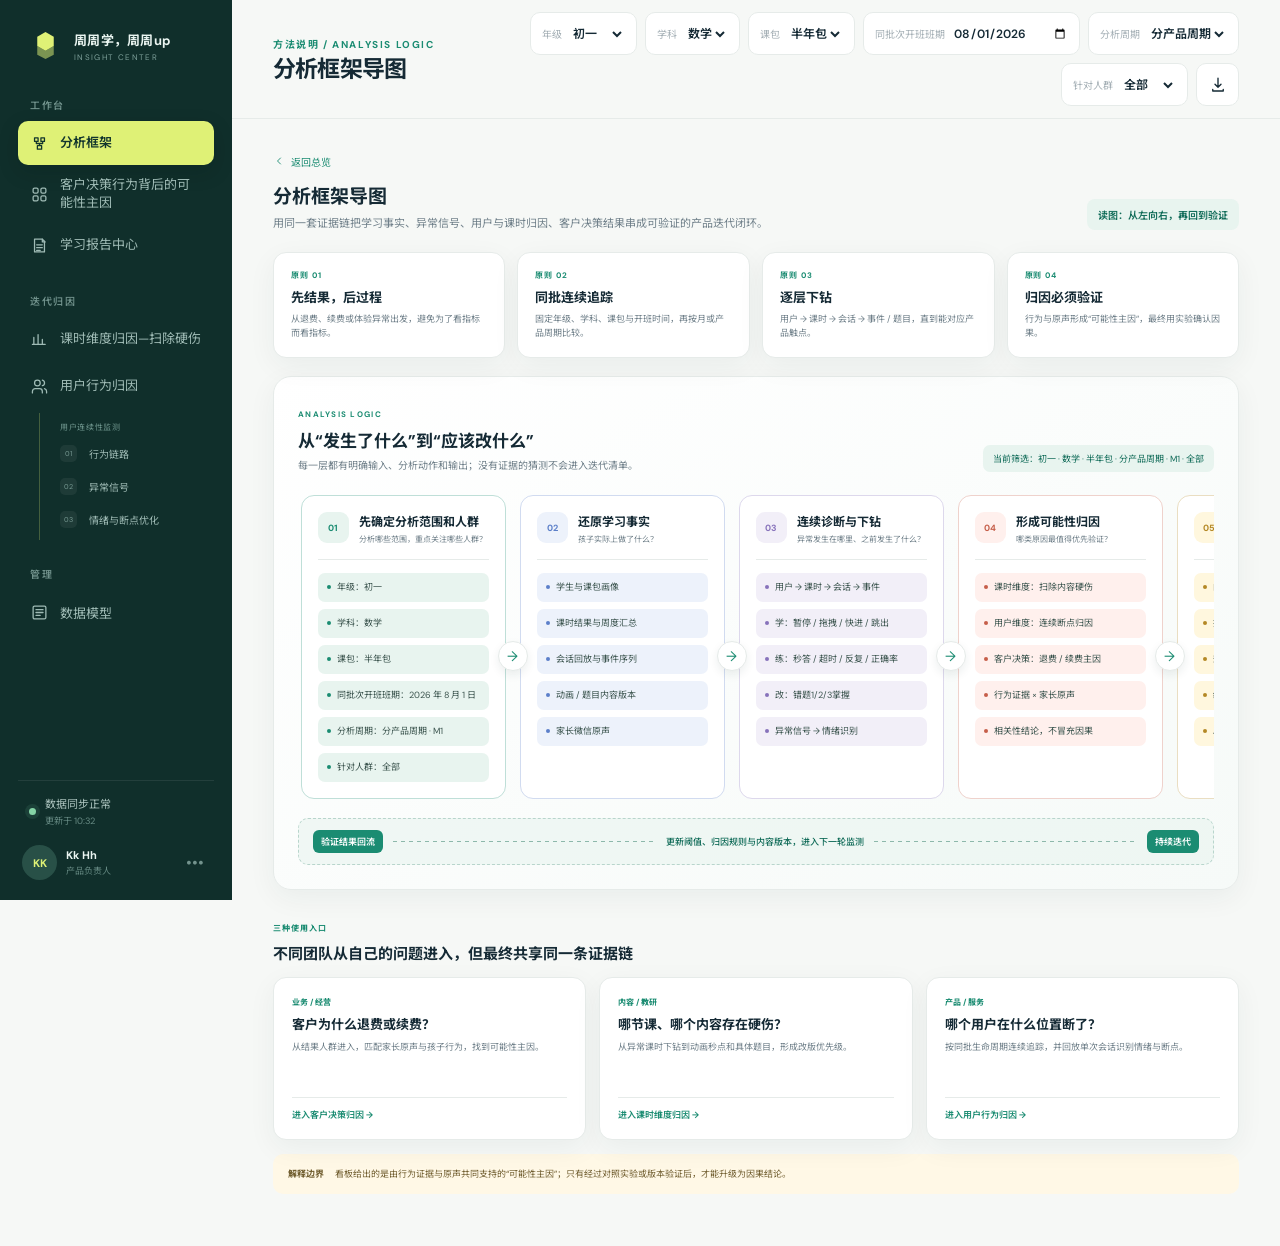
==== commit a93ed4f0: "feat: 新增家长学习报告与服务解读中心" ====
--- a/index.html
+++ b/index.html
@@ -902,6 +902,66 @@
   .stage-rule-list em { grid-column: 2; }
 }
 
+/* ==================== 学习报告中心 ==================== */
+.report-center { max-width: 1280px; margin: 0 auto; }
+.report-center-head { display: flex; align-items: flex-end; justify-content: space-between; gap: 24px; margin-bottom: 20px; }
+.report-center-head > div > span { color: var(--mint); font-size: 9px; font-weight: 700; letter-spacing: .16em; }
+.report-center-head h2 { margin: 7px 0 7px; font-size: 21px; letter-spacing: -.025em; }
+.report-center-head p { max-width: 760px; margin: 0; color: var(--muted); font-size: 10px; line-height: 1.7; }
+.report-toolbar { display: grid; grid-template-columns: 190px minmax(440px,1fr) 210px; gap: 12px; align-items: stretch; margin-bottom: 12px; padding: 12px; border: 1px solid var(--line); border-radius: 15px; background: white; box-shadow: var(--shadow); }
+.report-toolbar > label { display: flex; flex-direction: column; justify-content: center; gap: 5px; padding: 0 11px; border-radius: 9px; background: #f6f8f6; }
+.report-toolbar > label span,.report-period small { color: var(--faint); font-size: 8px; }
+.report-toolbar select { width: 100%; border: 0; outline: 0; background: transparent; color: var(--ink); font-size: 10px; font-weight: 700; }
+.report-type-tabs { display: grid; grid-template-columns: repeat(4,1fr); gap: 5px; }
+.report-type-tabs button { padding: 9px 7px; border: 1px solid transparent; border-radius: 9px; background: #f7f9f8; cursor: pointer; }
+.report-type-tabs button:hover { border-color: #bdd8cf; }
+.report-type-tabs button.active { border-color: var(--mint); color: var(--mint-deep); background: var(--mint-pale); box-shadow: inset 0 0 0 1px rgba(27,140,114,.05); }
+.report-type-tabs b,.report-type-tabs small { display: block; }
+.report-type-tabs b { font-size: 10px; }.report-type-tabs small { margin-top: 3px; color: var(--faint); font-size: 7px; }.report-type-tabs .active small { color: #609889; }
+.report-period { display: grid; grid-template-columns: 27px 1fr 27px; align-items: center; gap: 5px; padding: 6px; border: 1px solid var(--line); border-radius: 9px; }
+.report-period button { width: 27px; height: 27px; border: 0; border-radius: 7px; background: #f2f5f3; cursor: pointer; font-size: 18px; }
+.report-period span { text-align: center; }.report-period small,.report-period b { display: block; }.report-period b { margin-top: 3px; font-size: 8px; }
+.audience-switch { display: flex; align-items: center; gap: 7px; margin-bottom: 20px; padding: 8px 10px; border-radius: 12px; background: #eaf0ed; }
+.audience-switch > span { padding: 0 7px; color: var(--muted); font-size: 8px; font-weight: 600; }
+.audience-switch > button { display: grid; grid-template-columns: 27px 1fr; column-gap: 7px; padding: 7px 11px; border: 1px solid transparent; border-radius: 9px; background: transparent; cursor: pointer; text-align: left; }
+.audience-switch > button i { grid-row: 1/3; width: 27px; height: 27px; display: grid; place-items: center; border-radius: 8px; background: rgba(255,255,255,.75); color: var(--muted); font-size: 8px; font-style: normal; font-weight: 700; }
+.audience-switch > button b { font-size: 9px; }.audience-switch > button small { margin-top: 2px; color: var(--faint); font-size: 7px; }
+.audience-switch > button.active { border-color: #dbe6e2; background: white; box-shadow: 0 4px 13px rgba(22,54,47,.05); }
+.audience-switch > button.active i { color: white; background: var(--mint); }
+.audience-actions { margin-left: auto; }.audience-actions button { padding: 9px 13px; border: 0; border-radius: 8px; color: white; background: #163d35; cursor: pointer; font-size: 8px; font-weight: 600; }
+
+.parent-report-paper,.service-brief { overflow: hidden; border: 1px solid #dfe6e3; border-radius: 20px; background: white; box-shadow: 0 16px 42px rgba(22,54,47,.07); }
+.parent-report-cover { position: relative; overflow: hidden; display: flex; align-items: center; justify-content: space-between; min-height: 145px; padding: 32px 39px; color: white; background: linear-gradient(125deg,#123c34,#1b7967 68%,#6e9a62); }
+.parent-report-cover::after { content:""; position:absolute; right:80px; top:-76px; width:230px; height:230px; border:1px solid rgba(255,255,255,.13); border-radius:50%; box-shadow:0 0 0 42px rgba(255,255,255,.035),0 0 0 86px rgba(255,255,255,.025); }
+.parent-report-cover > div { position: relative; z-index: 1; }.parent-report-cover span { color: var(--lime); font-size: 9px; font-weight: 700; letter-spacing: .12em; }.parent-report-cover h2 { margin: 10px 0 7px; font-size: 25px; letter-spacing: -.025em; }.parent-report-cover p { margin: 0; color: #a9c9c1; font-size: 9px; }
+.parent-report-cover > i { position: relative; z-index: 1; width: 62px; height: 62px; display: grid; place-items:center; border: 1px solid rgba(255,255,255,.25); border-radius: 20px; background: rgba(255,255,255,.12); color: var(--lime); font-size: 22px; font-style: normal; font-weight: 700; backdrop-filter: blur(6px); }
+.parent-opening { padding: 27px 39px 21px; }.parent-opening > span,.report-learning-view > div > span,.report-learning-view aside > span,.parent-action > span,.report-stage-road header span { color: var(--mint); font-size: 8px; font-weight: 700; letter-spacing: .11em; }.parent-opening h3 { margin: 8px 0 7px; font-size: 17px; }.parent-opening p { margin: 0; color: var(--muted); font-size: 9px; }
+.parent-metric-grid { display: grid; grid-template-columns: repeat(4,1fr); margin: 0 39px 25px; border: 1px solid var(--line); border-radius: 14px; background: #fbfcfb; }
+.parent-metric-grid > div { padding: 16px 18px; border-right: 1px solid var(--line); }.parent-metric-grid > div:last-child { border:0; }.parent-metric-grid small,.parent-metric-grid b,.parent-metric-grid span { display: block; }.parent-metric-grid > div > small { color: var(--faint); font-size: 8px; }.parent-metric-grid b { margin: 7px 0 4px; font-size: 21px; }.parent-metric-grid b em { color: var(--muted); font-size: 9px; font-style: normal; }.parent-metric-grid span { color: var(--mint); font-size: 7px; }
+.report-learning-view { display: grid; grid-template-columns: 1.35fr .75fr; gap: 27px; margin: 0 39px 26px; padding: 25px; border-radius: 15px; background: #f3f8f5; }
+.report-learning-view > div { min-width:0; }.report-learning-view h3 { margin: 7px 0; font-size: 14px; }.report-learning-view p { margin: 0; color: var(--muted); font-size: 9px; line-height: 1.7; }
+.report-trend { position: relative; height: 87px; margin-top: 16px; padding: 10px 12px; border: 1px solid #e0ebe6; border-radius: 10px; background: white; }.report-trend > span { position:absolute; z-index:2; top:9px; left:11px; color:var(--faint); font-size:7px; }.report-trend small { position:absolute; right:10px; top:9px; color:var(--mint); font-size:7px; }.report-spark { width:100%; height:58px; margin-top:12px; }.report-spark polygon { fill:url(#reportArea); }.report-spark polyline { stroke:#1b8c72; }
+.report-learning-view aside { padding-left: 23px; border-left: 1px solid #dfe9e5; }.report-learning-view ul { display:grid; gap:12px; margin:13px 0 0; padding:0; list-style:none; }.report-learning-view li { display:grid; grid-template-columns:25px 1fr; gap:9px; align-items:center; }.report-learning-view li > i { width:25px; height:25px; display:grid; place-items:center; border-radius:8px; color:var(--mint-deep); background:white; font-size:9px; font-style:normal; font-weight:700; }.report-learning-view li b,.report-learning-view li small { display:block; }.report-learning-view li b { font-size:9px; }.report-learning-view li small { margin-top:3px; color:var(--faint); font-size:7px; line-height:1.35; }
+.report-stage-road { margin: 0 39px 26px; padding: 20px 23px; border:1px solid #eee3bb; border-radius:14px; background:#fffbef; }.report-stage-road header b { display:block; margin-top:5px; font-size:12px; }.report-stage-road > div { display:grid; grid-template-columns:1fr auto 1fr auto 1fr; align-items:center; gap:12px; margin-top:16px; }.report-stage-road > div > span { display:grid; grid-template-columns:28px 1fr; gap:8px; align-items:center; }.report-stage-road i { grid-row:1/3; width:28px; height:28px; display:grid; place-items:center; border-radius:50%; color:#96731e; background:#fff2c9; font-size:8px; font-style:normal; }.report-stage-road .done i { color:white; background:var(--mint); }.report-stage-road b,.report-stage-road small { display:block; }.report-stage-road b { font-size:9px; }.report-stage-road small { color:var(--faint); font-size:7px; }.report-stage-road em { color:#c6ae68; font-style:normal; }
+.parent-action { margin: 0 39px 28px; padding: 22px 24px; border-radius: 14px; color:white; background:#173e36; }.parent-action > span { color:var(--lime); }.parent-action h3 { margin:8px 0 16px; font-size:14px; }.parent-action > div { display:grid; grid-template-columns:repeat(3,1fr); gap:13px; }.parent-action p { display:grid; grid-template-columns:23px 1fr; gap:8px; margin:0; color:#c0d3ce; font-size:8px; line-height:1.65; }.parent-action p b { width:23px; height:23px; display:grid; place-items:center; border-radius:7px; color:#173e36; background:var(--lime); font-size:8px; }
+.parent-report-paper > footer { display:flex; justify-content:space-between; gap:20px; padding:13px 39px; color:var(--faint); background:#f8faf9; font-size:7px; }
+
+.service-brief { padding: 31px 35px 35px; }.service-brief > header { display:flex; align-items:flex-start; justify-content:space-between; gap:20px; padding-bottom:23px; border-bottom:1px solid var(--line); }.service-brief > header span { color:var(--violet); font-size:8px; font-weight:700; letter-spacing:.12em; }.service-brief > header h2 { margin:7px 0 5px; font-size:21px; }.service-brief > header p { margin:0; color:var(--faint); font-size:8px; }.service-risk { padding:8px 12px; border-radius:8px; color:#8a6a18; background:#fff4d2; font-size:9px; font-style:normal; font-weight:700; }.service-risk.is-high { color:#b6503d; background:var(--coral-pale); }
+.service-conclusion { margin:22px 0 15px; padding:19px 21px; border-left:4px solid var(--violet); border-radius:0 12px 12px 0; background:#f6f3fa; }.service-conclusion span,.evidence-chain header span,.service-grid article > span,.service-boundary > span { color:#6f5b9e; font-size:8px; font-weight:700; letter-spacing:.08em; }.service-conclusion h3 { margin:7px 0 5px; font-size:14px; }.service-conclusion p { margin:0; color:var(--muted); font-size:9px; }.service-conclusion p b { color:#6f5b9e; }
+.evidence-chain { padding:20px; border:1px solid var(--line); border-radius:14px; }.evidence-chain header b { display:block; margin-top:5px; font-size:11px; }.evidence-chain > div { display:grid; grid-template-columns:1fr auto 1fr auto 1fr auto 1fr; align-items:center; gap:8px; margin-top:16px; }.evidence-chain article { min-height:106px; padding:12px; border-radius:10px; background:#f7f9f8; }.evidence-chain article i { width:22px; height:22px; display:grid; place-items:center; border-radius:7px; color:white; background:var(--violet); font-size:7px; font-style:normal; }.evidence-chain article span,.evidence-chain article b,.evidence-chain article small { display:block; }.evidence-chain article span { margin-top:9px; color:var(--faint); font-size:7px; }.evidence-chain article b { margin-top:4px; font-size:9px; line-height:1.45; }.evidence-chain article small { margin-top:4px; color:var(--muted); font-size:7px; line-height:1.4; }.evidence-chain > div > em { color:#b5aaa7; font-style:normal; }
+.service-grid { display:grid; grid-template-columns:1.15fr .85fr; gap:14px; margin-top:14px; }.service-grid > article { padding:20px; border:1px solid var(--line); border-radius:14px; }.service-grid blockquote { margin:12px 0; padding:14px 16px; border:0; border-radius:10px; color:var(--ink); background:#f4f8f6; font-size:9px; line-height:1.8; }.service-grid button { padding:8px 11px; border:0; border-radius:7px; color:white; background:var(--mint); cursor:pointer; font-size:8px; font-weight:600; }.service-grid ul { display:grid; gap:8px; margin:12px 0 0; padding-left:18px; color:var(--muted); font-size:8px; line-height:1.65; }
+.service-boundary { margin-top:14px; padding:18px 20px; border-radius:14px; background:#fffaf1; }.service-boundary > div { display:grid; grid-template-columns:1fr 1fr; gap:10px; margin-top:10px; }.service-boundary p { margin:0; padding:10px 12px; border-radius:8px; color:var(--muted); background:white; font-size:8px; line-height:1.6; }.service-boundary p b { display:block; margin-bottom:3px; }.service-boundary .do b { color:var(--mint); }.service-boundary .dont b { color:var(--coral); }
+
+@media (max-width: 1050px) {
+  .report-toolbar { grid-template-columns:1fr; }.report-toolbar > label { padding:11px; }.report-learning-view { grid-template-columns:1fr; }.report-learning-view aside { padding:18px 0 0; border-left:0; border-top:1px solid #dfe9e5; }.evidence-chain > div { grid-template-columns:1fr; }.evidence-chain > div > em { text-align:center; transform:rotate(90deg); }.service-grid { grid-template-columns:1fr; }
+}
+@media (max-width: 760px) {
+  .report-center-head { align-items:flex-start; flex-direction:column; }.report-type-tabs { grid-template-columns:repeat(2,1fr); }.audience-switch { align-items:stretch; flex-wrap:wrap; }.audience-switch > span { width:100%; }.audience-switch > button { flex:1; min-width:150px; }.audience-actions { width:100%; margin:0; }.audience-actions button { width:100%; }.parent-report-cover { padding:25px 22px; }.parent-report-cover h2 { font-size:19px; }.parent-opening { padding:22px; }.parent-metric-grid { grid-template-columns:repeat(2,1fr); margin:0 22px 20px; }.parent-metric-grid > div:nth-child(2) { border-right:0; }.parent-metric-grid > div:nth-child(-n+2) { border-bottom:1px solid var(--line); }.report-learning-view,.report-stage-road,.parent-action { margin-left:22px; margin-right:22px; }.report-stage-road > div { grid-template-columns:1fr; }.report-stage-road em { text-align:center; transform:rotate(90deg); }.parent-action > div { grid-template-columns:1fr; }.parent-report-paper > footer { align-items:flex-start; flex-direction:column; padding:13px 22px; }.service-brief { padding:23px 18px; }.service-brief > header { flex-direction:column; }.service-boundary > div { grid-template-columns:1fr; }
+}
+@media print {
+  body { background:white; }.sidebar,.topbar,.report-center-head,.report-toolbar,.audience-switch,.toast,.scrim { display:none !important; }.app-shell,.main { display:block; }.content { max-width:none; padding:0; }.report-center { max-width:none; }.parent-report-paper,.service-brief { border:0; border-radius:0; box-shadow:none; }.parent-report-paper { print-color-adjust:exact; -webkit-print-color-adjust:exact; }.service-brief { padding:10mm; } @page { size:A4; margin:9mm; }
+}
+
     </style>
 
   </head>
@@ -924,6 +984,10 @@
           <button class="nav-item active" data-view="overview">
             <svg viewBox="0 0 24 24"><rect x="3" y="3" width="7" height="7" rx="2"/><rect x="14" y="3" width="7" height="7" rx="2"/><rect x="3" y="14" width="7" height="7" rx="2"/><rect x="14" y="14" width="7" height="7" rx="2"/></svg>
             <span>客户决策行为背后的可能性主因</span>
+          </button>
+          <button class="nav-item" data-view="reports">
+            <svg viewBox="0 0 24 24"><path d="M5 3h11l3 3v15H5z"/><path d="M16 3v4h4M8 11h8M8 15h8M8 19h5"/></svg>
+            <span>学习报告中心</span>
           </button>
           <p class="nav-label nav-label-spaced">迭代归因</p>
           <button class="nav-item" data-view="lesson">
@@ -988,7 +1052,7 @@
     <div class="toast" id="toast" role="status"><span>✓</span><p>报表已导出</p></div>
     <div class="scrim" id="scrim"></div>
     <script>
-const state = { view: "framework", period: "m1", analysisCycle: "product", segment: "all", grade: "g7", subject: "math", packageType: "half", courseStartDate: "2026-08-01", userGroup: "all", selectedUser: null, selectedLessonSession: null, outcome: "refund", expandedLesson: 4, signalSort: "lift", chainRange: "current" };
+const state = { view: "framework", period: "m1", analysisCycle: "product", segment: "all", grade: "g7", subject: "math", packageType: "half", courseStartDate: "2026-08-01", userGroup: "all", selectedUser: null, selectedLessonSession: null, outcome: "refund", expandedLesson: 4, signalSort: "lift", chainRange: "current", reportType: "week", reportStudent: "STU-1132", reportAudience: "parent", reportOffset: 0 };
 let analysisStepObserver = null;
 let drawerReturnFocus = null;
 
@@ -2383,7 +2447,8 @@
   const matrix = `<article class="panel tracking-panel"><div class="panel-header"><div><h3>月度用户课时状态矩阵</h3><p>一个月 9 节：四周每周解锁 2 节，另加 1 节月度综合课；点击用户名查看完整课时明细</p></div><div class="status-legend"><span><i class="done"></i>完课</span><span><i class="learning"></i>参未完</span><span><i class="exit"></i>跳出</span><span><i class="missed"></i>未参</span></div></div>
       <div class="tracking-wrap"><table class="tracking-table month-tracking-table"><thead><tr class="week-band"><th rowspan="2">用户</th><th rowspan="2">结果状态</th><th colspan="2">第 1 周</th><th colspan="2">第 2 周</th><th colspan="2">第 3 周</th><th colspan="2">第 4 周</th><th>月度加课</th></tr><tr>${lessonRows.map((_,i)=>`<th>L${String(i+1).padStart(2,"0")}</th>`).join("")}</tr></thead><tbody>${visibleUsers.map(u=>`<tr><td><button class="student-name-button" data-select-user="${u.id}"><b>${u.name}</b><small>${u.id} · ${u.city} · ${u.channel}</small><em>查看课时明细 →</em></button></td><td><span class="lifecycle ${u.refunded?'churn':'active'}">${u.refunded?'已退费':'未退费'}</span><span class="lifecycle ${u.renew?'renew':'no-renew'}">${u.renew?'已续费':'未续费'}</span>${isPotentialRisk(u)?'<span class="lifecycle risk">潜在风险</span>':''}</td>${u.states.map((s,i)=>`<td><button class="lesson-state ${statusMeta[s][1]}" data-user-detail="${u.id}" data-lesson="${i}" title="${u.name} · ${lessonRows[i].name} · ${statusMeta[s][0]}"><i></i><span>${s==="learning"||s==="exit"?"参未完":s==="missed"?"未参":"完课"}</span></button></td>`).join("")}</tr>`).join("")}</tbody></table></div>
     </article>`;
-  const groupAnalysis = selectedUser ? "" : `<section id="analysis-step-02" class="analysis-step-section" data-analysis-section="02">${signalDistributionPanel()}</section>
+  // 单用户下钻只替换第 01 步的矩阵；02–04 仍作为同一筛选人群的对照基线保留。
+  const groupAnalysis = `<section id="analysis-step-02" class="analysis-step-section" data-analysis-section="02">${signalDistributionPanel()}</section>
     <section id="analysis-step-03" class="analysis-step-section" data-analysis-section="03">${userEmotionAndWarningPanel(visibleUsers)}</section>
     <section id="analysis-step-04" class="analysis-step-section optimization-output-section" data-analysis-section="04"><div class="optimization-step-head"><div><span>04 / 断点优化</span><h2>把共性断点转成产品优化动作</h2><p>用结果人群对照判断优先级，再将动作定位到提醒时机、动画片段、具体题目与订正路径。</p></div><em>输出：可执行、可验证</em></div>
       <div class="compare-grid"><article><span>退费用户典型路径</span><b>连续 2 节未参课 → 退费风险升高</b><p>首次跳出多集中于 L03、L05，且跳出前一节正确率均值低于 65%。</p></article><article><span>续费用户典型路径</span><b>前 6 节完成 ≥ 5 节 → 续费率 71%</b><p>稳定完课用户的错题订正率比未续费用户高 19.4 个百分点。</p></article></div>
@@ -2392,7 +2457,7 @@
     </section>`;
   return `<section class="fade-in">${detailHeader("用户行为归因：连续学表现 → 异常信号 → 情绪识别 → 断点优化", "先看连续学习事实，再定位异常、识别使用情绪，并将断点落到可执行的产品优化位置。", "点击用户/课时：展开会话回放")}
     ${userMonitoringFlow(selectedUser)}
-    ${selectedUser ? "" : analysisProcessNav()}
+    ${analysisProcessNav()}
     <section id="analysis-step-01" class="analysis-step-section" data-analysis-section="01"><div class="continuity-section-head"><div><span>01 / 连续学表现</span><h2>用户学习行为的连续性表现</h2><p>从当前用户生命周期月份开始，每月连续观察四周 8 节常规课和 1 节月度加课。</p></div><em>当前用户生命周期月份开始</em></div>
       <div class="analysis-toolbar"><div><span>当前用户生命周期月份开始</span><b>${lifecyclePeriod()[1]} · ${lifecyclePeriod()[2]} · ${courseFilterLabel()} · ${packageFilterLabel()} · ${courseStartLabel()}开课</b></div><label>周期<select data-lifecycle-period>${lifecyclePeriodOptions()}</select></label><span class="cohort-range">同批进入 2,384 人 · ${lifecyclePeriod()[1]} 共 9 节</span></div>
       <div class="month-plan"><span><b>第 1 周</b>L01–L02</span><i></i><span><b>第 2 周</b>L03–L04</span><i></i><span><b>第 3 周</b>L05–L06</span><i></i><span><b>第 4 周</b>L07–L08</span><i></i><span class="extra"><b>月度加课</b>L09 综合挑战</span></div>
@@ -2400,8 +2465,107 @@
       <div class="segment-definition"><b>潜在流失风险口径</b><span>未退费且未续费，并在最近 4 节中至少 2 节出现未参、参未完或跳出。</span></div>
       ${selectedUser ? userLessonDetailTable(selectedUser) : matrix}
     </section>
-    ${selectedUser ? insight(`<b>${selectedUser.name} 的月度行为：</b>异常标签已按题目阈值标记——≤15 秒为秒答，同题提交 ≥3 次为反复，≥100 秒为过长；可直接定位需要回放的题目。`) : groupAnalysis}
+    ${selectedUser ? insight(`<b>${selectedUser.name} 的月度行为：</b>异常标签已按题目阈值标记——≤15 秒为秒答，同题提交 ≥3 次为反复，≥100 秒为过长；可直接定位需要回放的题目。下方继续保留同一筛选人群的异常信号、情绪预警、断点优化与已流失用户共性分析，便于将个体表现放回群体基线中对照。`) : ""}
+    ${groupAnalysis}
     ${drawerShell()}
+  </section>`;
+}
+
+/* ===================== 学习报告中心 ===================== */
+
+const reportTypes = [
+  ["day", "日报", "当日学习反馈"],
+  ["week", "周报", "一周节奏与收获"],
+  ["month", "月报", "四周进步总结"],
+  ["stage", "阶段报告", "阶段能力与规划"]
+];
+
+function reportRange(type) {
+  const offset = state.reportOffset;
+  if (type === "day") {
+    const index = Math.max(0, Math.min(8, 5 + offset));
+    return { indexes: [index], label: `2026 年 8 月 ${12 + index} 日`, short: lessonRows[index].name.split("·")[0].trim() };
+  }
+  if (type === "week") {
+    const week = Math.max(1, Math.min(4, 3 + offset));
+    return { indexes: [(week - 1) * 2, (week - 1) * 2 + 1], label: `2026 年 8 月第 ${week} 周`, short: `W${week}` };
+  }
+  if (type === "month") return { indexes: [0,1,2,3,4,5,6,7,8], label: "2026 年 8 月", short: "M1" };
+  return { indexes: [0,1,2,3,4,5,6,7,8], label: "M1 · 基础建立阶段（2026 年 8 月）", short: "M1 阶段" };
+}
+
+function reportSnapshot(user, type) {
+  const range = reportRange(type);
+  const records = range.indexes.map(index => ({ index, ...userLessonRecord(user, index) }));
+  const learned = records.filter(record => record.attended);
+  const completed = learned.filter(record => record.status === "完课");
+  const minutes = learned.reduce((sum, record) => sum + (parseInt(record.duration, 10) || 0), 0);
+  const accuracy = learned.length ? Math.round(learned.reduce((sum, record) => sum + (parseInt(record.accuracy, 10) || 0), 0) / learned.length) : 0;
+  const masteryRows = learned.filter(record => record.masteryRate !== null && record.masteryRate !== undefined);
+  const mastery = masteryRows.length ? Math.round(masteryRows.reduce((sum, record) => sum + Number(record.masteryRate), 0) / masteryRows.length) : 0;
+  const profile = userMonthlyProfile(user);
+  const rhythm = completed.length === records.length ? "稳定" : completed.length >= Math.max(1, records.length - 1) ? "基本稳定" : "需要陪伴";
+  const focusLesson = learned.length ? learned.reduce((worst, record) => (parseInt(record.accuracy, 10) || 100) < (parseInt(worst.accuracy, 10) || 100) ? record : worst, learned[0]) : null;
+  return { range, records, learned, completed, minutes, accuracy, mastery, profile, rhythm, focusLesson };
+}
+
+function reportTrend(snapshot, type) {
+  if (type === "day") return [58, 62, 68, 66, 74, snapshot.accuracy || 72];
+  if (type === "week") return [62, 68, 66, 73, 76, snapshot.accuracy || 74];
+  if (type === "month") return [64, 69, 72, snapshot.accuracy || 73];
+  return [63, 71, Math.max(74, snapshot.accuracy || 74)];
+}
+
+function sparkline(values) {
+  const min = Math.min(...values) - 4, max = Math.max(...values) + 4;
+  const points = values.map((value, index) => `${index * (100 / (values.length - 1))},${52 - (value - min) / (max - min) * 44}`).join(" ");
+  return `<svg class="report-spark" viewBox="0 0 100 56" preserveAspectRatio="none" aria-label="正确率变化趋势"><defs><linearGradient id="reportArea" x1="0" y1="0" x2="0" y2="1"><stop offset="0" stop-color="#1b8c72" stop-opacity=".22"/><stop offset="1" stop-color="#1b8c72" stop-opacity="0"/></linearGradient></defs><polygon points="0,56 ${points} 100,56" fill="url(#reportArea)" stroke="none"/><polyline points="${points}" fill="none" stroke="#1b8c72" stroke-width="2" vector-effect="non-scaling-stroke"/></svg>`;
+}
+
+function parentReport(user, snapshot, type) {
+  const typeLabel = reportTypes.find(item => item[0] === type)[1];
+  const total = snapshot.records.length;
+  const learned = snapshot.learned.length;
+  const focusName = snapshot.focusLesson ? lessonRows[snapshot.focusLesson.index].name.split("·")[1].trim() : "本期学习内容";
+  const positive = snapshot.completed.length === total
+    ? `本${typeLabel.replace("报", "")}的学习节奏很稳定，解锁内容均已完成。`
+    : learned ? `本${typeLabel.replace("报", "")}已开始 ${learned} 节课，学习节奏正在建立。`
+      : "本期尚未开始学习，可以和孩子一起选一个轻松的时间启动。";
+  const stageCopy = type === "stage" ? `<section class="report-stage-road"><header><span>阶段成长路径</span><b>从“跟着做”到“能迁移”</b></header><div><span class="done"><i>✓</i><b>基础概念</b><small>能识别并完成基础题</small></span><em>→</em><span class="done"><i>✓</i><b>方法运用</b><small>能在类似题中使用方法</small></span><em>→</em><span><i>3</i><b>综合迁移</b><small>下阶段重点</small></span></div></section>` : "";
+  return `<article class="parent-report-paper">
+    <header class="parent-report-cover"><div><span>${typeLabel} · ${snapshot.range.short}</span><h2>${user.name.replace("*", "同学")}的${subjectFilterLabel()}学习报告</h2><p>${snapshot.range.label} · ${gradeFilterLabel()} · ${packageFilterLabel()}</p></div><i>${user.name.slice(0,1)}</i></header>
+    <section class="parent-opening"><span>给家长的一句话</span><h3>${positive}</h3><p>我们更关注孩子是否愿意继续学、是否真正掌握，而不是单纯追求时长。</p></section>
+    <section class="parent-metric-grid"><div><small>学习完成</small><b>${snapshot.completed.length}<em> / ${total} 节</em></b><span>${snapshot.rhythm}</span></div><div><small>投入时间</small><b>${snapshot.minutes}<em> 分钟</em></b><span>有效学习累计</span></div><div><small>练习表现</small><b>${snapshot.accuracy || "—"}<em>${snapshot.accuracy ? "%" : ""}</em></b><span>答题正确率</span></div><div><small>订正掌握</small><b>${snapshot.mastery || "—"}<em>${snapshot.mastery ? "%" : ""}</em></b><span>改错后二次答对</span></div></section>
+    <section class="report-learning-view"><div><span>学习状态</span><h3>${snapshot.rhythm === "稳定" ? "节奏稳定，正在形成好习惯" : "已经起步，需要把节奏稳下来"}</h3><p>${focusName}是本期最值得再巩固的内容。从练习结果看，孩子已经有一定基础，再给一次独立完成同类题的机会，更容易把方法真正掌握。</p><div class="report-trend"><span>近期练习趋势</span>${sparkline(reportTrend(snapshot, type))}<small>整体呈向上趋势</small></div></div><aside><span>本期亮点</span><ul><li><i>✓</i><p><b>愿意继续尝试</b><small>遇到错题后有订正动作</small></p></li><li><i>✓</i><p><b>基础知识较扎实</b><small>常规练习正确率 ${snapshot.accuracy || 0}%</small></p></li><li><i>↑</i><p><b>学习节奏在进步</b><small>从提醒启动向主动完成过渡</small></p></li></ul></aside></section>
+    ${stageCopy}
+    <section class="parent-action"><span>下一步，家长可以这样陪伴</span><h3>一次 15 分钟的轻陪伴，比追问分数更有效</h3><div><p><b>1</b>请孩子用自己的话讲一遍“${focusName}”的解题思路。</p><p><b>2</b>只问“哪一步最需要帮助”，不回放快进、答错等过程细节。</p><p><b>3</b>按计划完成下一节课，继续观察是否能独立迁移。</p></div></section>
+    <footer><span>数据截至 2026-08-15 10:32</span><span>报告用于学习陪伴，不作为对孩子的评价或心理判断</span></footer>
+  </article>`;
+}
+
+function serviceInterpretation(user, snapshot, type) {
+  const focus = snapshot.focusLesson;
+  const focusName = focus ? lessonRows[focus.index].name : "暂无有效学习记录";
+  const warning = dropoutWarning(user);
+  const issue = snapshot.profile.type === "受挫型" ? "难度受挫" : snapshot.profile.type === "无聊型" ? "节奏偏慢" : snapshot.profile.type === "涣散型" ? "学习节奏中断" : "整体正向";
+  const script = `您好，这期我们看到${user.name.replace("*", "同学")}已完成 ${snapshot.completed.length} 节课，一共投入 ${snapshot.minutes} 分钟。好的地方是孩子愿意继续尝试，并且有改错动作。接下来最值得关注的是${focusName.split("·")[1]?.trim() || focusName}，建议这周用 15 分钟让孩子讲一遍思路，我们会继续看下一节的独立完成情况。`;
+  return `<article class="service-brief">
+    <header><div><span>SERVICE BRIEF · 仅服务方可见</span><h2>${user.name}报告解读单</h2><p>${snapshot.range.label} · 解读路径：先结论 → 再证据 → 后建议</p></div><em class="service-risk is-${warning.level === "高危" ? "high" : "watch"}">${warning.level} · ${warning.score}</em></header>
+    <section class="service-conclusion"><span>01 · 先说结论</span><h3>${snapshot.rhythm === "稳定" ? "学习节奏稳定，需继续强化效果感知" : "学习已经发生，但连续性需要优先稳住"}</h3><p>当前可能性主因为<b>${issue}</b>。这是基于行为的服务判断，不是对孩子的心理定性。</p></section>
+    <section class="evidence-chain"><header><span>02 · 证据链</span><b>每个判断都要能回到行为事实</b></header><div><article><i>1</i><span>学习事实</span><b>${snapshot.learned.length}/${snapshot.records.length} 节参课 · ${snapshot.completed.length} 节完课</b><small>${snapshot.minutes} 分钟有效学习</small></article><em>→</em><article><i>2</i><span>结果表现</span><b>正确率 ${snapshot.accuracy || 0}% · 订正 ${snapshot.mastery || 0}%</b><small>薄弱内容：${focusName}</small></article><em>→</em><article><i>3</i><span>过程信号</span><b>${snapshot.profile.type} · 指数 ${snapshot.profile.index}</b><small>过长 ${snapshot.profile.slow} · 反复 ${snapshot.profile.repeat} · 秒答 ${snapshot.profile.instant}</small></article><em>→</em><article><i>4</i><span>服务动作</span><b>${warning.level === "高危" ? "24 小时内触达" : "本周完成一次解读"}</b><small>陪伴后观察下一节独立完成</small></article></div></section>
+    <section class="service-grid"><article><span>03 · 建议话术</span><blockquote id="serviceScript">${script}</blockquote><button data-copy-script>复制解读话术</button></article><article><span>04 · 沟通追问</span><ul><li>孩子最近一般在什么时间学？这个时间是否容易被打断？</li><li>孩子会不会主动提到哪一部分有意思或有点难？</li><li>家长更希望下一阶段看到习惯、能力还是成绩变化？</li></ul></article></section>
+    <section class="service-boundary"><span>沟通边界</span><div><p class="do"><b>✓ 建议说</b>“这段内容值得再巩固一次”、“我们一起找合适节奏”</p><p class="dont"><b>× 不要说</b>“孩子不认真”、“经常乱选”、“我们监测到他发呆”</p></div></section>
+  </article>`;
+}
+
+function reportsTemplate() {
+  const user = trackingUsers.find(item => item.id === state.reportStudent) || trackingUsers[0];
+  const snapshot = reportSnapshot(user, state.reportType);
+  return `<section class="fade-in report-center">
+    <div class="report-center-head"><div><span>BEHAVIOR TO GROWTH</span><h2>从行为数据，到家长看得懂的成长报告</h2><p>家长版只呈现学习进展、收获和陪伴建议；服务方版保留行为证据、解读话术与沟通边界。</p></div><span class="data-note"><i></i> 演示报告 · 数据已脱敏</span></div>
+    <div class="report-toolbar"><label><span>学生</span><select data-report-student>${trackingUsers.map(item => `<option value="${item.id}" ${item.id === user.id ? "selected" : ""}>${item.name} · ${item.id}</option>`).join("")}</select></label><div class="report-type-tabs">${reportTypes.map(item => `<button class="${state.reportType === item[0] ? "active" : ""}" data-report-type="${item[0]}"><b>${item[1]}</b><small>${item[2]}</small></button>`).join("")}</div><div class="report-period"><button data-report-shift="-1" aria-label="上一期">‹</button><span><small>报告周期</small><b>${snapshot.range.label}</b></span><button data-report-shift="1" aria-label="下一期">›</button></div></div>
+    <div class="audience-switch"><span>查看视角</span><button class="${state.reportAudience === "parent" ? "active" : ""}" data-report-audience="parent"><i>家</i><b>家长版报告</b><small>可分享·无监控语言</small></button><button class="${state.reportAudience === "service" ? "active" : ""}" data-report-audience="service"><i>服</i><b>服务方解读</b><small>证据链·话术·行动</small></button><div class="audience-actions"><button data-print-report>打印 / 导出 PDF</button></div></div>
+    <div id="reportDocument">${state.reportAudience === "parent" ? parentReport(user, snapshot, state.reportType) : serviceInterpretation(user, snapshot, state.reportType)}</div>
   </section>`;
 }
 
@@ -2483,9 +2647,11 @@
     ["08", "用户周度汇总表", "user_weekly_summaries", "每位学生 × 每自然周", ["解锁 / 学习 / 完成数", "session / break 计数", "resume_within_24h_count", "答题数 / 正确率", "health_score · 健康分", "risk_level · 风险等级"], "结果层", false],
     ["09", "内容质量表", "content_quality", "知识点 × 内容版本 × 日", ["动画ID / 版本", "题集ID / 版本", "break_session_rate · 断点率", "top_break_position · 断点热区", "难度 / 退出指标", "掌握指标"], "评估层", false],
     ["10", "用户结果决策表", "user_outcome_decisions", "一次退费/续费结果一行，冻结当时完课表现与反馈原因", ["outcome_type · 决策类型", "outcome_status · 结果状态", "completion_band · 完课分层", "completion_rate · 当时完课率", "primary_reason_code · 原因", "feedback_source · 反馈来源"], "结果决策层", true],
-    ["11", "家长微信原声表", "parent_voice_feedback", "指导师收到的脱敏原声、分类主题及行为匹配结论", ["voice_text · 脱敏原声", "advisor_id · 指导师匿名ID", "primary_topic · 主主题", "topic_labels_json · 分类标签", "classification_confidence · 置信度", "behavior_evidence_json · 行为证据", "attribution_conclusion · 归因", "recommended_action · 动作"], "原声归因层", true]
+    ["11", "家长微信原声表", "parent_voice_feedback", "指导师收到的脱敏原声、分类主题及行为匹配结论", ["voice_text · 脱敏原声", "advisor_id · 指导师匿名ID", "primary_topic · 主主题", "topic_labels_json · 分类标签", "classification_confidence · 置信度", "behavior_evidence_json · 行为证据", "attribution_conclusion · 归因", "recommended_action · 动作"], "原声归因层", true],
+    ["12", "学习报告快照表", "learning_report_snapshots", "学生 × 日/周/月/阶段的家长版报告快照", ["report_type · 报告类型", "period_start / end · 周期", "learning_seconds · 学习时长", "accuracy / mastery · 结果", "parent_summary · 家长摘要", "review_status · 审核发布", "data_cutoff_at · 数据截止"], "报告交付层", true],
+    ["13", "服务解读表", "report_service_interpretations", "证据链、解读话术、跟进任务与结果", ["possible_primary_cause · 可能主因", "evidence_json · 行为证据", "risk_level · 风险等级", "suggested_script · 建议话术", "communication_boundary · 沟通边界", "followup_due_at · 跟进时点", "followup_result · 跟进结果"], "报告交付层", true]
   ];
-  return `<section class="fade-in">${detailHeader("底层数据模型", "十一张表把用户结果、家长原声、用户画像、连续行为、情绪状态与内容质量串起来。", "11 张表 · 19 类事件 · 17 个视图")}
+  return `<section class="fade-in">${detailHeader("底层数据模型", "十三张表把用户结果、家长原声、连续行为、学习报告与服务解读串起来。", "13 张表 · 19 类事件 · 18 个视图")}
     <div class="model-flow"><span>家长原声</span><i>分类抽取</i><span>结果决策</span><i>定位人群</i><span>学生画像</span><i>1 : N</i><span class="is-new">学习会话</span><i>1 : N</i><span class="is-new">行为事件</span><i>规则判定</i><span class="is-new">异常信号</span><i>加权</i><span class="is-new">情绪状态</span><i>验证</i><span>课节结果</span></div>
     <div class="model-grid">${models.map(m => `<article class="model-card ${m[6] ? "is-new" : ""}"><header><span>${m[0]}</span><div><h3>${m[1]}</h3><code>${m[2]}</code></div></header><p>${m[3]}</p><div class="field-list">${m[4].map(f => `<span>${f}</span>`).join("")}</div><footer><i></i>${m[5]}${m[6] ? " · 本次新增" : ""}</footer></article>`).join("")}</div>
     <div class="panel panel-full" style="margin-top:18px"><div class="panel-header"><div><h3>埋点事件口径</h3><p>同一 session_id 内按 event_sequence 排序，即可完整还原一次连续使用行为</p></div><span class="panel-tag">19 类事件 · 8 类新增</span></div><div class="table-wrap"><table class="event-table"><thead><tr><th>事件名</th><th>触发时机</th><th>关键属性</th><th>支持指标</th><th>状态</th></tr></thead><tbody>${eventRows.map(r => `<tr><td>${r[0]}</td><td>${r[1]}</td><td>${r[2]}</td><td>${r[3]}</td><td>${r[4] ? '<span class="status-dot is-new">待埋点</span>' : '<span class="status-dot">已上报</span>'}</td></tr>`).join("")}</tbody></table></div></div>
@@ -2509,6 +2675,7 @@
   emotion: { title: "厌烦情绪锚定与干预", eyebrow: "方案 03 / 情绪与动作", render: emotionTemplate },
   lesson: { title: "课时维度归因—扫除硬伤", eyebrow: "迭代归因 / 课时", render: lessonTemplate },
   users: { title: "用户行为归因", eyebrow: "迭代归因 / 用户", render: usersTemplate },
+  reports: { title: "学习报告中心", eyebrow: "家长沟通 / LEARNING REPORT", render: reportsTemplate },
   model: { title: "底层数据模型", eyebrow: "数据管理", render: modelTemplate }
 };
 
@@ -2629,6 +2796,33 @@
     state.selectedLessonSession = null;
     render();
   }));
+  document.querySelectorAll("[data-report-type]").forEach(el => el.addEventListener("click", () => {
+    state.reportType = el.dataset.reportType;
+    state.reportOffset = 0;
+    render();
+  }));
+  document.querySelectorAll("[data-report-audience]").forEach(el => el.addEventListener("click", () => {
+    state.reportAudience = el.dataset.reportAudience;
+    render();
+  }));
+  document.querySelectorAll("[data-report-student]").forEach(el => el.addEventListener("change", () => {
+    state.reportStudent = el.value;
+    render();
+  }));
+  document.querySelectorAll("[data-report-shift]").forEach(el => el.addEventListener("click", () => {
+    const next = state.reportOffset + Number(el.dataset.reportShift);
+    state.reportOffset = state.reportType === "day" ? Math.max(-5, Math.min(3, next)) : state.reportType === "week" ? Math.max(-2, Math.min(1, next)) : 0;
+    render();
+  }));
+  document.querySelectorAll("[data-print-report]").forEach(el => el.addEventListener("click", () => window.print()));
+  document.querySelectorAll("[data-copy-script]").forEach(el => el.addEventListener("click", async () => {
+    const script = document.getElementById("serviceScript")?.textContent.trim() || "";
+    try { await navigator.clipboard.writeText(script); }
+    catch (_) {
+      const area = document.createElement("textarea"); area.value = script; document.body.appendChild(area); area.select(); document.execCommand("copy"); area.remove();
+    }
+    el.textContent = "已复制解读话术 ✓";
+  }));
   document.querySelectorAll("[data-close-drawer]").forEach(el => el.addEventListener("click", closeDrawer));
 }
 
@@ -2660,6 +2854,11 @@
   } else if (state.view === "users") {
     headers = ["用户ID", "脱敏姓名", "退费状态", "续费状态", "城市", "渠道", ...lessonRows.map((_, index) => `L${String(index + 1).padStart(2, "0")}`)];
     rows = trackingUsers.filter(userMatchesGroup).map(user => [user.id, user.name, user.refunded ? "已退费" : "未退费", user.renew ? "已续费" : "未续费", user.city, user.channel, ...user.states.map(status => statusMeta[status][0])]);
+  } else if (state.view === "reports") {
+    const user = trackingUsers.find(item => item.id === state.reportStudent) || trackingUsers[0];
+    const snapshot = reportSnapshot(user, state.reportType);
+    headers = ["学生ID", "学生", "报告类型", "报告周期", "解锁节数", "参课节数", "完课节数", "学习分钟", "练习正确率", "订正掌握率", "学习节奏", "服务风险等级"];
+    rows = [[user.id, user.name, reportTypes.find(item => item[0] === state.reportType)[1], snapshot.range.label, snapshot.records.length, snapshot.learned.length, snapshot.completed.length, snapshot.minutes, `${snapshot.accuracy}%`, `${snapshot.mastery}%`, snapshot.rhythm, dropoutWarning(user).level]];
   } else if (state.view === "model") {
     headers = ["事件名", "触发时机", "关键属性", "支持指标", "状态"];
     rows = eventRows.map(row => [row[0], row[1], row[2], row[3], row[4] ? "待埋点" : "已上报"]);
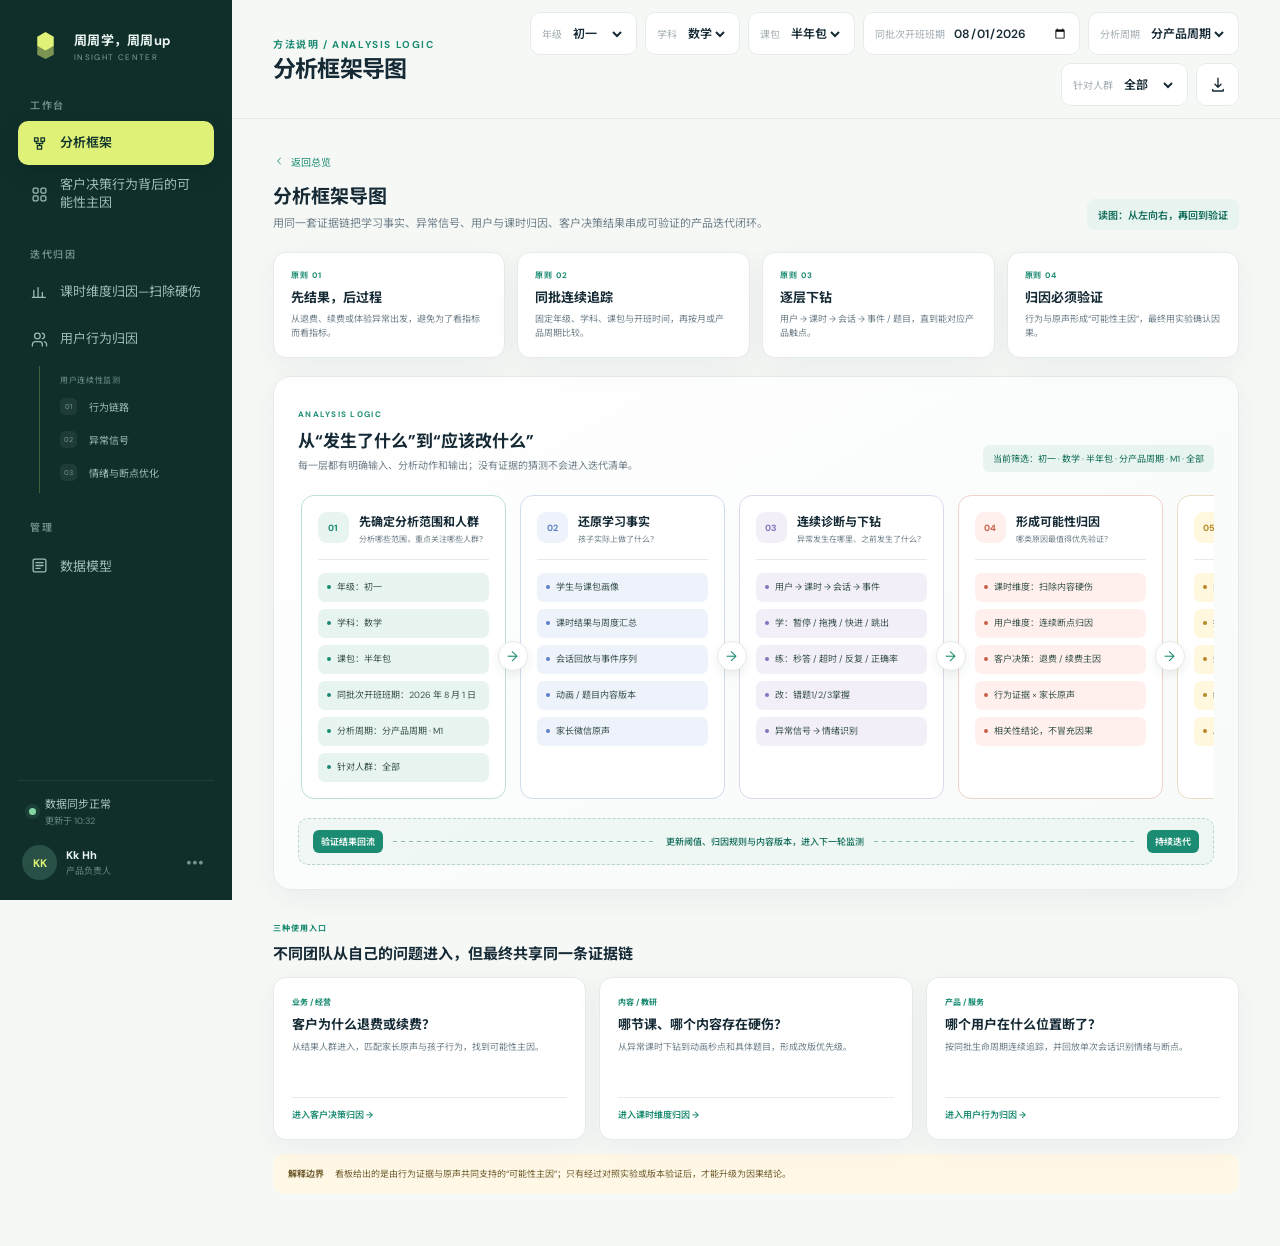
==== commit f522a7dd: "Revert "feat: 新增家长学习报告与服务解读中心" This reverts commit a93ed4f00ebc335083f732c98d65c992ac3c8215." ====
--- a/index.html
+++ b/index.html
@@ -902,66 +902,6 @@
   .stage-rule-list em { grid-column: 2; }
 }
 
-/* ==================== 学习报告中心 ==================== */
-.report-center { max-width: 1280px; margin: 0 auto; }
-.report-center-head { display: flex; align-items: flex-end; justify-content: space-between; gap: 24px; margin-bottom: 20px; }
-.report-center-head > div > span { color: var(--mint); font-size: 9px; font-weight: 700; letter-spacing: .16em; }
-.report-center-head h2 { margin: 7px 0 7px; font-size: 21px; letter-spacing: -.025em; }
-.report-center-head p { max-width: 760px; margin: 0; color: var(--muted); font-size: 10px; line-height: 1.7; }
-.report-toolbar { display: grid; grid-template-columns: 190px minmax(440px,1fr) 210px; gap: 12px; align-items: stretch; margin-bottom: 12px; padding: 12px; border: 1px solid var(--line); border-radius: 15px; background: white; box-shadow: var(--shadow); }
-.report-toolbar > label { display: flex; flex-direction: column; justify-content: center; gap: 5px; padding: 0 11px; border-radius: 9px; background: #f6f8f6; }
-.report-toolbar > label span,.report-period small { color: var(--faint); font-size: 8px; }
-.report-toolbar select { width: 100%; border: 0; outline: 0; background: transparent; color: var(--ink); font-size: 10px; font-weight: 700; }
-.report-type-tabs { display: grid; grid-template-columns: repeat(4,1fr); gap: 5px; }
-.report-type-tabs button { padding: 9px 7px; border: 1px solid transparent; border-radius: 9px; background: #f7f9f8; cursor: pointer; }
-.report-type-tabs button:hover { border-color: #bdd8cf; }
-.report-type-tabs button.active { border-color: var(--mint); color: var(--mint-deep); background: var(--mint-pale); box-shadow: inset 0 0 0 1px rgba(27,140,114,.05); }
-.report-type-tabs b,.report-type-tabs small { display: block; }
-.report-type-tabs b { font-size: 10px; }.report-type-tabs small { margin-top: 3px; color: var(--faint); font-size: 7px; }.report-type-tabs .active small { color: #609889; }
-.report-period { display: grid; grid-template-columns: 27px 1fr 27px; align-items: center; gap: 5px; padding: 6px; border: 1px solid var(--line); border-radius: 9px; }
-.report-period button { width: 27px; height: 27px; border: 0; border-radius: 7px; background: #f2f5f3; cursor: pointer; font-size: 18px; }
-.report-period span { text-align: center; }.report-period small,.report-period b { display: block; }.report-period b { margin-top: 3px; font-size: 8px; }
-.audience-switch { display: flex; align-items: center; gap: 7px; margin-bottom: 20px; padding: 8px 10px; border-radius: 12px; background: #eaf0ed; }
-.audience-switch > span { padding: 0 7px; color: var(--muted); font-size: 8px; font-weight: 600; }
-.audience-switch > button { display: grid; grid-template-columns: 27px 1fr; column-gap: 7px; padding: 7px 11px; border: 1px solid transparent; border-radius: 9px; background: transparent; cursor: pointer; text-align: left; }
-.audience-switch > button i { grid-row: 1/3; width: 27px; height: 27px; display: grid; place-items: center; border-radius: 8px; background: rgba(255,255,255,.75); color: var(--muted); font-size: 8px; font-style: normal; font-weight: 700; }
-.audience-switch > button b { font-size: 9px; }.audience-switch > button small { margin-top: 2px; color: var(--faint); font-size: 7px; }
-.audience-switch > button.active { border-color: #dbe6e2; background: white; box-shadow: 0 4px 13px rgba(22,54,47,.05); }
-.audience-switch > button.active i { color: white; background: var(--mint); }
-.audience-actions { margin-left: auto; }.audience-actions button { padding: 9px 13px; border: 0; border-radius: 8px; color: white; background: #163d35; cursor: pointer; font-size: 8px; font-weight: 600; }
-
-.parent-report-paper,.service-brief { overflow: hidden; border: 1px solid #dfe6e3; border-radius: 20px; background: white; box-shadow: 0 16px 42px rgba(22,54,47,.07); }
-.parent-report-cover { position: relative; overflow: hidden; display: flex; align-items: center; justify-content: space-between; min-height: 145px; padding: 32px 39px; color: white; background: linear-gradient(125deg,#123c34,#1b7967 68%,#6e9a62); }
-.parent-report-cover::after { content:""; position:absolute; right:80px; top:-76px; width:230px; height:230px; border:1px solid rgba(255,255,255,.13); border-radius:50%; box-shadow:0 0 0 42px rgba(255,255,255,.035),0 0 0 86px rgba(255,255,255,.025); }
-.parent-report-cover > div { position: relative; z-index: 1; }.parent-report-cover span { color: var(--lime); font-size: 9px; font-weight: 700; letter-spacing: .12em; }.parent-report-cover h2 { margin: 10px 0 7px; font-size: 25px; letter-spacing: -.025em; }.parent-report-cover p { margin: 0; color: #a9c9c1; font-size: 9px; }
-.parent-report-cover > i { position: relative; z-index: 1; width: 62px; height: 62px; display: grid; place-items:center; border: 1px solid rgba(255,255,255,.25); border-radius: 20px; background: rgba(255,255,255,.12); color: var(--lime); font-size: 22px; font-style: normal; font-weight: 700; backdrop-filter: blur(6px); }
-.parent-opening { padding: 27px 39px 21px; }.parent-opening > span,.report-learning-view > div > span,.report-learning-view aside > span,.parent-action > span,.report-stage-road header span { color: var(--mint); font-size: 8px; font-weight: 700; letter-spacing: .11em; }.parent-opening h3 { margin: 8px 0 7px; font-size: 17px; }.parent-opening p { margin: 0; color: var(--muted); font-size: 9px; }
-.parent-metric-grid { display: grid; grid-template-columns: repeat(4,1fr); margin: 0 39px 25px; border: 1px solid var(--line); border-radius: 14px; background: #fbfcfb; }
-.parent-metric-grid > div { padding: 16px 18px; border-right: 1px solid var(--line); }.parent-metric-grid > div:last-child { border:0; }.parent-metric-grid small,.parent-metric-grid b,.parent-metric-grid span { display: block; }.parent-metric-grid > div > small { color: var(--faint); font-size: 8px; }.parent-metric-grid b { margin: 7px 0 4px; font-size: 21px; }.parent-metric-grid b em { color: var(--muted); font-size: 9px; font-style: normal; }.parent-metric-grid span { color: var(--mint); font-size: 7px; }
-.report-learning-view { display: grid; grid-template-columns: 1.35fr .75fr; gap: 27px; margin: 0 39px 26px; padding: 25px; border-radius: 15px; background: #f3f8f5; }
-.report-learning-view > div { min-width:0; }.report-learning-view h3 { margin: 7px 0; font-size: 14px; }.report-learning-view p { margin: 0; color: var(--muted); font-size: 9px; line-height: 1.7; }
-.report-trend { position: relative; height: 87px; margin-top: 16px; padding: 10px 12px; border: 1px solid #e0ebe6; border-radius: 10px; background: white; }.report-trend > span { position:absolute; z-index:2; top:9px; left:11px; color:var(--faint); font-size:7px; }.report-trend small { position:absolute; right:10px; top:9px; color:var(--mint); font-size:7px; }.report-spark { width:100%; height:58px; margin-top:12px; }.report-spark polygon { fill:url(#reportArea); }.report-spark polyline { stroke:#1b8c72; }
-.report-learning-view aside { padding-left: 23px; border-left: 1px solid #dfe9e5; }.report-learning-view ul { display:grid; gap:12px; margin:13px 0 0; padding:0; list-style:none; }.report-learning-view li { display:grid; grid-template-columns:25px 1fr; gap:9px; align-items:center; }.report-learning-view li > i { width:25px; height:25px; display:grid; place-items:center; border-radius:8px; color:var(--mint-deep); background:white; font-size:9px; font-style:normal; font-weight:700; }.report-learning-view li b,.report-learning-view li small { display:block; }.report-learning-view li b { font-size:9px; }.report-learning-view li small { margin-top:3px; color:var(--faint); font-size:7px; line-height:1.35; }
-.report-stage-road { margin: 0 39px 26px; padding: 20px 23px; border:1px solid #eee3bb; border-radius:14px; background:#fffbef; }.report-stage-road header b { display:block; margin-top:5px; font-size:12px; }.report-stage-road > div { display:grid; grid-template-columns:1fr auto 1fr auto 1fr; align-items:center; gap:12px; margin-top:16px; }.report-stage-road > div > span { display:grid; grid-template-columns:28px 1fr; gap:8px; align-items:center; }.report-stage-road i { grid-row:1/3; width:28px; height:28px; display:grid; place-items:center; border-radius:50%; color:#96731e; background:#fff2c9; font-size:8px; font-style:normal; }.report-stage-road .done i { color:white; background:var(--mint); }.report-stage-road b,.report-stage-road small { display:block; }.report-stage-road b { font-size:9px; }.report-stage-road small { color:var(--faint); font-size:7px; }.report-stage-road em { color:#c6ae68; font-style:normal; }
-.parent-action { margin: 0 39px 28px; padding: 22px 24px; border-radius: 14px; color:white; background:#173e36; }.parent-action > span { color:var(--lime); }.parent-action h3 { margin:8px 0 16px; font-size:14px; }.parent-action > div { display:grid; grid-template-columns:repeat(3,1fr); gap:13px; }.parent-action p { display:grid; grid-template-columns:23px 1fr; gap:8px; margin:0; color:#c0d3ce; font-size:8px; line-height:1.65; }.parent-action p b { width:23px; height:23px; display:grid; place-items:center; border-radius:7px; color:#173e36; background:var(--lime); font-size:8px; }
-.parent-report-paper > footer { display:flex; justify-content:space-between; gap:20px; padding:13px 39px; color:var(--faint); background:#f8faf9; font-size:7px; }
-
-.service-brief { padding: 31px 35px 35px; }.service-brief > header { display:flex; align-items:flex-start; justify-content:space-between; gap:20px; padding-bottom:23px; border-bottom:1px solid var(--line); }.service-brief > header span { color:var(--violet); font-size:8px; font-weight:700; letter-spacing:.12em; }.service-brief > header h2 { margin:7px 0 5px; font-size:21px; }.service-brief > header p { margin:0; color:var(--faint); font-size:8px; }.service-risk { padding:8px 12px; border-radius:8px; color:#8a6a18; background:#fff4d2; font-size:9px; font-style:normal; font-weight:700; }.service-risk.is-high { color:#b6503d; background:var(--coral-pale); }
-.service-conclusion { margin:22px 0 15px; padding:19px 21px; border-left:4px solid var(--violet); border-radius:0 12px 12px 0; background:#f6f3fa; }.service-conclusion span,.evidence-chain header span,.service-grid article > span,.service-boundary > span { color:#6f5b9e; font-size:8px; font-weight:700; letter-spacing:.08em; }.service-conclusion h3 { margin:7px 0 5px; font-size:14px; }.service-conclusion p { margin:0; color:var(--muted); font-size:9px; }.service-conclusion p b { color:#6f5b9e; }
-.evidence-chain { padding:20px; border:1px solid var(--line); border-radius:14px; }.evidence-chain header b { display:block; margin-top:5px; font-size:11px; }.evidence-chain > div { display:grid; grid-template-columns:1fr auto 1fr auto 1fr auto 1fr; align-items:center; gap:8px; margin-top:16px; }.evidence-chain article { min-height:106px; padding:12px; border-radius:10px; background:#f7f9f8; }.evidence-chain article i { width:22px; height:22px; display:grid; place-items:center; border-radius:7px; color:white; background:var(--violet); font-size:7px; font-style:normal; }.evidence-chain article span,.evidence-chain article b,.evidence-chain article small { display:block; }.evidence-chain article span { margin-top:9px; color:var(--faint); font-size:7px; }.evidence-chain article b { margin-top:4px; font-size:9px; line-height:1.45; }.evidence-chain article small { margin-top:4px; color:var(--muted); font-size:7px; line-height:1.4; }.evidence-chain > div > em { color:#b5aaa7; font-style:normal; }
-.service-grid { display:grid; grid-template-columns:1.15fr .85fr; gap:14px; margin-top:14px; }.service-grid > article { padding:20px; border:1px solid var(--line); border-radius:14px; }.service-grid blockquote { margin:12px 0; padding:14px 16px; border:0; border-radius:10px; color:var(--ink); background:#f4f8f6; font-size:9px; line-height:1.8; }.service-grid button { padding:8px 11px; border:0; border-radius:7px; color:white; background:var(--mint); cursor:pointer; font-size:8px; font-weight:600; }.service-grid ul { display:grid; gap:8px; margin:12px 0 0; padding-left:18px; color:var(--muted); font-size:8px; line-height:1.65; }
-.service-boundary { margin-top:14px; padding:18px 20px; border-radius:14px; background:#fffaf1; }.service-boundary > div { display:grid; grid-template-columns:1fr 1fr; gap:10px; margin-top:10px; }.service-boundary p { margin:0; padding:10px 12px; border-radius:8px; color:var(--muted); background:white; font-size:8px; line-height:1.6; }.service-boundary p b { display:block; margin-bottom:3px; }.service-boundary .do b { color:var(--mint); }.service-boundary .dont b { color:var(--coral); }
-
-@media (max-width: 1050px) {
-  .report-toolbar { grid-template-columns:1fr; }.report-toolbar > label { padding:11px; }.report-learning-view { grid-template-columns:1fr; }.report-learning-view aside { padding:18px 0 0; border-left:0; border-top:1px solid #dfe9e5; }.evidence-chain > div { grid-template-columns:1fr; }.evidence-chain > div > em { text-align:center; transform:rotate(90deg); }.service-grid { grid-template-columns:1fr; }
-}
-@media (max-width: 760px) {
-  .report-center-head { align-items:flex-start; flex-direction:column; }.report-type-tabs { grid-template-columns:repeat(2,1fr); }.audience-switch { align-items:stretch; flex-wrap:wrap; }.audience-switch > span { width:100%; }.audience-switch > button { flex:1; min-width:150px; }.audience-actions { width:100%; margin:0; }.audience-actions button { width:100%; }.parent-report-cover { padding:25px 22px; }.parent-report-cover h2 { font-size:19px; }.parent-opening { padding:22px; }.parent-metric-grid { grid-template-columns:repeat(2,1fr); margin:0 22px 20px; }.parent-metric-grid > div:nth-child(2) { border-right:0; }.parent-metric-grid > div:nth-child(-n+2) { border-bottom:1px solid var(--line); }.report-learning-view,.report-stage-road,.parent-action { margin-left:22px; margin-right:22px; }.report-stage-road > div { grid-template-columns:1fr; }.report-stage-road em { text-align:center; transform:rotate(90deg); }.parent-action > div { grid-template-columns:1fr; }.parent-report-paper > footer { align-items:flex-start; flex-direction:column; padding:13px 22px; }.service-brief { padding:23px 18px; }.service-brief > header { flex-direction:column; }.service-boundary > div { grid-template-columns:1fr; }
-}
-@media print {
-  body { background:white; }.sidebar,.topbar,.report-center-head,.report-toolbar,.audience-switch,.toast,.scrim { display:none !important; }.app-shell,.main { display:block; }.content { max-width:none; padding:0; }.report-center { max-width:none; }.parent-report-paper,.service-brief { border:0; border-radius:0; box-shadow:none; }.parent-report-paper { print-color-adjust:exact; -webkit-print-color-adjust:exact; }.service-brief { padding:10mm; } @page { size:A4; margin:9mm; }
-}
-
     </style>
 
   </head>
@@ -984,10 +924,6 @@
           <button class="nav-item active" data-view="overview">
             <svg viewBox="0 0 24 24"><rect x="3" y="3" width="7" height="7" rx="2"/><rect x="14" y="3" width="7" height="7" rx="2"/><rect x="3" y="14" width="7" height="7" rx="2"/><rect x="14" y="14" width="7" height="7" rx="2"/></svg>
             <span>客户决策行为背后的可能性主因</span>
-          </button>
-          <button class="nav-item" data-view="reports">
-            <svg viewBox="0 0 24 24"><path d="M5 3h11l3 3v15H5z"/><path d="M16 3v4h4M8 11h8M8 15h8M8 19h5"/></svg>
-            <span>学习报告中心</span>
           </button>
           <p class="nav-label nav-label-spaced">迭代归因</p>
           <button class="nav-item" data-view="lesson">
@@ -1052,7 +988,7 @@
     <div class="toast" id="toast" role="status"><span>✓</span><p>报表已导出</p></div>
     <div class="scrim" id="scrim"></div>
     <script>
-const state = { view: "framework", period: "m1", analysisCycle: "product", segment: "all", grade: "g7", subject: "math", packageType: "half", courseStartDate: "2026-08-01", userGroup: "all", selectedUser: null, selectedLessonSession: null, outcome: "refund", expandedLesson: 4, signalSort: "lift", chainRange: "current", reportType: "week", reportStudent: "STU-1132", reportAudience: "parent", reportOffset: 0 };
+const state = { view: "framework", period: "m1", analysisCycle: "product", segment: "all", grade: "g7", subject: "math", packageType: "half", courseStartDate: "2026-08-01", userGroup: "all", selectedUser: null, selectedLessonSession: null, outcome: "refund", expandedLesson: 4, signalSort: "lift", chainRange: "current" };
 let analysisStepObserver = null;
 let drawerReturnFocus = null;
 
@@ -2471,104 +2407,6 @@
   </section>`;
 }
 
-/* ===================== 学习报告中心 ===================== */
-
-const reportTypes = [
-  ["day", "日报", "当日学习反馈"],
-  ["week", "周报", "一周节奏与收获"],
-  ["month", "月报", "四周进步总结"],
-  ["stage", "阶段报告", "阶段能力与规划"]
-];
-
-function reportRange(type) {
-  const offset = state.reportOffset;
-  if (type === "day") {
-    const index = Math.max(0, Math.min(8, 5 + offset));
-    return { indexes: [index], label: `2026 年 8 月 ${12 + index} 日`, short: lessonRows[index].name.split("·")[0].trim() };
-  }
-  if (type === "week") {
-    const week = Math.max(1, Math.min(4, 3 + offset));
-    return { indexes: [(week - 1) * 2, (week - 1) * 2 + 1], label: `2026 年 8 月第 ${week} 周`, short: `W${week}` };
-  }
-  if (type === "month") return { indexes: [0,1,2,3,4,5,6,7,8], label: "2026 年 8 月", short: "M1" };
-  return { indexes: [0,1,2,3,4,5,6,7,8], label: "M1 · 基础建立阶段（2026 年 8 月）", short: "M1 阶段" };
-}
-
-function reportSnapshot(user, type) {
-  const range = reportRange(type);
-  const records = range.indexes.map(index => ({ index, ...userLessonRecord(user, index) }));
-  const learned = records.filter(record => record.attended);
-  const completed = learned.filter(record => record.status === "完课");
-  const minutes = learned.reduce((sum, record) => sum + (parseInt(record.duration, 10) || 0), 0);
-  const accuracy = learned.length ? Math.round(learned.reduce((sum, record) => sum + (parseInt(record.accuracy, 10) || 0), 0) / learned.length) : 0;
-  const masteryRows = learned.filter(record => record.masteryRate !== null && record.masteryRate !== undefined);
-  const mastery = masteryRows.length ? Math.round(masteryRows.reduce((sum, record) => sum + Number(record.masteryRate), 0) / masteryRows.length) : 0;
-  const profile = userMonthlyProfile(user);
-  const rhythm = completed.length === records.length ? "稳定" : completed.length >= Math.max(1, records.length - 1) ? "基本稳定" : "需要陪伴";
-  const focusLesson = learned.length ? learned.reduce((worst, record) => (parseInt(record.accuracy, 10) || 100) < (parseInt(worst.accuracy, 10) || 100) ? record : worst, learned[0]) : null;
-  return { range, records, learned, completed, minutes, accuracy, mastery, profile, rhythm, focusLesson };
-}
-
-function reportTrend(snapshot, type) {
-  if (type === "day") return [58, 62, 68, 66, 74, snapshot.accuracy || 72];
-  if (type === "week") return [62, 68, 66, 73, 76, snapshot.accuracy || 74];
-  if (type === "month") return [64, 69, 72, snapshot.accuracy || 73];
-  return [63, 71, Math.max(74, snapshot.accuracy || 74)];
-}
-
-function sparkline(values) {
-  const min = Math.min(...values) - 4, max = Math.max(...values) + 4;
-  const points = values.map((value, index) => `${index * (100 / (values.length - 1))},${52 - (value - min) / (max - min) * 44}`).join(" ");
-  return `<svg class="report-spark" viewBox="0 0 100 56" preserveAspectRatio="none" aria-label="正确率变化趋势"><defs><linearGradient id="reportArea" x1="0" y1="0" x2="0" y2="1"><stop offset="0" stop-color="#1b8c72" stop-opacity=".22"/><stop offset="1" stop-color="#1b8c72" stop-opacity="0"/></linearGradient></defs><polygon points="0,56 ${points} 100,56" fill="url(#reportArea)" stroke="none"/><polyline points="${points}" fill="none" stroke="#1b8c72" stroke-width="2" vector-effect="non-scaling-stroke"/></svg>`;
-}
-
-function parentReport(user, snapshot, type) {
-  const typeLabel = reportTypes.find(item => item[0] === type)[1];
-  const total = snapshot.records.length;
-  const learned = snapshot.learned.length;
-  const focusName = snapshot.focusLesson ? lessonRows[snapshot.focusLesson.index].name.split("·")[1].trim() : "本期学习内容";
-  const positive = snapshot.completed.length === total
-    ? `本${typeLabel.replace("报", "")}的学习节奏很稳定，解锁内容均已完成。`
-    : learned ? `本${typeLabel.replace("报", "")}已开始 ${learned} 节课，学习节奏正在建立。`
-      : "本期尚未开始学习，可以和孩子一起选一个轻松的时间启动。";
-  const stageCopy = type === "stage" ? `<section class="report-stage-road"><header><span>阶段成长路径</span><b>从“跟着做”到“能迁移”</b></header><div><span class="done"><i>✓</i><b>基础概念</b><small>能识别并完成基础题</small></span><em>→</em><span class="done"><i>✓</i><b>方法运用</b><small>能在类似题中使用方法</small></span><em>→</em><span><i>3</i><b>综合迁移</b><small>下阶段重点</small></span></div></section>` : "";
-  return `<article class="parent-report-paper">
-    <header class="parent-report-cover"><div><span>${typeLabel} · ${snapshot.range.short}</span><h2>${user.name.replace("*", "同学")}的${subjectFilterLabel()}学习报告</h2><p>${snapshot.range.label} · ${gradeFilterLabel()} · ${packageFilterLabel()}</p></div><i>${user.name.slice(0,1)}</i></header>
-    <section class="parent-opening"><span>给家长的一句话</span><h3>${positive}</h3><p>我们更关注孩子是否愿意继续学、是否真正掌握，而不是单纯追求时长。</p></section>
-    <section class="parent-metric-grid"><div><small>学习完成</small><b>${snapshot.completed.length}<em> / ${total} 节</em></b><span>${snapshot.rhythm}</span></div><div><small>投入时间</small><b>${snapshot.minutes}<em> 分钟</em></b><span>有效学习累计</span></div><div><small>练习表现</small><b>${snapshot.accuracy || "—"}<em>${snapshot.accuracy ? "%" : ""}</em></b><span>答题正确率</span></div><div><small>订正掌握</small><b>${snapshot.mastery || "—"}<em>${snapshot.mastery ? "%" : ""}</em></b><span>改错后二次答对</span></div></section>
-    <section class="report-learning-view"><div><span>学习状态</span><h3>${snapshot.rhythm === "稳定" ? "节奏稳定，正在形成好习惯" : "已经起步，需要把节奏稳下来"}</h3><p>${focusName}是本期最值得再巩固的内容。从练习结果看，孩子已经有一定基础，再给一次独立完成同类题的机会，更容易把方法真正掌握。</p><div class="report-trend"><span>近期练习趋势</span>${sparkline(reportTrend(snapshot, type))}<small>整体呈向上趋势</small></div></div><aside><span>本期亮点</span><ul><li><i>✓</i><p><b>愿意继续尝试</b><small>遇到错题后有订正动作</small></p></li><li><i>✓</i><p><b>基础知识较扎实</b><small>常规练习正确率 ${snapshot.accuracy || 0}%</small></p></li><li><i>↑</i><p><b>学习节奏在进步</b><small>从提醒启动向主动完成过渡</small></p></li></ul></aside></section>
-    ${stageCopy}
-    <section class="parent-action"><span>下一步，家长可以这样陪伴</span><h3>一次 15 分钟的轻陪伴，比追问分数更有效</h3><div><p><b>1</b>请孩子用自己的话讲一遍“${focusName}”的解题思路。</p><p><b>2</b>只问“哪一步最需要帮助”，不回放快进、答错等过程细节。</p><p><b>3</b>按计划完成下一节课，继续观察是否能独立迁移。</p></div></section>
-    <footer><span>数据截至 2026-08-15 10:32</span><span>报告用于学习陪伴，不作为对孩子的评价或心理判断</span></footer>
-  </article>`;
-}
-
-function serviceInterpretation(user, snapshot, type) {
-  const focus = snapshot.focusLesson;
-  const focusName = focus ? lessonRows[focus.index].name : "暂无有效学习记录";
-  const warning = dropoutWarning(user);
-  const issue = snapshot.profile.type === "受挫型" ? "难度受挫" : snapshot.profile.type === "无聊型" ? "节奏偏慢" : snapshot.profile.type === "涣散型" ? "学习节奏中断" : "整体正向";
-  const script = `您好，这期我们看到${user.name.replace("*", "同学")}已完成 ${snapshot.completed.length} 节课，一共投入 ${snapshot.minutes} 分钟。好的地方是孩子愿意继续尝试，并且有改错动作。接下来最值得关注的是${focusName.split("·")[1]?.trim() || focusName}，建议这周用 15 分钟让孩子讲一遍思路，我们会继续看下一节的独立完成情况。`;
-  return `<article class="service-brief">
-    <header><div><span>SERVICE BRIEF · 仅服务方可见</span><h2>${user.name}报告解读单</h2><p>${snapshot.range.label} · 解读路径：先结论 → 再证据 → 后建议</p></div><em class="service-risk is-${warning.level === "高危" ? "high" : "watch"}">${warning.level} · ${warning.score}</em></header>
-    <section class="service-conclusion"><span>01 · 先说结论</span><h3>${snapshot.rhythm === "稳定" ? "学习节奏稳定，需继续强化效果感知" : "学习已经发生，但连续性需要优先稳住"}</h3><p>当前可能性主因为<b>${issue}</b>。这是基于行为的服务判断，不是对孩子的心理定性。</p></section>
-    <section class="evidence-chain"><header><span>02 · 证据链</span><b>每个判断都要能回到行为事实</b></header><div><article><i>1</i><span>学习事实</span><b>${snapshot.learned.length}/${snapshot.records.length} 节参课 · ${snapshot.completed.length} 节完课</b><small>${snapshot.minutes} 分钟有效学习</small></article><em>→</em><article><i>2</i><span>结果表现</span><b>正确率 ${snapshot.accuracy || 0}% · 订正 ${snapshot.mastery || 0}%</b><small>薄弱内容：${focusName}</small></article><em>→</em><article><i>3</i><span>过程信号</span><b>${snapshot.profile.type} · 指数 ${snapshot.profile.index}</b><small>过长 ${snapshot.profile.slow} · 反复 ${snapshot.profile.repeat} · 秒答 ${snapshot.profile.instant}</small></article><em>→</em><article><i>4</i><span>服务动作</span><b>${warning.level === "高危" ? "24 小时内触达" : "本周完成一次解读"}</b><small>陪伴后观察下一节独立完成</small></article></div></section>
-    <section class="service-grid"><article><span>03 · 建议话术</span><blockquote id="serviceScript">${script}</blockquote><button data-copy-script>复制解读话术</button></article><article><span>04 · 沟通追问</span><ul><li>孩子最近一般在什么时间学？这个时间是否容易被打断？</li><li>孩子会不会主动提到哪一部分有意思或有点难？</li><li>家长更希望下一阶段看到习惯、能力还是成绩变化？</li></ul></article></section>
-    <section class="service-boundary"><span>沟通边界</span><div><p class="do"><b>✓ 建议说</b>“这段内容值得再巩固一次”、“我们一起找合适节奏”</p><p class="dont"><b>× 不要说</b>“孩子不认真”、“经常乱选”、“我们监测到他发呆”</p></div></section>
-  </article>`;
-}
-
-function reportsTemplate() {
-  const user = trackingUsers.find(item => item.id === state.reportStudent) || trackingUsers[0];
-  const snapshot = reportSnapshot(user, state.reportType);
-  return `<section class="fade-in report-center">
-    <div class="report-center-head"><div><span>BEHAVIOR TO GROWTH</span><h2>从行为数据，到家长看得懂的成长报告</h2><p>家长版只呈现学习进展、收获和陪伴建议；服务方版保留行为证据、解读话术与沟通边界。</p></div><span class="data-note"><i></i> 演示报告 · 数据已脱敏</span></div>
-    <div class="report-toolbar"><label><span>学生</span><select data-report-student>${trackingUsers.map(item => `<option value="${item.id}" ${item.id === user.id ? "selected" : ""}>${item.name} · ${item.id}</option>`).join("")}</select></label><div class="report-type-tabs">${reportTypes.map(item => `<button class="${state.reportType === item[0] ? "active" : ""}" data-report-type="${item[0]}"><b>${item[1]}</b><small>${item[2]}</small></button>`).join("")}</div><div class="report-period"><button data-report-shift="-1" aria-label="上一期">‹</button><span><small>报告周期</small><b>${snapshot.range.label}</b></span><button data-report-shift="1" aria-label="下一期">›</button></div></div>
-    <div class="audience-switch"><span>查看视角</span><button class="${state.reportAudience === "parent" ? "active" : ""}" data-report-audience="parent"><i>家</i><b>家长版报告</b><small>可分享·无监控语言</small></button><button class="${state.reportAudience === "service" ? "active" : ""}" data-report-audience="service"><i>服</i><b>服务方解读</b><small>证据链·话术·行动</small></button><div class="audience-actions"><button data-print-report>打印 / 导出 PDF</button></div></div>
-    <div id="reportDocument">${state.reportAudience === "parent" ? parentReport(user, snapshot, state.reportType) : serviceInterpretation(user, snapshot, state.reportType)}</div>
-  </section>`;
-}
-
 function openDrawer(content) {
   const layer = document.getElementById("detailDrawer");
   if (!layer) return;
@@ -2647,11 +2485,9 @@
     ["08", "用户周度汇总表", "user_weekly_summaries", "每位学生 × 每自然周", ["解锁 / 学习 / 完成数", "session / break 计数", "resume_within_24h_count", "答题数 / 正确率", "health_score · 健康分", "risk_level · 风险等级"], "结果层", false],
     ["09", "内容质量表", "content_quality", "知识点 × 内容版本 × 日", ["动画ID / 版本", "题集ID / 版本", "break_session_rate · 断点率", "top_break_position · 断点热区", "难度 / 退出指标", "掌握指标"], "评估层", false],
     ["10", "用户结果决策表", "user_outcome_decisions", "一次退费/续费结果一行，冻结当时完课表现与反馈原因", ["outcome_type · 决策类型", "outcome_status · 结果状态", "completion_band · 完课分层", "completion_rate · 当时完课率", "primary_reason_code · 原因", "feedback_source · 反馈来源"], "结果决策层", true],
-    ["11", "家长微信原声表", "parent_voice_feedback", "指导师收到的脱敏原声、分类主题及行为匹配结论", ["voice_text · 脱敏原声", "advisor_id · 指导师匿名ID", "primary_topic · 主主题", "topic_labels_json · 分类标签", "classification_confidence · 置信度", "behavior_evidence_json · 行为证据", "attribution_conclusion · 归因", "recommended_action · 动作"], "原声归因层", true],
-    ["12", "学习报告快照表", "learning_report_snapshots", "学生 × 日/周/月/阶段的家长版报告快照", ["report_type · 报告类型", "period_start / end · 周期", "learning_seconds · 学习时长", "accuracy / mastery · 结果", "parent_summary · 家长摘要", "review_status · 审核发布", "data_cutoff_at · 数据截止"], "报告交付层", true],
-    ["13", "服务解读表", "report_service_interpretations", "证据链、解读话术、跟进任务与结果", ["possible_primary_cause · 可能主因", "evidence_json · 行为证据", "risk_level · 风险等级", "suggested_script · 建议话术", "communication_boundary · 沟通边界", "followup_due_at · 跟进时点", "followup_result · 跟进结果"], "报告交付层", true]
+    ["11", "家长微信原声表", "parent_voice_feedback", "指导师收到的脱敏原声、分类主题及行为匹配结论", ["voice_text · 脱敏原声", "advisor_id · 指导师匿名ID", "primary_topic · 主主题", "topic_labels_json · 分类标签", "classification_confidence · 置信度", "behavior_evidence_json · 行为证据", "attribution_conclusion · 归因", "recommended_action · 动作"], "原声归因层", true]
   ];
-  return `<section class="fade-in">${detailHeader("底层数据模型", "十三张表把用户结果、家长原声、连续行为、学习报告与服务解读串起来。", "13 张表 · 19 类事件 · 18 个视图")}
+  return `<section class="fade-in">${detailHeader("底层数据模型", "十一张表把用户结果、家长原声、用户画像、连续行为、情绪状态与内容质量串起来。", "11 张表 · 19 类事件 · 17 个视图")}
     <div class="model-flow"><span>家长原声</span><i>分类抽取</i><span>结果决策</span><i>定位人群</i><span>学生画像</span><i>1 : N</i><span class="is-new">学习会话</span><i>1 : N</i><span class="is-new">行为事件</span><i>规则判定</i><span class="is-new">异常信号</span><i>加权</i><span class="is-new">情绪状态</span><i>验证</i><span>课节结果</span></div>
     <div class="model-grid">${models.map(m => `<article class="model-card ${m[6] ? "is-new" : ""}"><header><span>${m[0]}</span><div><h3>${m[1]}</h3><code>${m[2]}</code></div></header><p>${m[3]}</p><div class="field-list">${m[4].map(f => `<span>${f}</span>`).join("")}</div><footer><i></i>${m[5]}${m[6] ? " · 本次新增" : ""}</footer></article>`).join("")}</div>
     <div class="panel panel-full" style="margin-top:18px"><div class="panel-header"><div><h3>埋点事件口径</h3><p>同一 session_id 内按 event_sequence 排序，即可完整还原一次连续使用行为</p></div><span class="panel-tag">19 类事件 · 8 类新增</span></div><div class="table-wrap"><table class="event-table"><thead><tr><th>事件名</th><th>触发时机</th><th>关键属性</th><th>支持指标</th><th>状态</th></tr></thead><tbody>${eventRows.map(r => `<tr><td>${r[0]}</td><td>${r[1]}</td><td>${r[2]}</td><td>${r[3]}</td><td>${r[4] ? '<span class="status-dot is-new">待埋点</span>' : '<span class="status-dot">已上报</span>'}</td></tr>`).join("")}</tbody></table></div></div>
@@ -2675,7 +2511,6 @@
   emotion: { title: "厌烦情绪锚定与干预", eyebrow: "方案 03 / 情绪与动作", render: emotionTemplate },
   lesson: { title: "课时维度归因—扫除硬伤", eyebrow: "迭代归因 / 课时", render: lessonTemplate },
   users: { title: "用户行为归因", eyebrow: "迭代归因 / 用户", render: usersTemplate },
-  reports: { title: "学习报告中心", eyebrow: "家长沟通 / LEARNING REPORT", render: reportsTemplate },
   model: { title: "底层数据模型", eyebrow: "数据管理", render: modelTemplate }
 };
 
@@ -2796,33 +2631,6 @@
     state.selectedLessonSession = null;
     render();
   }));
-  document.querySelectorAll("[data-report-type]").forEach(el => el.addEventListener("click", () => {
-    state.reportType = el.dataset.reportType;
-    state.reportOffset = 0;
-    render();
-  }));
-  document.querySelectorAll("[data-report-audience]").forEach(el => el.addEventListener("click", () => {
-    state.reportAudience = el.dataset.reportAudience;
-    render();
-  }));
-  document.querySelectorAll("[data-report-student]").forEach(el => el.addEventListener("change", () => {
-    state.reportStudent = el.value;
-    render();
-  }));
-  document.querySelectorAll("[data-report-shift]").forEach(el => el.addEventListener("click", () => {
-    const next = state.reportOffset + Number(el.dataset.reportShift);
-    state.reportOffset = state.reportType === "day" ? Math.max(-5, Math.min(3, next)) : state.reportType === "week" ? Math.max(-2, Math.min(1, next)) : 0;
-    render();
-  }));
-  document.querySelectorAll("[data-print-report]").forEach(el => el.addEventListener("click", () => window.print()));
-  document.querySelectorAll("[data-copy-script]").forEach(el => el.addEventListener("click", async () => {
-    const script = document.getElementById("serviceScript")?.textContent.trim() || "";
-    try { await navigator.clipboard.writeText(script); }
-    catch (_) {
-      const area = document.createElement("textarea"); area.value = script; document.body.appendChild(area); area.select(); document.execCommand("copy"); area.remove();
-    }
-    el.textContent = "已复制解读话术 ✓";
-  }));
   document.querySelectorAll("[data-close-drawer]").forEach(el => el.addEventListener("click", closeDrawer));
 }
 
@@ -2854,11 +2662,6 @@
   } else if (state.view === "users") {
     headers = ["用户ID", "脱敏姓名", "退费状态", "续费状态", "城市", "渠道", ...lessonRows.map((_, index) => `L${String(index + 1).padStart(2, "0")}`)];
     rows = trackingUsers.filter(userMatchesGroup).map(user => [user.id, user.name, user.refunded ? "已退费" : "未退费", user.renew ? "已续费" : "未续费", user.city, user.channel, ...user.states.map(status => statusMeta[status][0])]);
-  } else if (state.view === "reports") {
-    const user = trackingUsers.find(item => item.id === state.reportStudent) || trackingUsers[0];
-    const snapshot = reportSnapshot(user, state.reportType);
-    headers = ["学生ID", "学生", "报告类型", "报告周期", "解锁节数", "参课节数", "完课节数", "学习分钟", "练习正确率", "订正掌握率", "学习节奏", "服务风险等级"];
-    rows = [[user.id, user.name, reportTypes.find(item => item[0] === state.reportType)[1], snapshot.range.label, snapshot.records.length, snapshot.learned.length, snapshot.completed.length, snapshot.minutes, `${snapshot.accuracy}%`, `${snapshot.mastery}%`, snapshot.rhythm, dropoutWarning(user).level]];
   } else if (state.view === "model") {
     headers = ["事件名", "触发时机", "关键属性", "支持指标", "状态"];
     rows = eventRows.map(row => [row[0], row[1], row[2], row[3], row[4] ? "待埋点" : "已上报"]);
